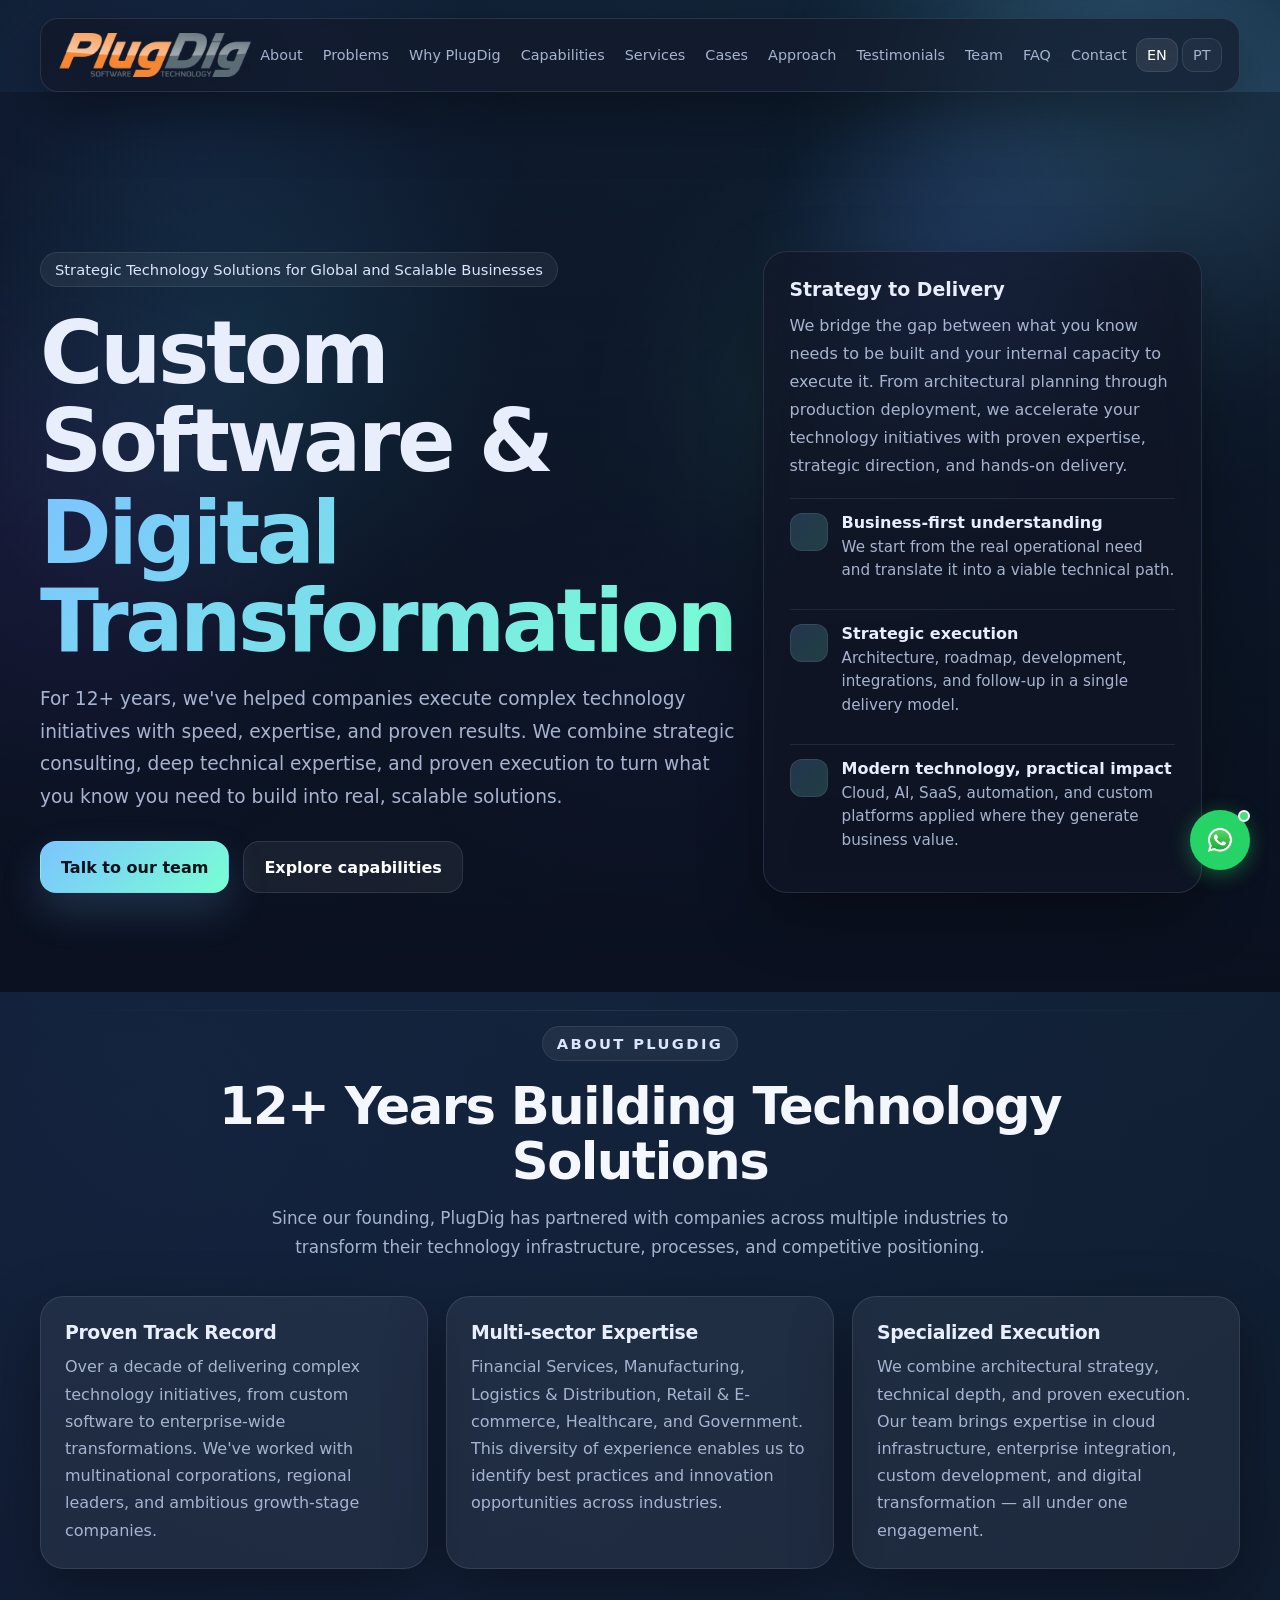
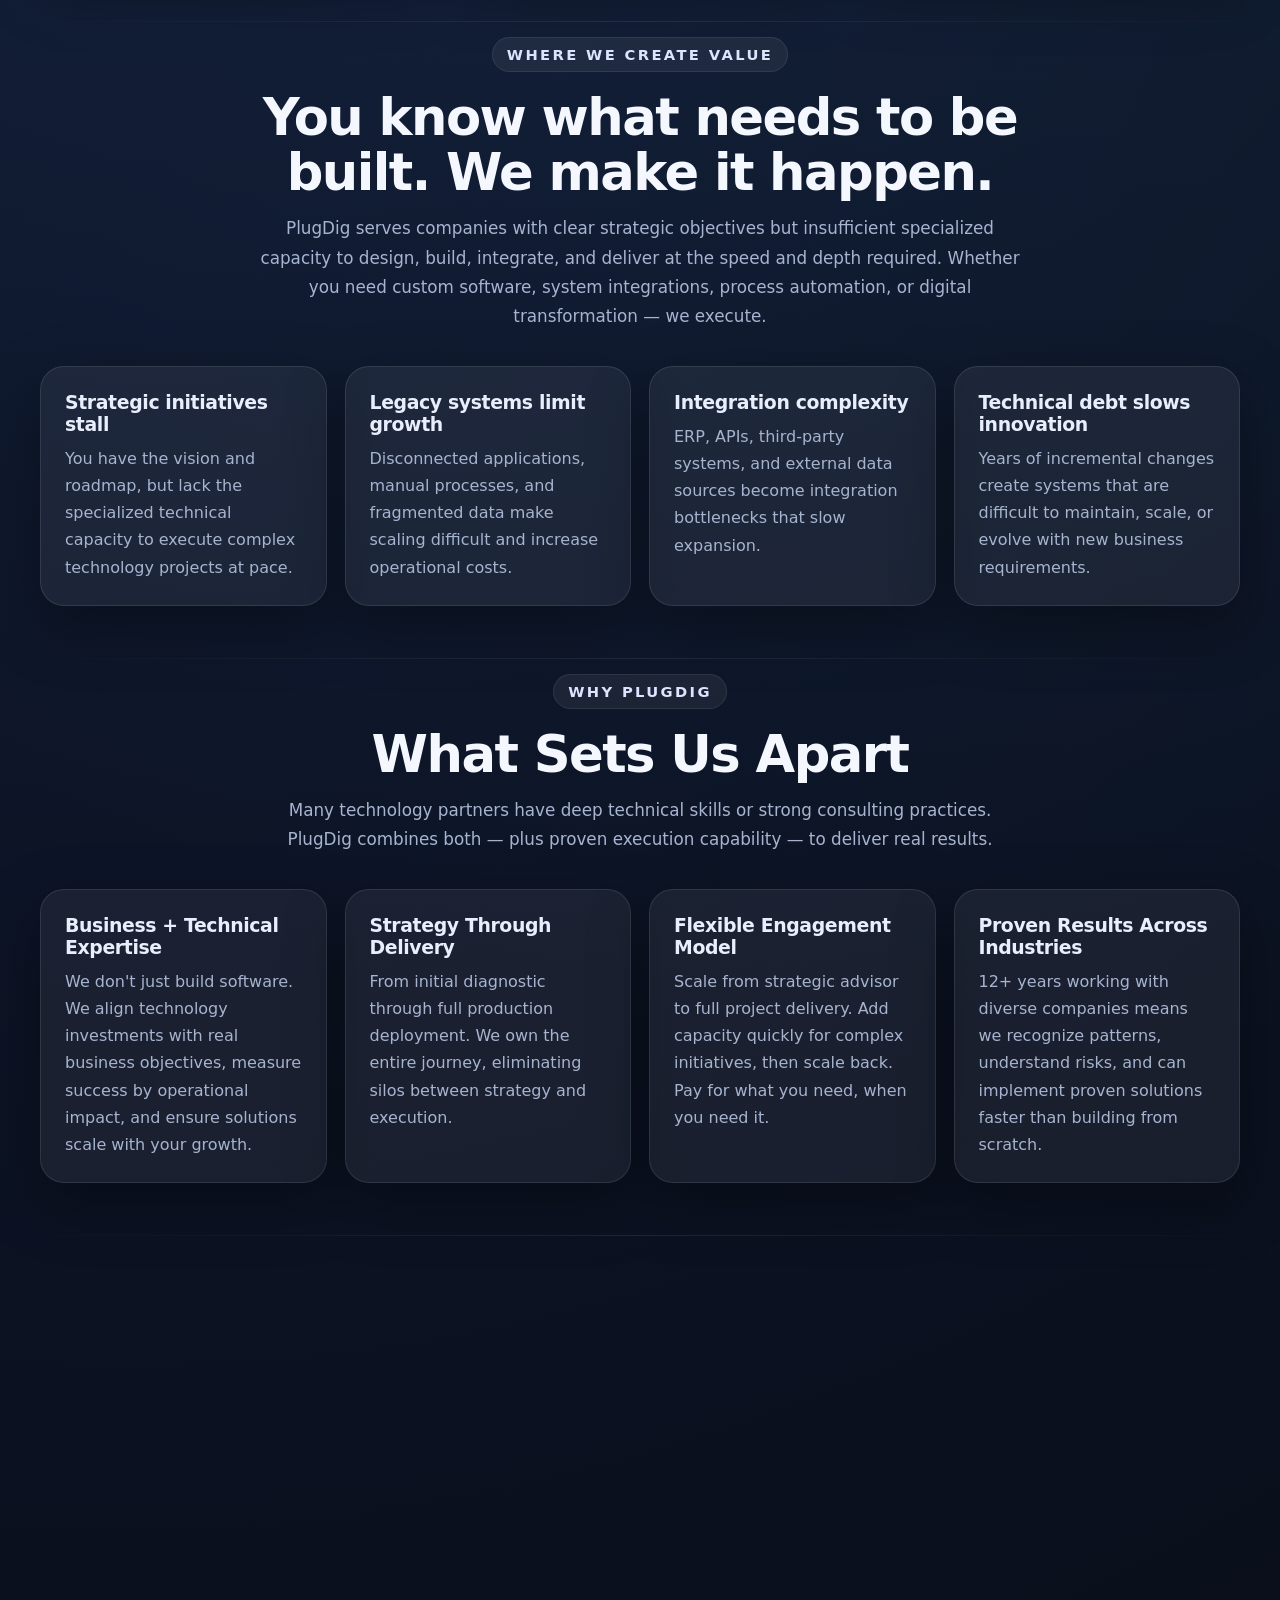
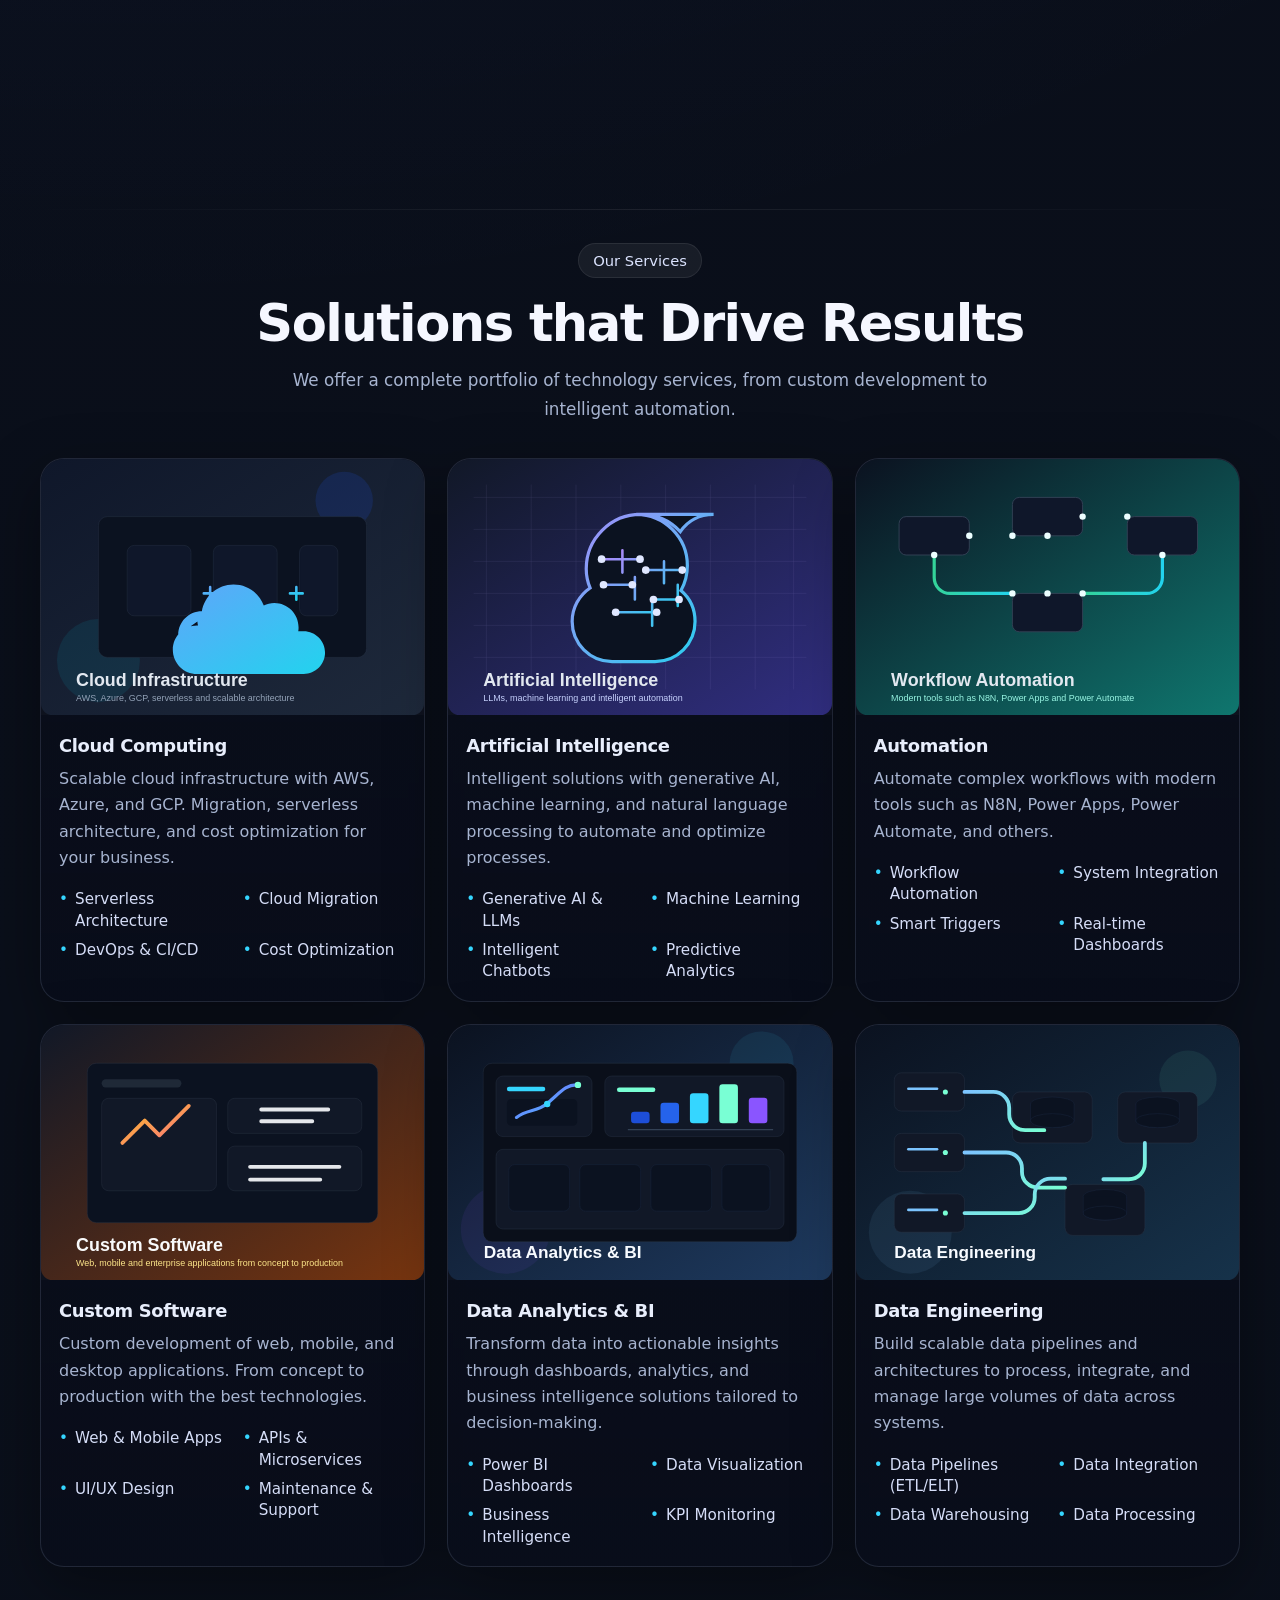
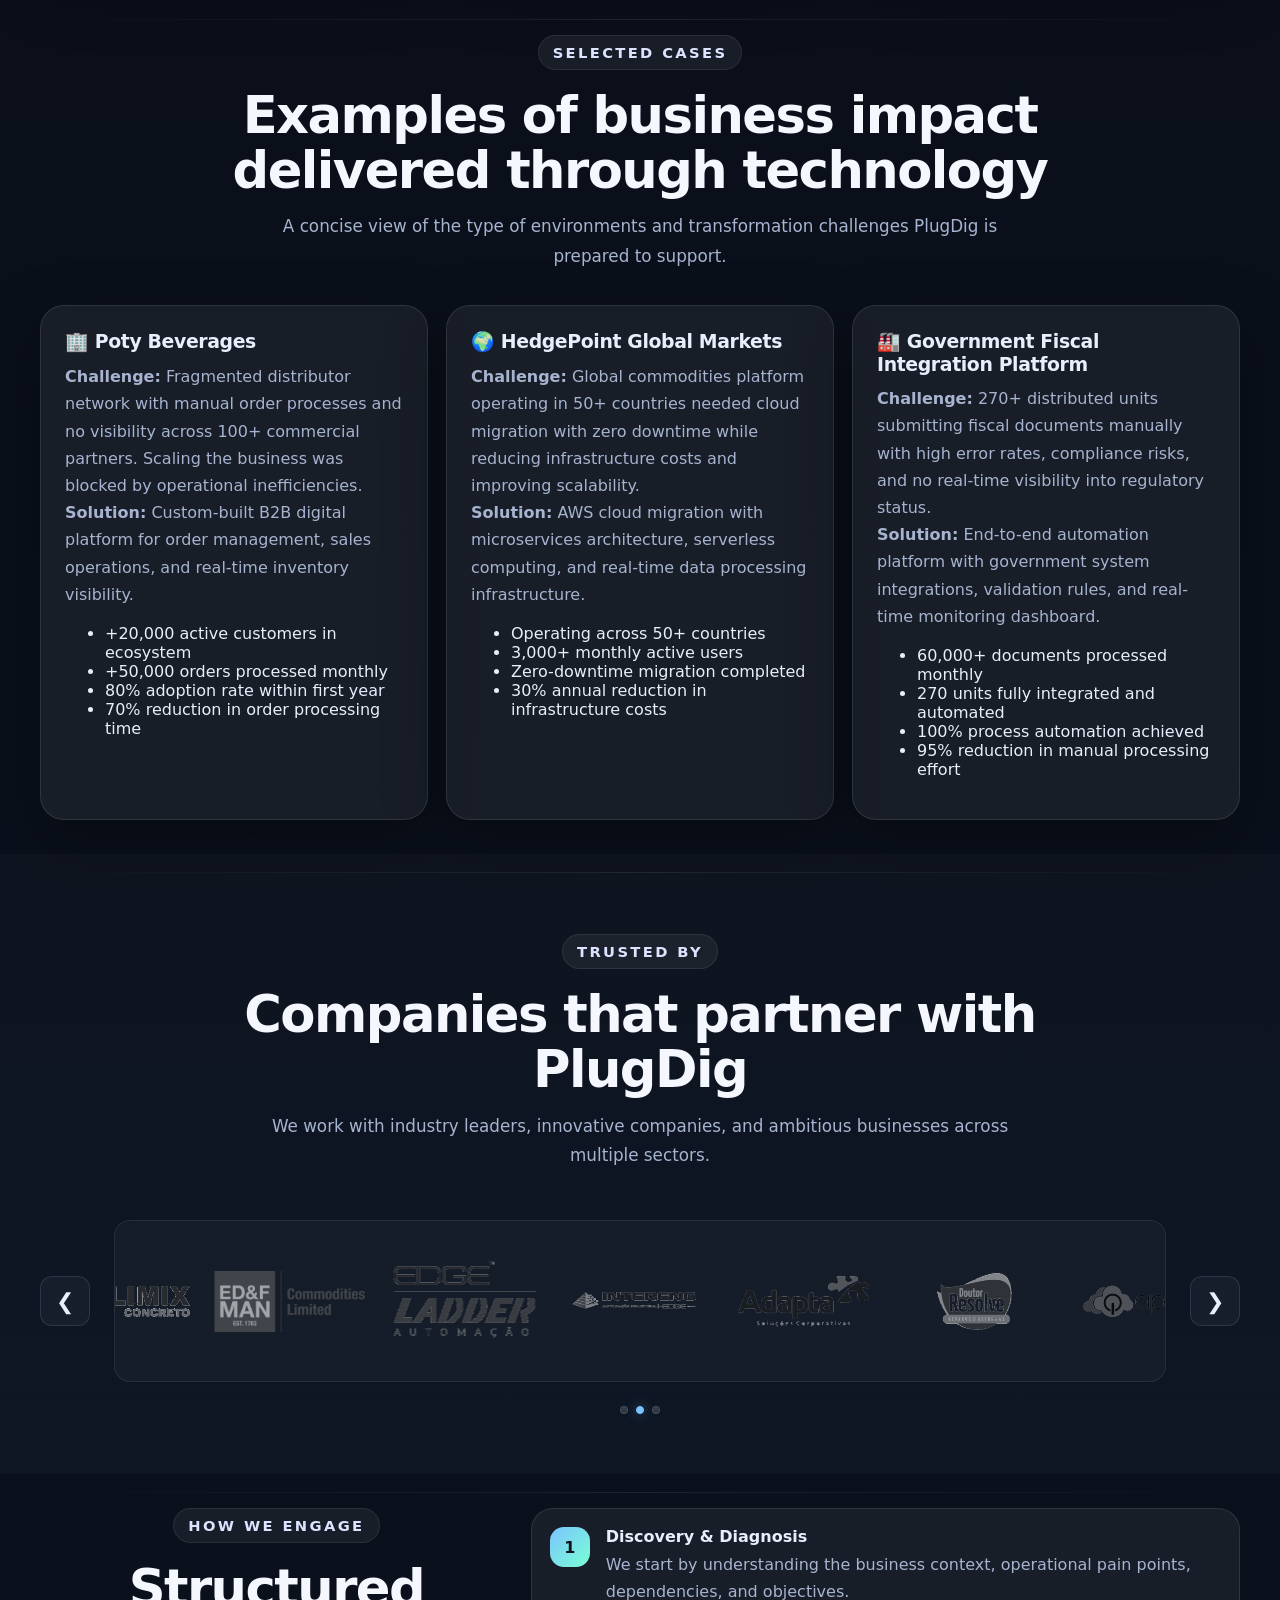
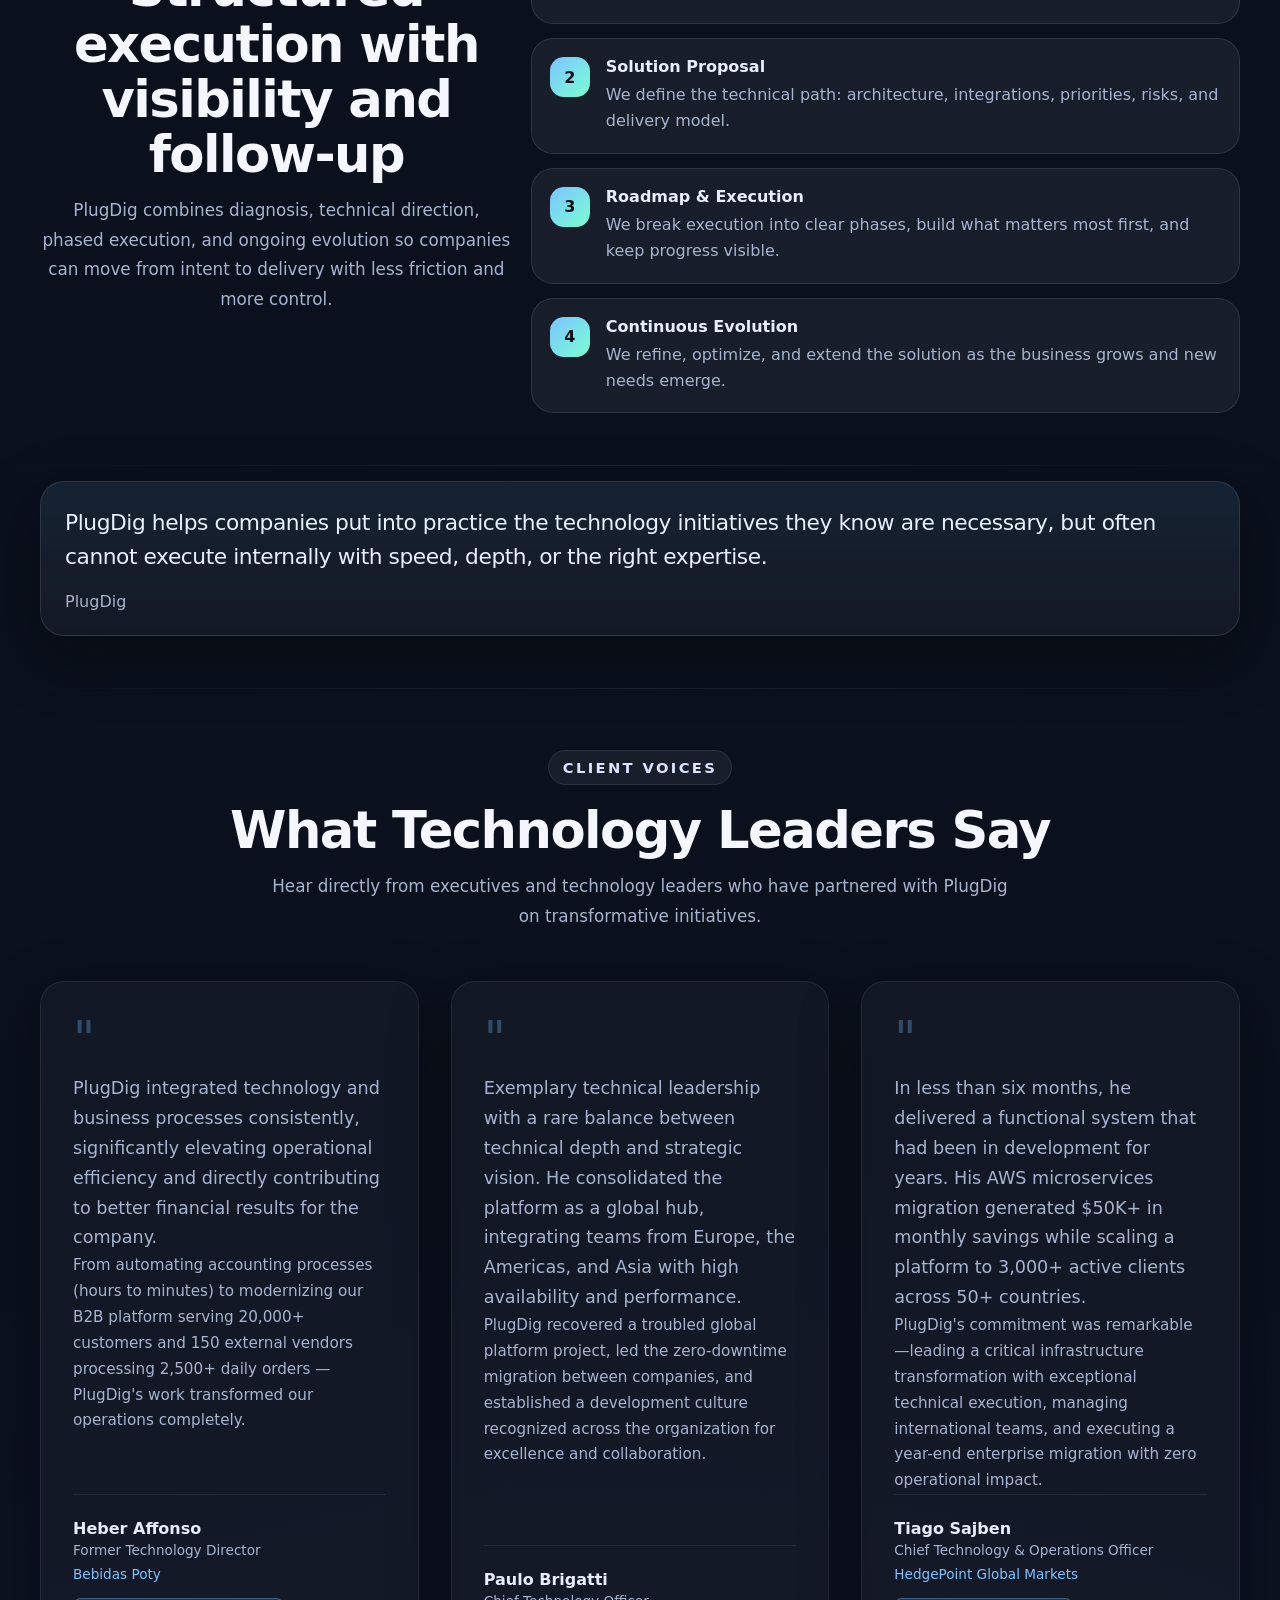
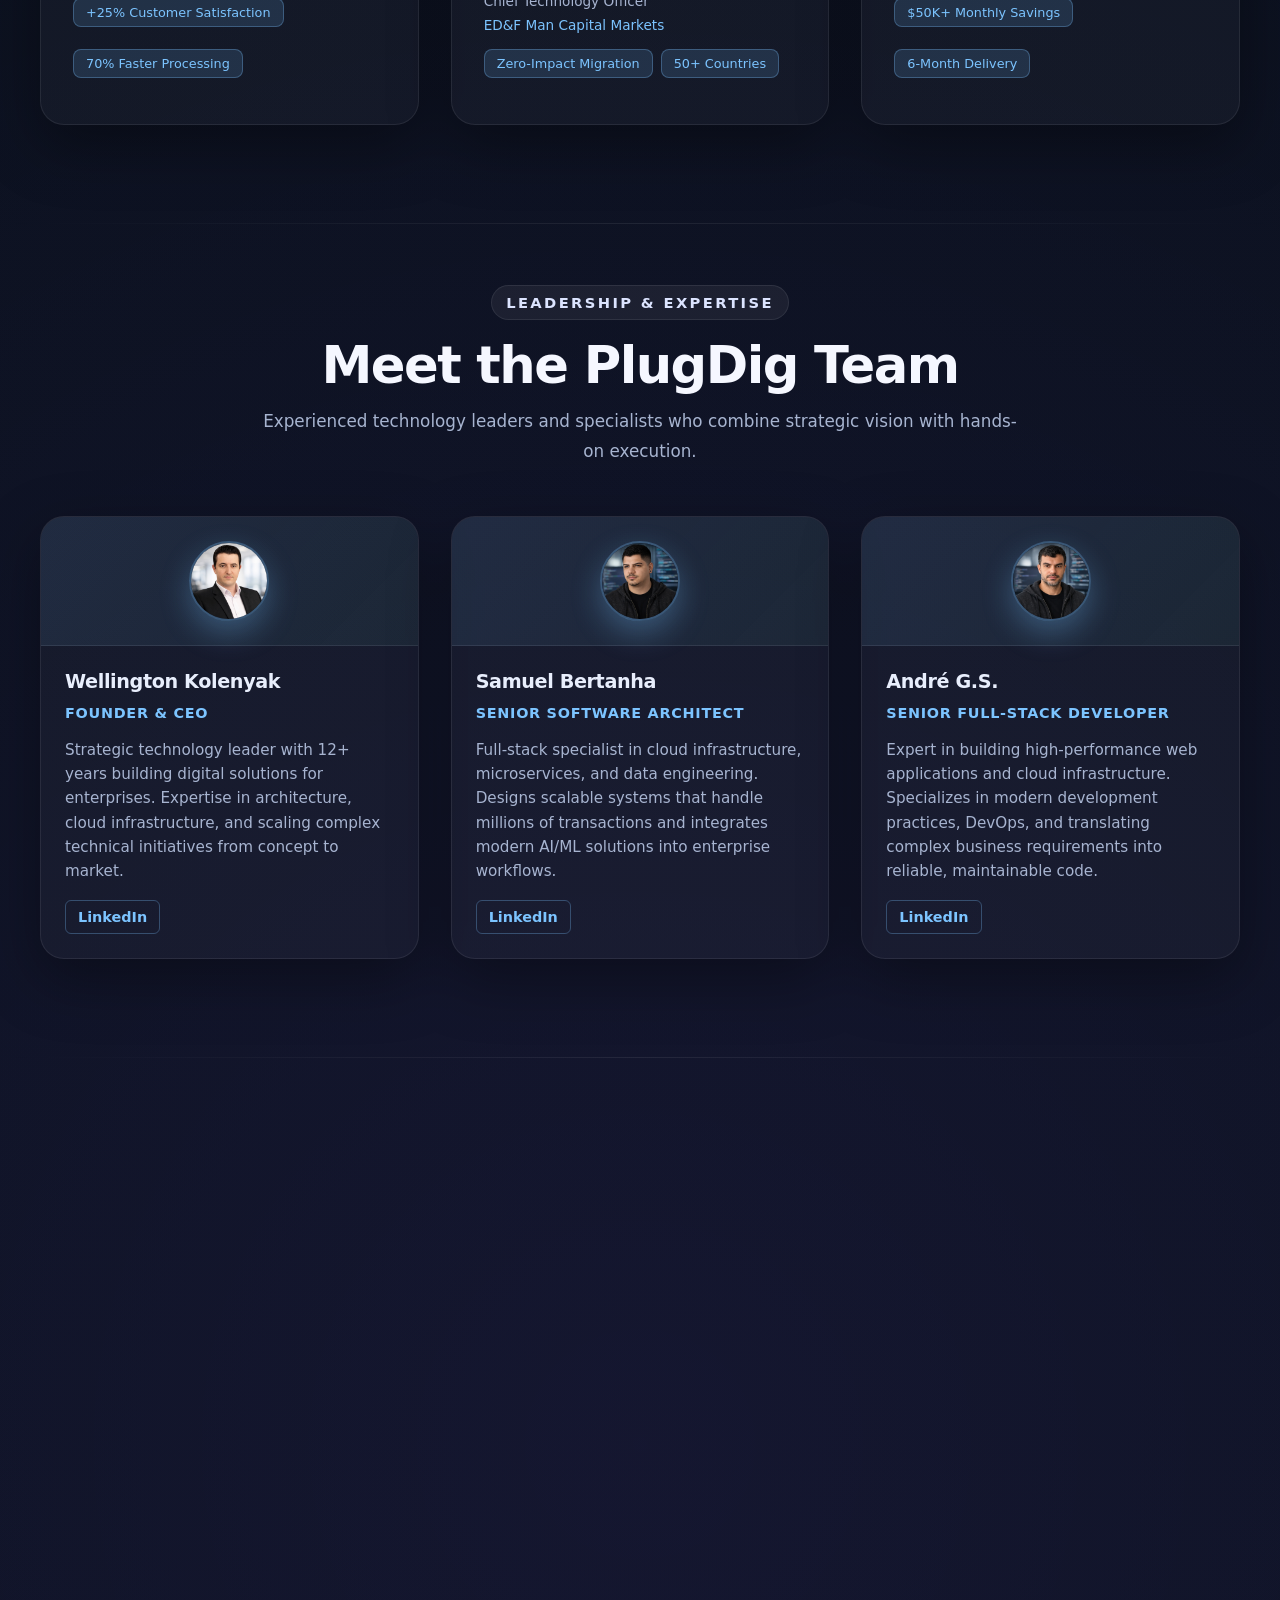
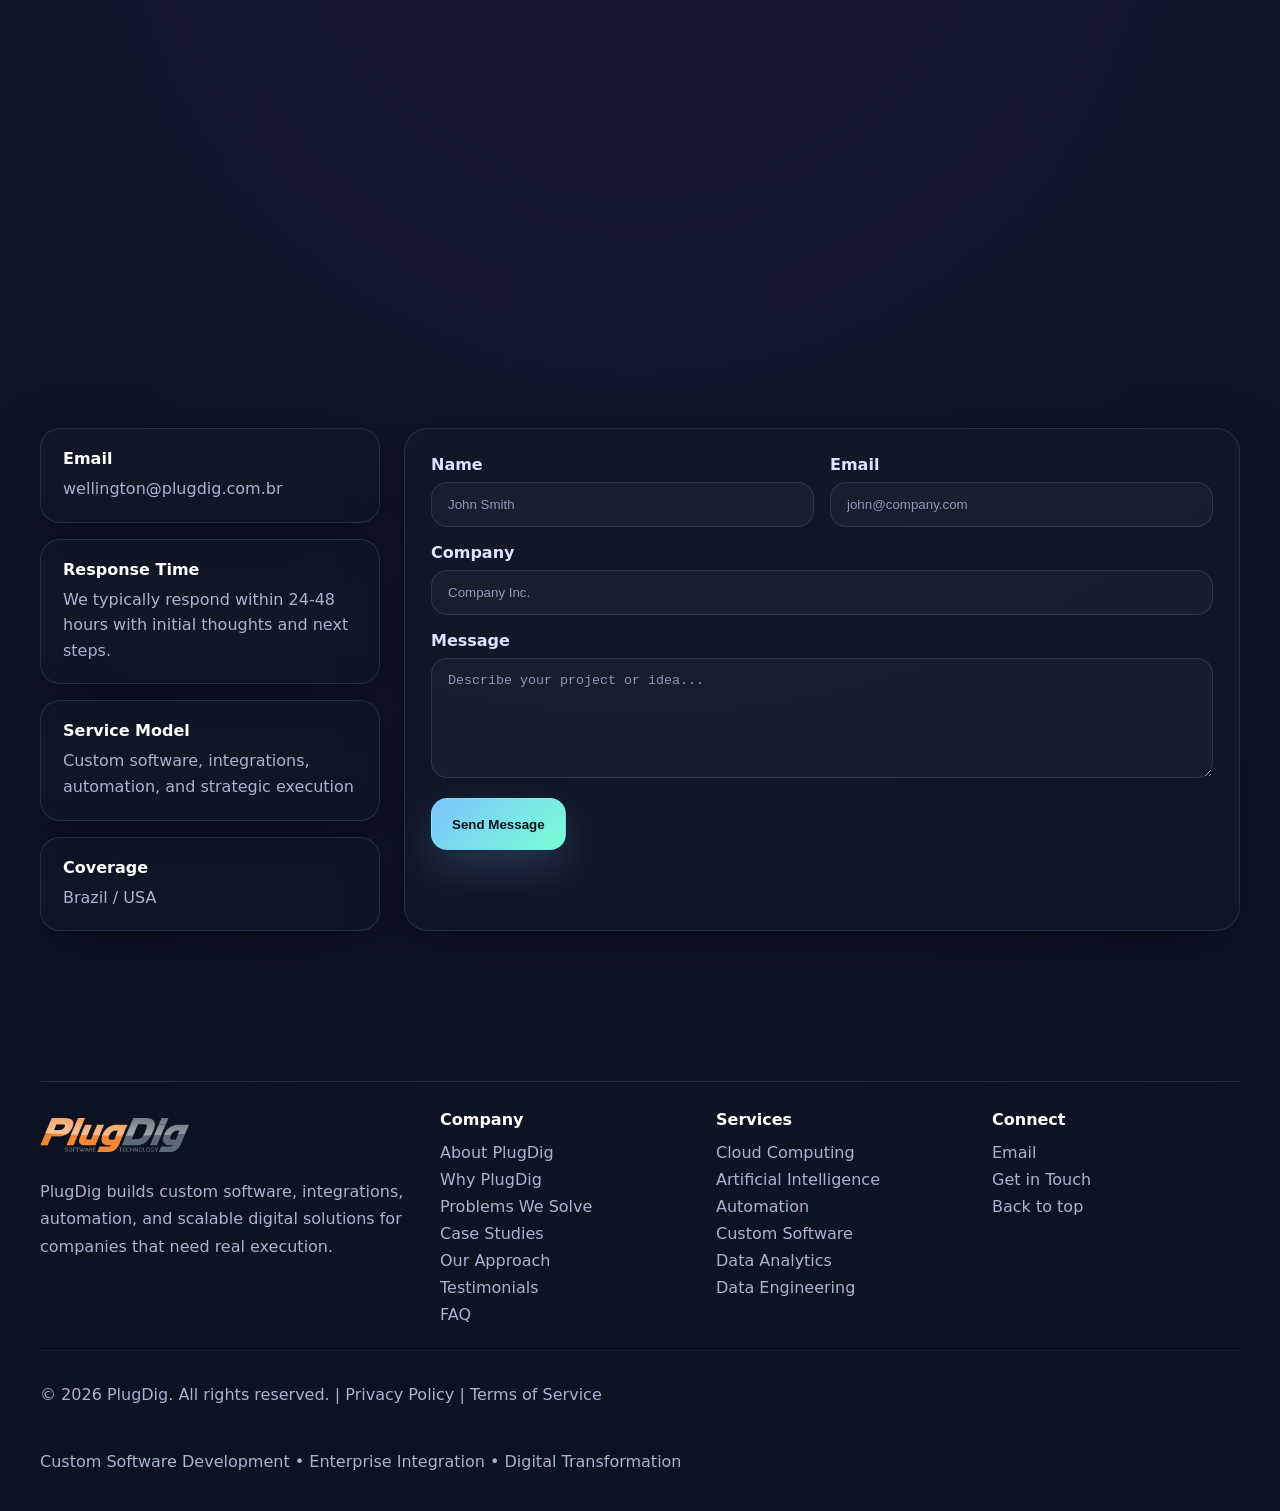
==== index.html @ 04a46aff "melhorias key works" ====
<!DOCTYPE html>
<html lang="en">
<head>
  <meta charset="UTF-8">
  <meta name="viewport" content="width=device-width, initial-scale=1.0">
  <title>Custom Software Development & Enterprise Integration | PlugDig</title>
  <meta name="description" content="PlugDig delivers custom software, enterprise integrations, and digital transformation. 12+ years of proven execution across multiple countries and industries.">
  <meta name="theme-color" content="#0a0f1a">
  <link rel="icon" href="assets/plugdig-logo-ico.ico" type="image/x-icon">
  <link rel="stylesheet" href="assets/style.css">
  <!-- Canonical & Language Links -->
  <link rel="canonical" href="https://www.plugdig.com/">
  <link rel="alternate" hreflang="en" href="https://www.plugdig.com/">
  <link rel="alternate" hreflang="pt-BR" href="https://www.plugdig.com/pt/">
  <link rel="alternate" hreflang="x-default" href="https://www.plugdig.com/">
  <!-- Open Graph Tags -->
  <meta property="og:type" content="website">
  <meta property="og:url" content="https://www.plugdig.com/">
  <meta property="og:title" content="PlugDig | Custom Software & Digital Transformation">
  <meta property="og:description" content="We deliver custom software, enterprise integrations, and digital transformation. 12+ years of proven execution across multiple countries, industries, and company stages.">
  <meta property="og:image" content="https://www.plugdig.com/assets/plugdig-logo.png">
  <meta property="og:locale" content="en_US">
  <!-- Twitter Card Tags -->
  <meta name="twitter:card" content="summary_large_image">
  <meta name="twitter:url" content="https://www.plugdig.com/">
  <meta name="twitter:title" content="PlugDig | Custom Software & Digital Transformation">
  <meta name="twitter:description" content="Custom development, integrations, automation, and digital transformation for growing companies.">
  <meta name="twitter:image" content="https://www.plugdig.com/assets/plugdig-logo.png">
  <!-- Schema Markup -->
  <script type="application/ld+json">
  {
    "@context": "https://schema.org",
    "@type": "Organization",
    "name": "PlugDig",
    "url": "https://www.plugdig.com",
    "logo": "https://www.plugdig.com/assets/plugdig-logo.png",
    "description": "Custom software development, enterprise integrations, and digital transformation services.",
    "foundingDate": "2014",
    "contactPoint": {
      "@type": "ContactPoint",
      "contactType": "Sales",
      "email": "wellington@plugdig.com.br",
      "url": "https://www.plugdig.com/#contact"
    },
    "sameAs": [
      "https://www.linkedin.com/in/wellingtonkg/",
      "https://www.linkedin.com/company/plugdig/"
    ]
  }
  </script>
  <script type="application/ld+json">
  {
    "@context": "https://schema.org",
    "@type": "LocalBusiness",
    "name": "PlugDig",
    "url": "https://www.plugdig.com",
    "areaServed": ["US", "BR"],
    "priceRange": "$$$",
    "serviceType": "Software Development, IT Consulting"
  }
  </script>
  <script type="application/ld+json">
  {
    "@context": "https://schema.org",
    "@type": "FAQPage",
    "mainEntity": [
      {"@type": "Question", "name": "How do we get started with PlugDig?", "acceptedAnswer": {"@type": "Answer", "text": "Schedule a free 30-minute consultation. We'll understand your needs, provide a proposal, and begin work upon agreement."}},
      {"@type": "Question", "name": "How long does a typical project take?", "acceptedAnswer": {"@type": "Answer", "text": "Simple integrations: 2-4 weeks. Custom web apps: 3-4 months. Enterprise transformations: 6-12+ months."}},
      {"@type": "Question", "name": "What companies do you typically work with?", "acceptedAnswer": {"@type": "Answer", "text": "We work with startups to mid-market companies (50-500+ employees) across financial services, manufacturing, logistics, retail, healthcare, and government sectors."}},
      {"@type": "Question", "name": "How much does custom software development cost?", "acceptedAnswer": {"@type": "Answer", "text": "Fixed-price projects: $50K-$500K+. Time & Materials: $150-$250/hour. Retainer: $5K-$20K+/month. Custom pricing for dedicated teams."}},
      {"@type": "Question", "name": "What's your development process?", "acceptedAnswer": {"@type": "Answer", "text": "Discovery & Diagnosis → Architecture & Planning → Phased Execution → Continuous Delivery → Quality Assurance → Knowledge Transfer."}}      
    ]
  }
  </script>
</head>
<body>
<div class="page-bg"></div>
<div class="orb orb-blue orb-hero-1"></div>
<div class="orb orb-violet orb-hero-2"></div>
<div class="orb orb-cyan orb-hero-3"></div>
<noscript><style>.reveal{opacity:1 !important;transform:none !important}</style></noscript>
<header class="site-header">
  <div class="container nav glass-nav">
    <a class="brand brand-logo" href="#top" aria-label="PlugDig home">
      <img src="assets/plugdig-logo.png" alt="PlugDig">
    </a>
    <nav class="desktop-nav" aria-label="Primary">
      <a href="#about">About</a>
      <a href="#problems">Problems</a>
      <a href="#why-plugdig">Why PlugDig</a>
      <a href="#capabilities">Capabilities</a>
      <a href="#technology">Services</a>
      <a href="#cases">Cases</a>
      <a href="#approach">Approach</a>
      <a href="#testimonials">Testimonials</a>
      <a href="#team">Team</a>
      <a href="#faq">FAQ</a>
      <a href="#contact">Contact</a>
    </nav>
    <div class="nav-actions">
      <div class="lang-switch">
        <a class="active" href="index.html">EN</a>
        <a href="pt/index.html">PT</a>
      </div>
      <button class="mobile-menu-btn" type="button" aria-label="Open menu"><span></span><span></span><span></span></button>
    </div>
  </div>
  <nav class="mobile-nav" aria-label="Mobile">
    <a href="#about">About</a>
    <a href="#problems">Problems</a>
    <a href="#why-plugdig">Why PlugDig</a>
    <a href="#capabilities">Capabilities</a>
    <a href="#technology">Services</a>
    <a href="#cases">Cases</a>
    <a href="#approach">Approach</a>
    <a href="#testimonials">Testimonials</a>
    <a href="#team">Team</a>
    <a href="#faq">FAQ</a>
    <a href="#contact">Contact</a>
  </nav>
</header>

<main id="top">
  <section class="hero hero-v2">
    <div class="hero-media"></div>
    <div class="container hero-content">
      <div class="hero-grid v2">
        <div class="reveal">
          <span class="section-badge">Strategic Technology Solutions for Global and Scalable Businesses</span>
          <h1><span>Custom Software &</span><span class="gradient-text">Digital Transformation</span></h1>
          <p>For 12+ years, we've helped companies execute complex technology initiatives with speed, expertise, and proven results. We combine strategic consulting, deep technical expertise, and proven execution to turn what you know you need to build into real, scalable solutions.</p>
          <div class="cta-row">
            <a class="btn btn-primary" href="#contact">Talk to our team</a>
            <a class="btn btn-secondary" href="#capabilities">Explore capabilities</a>
          </div>
        </div>
        <aside class="hero-side-card reveal">
          <h3>Strategy to Delivery</h3>
          <p>We bridge the gap between what you know needs to be built and your internal capacity to execute it. From architectural planning through production deployment, we accelerate your technology initiatives with proven expertise, strategic direction, and hands-on delivery.</p>
          <div class="hero-points"><div class="item"><span class="icon"></span><div><strong>Business-first understanding</strong><span>We start from the real operational need and translate it into a viable technical path.</span></div></div><div class="item"><span class="icon"></span><div><strong>Strategic execution</strong><span>Architecture, roadmap, development, integrations, and follow-up in a single delivery model.</span></div></div><div class="item"><span class="icon"></span><div><strong>Modern technology, practical impact</strong><span>Cloud, AI, SaaS, automation, and custom platforms applied where they generate business value.</span></div></div></div>
        </aside>
      </div>
    </div>
  </section>

  <section id="about" class="about-section">
    <div class="container">
      <div class="section-head reveal">
        <span class="kicker">About PlugDig</span>
        <h2>12+ Years Building Technology Solutions</h2>
        <p>Since our founding, PlugDig has partnered with companies across multiple industries to transform their technology infrastructure, processes, and competitive positioning.</p>
      </div>
      <div class="grid-3">
        <article class="card reveal">
          <h3>Proven Track Record</h3>
          <p>Over a decade of delivering complex technology initiatives, from custom software to enterprise-wide transformations. We've worked with multinational corporations, regional leaders, and ambitious growth-stage companies.</p>
        </article>
        <article class="card reveal">
          <h3>Multi-sector Expertise</h3>
          <p>Financial Services, Manufacturing, Logistics & Distribution, Retail & E-commerce, Healthcare, and Government. This diversity of experience enables us to identify best practices and innovation opportunities across industries.</p>
        </article>
        <article class="card reveal">
          <h3>Specialized Execution</h3>
          <p>We combine architectural strategy, technical depth, and proven execution. Our team brings expertise in cloud infrastructure, enterprise integration, custom development, and digital transformation — all under one engagement.</p>
        </article>
      </div>
    </div>
  </section>

  <section id="problems">
    <div class="container">
      <div class="section-head reveal">
        <span class="kicker">Where We Create Value</span>
        <h2>You know what needs to be built. We make it happen.</h2>
        <p>PlugDig serves companies with clear strategic objectives but insufficient specialized capacity to design, build, integrate, and deliver at the speed and depth required. Whether you need custom software, system integrations, process automation, or digital transformation — we execute.</p>
      </div>
      <div class="grid-4">
        <article class="card problem-card reveal"><h3>Strategic initiatives stall</h3><p>You have the vision and roadmap, but lack the specialized technical capacity to execute complex technology projects at pace.</p></article><article class="card problem-card reveal"><h3>Legacy systems limit growth</h3><p>Disconnected applications, manual processes, and fragmented data make scaling difficult and increase operational costs.</p></article><article class="card problem-card reveal"><h3>Integration complexity</h3><p>ERP, APIs, third-party systems, and external data sources become integration bottlenecks that slow expansion.</p></article><article class="card problem-card reveal"><h3>Technical debt slows innovation</h3><p>Years of incremental changes create systems that are difficult to maintain, scale, or evolve with new business requirements.</p></article>
      </div>
    </div>
  </section>

  <section id="why-plugdig" class="why-section">
    <div class="container">
      <div class="section-head reveal">
        <span class="kicker">Why PlugDig</span>
        <h2>What Sets Us Apart</h2>
        <p>Many technology partners have deep technical skills or strong consulting practices. PlugDig combines both — plus proven execution capability — to deliver real results.</p>
      </div>
      <div class="grid-4">
        <article class="card reveal">
          <h3>Business + Technical Expertise</h3>
          <p>We don't just build software. We align technology investments with real business objectives, measure success by operational impact, and ensure solutions scale with your growth.</p>
        </article>
        <article class="card reveal">
          <h3>Strategy Through Delivery</h3>
          <p>From initial diagnostic through full production deployment. We own the entire journey, eliminating silos between strategy and execution.</p>
        </article>
        <article class="card reveal">
          <h3>Flexible Engagement Model</h3>
          <p>Scale from strategic advisor to full project delivery. Add capacity quickly for complex initiatives, then scale back. Pay for what you need, when you need it.</p>
        </article>
        <article class="card reveal">
          <h3>Proven Results Across Industries</h3>
          <p>12+ years working with diverse companies means we recognize patterns, understand risks, and can implement proven solutions faster than building from scratch.</p>
        </article>
      </div>
    </div>
  </section>

  <section id="capabilities">
    <div class="container">
      <div class="section-head reveal">
        <span class="kicker">Capabilities</span>
        <h2>From concept and architecture to delivery and evolution</h2>
        <p>PlugDig acts across the full lifecycle of technology initiatives, with the flexibility to structure, execute, and evolve solutions according to business priorities.</p>
      </div>
      <div class="grid-4">
        <article class="card cap-card reveal"><span class="badge">Core capability</span><h3>Custom Software Development</h3><p>Tailored systems built around the way your business actually operates.</p></article><article class="card cap-card reveal"><span class="badge">Core capability</span><h3>Enterprise Integrations</h3><p>ERP, APIs, external providers, real-time data, and mission-critical flows.</p></article><article class="card cap-card reveal"><span class="badge">Core capability</span><h3>Solution Architecture</h3><p>Scalable technical design, technology choices, roadmaps, and delivery structure.</p></article><article class="card cap-card reveal"><span class="badge">Core capability</span><h3>Digital Execution</h3><p>We turn complex business needs into working products, platforms, and internal tools.</p></article>
      </div>
    </div>
  </section>

  <section class="services-showcase" id="technology"><div class="container"><div class="section-heading center reveal"><span class="section-badge">Our Services</span><h2>Solutions that Drive Results</h2><p>We offer a complete portfolio of technology services, from custom development to intelligent automation.</p></div><div class="services-grid"><article class="card service-card reveal"><img alt="Cloud Computing" src="assets/service-cloud.svg"/><div class="service-body"><h3>Cloud Computing</h3><p>Scalable cloud infrastructure with AWS, Azure, and GCP. Migration, serverless architecture, and cost optimization for your business.</p><ul><li>Serverless Architecture</li><li>Cloud Migration</li><li>DevOps &amp; CI/CD</li><li>Cost Optimization</li></ul></div></article><article class="card service-card reveal"><img alt="Artificial Intelligence" src="assets/service-ai.svg"/><div class="service-body"><h3>Artificial Intelligence</h3><p>Intelligent solutions with generative AI, machine learning, and natural language processing to automate and optimize processes.</p><ul><li>Generative AI &amp; LLMs</li><li>Machine Learning</li><li>Intelligent Chatbots</li><li>Predictive Analytics</li></ul></div></article><article class="card service-card reveal"><img alt="Automation" src="assets/service-automation.svg"/><div class="service-body"><h3>Automation</h3><p>Automate complex workflows with modern tools such as N8N, Power Apps, Power Automate, and others.</p><ul><li>Workflow Automation</li><li>System Integration</li><li>Smart Triggers</li><li>Real-time Dashboards</li></ul></div></article><article class="card service-card reveal"><img alt="Custom Software" src="assets/service-software.svg"/><div class="service-body"><h3>Custom Software</h3><p>Custom development of web, mobile, and desktop applications. From concept to production with the best technologies.</p><ul><li>Web &amp; Mobile Apps</li><li>APIs &amp; Microservices</li><li>UI/UX Design</li><li>Maintenance &amp; Support</li></ul></div></article><article class="card service-card reveal"><img alt="Data Analytics and BI" src="assets/service-data-analytics.svg"/><div class="service-body"><h3>Data Analytics &amp; BI</h3><p>Transform data into actionable insights through dashboards, analytics, and business intelligence solutions tailored to decision-making.</p><ul><li>Power BI Dashboards</li><li>Data Visualization</li><li>Business Intelligence</li><li>KPI Monitoring</li></ul></div></article><article class="card service-card reveal"><img alt="Data Engineering" src="assets/service-data-engineering.svg"/><div class="service-body"><h3>Data Engineering</h3><p>Build scalable data pipelines and architectures to process, integrate, and manage large volumes of data across systems.</p><ul><li>Data Pipelines (ETL/ELT)</li><li>Data Integration</li><li>Data Warehousing</li><li>Data Processing</li></ul></div></article></div></div></section>

  <section id="cases">
<div class="container">
<div class="section-head reveal">
<span class="kicker">Selected cases</span>
<h2>Examples of business impact delivered through technology</h2>
<p>A concise view of the type of environments and transformation challenges PlugDig is prepared to support.</p>
</div>
<div class="grid-3">
<article class="card case-card reveal"><h3>🏢 Poty Beverages</h3><p><strong>Challenge:</strong> Fragmented distributor network with manual order processes and no visibility across 100+ commercial partners. Scaling the business was blocked by operational inefficiencies.</p><p><strong>Solution:</strong> Custom-built B2B digital platform for order management, sales operations, and real-time inventory visibility.</p><ul class="case-bullets"><li>+20,000 active customers in ecosystem</li><li>+50,000 orders processed monthly</li><li>80% adoption rate within first year</li><li>70% reduction in order processing time</li></ul></article><article class="card case-card reveal"><h3>🌍 HedgePoint Global Markets</h3><p><strong>Challenge:</strong> Global commodities platform operating in 50+ countries needed cloud migration with zero downtime while reducing infrastructure costs and improving scalability.</p><p><strong>Solution:</strong> AWS cloud migration with microservices architecture, serverless computing, and real-time data processing infrastructure.</p><ul class="case-bullets"><li>Operating across 50+ countries</li><li>3,000+ monthly active users</li><li>Zero-downtime migration completed</li><li>30% annual reduction in infrastructure costs</li></ul></article><article class="card case-card reveal"><h3>🏭 Government Fiscal Integration Platform</h3><p><strong>Challenge:</strong> 270+ distributed units submitting fiscal documents manually with high error rates, compliance risks, and no real-time visibility into regulatory status.</p><p><strong>Solution:</strong> End-to-end automation platform with government system integrations, validation rules, and real-time monitoring dashboard.</p><ul class="case-bullets"><li>60,000+ documents processed monthly</li><li>270 units fully integrated and automated</li><li>100% process automation achieved</li><li>95% reduction in manual processing effort</li></ul></article>
</div>
</div>
</section>

  <!-- Clients Carousel Section -->
  <section id="clients-carousel" class="clients-section">
    <div class="container">
      <div class="section-head reveal">
        <span class="kicker">Trusted By</span>
        <h2>Companies that partner with PlugDig</h2>
        <p>We work with industry leaders, innovative companies, and ambitious businesses across multiple sectors.</p>
      </div>
      <div class="carousel-wrapper reveal">
        <button class="carousel-btn carousel-prev" aria-label="Previous client" type="button">❮</button>
        <div class="carousel-container">
          <div class="carousel-track" id="carouselTrack">
            <div class="carousel-slide">
              <img src="assets/customers/logo_1.png" alt="Client logo">
            </div>
            <div class="carousel-slide">
              <img src="assets/customers/logo_2.png" alt="Client logo">
            </div>
            <div class="carousel-slide">
              <img src="assets/customers/logo_3.png" alt="Client logo">
            </div>
            <div class="carousel-slide">
              <img src="assets/customers/logo_4.png" alt="Client logo">
            </div>
            <div class="carousel-slide">
              <img src="assets/customers/logo_5.png" alt="Client logo">
            </div>
            <div class="carousel-slide">
              <img src="assets/customers/logo_6.png" alt="Client logo">
            </div>
            <div class="carousel-slide">
              <img src="assets/customers/logo_7.png" alt="Client logo">
            </div>
            <div class="carousel-slide">
              <img src="assets/customers/logo_8.png" alt="Client logo">
            </div>
            <div class="carousel-slide">
              <img src="assets/customers/logo_9.png" alt="Client logo">
            </div>
            <div class="carousel-slide">
              <img src="assets/customers/logo_10.png" alt="Client logo">
            </div>
            <div class="carousel-slide">
              <img src="assets/customers/logo_11.png" alt="Client logo">
            </div>
            <div class="carousel-slide">
              <img src="assets/customers/logo_12.png" alt="Client logo">
            </div>
          </div>
        </div>
        <button class="carousel-btn carousel-next" aria-label="Next client" type="button">❯</button>
      </div>
      <div class="carousel-dots" id="carouselDots"></div>
    </div>
  </section>

  <section id="approach">
    <div class="container approach-wrap">
      <div class="section-head reveal">
        <span class="kicker">How we engage</span>
        <h2>Structured execution with visibility and follow-up</h2>
        <p>PlugDig combines diagnosis, technical direction, phased execution, and ongoing evolution so companies can move from intent to delivery with less friction and more control.</p>
      </div>
      <div class="timeline">
        <div class="step reveal"><div class="step-num">1</div><div><strong>Discovery & Diagnosis</strong><p>We start by understanding the business context, operational pain points, dependencies, and objectives.</p></div></div><div class="step reveal"><div class="step-num">2</div><div><strong>Solution Proposal</strong><p>We define the technical path: architecture, integrations, priorities, risks, and delivery model.</p></div></div><div class="step reveal"><div class="step-num">3</div><div><strong>Roadmap & Execution</strong><p>We break execution into clear phases, build what matters most first, and keep progress visible.</p></div></div><div class="step reveal"><div class="step-num">4</div><div><strong>Continuous Evolution</strong><p>We refine, optimize, and extend the solution as the business grows and new needs emerge.</p></div></div>
      </div>
    </div>
  </section>

  <section>
    <div class="container">
      <div class="card quote reveal">
        <blockquote>PlugDig helps companies put into practice the technology initiatives they know are necessary, but often cannot execute internally with speed, depth, or the right expertise.</blockquote>
        <cite>PlugDig</cite>
      </div>
    </div>
  </section>

  <section id="testimonials" class="testimonials-section">
    <div class="container">
      <div class="section-head reveal">
        <span class="kicker">Client Voices</span>
        <h2>What Technology Leaders Say</h2>
        <p>Hear directly from executives and technology leaders who have partnered with PlugDig on transformative initiatives.</p>
      </div>

      <div class="testimonials-grid">
        <!-- Testimonial 1: Heber Affonso -->
        <article class="card testimonial-card reveal">
          <div class="testimonial-content">
            <div class="testimonial-quote-mark">"</div>
            <p class="testimonial-quote">
              PlugDig integrated technology and business processes consistently, significantly elevating operational efficiency and directly contributing to better financial results for the company.
            </p>
            <p class="testimonial-context">
              From automating accounting processes (hours to minutes) to modernizing our B2B platform serving 20,000+ customers and 150 external vendors processing 2,500+ daily orders — PlugDig's work transformed our operations completely.
            </p>
          </div>
          <div class="testimonial-footer">
            <div class="testimonial-author">
              <strong>Heber Affonso</strong>
              <span>Former Technology Director</span>
              <span class="company">Bebidas Poty</span>
            </div>
            <div class="testimonial-impact">
              <span class="badge">+25% Customer Satisfaction</span>
              <span class="badge">70% Faster Processing</span>
            </div>
          </div>
        </article>

        <!-- Testimonial 2: Paulo Brigatti -->
        <article class="card testimonial-card reveal">
          <div class="testimonial-content">
            <div class="testimonial-quote-mark">"</div>
            <p class="testimonial-quote">
              Exemplary technical leadership with a rare balance between technical depth and strategic vision. He consolidated the platform as a global hub, integrating teams from Europe, the Americas, and Asia with high availability and performance.
            </p>
            <p class="testimonial-context">
              PlugDig recovered a troubled global platform project, led the zero-downtime migration between companies, and established a development culture recognized across the organization for excellence and collaboration.
            </p>
          </div>
          <div class="testimonial-footer">
            <div class="testimonial-author">
              <strong>Paulo Brigatti</strong>
              <span>Chief Technology Officer</span>
              <span class="company">ED&F Man Capital Markets</span>
            </div>
            <div class="testimonial-impact">
              <span class="badge">Zero-Impact Migration</span>
              <span class="badge">50+ Countries</span>
            </div>
          </div>
        </article>

        <!-- Testimonial 3: Tiago Sajben -->
        <article class="card testimonial-card reveal">
          <div class="testimonial-content">
            <div class="testimonial-quote-mark">"</div>
            <p class="testimonial-quote">
              In less than six months, he delivered a functional system that had been in development for years. His AWS microservices migration generated $50K+ in monthly savings while scaling a platform to 3,000+ active clients across 50+ countries.
            </p>
            <p class="testimonial-context">
              PlugDig's commitment was remarkable—leading a critical infrastructure transformation with exceptional technical execution, managing international teams, and executing a year-end enterprise migration with zero operational impact.
            </p>
          </div>
          <div class="testimonial-footer">
            <div class="testimonial-author">
              <strong>Tiago Sajben</strong>
              <span>Chief Technology & Operations Officer</span>
              <span class="company">HedgePoint Global Markets</span>
            </div>
            <div class="testimonial-impact">
              <span class="badge">$50K+ Monthly Savings</span>
              <span class="badge">6-Month Delivery</span>
            </div>
          </div>
        </article>
      </div>
    </div>
  </section>

  <section id="team" class="team-section">
    <div class="container">
      <div class="section-head reveal">
        <span class="kicker">Leadership & Expertise</span>
        <h2>Meet the PlugDig Team</h2>
        <p>Experienced technology leaders and specialists who combine strategic vision with hands-on execution.</p>
      </div>
      <div class="team-grid">
        <article class="card team-card reveal">
          <div class="team-card-header">
            <img src="assets/team/wellington.png" alt="Wellington Kolenyak" class="team-avatar-img">
          </div>
          <div class="team-card-body">
            <h3>Wellington Kolenyak</h3>
            <p class="role">Founder & CEO</p>
            <p class="bio">Strategic technology leader with 12+ years building digital solutions for enterprises. Expertise in architecture, cloud infrastructure, and scaling complex technical initiatives from concept to market.</p>
            <a href="https://www.linkedin.com/in/wellingtonkg/" target="_blank" rel="noopener noreferrer" class="social-link">LinkedIn</a>
          </div>
        </article>

        <article class="card team-card reveal">
          <div class="team-card-header">
            <img src="assets/team/samuel.png" alt="Samuel Bertanha" class="team-avatar-img">
          </div>
          <div class="team-card-body">
            <h3>Samuel Bertanha</h3>
            <p class="role">Senior Software Architect</p>
            <p class="bio">Full-stack specialist in cloud infrastructure, microservices, and data engineering. Designs scalable systems that handle millions of transactions and integrates modern AI/ML solutions into enterprise workflows.</p>
            <a href="https://www.linkedin.com/in/samuel-bertanha-0bb825186/" target="_blank" rel="noopener noreferrer" class="social-link">LinkedIn</a>
          </div>
        </article>

        <article class="card team-card reveal">
          <div class="team-card-header">
            <img src="assets/team/andre.png" alt="André G.S." class="team-avatar-img">
          </div>
          <div class="team-card-body">
            <h3>André G.S.</h3>
            <p class="role">Senior Full-Stack Developer</p>
            <p class="bio">Expert in building high-performance web applications and cloud infrastructure. Specializes in modern development practices, DevOps, and translating complex business requirements into reliable, maintainable code.</p>
            <a href="https://www.linkedin.com/in/andre-gs81/" target="_blank" rel="noopener noreferrer" class="social-link">LinkedIn</a>
          </div>
        </article>
      </div>
    </div>
  </section>

  <section id="faq" class="faq-section">
    <div class="container">
      <div class="section-head reveal">
        <span class="kicker">Questions & Answers</span>
        <h2>Frequently Asked Questions</h2>
        <p>Common questions from companies exploring digital transformation and custom software solutions.</p>
      </div>

      <div class="faq-grid">
        <!-- FAQ 1 -->
        <details class="faq-item reveal">
          <summary class="faq-question">
            <span>How do we get started with PlugDig?</span>
            <svg width="20" height="20" viewBox="0 0 20 20" fill="none">
              <path d="M7.5 7.5L12.5 12.5" stroke="currentColor" stroke-width="1.5" stroke-linecap="round"/>
              <path d="M12.5 7.5L7.5 12.5" stroke="currentColor" stroke-width="1.5" stroke-linecap="round"/>
            </svg>
          </summary>
          <div class="faq-answer">
            <p>The process is straightforward:</p>
            <ol>
              <li><strong>Initial Consultation (Free):</strong> 30-minute call to understand your needs, timeline, and goals</li>
              <li><strong>Proposal:</strong> We provide a detailed proposal with scope, cost, and timeline</li>
              <li><strong>Kick-off:</strong> Upon agreement, we assign a dedicated project manager and begin work</li>
              <li><strong>Regular Updates:</strong> Weekly status meetings and transparent communication throughout</li>
            </ol>
            <p><a href="#contact" class="link-inline">Schedule your free consultation →</a></p>
          </div>
        </details>

        <!-- FAQ 2 -->
        <details class="faq-item reveal">
          <summary class="faq-question">
            <span>How long does a typical project take?</span>
            <svg width="20" height="20" viewBox="0 0 20 20" fill="none">
              <path d="M7.5 7.5L12.5 12.5" stroke="currentColor" stroke-width="1.5" stroke-linecap="round"/>
              <path d="M12.5 7.5L7.5 12.5" stroke="currentColor" stroke-width="1.5" stroke-linecap="round"/>
            </svg>
          </summary>
          <div class="faq-answer">
            <p>Timeline depends on project scope and complexity:</p>
            <ul>
              <li><strong>Simple integrations:</strong> 2-4 weeks</li>
              <li><strong>Custom web applications:</strong> 3-4 months</li>
              <li><strong>Enterprise transformations:</strong> 6-12+ months</li>
              <li><strong>Ongoing support:</strong> Flexible retainer arrangements</li>
            </ul>
            <p>We structure projects in phases to deliver value incrementally and adapt to your business pace. In our case studies, we've delivered complex systems in 6 months that competitors estimated at 2 years.</p>
          </div>
        </details>

        <!-- FAQ 3 -->
        <details class="faq-item reveal">
          <summary class="faq-question">
            <span>What companies do you typically work with?</span>
            <svg width="20" height="20" viewBox="0 0 20 20" fill="none">
              <path d="M7.5 7.5L12.5 12.5" stroke="currentColor" stroke-width="1.5" stroke-linecap="round"/>
              <path d="M12.5 7.5L7.5 12.5" stroke="currentColor" stroke-width="1.5" stroke-linecap="round"/>
            </svg>
          </summary>
          <div class="faq-answer">
            <p>We work with companies across multiple sizes and industries:</p>
            <ul>
              <li><strong>Startup to Mid-market:</strong> 50-500+ employees</li>
              <li><strong>Vertical industries:</strong> Financial services, manufacturing, logistics, retail, healthcare, government</li>
              <li><strong>Growth stage:</strong> Companies scaling operations and needing technical capability</li>
            </ul>
            <p><strong>What defines our ideal clients:</strong></p>
            <ul>
              <li>Clear understanding of their business need</li>
              <li>Budget allocated for quality execution</li>
              <li>Willingness to partner (not just hand off the work)</li>
              <li>Leaders invested in the outcome</li>
            </ul>
          </div>
        </details>

        <!-- FAQ 4 -->
        <details class="faq-item reveal">
          <summary class="faq-question">
            <span>How much does custom software development cost?</span>
            <svg width="20" height="20" viewBox="0 0 20 20" fill="none">
              <path d="M7.5 7.5L12.5 12.5" stroke="currentColor" stroke-width="1.5" stroke-linecap="round"/>
              <path d="M12.5 7.5L7.5 12.5" stroke="currentColor" stroke-width="1.5" stroke-linecap="round"/>
            </svg>
          </summary>
          <div class="faq-answer">
            <p>Cost varies significantly based on scope, complexity, and timeline. Our typical engagement models:</p>
            <ul>
              <li><strong>Fixed-Price Projects:</strong> $50K - $500K+ (timeline-bound scope)</li>
              <li><strong>Time & Materials:</strong> $150-$250/hour depending on specialization and team mix</li>
              <li><strong>Retainer Model:</strong> $5K - $20K+/month for ongoing support and capacity</li>
              <li><strong>Dedicated Team:</strong> Custom pricing for full-time team augmentation</li>
            </ul>
            <p>We typically see ROI within the first 6-18 months through automation, efficiency gains, and revenue impact. <a href="#contact" class="link-inline">Contact us for a custom estimate →</a></p>
          </div>
        </details>

        <!-- FAQ 5 -->
        <details class="faq-item reveal">
          <summary class="faq-question">
            <span>What's your development process?</span>
            <svg width="20" height="20" viewBox="0 0 20 20" fill="none">
              <path d="M7.5 7.5L12.5 12.5" stroke="currentColor" stroke-width="1.5" stroke-linecap="round"/>
              <path d="M12.5 7.5L7.5 12.5" stroke="currentColor" stroke-width="1.5" stroke-linecap="round"/>
            </svg>
          </summary>
          <div class="faq-answer">
            <p><strong>Our proven approach:</strong></p>
            <ol>
              <li><strong>Discovery & Diagnosis:</strong> Deep dive into your business, pain points, and objectives</li>
              <li><strong>Architecture & Planning:</strong> Technical design, technology selection, and risk mitigation</li>
              <li><strong>Phased Execution:</strong> Build highest-impact features first, test thoroughly, iterate based on feedback</li>
              <li><strong>Continuous Delivery:</strong> Deploy working software frequently, not just at the end</li>
              <li><strong>Quality Assurance:</strong> Automated testing, security reviews, performance optimization</li>
              <li><strong>Knowledge Transfer:</strong> Your team learns and maintains the system long-term</li>
            </ol>
            <p>We emphasize collaboration over hand-offs, working closely with your team throughout.</p>
          </div>
        </details>

        <!-- FAQ 6 -->
        <details class="faq-item reveal">
          <summary class="faq-question">
            <span>Do you handle integrations and third-party systems?</span>
            <svg width="20" height="20" viewBox="0 0 20 20" fill="none">
              <path d="M7.5 7.5L12.5 12.5" stroke="currentColor" stroke-width="1.5" stroke-linecap="round"/>
              <path d="M12.5 7.5L7.5 12.5" stroke="currentColor" stroke-width="1.5" stroke-linecap="round"/>
            </svg>
          </summary>
          <div class="faq-answer">
            <p>Yes. We specialize in enterprise integrations:</p>
            <ul>
              <li><strong>ERP Systems:</strong> SAP, Oracle, Microsoft Dynamics, NetSuite</li>
              <li><strong>APIs & Data:</strong> REST/GraphQL APIs, real-time syncing, data pipelines</li>
              <li><strong>Cloud Services:</strong> AWS, Azure, GCP integrations and migrations</li>
              <li><strong>Legacy Systems:</strong> Connecting modern apps to older systems safely</li>
              <li><strong>Third-Party Platforms:</strong> Salesforce, Slack, Jira, custom vendor APIs</li>
            </ul>
            <p>Our case studies include zero-downtime migrations and complex multi-system integrations across 50+ countries.</p>
          </div>
        </details>

        <!-- FAQ 7 -->
        <details class="faq-item reveal">
          <summary class="faq-question">
            <span>What about post-launch support?</span>
            <svg width="20" height="20" viewBox="0 0 20 20" fill="none">
              <path d="M7.5 7.5L12.5 12.5" stroke="currentColor" stroke-width="1.5" stroke-linecap="round"/>
              <path d="M12.5 7.5L7.5 12.5" stroke="currentColor" stroke-width="1.5" stroke-linecap="round"/>
            </svg>
          </summary>
          <div class="faq-answer">
            <p>We provide flexible support options:</p>
            <ul>
              <li><strong>Handoff Support (30-90 days):</strong> Included to ensure smooth transition to your team</li>
              <li><strong>Retainer Support:</strong> Monthly retainer for ongoing maintenance, updates, and optimization</li>
              <li><strong>Break-Fix Support:</strong> Pay-as-you-go hourly support when issues arise</li>
              <li><strong>Feature Development:</strong> Continue advancing the system with new capabilities</li>
            </ul>
            <p>We document everything thoroughly so your team can maintain the system independently if you choose to.</p>
          </div>
        </details>

        <!-- FAQ 8 -->
        <details class="faq-item reveal">
          <summary class="faq-question">
            <span>How do you handle confidentiality and data security?</span>
            <svg width="20" height="20" viewBox="0 0 20 20" fill="none">
              <path d="M7.5 7.5L12.5 12.5" stroke="currentColor" stroke-width="1.5" stroke-linecap="round"/>
              <path d="M12.5 7.5L7.5 12.5" stroke="currentColor" stroke-width="1.5" stroke-linecap="round"/>
            </svg>
          </summary>
          <div class="faq-answer">
            <p><strong>Security is non-negotiable:</strong></p>
            <ul>
              <li><strong>NDA:</strong> We sign comprehensive NDAs before discussing sensitive information</li>
              <li><strong>GDPR & CCPA Compliance:</strong> Full compliance with data protection regulations</li>
              <li><strong>Encrypted Data:</strong> All data transmission over HTTPS; sensitive data encrypted at rest</li>
              <li><strong>Security Audits:</strong> Regular security reviews for vulnerabilities</li>
              <li><strong>Access Control:</strong> Limited access, role-based permissions, audit logging</li>
              <li><strong>ISO Standards:</strong> We maintain industry-standard security practices</li>
            </ul>
            <p>See our <a href="privacy-policy.html">Privacy Policy</a> and <a href="terms-service.html">Terms of Service</a> for complete details.</p>
          </div>
        </details>

        <!-- FAQ 9 -->
        <details class="faq-item reveal">
          <summary class="faq-question">
            <span>What happens if the timeline slips?</span>
            <svg width="20" height="20" viewBox="0 0 20 20" fill="none">
              <path d="M7.5 7.5L12.5 12.5" stroke="currentColor" stroke-width="1.5" stroke-linecap="round"/>
              <path d="M12.5 7.5L7.5 12.5" stroke="currentColor" stroke-width="1.5" stroke-linecap="round"/>
            </svg>
          </summary>
          <div class="faq-answer">
            <p>We're transparent about risks:</p>
            <ul>
              <li><strong>Weekly Updates:</strong> You see progress in real time, no surprises at the end</li>
              <li><strong>Realistic Estimates:</strong> We build in buffer for unknowns (we've been burned by optimistic estimates too)</li>
              <li><strong>Early Warning:</strong> If we identify timeline risk, we reach out immediately with options</li>
              <li><strong>Options:</strong> Reduce scope, adjust timeline, or increase team size — your choice</li>
            </ul>
            <p>In our experience, proactive communication prevents 90% of timeline problems.</p>
          </div>
        </details>
      </div>
    </div>
  </section>

  <section id="contact" class="contact-section">
    <div class="container">
      <div class="section-heading center reveal">
        <span class="section-badge">Contact</span>
        <h2>Let’s Build Something Great Together</h2>
        <p>Have an idea, need a custom solution, or want to modernize an existing operation? Let’s talk and turn your next initiative into real execution.</p>
      </div>

      <div class="contact-grid">
        <div class="contact-info">
          <a class="glass-card info-card" href="mailto:wellington@plugdig.com.br">
            <strong>Email</strong>
            <span>wellington@plugdig.com.br</span>
          </a>
          <div class="glass-card info-card">
            <strong>Response Time</strong>
            <span>We typically respond within 24-48 hours with initial thoughts and next steps.</span>
          </div>
          <div class="glass-card info-card">
            <strong>Service Model</strong>
            <span>Custom software, integrations, automation, and strategic execution</span>
          </div>
          <div class="glass-card info-card">
            <strong>Coverage</strong>
            <span>Brazil / USA</span>
          </div>
        </div>

        <form class="glass-card contact-form" id="contactForm">
          <div class="form-row">
            <div>
              <label for="name">Name</label>
              <input id="name" name="name" type="text" placeholder="John Smith" required />
            </div>
            <div>
              <label for="email">Email</label>
              <input id="email" name="email" type="email" placeholder="john@company.com" required />
            </div>
          </div>
          <div>
            <label for="company">Company</label>
            <input id="company" name="company" type="text" placeholder="Company Inc." />
          </div>
          <div>
            <label for="message">Message</label>
            <textarea id="message" name="message" rows="6" placeholder="Describe your project or idea..." required></textarea>
          </div>
          <button class="btn btn-primary" type="submit">Send Message</button>
          <p class="form-status" id="formStatus" role="status" aria-live="polite"></p>
        </form>
      </div>
    </div>
  </section>
</main>

<footer class="site-footer">
  <div class="container footer-grid">
    <div>
      <a class="brand brand-logo footer-brand" href="#top" aria-label="PlugDig home">
        <img src="assets/plugdig-logo.png" alt="PlugDig">
      </a>
      <p>PlugDig builds custom software, integrations, automation, and scalable digital solutions for companies that need real execution.</p>
    </div>
    <div>
      <h4>Company</h4>
      <a href="#about">About PlugDig</a>
      <a href="#why-plugdig">Why PlugDig</a>
      <a href="#problems">Problems We Solve</a>
      <a href="#cases">Case Studies</a>
      <a href="#approach">Our Approach</a>
      <a href="#testimonials">Testimonials</a>
      <a href="#faq">FAQ</a>
    </div>
    <div>
      <h4>Services</h4>
      <a href="#technology">Cloud Computing</a>
      <a href="#technology">Artificial Intelligence</a>
      <a href="#technology">Automation</a>
      <a href="#technology">Custom Software</a>
      <a href="#technology">Data Analytics</a>
      <a href="#technology">Data Engineering</a>
    </div>
    <div>
      <h4>Connect</h4>
      <a href="mailto:wellington@plugdig.com.br">Email</a>
      <a href="#contact">Get in Touch</a>
      <a href="#top">Back to top</a>
    </div>
  </div>
  <div class="container footer-bottom">
    <p>© 2026 PlugDig. All rights reserved. | <a href="privacy-policy.html">Privacy Policy</a> | <a href="terms-service.html">Terms of Service</a></p>
    <p>Custom Software Development • Enterprise Integration • Digital Transformation</p>
  </div>
</footer>

<!-- WhatsApp Button -->
<div class="whatsapp-container">
  <div class="whatsapp-tooltip">Fale conosco no WhatsApp</div>
  <a href="https://wa.me/5517988345762?text=Olá, eu gostaria de saber mais sobre a PlugDig" class="whatsapp-button" target="_blank" rel="noopener noreferrer" aria-label="Contact us on WhatsApp" title="Fale conosco no WhatsApp">
    <div class="whatsapp-ripple"></div>
    <img src="assets/whatsapp.png" alt="WhatsApp" class="whatsapp-icon">
    <div class="whatsapp-indicator"></div>
  </a>
</div>

<script src="assets/script.js"></script>
</body>
</html>
---- assets/style.css ----
:root {
  --bg: #0a0f1a;
  --bg-soft: #0f1726;
  --panel: rgba(255, 255, 255, 0.06);
  --panel-strong: rgba(255, 255, 255, 0.09);
  --line: rgba(255, 255, 255, 0.10);
  --text: #e8eefc;
  --muted: #a7b4d0;
  --brand: #7cc4ff;
  --brand-2: #79ffd4;
  --shadow: 0 20px 60px rgba(0, 0, 0, .35);
  --radius: 24px;
  --max: 1200px;
}

* {
  box-sizing: border-box
}

html {
  scroll-behavior: smooth
}

body {
  margin: 0;
  font-family: Inter, ui-sans-serif, system-ui, -apple-system, Segoe UI, Roboto, Arial, sans-serif;
  background:
    radial-gradient(circle at top left, rgba(124, 196, 255, .10), transparent 28%),
    radial-gradient(circle at top right, rgba(121, 255, 212, .08), transparent 20%),
    linear-gradient(180deg, #0a0f1a 0%, #0b1220 45%, #09101b 100%);
  color: var(--text);
}

a {
  color: inherit;
  text-decoration: none
}

img {
  max-width: 100%;
  display: block
}

.container {
  width: min(var(--max), calc(100% - 40px));
  margin: 0 auto
}

header {
  position: sticky;
  top: 0;
  z-index: 50;
  backdrop-filter: blur(16px);
  background: rgba(8, 12, 22, .7);
  border-bottom: 1px solid var(--line);
}

.nav {
  display: flex;
  align-items: center;
  justify-content: space-between;
  min-height: 95px;
}

.brand {
  display: flex;
  align-items: center;
  gap: 14px;
  font-weight: 800;
  letter-spacing: .02em;
  flex: 0 0 auto
}

.brand-mark {
  width: 38px;
  height: 38px;
  border-radius: 12px;
  background: linear-gradient(135deg, var(--brand), var(--brand-2));
  box-shadow: 0 12px 30px rgba(124, 196, 255, .30);
}

.brand span:last-child {
  font-size: 0.95rem
}

nav ul {
  display: flex;
  list-style: none;
  gap: 26px;
  padding: 0;
  margin: 0
}

nav a {
  color: var(--muted);
  font-size: .98rem
}

nav a:hover {
  color: #fff
}

.lang-switch {
  display: flex;
  gap: 12px;
  align-items: center
}

.lang-switch a {
  padding: 8px 12px;
  border: 1px solid var(--line);
  border-radius: 999px;
  color: var(--muted)
}

.lang-switch a.active,
.lang-switch a:hover {
  color: #fff;
  background: var(--panel)
}

.menu-toggle {
  display: none
}

.hero {
  padding: 90px 0 54px
}

.hero-grid {
  display: grid;
  grid-template-columns: 1.15fr .85fr;
  gap: 34px;
  align-items: end;
}

.eyebrow {
  display: inline-flex;
  align-items: center;
  gap: 10px;
  border: 1px solid var(--line);
  background: var(--panel);
  border-radius: 999px;
  padding: 10px 14px;
  color: var(--muted);
  font-size: .92rem;
}

.eyebrow::before {
  content: "";
  width: 8px;
  height: 8px;
  border-radius: 50%;
  background: linear-gradient(135deg, var(--brand), var(--brand-2));
  box-shadow: 0 0 18px rgba(124, 196, 255, .8);
}

.hero h1 {
  font-size: clamp(2.7rem, 5vw, 5.1rem);
  line-height: .98;
  letter-spacing: -.04em;
  margin: 18px 0 18px;
  max-width: 12ch;
}

.hero p {
  color: var(--muted);
  font-size: 1.14rem;
  line-height: 1.72;
  max-width: 720px;
  margin: 0 0 28px;
}

.cta-row {
  display: flex;
  flex-wrap: wrap;
  gap: 14px
}

.btn {
  display: inline-flex;
  align-items: center;
  justify-content: center;
  min-height: 52px;
  padding: 0 20px;
  border-radius: 16px;
  font-weight: 700;
  border: 1px solid transparent;
  transition: .25s ease;
}

.btn-primary {
  color: #081019;
  background: linear-gradient(135deg, var(--brand), var(--brand-2));
  box-shadow: 0 18px 40px rgba(124, 196, 255, .18);
}

.btn-primary:hover {
  transform: translateY(-2px);
  filter: saturate(1.06)
}

.btn-secondary {
  border-color: var(--line);
  background: var(--panel);
  color: #fff;
}

.btn-secondary:hover {
  background: var(--panel-strong);
  transform: translateY(-2px)
}

.hero-card {
  background: linear-gradient(180deg, rgba(255, 255, 255, .08), rgba(255, 255, 255, .04));
  border: 1px solid var(--line);
  border-radius: 30px;
  padding: 28px;
  box-shadow: var(--shadow);
}

.hero-card h3 {
  margin: 0 0 12px;
  font-size: 1.2rem
}

.hero-card p {
  margin: 0;
  font-size: 1rem;
  color: var(--muted);
  line-height: 1.75
}

.hero-list {
  display: grid;
  gap: 14px;
  margin-top: 22px
}

.hero-list .item {
  display: flex;
  gap: 14px;
  align-items: flex-start;
  padding: 14px 0;
  border-top: 1px solid var(--line);
}

.item strong {
  display: block;
  font-size: 1rem;
  margin-bottom: 4px
}

.item span {
  color: var(--muted);
  font-size: .95rem;
  line-height: 1.55
}

.icon {
  width: 38px;
  height: 38px;
  border-radius: 12px;
  flex: none;
  background: linear-gradient(135deg, rgba(124, 196, 255, .20), rgba(121, 255, 212, .18));
  border: 1px solid rgba(255, 255, 255, .08);
}

section {
  padding: 34px 0
}

.section-head {
  max-width: 760px;
  margin-bottom: 26px
}

.kicker {
  color: var(--brand);
  text-transform: uppercase;
  letter-spacing: .16em;
  font-size: .76rem;
  font-weight: 800;
}

h2 {
  margin: 10px 0 12px;
  font-size: clamp(2rem, 3vw, 3.25rem);
  letter-spacing: -.03em;
  line-height: 1.05;
}

.section-head p {
  color: var(--muted);
  margin: 0;
  line-height: 1.75;
  font-size: 1.05rem;
}

.grid-4,
.grid-3,
.grid-2 {
  display: grid;
  gap: 18px;
}

.grid-4 {
  grid-template-columns: repeat(4, 1fr)
}

.grid-3 {
  grid-template-columns: repeat(3, 1fr)
}

.grid-2 {
  grid-template-columns: repeat(2, 1fr)
}

.card {
  background: var(--panel);
  border: 1px solid var(--line);
  border-radius: 24px;
  padding: 24px;
  box-shadow: var(--shadow);
}

.card h3 {
  margin: 0 0 10px;
  font-size: 1.18rem;
  letter-spacing: -.02em
}

.card p {
  margin: 0;
  color: var(--muted);
  line-height: 1.7
}

.badge {
  display: inline-block;
  font-size: .78rem;
  color: #d8f8ef;
  background: rgba(121, 255, 212, .10);
  border: 1px solid rgba(121, 255, 212, .18);
  border-radius: 999px;
  padding: 7px 10px;
  margin-bottom: 14px;
}

.problem-card {
  min-height: 190px
}

.cap-card {
  min-height: 210px
}

.tech-card {
  min-height: 230px
}

.case-card {
  min-height: 280px
}

.case-meta {
  margin-top: 18px;
  display: flex;
  flex-wrap: wrap;
  gap: 10px;
}

.case-meta span {
  font-size: .84rem;
  padding: 8px 10px;
  border-radius: 999px;
  background: rgba(124, 196, 255, .08);
  color: #d7e8fb;
  border: 1px solid rgba(124, 196, 255, .14);
}

.approach-wrap {
  display: grid;
  grid-template-columns: .8fr 1.2fr;
  gap: 18px;
}

.timeline {
  display: grid;
  gap: 14px;
}

.timeline .step {
  display: flex;
  gap: 16px;
  align-items: flex-start;
  background: var(--panel);
  border: 1px solid var(--line);
  border-radius: 22px;
  padding: 18px;
}

.step-num {
  width: 40px;
  height: 40px;
  border-radius: 14px;
  flex: none;
  display: grid;
  place-items: center;
  font-weight: 800;
  color: #081019;
  background: linear-gradient(135deg, var(--brand), var(--brand-2));
}

.step p {
  margin: 6px 0 0;
  color: var(--muted);
  line-height: 1.65
}

.quote {
  background: linear-gradient(180deg, rgba(124, 196, 255, .10), rgba(255, 255, 255, .04));
}

.quote blockquote {
  margin: 0;
  font-size: 1.36rem;
  line-height: 1.55;
  letter-spacing: -.02em;
}

.quote cite {
  display: block;
  margin-top: 18px;
  color: var(--muted);
  font-style: normal
}

.cta-panel {
  margin-top: 12px;
  background: linear-gradient(135deg, rgba(124, 196, 255, .12), rgba(121, 255, 212, .08));
}

footer {
  padding: 28px 0 38px;
  color: var(--muted);
}

.footer-row {
  display: flex;
  justify-content: space-between;
  gap: 18px;
  align-items: center;
  border-top: 1px solid var(--line);
  padding-top: 24px;
  margin-top: 12px;
}

small {
  color: var(--muted)
}

.reveal {
  opacity: 1;
  transform: none
}

.js .reveal {
  opacity: 0;
  transform: translateY(18px);
  transition: opacity .7s ease, transform .7s ease
}

.js .reveal.visible {
  opacity: 1;
  transform: none
}

noscript .reveal {
  opacity: 1 !important;
  transform: none !important
}

@media (max-width: 1080px) {
  .grid-4 {
    grid-template-columns: repeat(2, 1fr)
  }

  .grid-3 {
    grid-template-columns: repeat(2, 1fr)
  }

  .hero-grid,
  .approach-wrap {
    grid-template-columns: 1fr
  }
}

@media (max-width: 760px) {
  nav ul {
    display: none
  }

  .menu-toggle {
    display: inline-flex;
    padding: 10px 14px;
    border-radius: 14px;
    border: 1px solid var(--line);
    background: var(--panel);
    color: #fff
  }

  header.open nav ul {
    display: flex;
    position: absolute;
    left: 20px;
    right: 20px;
    top: 76px;
    flex-direction: column;
    background: rgba(9, 14, 25, .96);
    border: 1px solid var(--line);
    border-radius: 18px;
    padding: 18px;
  }

  .lang-switch {
    display: none
  }

  .grid-4,
  .grid-3,
  .grid-2 {
    grid-template-columns: 1fr
  }

  .hero {
    padding-top: 56px
  }

  .hero h1 {
    max-width: none
  }

  .footer-row {
    flex-direction: column;
    align-items: flex-start
  }
}

/* v2 homepage topbar/hero refresh */
body {
  background:
    radial-gradient(circle at 10% 10%, rgba(79, 124, 255, .12), transparent 24%),
    radial-gradient(circle at 90% 0%, rgba(62, 214, 231, .10), transparent 24%),
    radial-gradient(circle at 50% 85%, rgba(138, 85, 255, .08), transparent 20%),
    linear-gradient(180deg, #090d1a 0%, #0a0f1a 38%, #0b1220 100%);
}

header.site-header {
  position: sticky;
  top: 0;
  z-index: 100;
  padding: 18px 0 0;
  backdrop-filter: none;
  background: transparent;
  border-bottom: none;
}

.nav.glass-nav {
  min-height: unset;
  border-radius: 18px;
  padding: 14px 18px;
  background: rgba(18, 24, 41, .68);
  border: 1px solid rgba(143, 158, 192, .18);
  backdrop-filter: blur(18px);
  -webkit-backdrop-filter: blur(18px);
  box-shadow: 0 20px 60px rgba(0, 0, 0, .35);
}

.brand-logo {
  display: block;
  height: 44px;
  width: auto;
  object-fit: contain;
  filter: drop-shadow(0 10px 24px rgba(0, 0, 0, .22))
}

.brand.brand-footer .brand-logo {
  height: 28px;
  opacity: .95
}

.brand-text {
  font-size: 1.18rem;
  font-weight: 800;
  letter-spacing: 0
}

.brand-text .gradient-text {
  background: linear-gradient(135deg, var(--brand), var(--brand-2));
  -webkit-background-clip: text;
  background-clip: text;
  color: transparent
}

.desktop-nav {
  display: flex;
  gap: 2px;
  flex-wrap: nowrap;
  justify-content: center
}

.desktop-nav a {
  padding: 6px 9px;
  border-radius: 12px;
  color: var(--muted);
  transition: .25s ease;
  font-size: 0.9rem;
  white-space: nowrap
}

.desktop-nav a:hover {
  color: #fff;
  background: rgba(255, 255, 255, .05)
}

.nav-actions {
  display: flex;
  align-items: center;
  gap: 6px;
  flex-shrink: 0
}

.lang-switch {
  display: flex;
  gap: 4px;
  align-items: center
}

.lang-switch a {
  padding: 8px 10px;
  min-width: 40px;
  text-align: center;
  border-radius: 12px;
  border: 1px solid rgba(143, 158, 192, .18);
  background: rgba(255, 255, 255, .04);
  font-size: 0.9rem
}

.lang-switch a.active,
.lang-switch a:hover {
  background: rgba(255, 255, 255, .08);
  color: #fff
}

.mobile-menu-btn {
  display: none;
  width: 40px;
  height: 40px;
  padding: 0;
  border-radius: 12px;
  border: 1px solid rgba(143, 158, 192, .18);
  background: rgba(255, 255, 255, .04);
  color: #fff;
  cursor: pointer
}

.mobile-menu-btn span {
  display: block;
  width: 16px;
  height: 2px;
  background: #fff;
  margin: 4px auto;
  border-radius: 2px
}

.mobile-nav {
  display: none;
  margin: 10px auto 0;
  width: min(var(--max), calc(100% - 40px));
  padding: 12px;
  border-radius: 18px;
  background: rgba(18, 24, 41, .78);
  border: 1px solid rgba(143, 158, 192, .18);
  backdrop-filter: blur(18px);
  -webkit-backdrop-filter: blur(18px);
  box-shadow: 0 20px 60px rgba(0, 0, 0, .35);
  flex-direction: column;
  gap: 4px
}

.mobile-nav.open {
  display: flex
}

.mobile-nav a {
  padding: 12px 14px;
  border-radius: 12px;
  color: var(--muted)
}

.mobile-nav a:hover {
  background: rgba(255, 255, 255, .05);
  color: #fff
}

.hero.hero-v2 {
  position: relative;
  min-height: 100vh;
  display: flex;
  align-items: center;
  overflow: hidden;
  padding: 0
}

.hero-media {
  position: absolute;
  inset: 0;
  background:
    radial-gradient(circle at 75% 22%, rgba(79, 124, 255, .18), transparent 18%),
    radial-gradient(circle at 18% 30%, rgba(62, 214, 231, .10), transparent 24%),
    linear-gradient(180deg, rgba(9, 13, 26, .34), rgba(9, 13, 26, .82));
}

.hero-media::before {
  content: '';
  position: absolute;
  inset: 0;
  background: url("https://d2xsxph8kpxj0f.cloudfront.net/310519663471767311/6jdWH8TeVZbLuDVcxDcQsr/hero-bg-Q5zzoKMC3GHGGcUxbQ8UVQ.webp") center/cover no-repeat;
  opacity: .22;
  mix-blend-mode: screen
}

.hero-content {
  position: relative;
  z-index: 2;
  padding: 150px 0 90px
}

.hero-grid.v2 {
  display: grid;
  grid-template-columns: 1.08fr .92fr;
  gap: 28px;
  align-items: end
}

.section-badge {
  display: inline-flex;
  align-items: center;
  gap: 8px;
  padding: 8px 14px;
  border-radius: 999px;
  background: rgba(255, 255, 255, .06);
  border: 1px solid rgba(255, 255, 255, .08);
  color: #dce4ff;
  font-size: .92rem
}

.hero-v2 h1 {
  margin: 22px 0 18px;
  max-width: 820px;
  display: grid;
  gap: 4px;
  font-size: clamp(2.9rem, 7vw, 5.4rem);
  line-height: 1.02;
  letter-spacing: -.04em
}

.hero-v2 h1 span {
  display: block
}

.gradient-text {
  background: linear-gradient(135deg, var(--brand), var(--brand-2));
  -webkit-background-clip: text;
  background-clip: text;
  color: transparent
}

.hero-v2 p {
  max-width: 760px;
  color: var(--muted);
  font-size: clamp(1.05rem, 2vw, 1.16rem);
  line-height: 1.75;
  margin: 0 0 28px
}

.hero-side-card {
  background: rgba(18, 24, 41, .68);
  backdrop-filter: blur(18px);
  -webkit-backdrop-filter: blur(18px);
  border: 1px solid rgba(143, 158, 192, .18);
  border-radius: 24px;
  box-shadow: 0 20px 60px rgba(0, 0, 0, .35);
  padding: 26px
}

.hero-side-card h3 {
  margin: 0 0 12px;
  font-size: 1.18rem
}

.hero-side-card p {
  font-size: 1rem;
  margin: 0 0 18px
}

.hero-points {
  display: grid;
  gap: 12px;
  margin-top: 18px
}

.hero-points .item {
  display: flex;
  gap: 14px;
  align-items: flex-start;
  padding: 14px 0;
  border-top: 1px solid rgba(255, 255, 255, .08)
}

.hero-points .icon {
  width: 38px;
  height: 38px;
  border-radius: 12px;
  flex: none;
  background: linear-gradient(135deg, rgba(124, 196, 255, .20), rgba(121, 255, 212, .18));
  border: 1px solid rgba(255, 255, 255, .08)
}

.hero-points strong {
  display: block;
  margin-bottom: 4px
}

.hero-points span {
  color: var(--muted);
  font-size: .95rem;
  line-height: 1.55
}

@media (max-width:1080px) {
  .hero-grid.v2 {
    grid-template-columns: 1fr
  }

  .desktop-nav {
    display: none
  }

  .mobile-menu-btn {
    display: inline-block
  }

  .nav.glass-nav {
    min-height: 82px;
    padding: 0 16px
  }
}

@media (max-width:760px) {
  .hero-content {
    padding: 132px 0 72px
  }

  .cta-row {
    gap: 10px
  }

  .btn {
    width: auto
  }

  .hero-v2 h1 {
    font-size: clamp(2.4rem, 12vw, 4rem)
  }

  .brand-logo {
    height: 36px
  }

  .brand.brand-footer .brand-logo {
    height: 24px
  }
}



/* Official logo support */
.brand-logo {
  display: flex;
  align-items: center;
  min-width: 0;
}

.brand-logo img {
  display: block;
  width: auto;
  height: 44px;
  max-width: 220px;
  object-fit: contain;
}

.footer-brand img {
  height: 30px;
  max-width: 160px;
}

.footer-row {
  display: flex;
  align-items: center;
  justify-content: space-between;
  gap: 20px;
  flex-wrap: wrap;
}

@media (max-width: 768px) {
  .nav {
    min-height: 84px;
  }

  .brand-logo img {
    height: 38px;
    max-width: 180px;
  }

  .footer-brand img {
    height: 26px;
    max-width: 140px;
  }
}


.services-showcase {
  padding: 52px 0 34px
}

.section-badge {
  display: inline-flex;
  align-items: center;
  gap: 8px;
  padding: 8px 14px;
  border-radius: 999px;
  background: rgba(255, 255, 255, 0.06);
  border: 1px solid rgba(255, 255, 255, 0.08);
  color: #dce4ff;
  font-size: .92rem
}

.section-heading {
  margin-bottom: 40px
}

.section-heading.center {
  text-align: center
}

.section-heading h2 {
  font-size: clamp(2.2rem, 5vw, 3.9rem);
  line-height: 1.06;
  margin: 18px 0 12px;
  letter-spacing: -.04em
}

.section-heading p {
  margin: 0 auto;
  max-width: 760px;
  color: var(--muted);
  font-size: 1.05rem;
  line-height: 1.75
}

.services-grid {
  display: grid;
  grid-template-columns: repeat(3, 1fr);
  gap: 22px
}

.service-card {
  padding: 0;
  overflow: hidden;
  border-radius: 24px;
  background: linear-gradient(180deg, rgba(9, 13, 26, 0.78), rgba(9, 13, 26, 0.92));
  border: 1px solid rgba(143, 158, 192, .18)
}

.service-card img {
  width: 100%;
  /* height: 175px; */
  object-fit: contain;
  object-position: center;
  display: block;
  /* padding: 18px; */
  background: rgba(255, 255, 255, 0.02);
  box-sizing: border-box
}

.service-body {
  padding: 20px 18px 18px
}

.service-body h3 {
  margin: 0 0 10px;
  font-size: 1.12rem
}

.service-body p {
  margin: 0;
  color: var(--muted);
  line-height: 1.65
}

.service-body ul {
  list-style: none;
  padding: 0;
  margin: 18px 0 0;
  display: grid;
  grid-template-columns: repeat(2, 1fr);
  gap: 8px 20px
}

.service-body li {
  color: #d5ddf7;
  position: relative;
  padding-left: 16px;
  font-size: .95rem;
  line-height: 1.4
}

.service-body li::before {
  content: "•";
  position: absolute;
  left: 0;
  top: 0;
  color: #35d6ff
}

@media (max-width:1100px) {
  .services-grid {
    grid-template-columns: repeat(2, 1fr)
  }
}

@media (max-width:760px) {
  .services-grid {
    grid-template-columns: 1fr
  }

  .service-card img {
    height: 210px
  }

  .section-heading h2 {
    font-size: clamp(2rem, 8vw, 3rem)
  }
}


/* visual refinements based on original premium model */
.page-bg {
  position: fixed;
  inset: 0;
  background:
    radial-gradient(circle at 15% 20%, rgba(79, 124, 255, 0.10), transparent 26%),
    radial-gradient(circle at 85% 15%, rgba(62, 214, 231, 0.08), transparent 24%),
    radial-gradient(circle at 50% 80%, rgba(138, 85, 255, 0.08), transparent 24%);
  pointer-events: none;
  z-index: -2;
}

.orb {
  position: fixed;
  border-radius: 999px;
  filter: blur(80px);
  opacity: 0.20;
  pointer-events: none;
  z-index: -1;
}

.orb-blue {
  background: var(--brand);
}

.orb-violet {
  background: #8a55ff;
}

.orb-cyan {
  background: var(--brand-2);
}

.orb-hero-1 {
  width: 460px;
  height: 460px;
  top: -90px;
  right: -90px;
}

.orb-hero-2 {
  width: 380px;
  height: 380px;
  bottom: 18%;
  left: -120px;
}

.orb-hero-3 {
  width: 280px;
  height: 280px;
  top: 30%;
  right: 22%;
}

main,
footer,
header {
  position: relative;
  z-index: 1;
}

section {
  position: relative;
}

section::before {
  content: "";
  position: absolute;
  inset: 18px 0 auto 0;
  height: 1px;
  background: linear-gradient(90deg, transparent, rgba(255, 255, 255, .08), transparent);
  pointer-events: none;
}

.hero::before,
.contact-section::before {
  display: none;
}

.desktop-cta {
  display: inline-flex;
}

.nav-actions .btn-small {
  padding: 11px 16px;
  border-radius: 12px;
  font-size: .94rem;
}

.mobile-nav a:last-child {
  border-top: 1px solid var(--line);
  margin-top: 8px;
  padding-top: 14px;
}

.section-head,
.section-heading {
  text-align: center;
  max-width: 860px;
  margin: 0 auto 34px;
}

.section-head .kicker,
.section-heading .section-badge {
  display: inline-flex;
  align-items: center;
  gap: 8px;
  padding: 8px 14px;
  border-radius: 999px;
  background: rgba(255, 255, 255, 0.06);
  border: 1px solid rgba(255, 255, 255, 0.08);
  color: #dce4ff;
  font-size: .92rem;
}

.section-head h2,
.section-heading h2 {
  margin: 18px 0 14px;
  font-size: clamp(2rem, 4vw, 3.2rem);
  line-height: 1.08;
  letter-spacing: -.03em;
  color: #f5f7ff;
}

.section-head p,
.section-heading p {
  color: var(--muted);
  font-size: 1.05rem;
  line-height: 1.75;
  max-width: 760px;
  margin: 0 auto;
}

.services-showcase .section-heading h2,
#cases .section-head h2,
#approach .section-head h2,
#contact .section-heading h2 {
  font-family: "Sora", "Inter", system-ui, sans-serif;
}

.contact-section {
  padding-bottom: 110px;
}

.contact-grid {
  display: grid;
  grid-template-columns: 340px 1fr;
  gap: 24px;
  align-items: stretch;
}

.contact-info {
  display: grid;
  gap: 16px;
}

.glass-card,
.info-card,
.contact-form {
  background: rgba(18, 24, 41, .68);
  backdrop-filter: blur(18px);
  -webkit-backdrop-filter: blur(18px);
  border: 1px solid rgba(143, 158, 192, .18);
  box-shadow: 0 20px 60px rgba(0, 0, 0, .35);
}

.info-card {
  border-radius: 20px;
  padding: 20px 22px;
  display: flex;
  flex-direction: column;
  gap: 8px;
}

.info-card strong {
  color: #fff;
  font-size: 1rem;
}

.info-card span,
.info-card a {
  color: var(--muted);
  line-height: 1.6;
}

.contact-form {
  border-radius: 24px;
  padding: 26px;
}

.form-row {
  display: grid;
  grid-template-columns: repeat(2, 1fr);
  gap: 16px;
}

.contact-form label {
  display: block;
  margin: 0 0 8px;
  color: #dce4ff;
  font-weight: 600;
}

.contact-form input,
.contact-form textarea {
  width: 100%;
  border-radius: 16px;
  border: 1px solid rgba(143, 158, 192, .18);
  background: rgba(255, 255, 255, .03);
  color: #fff;
  padding: 14px 16px;
  outline: none;
}

.contact-form input::placeholder,
.contact-form textarea::placeholder {
  color: #8d98b8;
}

.contact-form input:focus,
.contact-form textarea:focus {
  border-color: rgba(79, 124, 255, .55);
  box-shadow: 0 0 0 4px rgba(79, 124, 255, .12);
}

.contact-form>div {
  margin-bottom: 16px;
}

.form-status {
  min-height: 24px;
  color: #9ee5ff;
  margin: 12px 0 0;
}

.site-footer {
  padding: 40px 0 24px;
}

.footer-grid {
  display: grid;
  grid-template-columns: 1.5fr 1fr 1fr 1fr;
  gap: 28px;
  padding-top: 28px;
  border-top: 1px solid var(--line);
}

.footer-grid h4 {
  margin: 0 0 14px;
  color: #fff;
  font-size: 1rem;
}

.footer-grid p,
.footer-grid span {
  color: var(--muted);
  line-height: 1.7;
}

.footer-grid a,
.footer-grid span {
  display: block;
  margin: 8px 0;
}

.footer-grid a {
  color: var(--muted);
}

.footer-grid a:hover {
  color: #fff;
}

.footer-bottom {
  display: flex;
  justify-content: space-between;
  gap: 16px;
  flex-wrap: wrap;
  margin-top: 18px;
  padding-top: 18px;
  border-top: 1px solid rgba(255, 255, 255, .06);
  color: var(--muted);
}

.footer-brand img {
  height: 34px;
  width: auto;
}

@media (max-width: 980px) {
  .contact-grid {
    grid-template-columns: 1fr;
  }

  .footer-grid {
    grid-template-columns: repeat(2, 1fr);
  }
}

@media (max-width: 760px) {
  .desktop-cta {
    display: none;
  }

  .section-head h2,
  .section-heading h2 {
    font-size: clamp(1.8rem, 8vw, 2.5rem);
  }

  .form-row {
    grid-template-columns: 1fr;
  }

  .footer-grid {
    grid-template-columns: 1fr;
  }

  .footer-bottom {
    flex-direction: column;
  }
}


/* anchor offset for sticky header */
main section[id],
footer[id],
[id="top"] {
  scroll-margin-top: 120px;
}

@media (max-width: 760px) {

  main section[id],
  footer[id],
  [id="top"] {
    scroll-margin-top: 100px;
  }

  .testimonials-grid {
    grid-template-columns: 1fr;
  }

  .testimonial-card {
    padding: 24px !important;
  }

  .testimonial-quote {
    font-size: 1rem;
  }
}


/* Testimonials Section */
.testimonials-section {
  padding: 80px 0;
}

.testimonials-grid {
  display: grid;
  grid-template-columns: repeat(auto-fit, minmax(320px, 1fr));
  gap: 32px;
  margin-top: 50px;
}

.testimonial-card {
  display: flex;
  flex-direction: column;
  padding: 32px !important;
  border: 1px solid rgba(255, 255, 255, .08);
  background: rgba(255, 255, 255, .03);
  backdrop-filter: blur(20px);
  transition: all 0.3s ease;
  min-height: 100%;
}

.testimonial-card:hover {
  border-color: rgba(124, 196, 255, .32);
  background: rgba(124, 196, 255, .04);
  transform: translateY(-4px);
  box-shadow: 0 20px 40px rgba(124, 196, 255, .08);
}

.testimonial-content {
  flex: 1;
  display: flex;
  flex-direction: column;
}

.testimonial-quote-mark {
  font-size: 48px;
  color: var(--brand);
  opacity: 0.3;
  line-height: 1;
  margin-bottom: 12px;
}

.testimonial-quote {
  font-size: 1.1rem;
  line-height: 1.7;
  color: var(--text);
  margin: 0 0 20px 0;
  font-weight: 500;
}

.testimonial-context {
  font-size: 0.95rem;
  line-height: 1.6;
  color: var(--muted);
  margin: 0 0 24px 0;
}

.testimonial-footer {
  margin-top: auto;
  padding-top: 24px;
  border-top: 1px solid rgba(255, 255, 255, .08);
}

.testimonial-author {
  display: flex;
  flex-direction: column;
  gap: 4px;
  margin-bottom: 16px;
}

.testimonial-author strong {
  color: var(--text);
  font-size: 1rem;
}

.testimonial-author span {
  color: var(--muted);
  font-size: 0.85rem;
}

.testimonial-author .company {
  color: var(--brand);
  font-size: 0.85rem;
  margin-top: 4px;
}

.testimonial-impact {
  display: flex;
  flex-wrap: wrap;
  gap: 8px;
}

.testimonial-impact .badge {
  background: rgba(124, 196, 255, .15);
  border: 1px solid rgba(124, 196, 255, .3);
  color: var(--brand);
  padding: 6px 12px;
  border-radius: 8px;
  font-size: 0.8rem;
  font-weight: 500;
}

/* Team Section */
.team-section {
  padding: 80px 0;
}

.team-grid {
  display: grid;
  grid-template-columns: repeat(auto-fit, minmax(280px, 1fr));
  gap: 32px;
  margin-top: 50px;
}

.team-card {
  display: flex;
  flex-direction: column;
  padding: 0 !important;
  border: 1px solid rgba(255, 255, 255, .08);
  background: rgba(255, 255, 255, .03);
  backdrop-filter: blur(20px);
  transition: all 0.3s ease;
  min-height: 100%;
  overflow: hidden;
  border-radius: var(--radius);
}

.team-card:hover {
  border-color: rgba(124, 196, 255, .32);
  background: rgba(124, 196, 255, .04);
  transform: translateY(-4px);
  box-shadow: 0 20px 40px rgba(124, 196, 255, .08);
}

.team-card-header {
  padding: 24px;
  background: linear-gradient(135deg, rgba(124, 196, 255, .1), rgba(121, 255, 212, .05));
  border-bottom: 1px solid rgba(255, 255, 255, .08);
  display: flex;
  align-items: center;
  justify-content: center;
  min-height: 120px;
}

.team-avatar {
  width: 80px;
  height: 80px;
  border-radius: 50%;
  background: linear-gradient(135deg, var(--brand), var(--brand-2));
  display: flex;
  align-items: center;
  justify-content: center;
  font-weight: 700;
  font-size: 1.5rem;
  color: var(--bg);
  box-shadow: 0 12px 30px rgba(124, 196, 255, .30);
}

.team-avatar-img {
  width: 80px;
  height: 80px;
  border-radius: 50%;
  object-fit: cover;
  box-shadow: 0 12px 30px rgba(124, 196, 255, .30);
  border: 2px solid rgba(124, 196, 255, .3);
}

.team-card-body {
  padding: 24px;
  display: flex;
  flex-direction: column;
  flex: 1;
}

.team-card h3 {
  margin: 0 0 8px 0;
  font-size: 1.2rem;
  color: var(--text);
}

.team-card .role {
  color: var(--brand);
  font-size: 0.9rem;
  font-weight: 600;
  margin: 0 0 12px 0;
  text-transform: uppercase;
  letter-spacing: 0.05em;
}

.team-card .bio {
  color: var(--muted);
  font-size: 0.95rem;
  line-height: 1.6;
  margin: 0 0 16px 0;
  flex: 1;
}

.social-link {
  display: inline-flex;
  align-items: center;
  gap: 6px;
  color: var(--brand);
  font-weight: 600;
  font-size: 0.9rem;
  padding: 8px 12px;
  border: 1px solid rgba(124, 196, 255, .3);
  border-radius: 6px;
  transition: all 0.2s ease;
  width: fit-content;
}

.social-link:hover {
  background: rgba(124, 196, 255, .1);
  border-color: rgba(124, 196, 255, .6);
}

@media (max-width: 768px) {
  .team-grid {
    grid-template-columns: 1fr;
    gap: 24px;
  }

  .team-card-header {
    min-height: 100px;
  }

  .team-avatar {
    width: 70px;
    height: 70px;
    font-size: 1.2rem;
  }

  .team-card h3 {
    font-size: 1.1rem;
  }

  .team-card .bio {
    font-size: 0.9rem;
  }
}

/* CTA Section */
.cta-section {
  padding: 60px 0;
}

.cta-section .btn {
  margin-top: 20px;
}

/* final adjustments */
.desktop-cta {
  display: none !important;
}

.contact-success {
  color: #22c55e;
}

.contact-error {
  color: #ef4444;
}

/* Legal Pages Styling */
.legal-hero {
  padding: 100px 0 60px;
  text-align: center;
}

.legal-hero h1 {
  font-size: clamp(2.4rem, 6vw, 3.6rem);
  margin: 0 0 16px;
  line-height: 1.1;
  opacity: 1 !important;
  transform: none !important;
}

.legal-subtitle {
  color: var(--muted);
  font-size: 1rem;
  margin: 0;
  opacity: 1 !important;
  transform: none !important;
}

.legal-content {
  padding: 40px 0 100px;
}

.prose {
  max-width: 800px;
  margin: 0 auto;
  opacity: 1 !important;
  transform: none !important;
}

.prose h2 {
  font-size: 1.6rem;
  margin: 48px 0 20px;
  color: var(--text);
  line-height: 1.3;
  opacity: 1 !important;
  transform: none !important;
}

.prose h3 {
  font-size: 1.2rem;
  margin: 28px 0 14px;
  color: #dce4ff;
  line-height: 1.3;
  opacity: 1 !important;
  transform: none !important;
}

.prose p {
  font-size: 1.05rem;
  line-height: 1.8;
  color: var(--muted);
  margin: 0 0 16px;
  opacity: 1 !important;
  transform: none !important;
}

.prose ul {
  list-style: none;
  padding: 0;
  margin: 16px 0 24px;
  opacity: 1 !important;
  transform: none !important;
}

.prose ul li {
  font-size: 1.05rem;
  line-height: 1.8;
  color: var(--muted);
  margin: 10px 0;
  padding-left: 28px;
  position: relative;
}

.prose ul li::before {
  content: '→';
  position: absolute;
  left: 0;
  color: var(--brand);
  font-weight: bold;
}

.prose strong {
  color: #fff;
  font-weight: 600;
}

.prose em {
  color: #ffb3ba;
  font-style: italic;
}

@media (max-width: 768px) {
  .legal-hero {
    padding: 80px 0 40px;
  }

  .legal-hero h1 {
    font-size: 2rem;
  }

  .legal-content {
    padding: 30px 0 60px;
  }

  .prose h2 {
    font-size: 1.4rem;
    margin: 36px 0 16px;
  }

  .prose h3 {
    font-size: 1.1rem;
    margin: 20px 0 12px;
  }

  .prose p,
  .prose ul li {
    font-size: 1rem;
  }
}

/* FAQ Section */
.faq-section {
  padding: 80px 0;
}

.faq-grid {
  display: grid;
  grid-template-columns: repeat(auto-fit, minmax(360px, 1fr));
  gap: 24px;
  margin-top: 50px;
}

.faq-item {
  background: rgba(255, 255, 255, .03);
  border: 1px solid rgba(255, 255, 255, .08);
  border-radius: 16px;
  overflow: hidden;
  transition: all 0.5s ease;
}

.faq-item:hover {
  border-color: rgba(124, 196, 255, .32);
  background: rgba(124, 196, 255, .04);
}

.faq-item[open] {
  border-color: rgba(124, 196, 255, .32);
  background: rgba(124, 196, 255, .04);
}

.faq-question {
  display: flex;
  align-items: center;
  justify-content: space-between;
  gap: 16px;
  padding: 20px;
  cursor: pointer;
  user-select: none;
  list-style: none;
  font-size: 1.05rem;
  font-weight: 500;
  color: var(--text);
  transition: color 0.5s ease;
}

.faq-question:hover {
  color: var(--brand);
}

.faq-question span {
  text-align: left;
  flex: 1;
}

.faq-question svg {
  flex-shrink: 0;
  color: var(--brand);
  transition: transform 0.5s ease;
}

.faq-item[open] .faq-question svg {
  transform: rotate(90deg);
}

.faq-answer {
  padding: 0 20px 20px;
  color: var(--muted);
  font-size: 0.95rem;
  line-height: 1.7;
  border-top: 1px solid rgba(255, 255, 255, .08);
}

.faq-answer p {
  margin: 0 0 14px;
}

.faq-answer p:last-child {
  margin-bottom: 0;
}

.faq-answer ol {
  margin: 14px 0;
  padding-left: 24px;
  color: var(--muted);
}

.faq-answer ol li {
  margin: 8px 0;
  line-height: 1.6;
}

.faq-answer ul {
  margin: 14px 0;
  padding-left: 24px;
  list-style: disc;
  color: var(--muted);
}

.faq-answer ul li {
  margin: 8px 0;
  line-height: 1.6;
}

.faq-answer strong {
  color: #fff;
  font-weight: 600;
}

.faq-answer a {
  color: var(--brand);
  text-decoration: none;
  transition: color 0.3s ease;
}

.faq-answer a:hover {
  color: var(--brand-2);
}

.link-inline {
  display: inline-flex;
  align-items: center;
  color: var(--brand);
  text-decoration: none;
  font-weight: 500;
  transition: all 0.3s ease;
}

.link-inline:hover {
  color: var(--brand-2);
}

@media (max-width: 760px) {
  .faq-section {
    padding: 60px 0;
  }

  .faq-grid {
    grid-template-columns: 1fr;
    gap: 16px;
  }

  .faq-question {
    padding: 16px;
    font-size: 1rem;
  }

  .faq-answer {
    padding: 0 16px 16px;
    font-size: 0.9rem;
  }
}

/* Clients Carousel Section */
.clients-section {
  padding: 80px 0 60px;
  background: linear-gradient(180deg, rgba(255, 255, 255, .02), rgba(124, 196, 255, .04));
}

.carousel-wrapper {
  display: flex;
  align-items: center;
  gap: 24px;
  margin-top: 50px;
}

.carousel-btn {
  flex-shrink: 0;
  width: 50px;
  height: 50px;
  border-radius: 12px;
  border: 1px solid rgba(143, 158, 192, .18);
  background: rgba(255, 255, 255, .04);
  color: var(--text);
  font-size: 1.4rem;
  cursor: pointer;
  transition: all 0.3s ease;
  display: flex;
  align-items: center;
  justify-content: center;
}

.carousel-btn:hover {
  background: rgba(124, 196, 255, .1);
  border-color: rgba(124, 196, 255, .3);
  color: var(--brand);
  transform: scale(1.05);
}

.carousel-btn:active {
  transform: scale(0.95);
}

.carousel-container {
  flex: 1;
  overflow: hidden;
  border-radius: 16px;
  background: rgba(255, 255, 255, .03);
  border: 1px solid rgba(255, 255, 255, .08);
}

.carousel-track {
  display: flex;
  transition: transform 0.5s cubic-bezier(0.4, 0, 0.2, 1);
  gap: 20px;
  padding: 40px 20px;
}

.carousel-slide {
  flex: 0 0 calc(16.66% - 16px);
  min-width: 0;
  display: flex;
  align-items: center;
  justify-content: center;
  transition: all 0.3s ease;
}

.carousel-slide img {
  max-width: 100%;
  max-height: 80px;
  object-fit: contain;
  filter: grayscale(100%) opacity(0.6);
  transition: all 0.3s ease;
}

.carousel-slide:hover img {
  filter: grayscale(0%) opacity(1);
  transform: scale(1.05);
}

.carousel-dots {
  display: flex;
  justify-content: center;
  gap: 8px;
  margin-top: 24px;
  flex-wrap: wrap;
}

.carousel-dot {
  width: 8px;
  height: 8px;
  border-radius: 50%;
  background: rgba(255, 255, 255, .15);
  border: 1px solid rgba(255, 255, 255, .1);
  cursor: pointer;
  transition: all 0.3s ease;
}

.carousel-dot.active {
  background: var(--brand);
  border-color: var(--brand);
  box-shadow: 0 0 12px rgba(124, 196, 255, .4);
}

@media (max-width: 1080px) {
  .carousel-slide {
    flex: 0 0 calc(25% - 15px);
  }
}

@media (max-width: 760px) {
  .carousel-wrapper {
    gap: 12px;
  }

  .carousel-btn {
    width: 40px;
    height: 40px;
    font-size: 1rem;
  }

  .carousel-slide {
    flex: 0 0 calc(50% - 10px);
  }

  .carousel-track {
    padding: 30px 10px;
    gap: 10px;
  }

  .carousel-slide img {
    max-height: 60px;
  }
}

/* WhatsApp Button */
.whatsapp-container {
  position: fixed;
  bottom: 30px;
  right: 30px;
  z-index: 999;
  display: flex;
  flex-direction: column;
  align-items: flex-end;
  gap: 12px;
}

.whatsapp-tooltip {
  background: white;
  color: #1f2937;
  padding: 8px 16px;
  border-radius: 8px;
  box-shadow: 0 10px 25px rgba(0, 0, 0, 0.1);
  border: 1px solid #e5e7eb;
  font-size: 14px;
  font-weight: 500;
  white-space: nowrap;
  opacity: 0;
  visibility: hidden;
  transform: translateX(8px);
  transition: all 0.3s ease;
  pointer-events: none;
}

.whatsapp-container:hover .whatsapp-tooltip {
  opacity: 1;
  visibility: visible;
  transform: translateX(0);
}

.whatsapp-button {
  position: relative;
  width: 60px;
  height: 60px;
  border-radius: 50%;
  background: #25D366;
  display: flex;
  align-items: center;
  justify-content: center;
  box-shadow: 0 4px 20px rgba(37, 211, 102, 0.4);
  transition: all 0.3s ease;
  text-decoration: none;
  border: none;
  cursor: pointer;
}

.whatsapp-button:hover {
  background: #20BA5A;
  box-shadow: 0 8px 30px rgba(37, 211, 102, 0.6);
  transform: scale(1.1);
}

.whatsapp-button:active {
  transform: scale(0.95);
}

.whatsapp-ripple {
  position: absolute;
  inset: 0;
  border-radius: 50%;
  background: #25D366;
  animation: whatsapp-ping 2s cubic-bezier(0, 0, 0.2, 1) infinite;
  opacity: 0.2;
}

@keyframes whatsapp-ping {
  75%, 100% {
    transform: scale(2);
    opacity: 0;
  }
}

.whatsapp-icon {
  width: 28px;
  height: 28px;
  position: relative;
  z-index: 10;
}

.whatsapp-indicator {
  position: absolute;
  top: 0;
  right: 0;
  width: 12px;
  height: 12px;
  background: #4ade80;
  border: 2px solid white;
  border-radius: 50%;
  z-index: 11;
}

@media (max-width: 768px) {
  .whatsapp-container {
    bottom: 20px;
    right: 20px;
  }

  .whatsapp-button {
    width: 55px;
    height: 55px;
  }

  .whatsapp-icon {
    width: 24px;
    height: 24px;
  }

  .whatsapp-tooltip {
    font-size: 13px;
    padding: 6px 12px;
  }
}
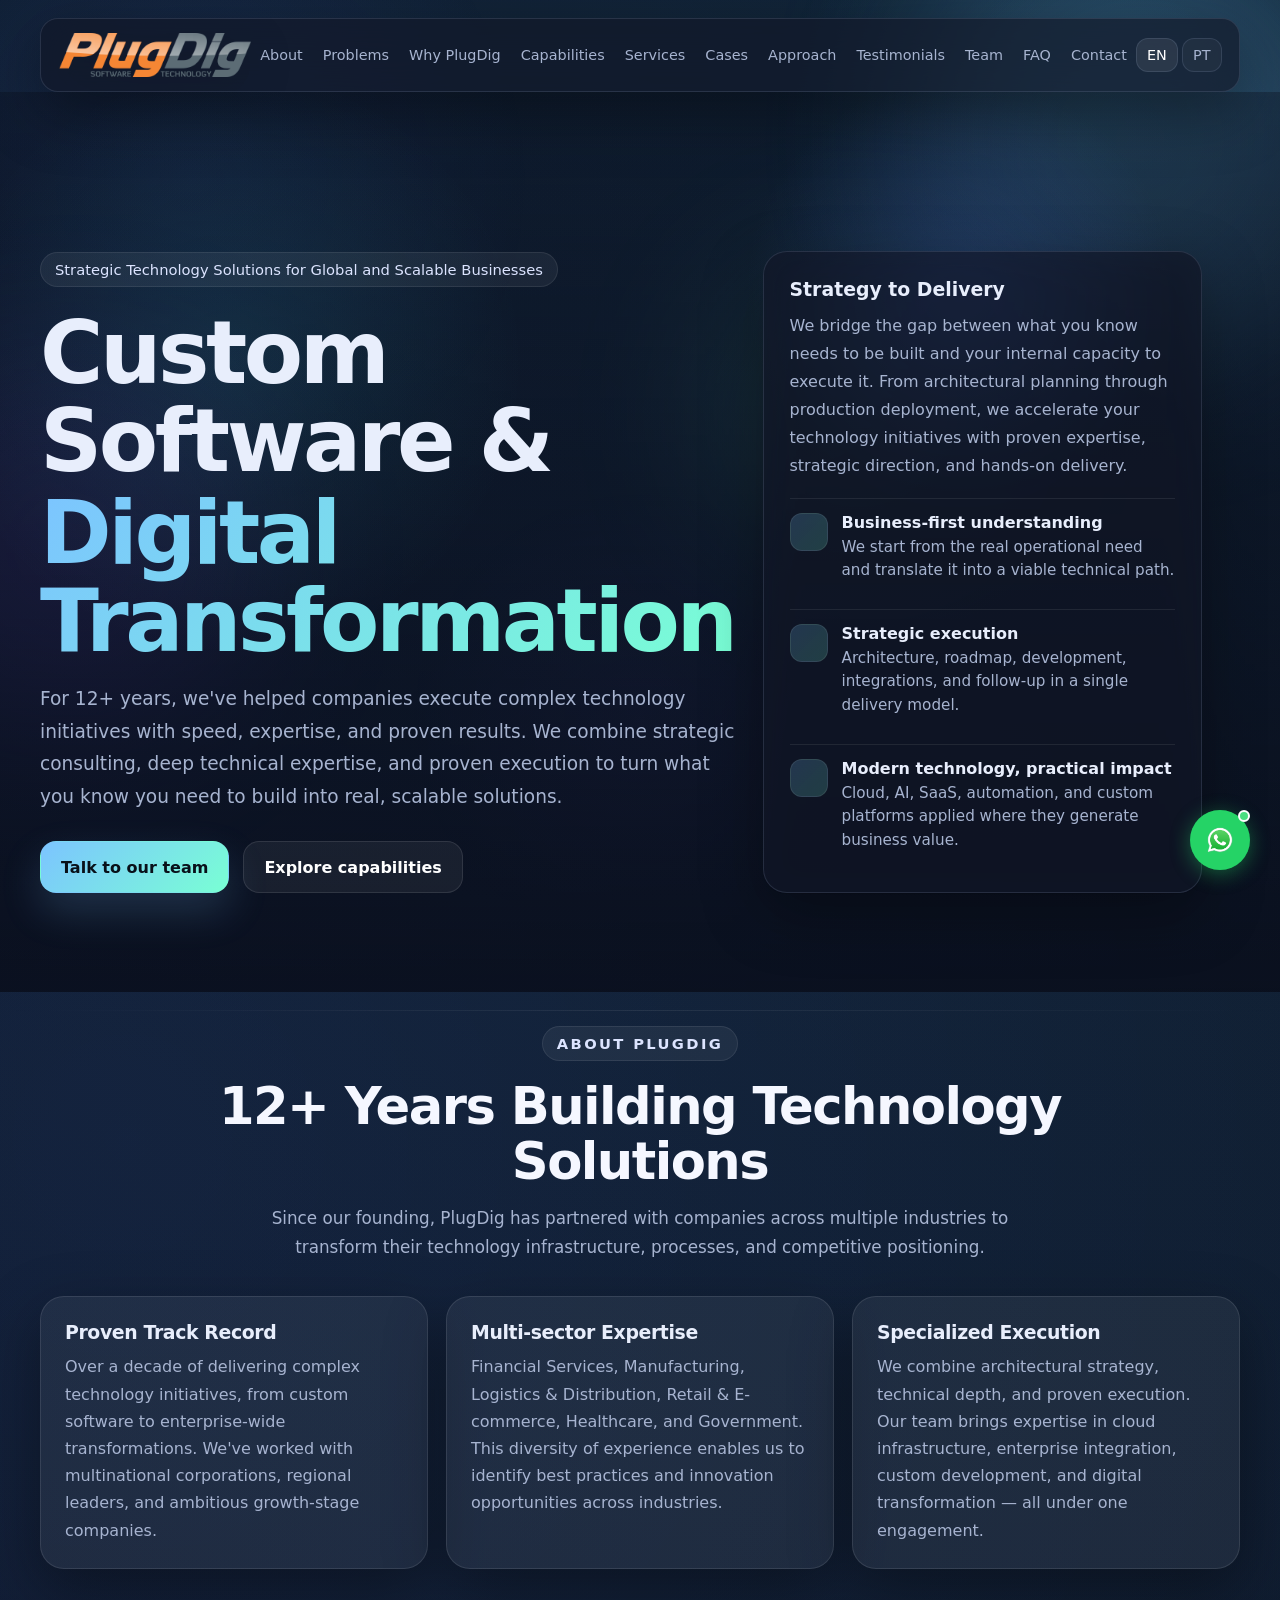
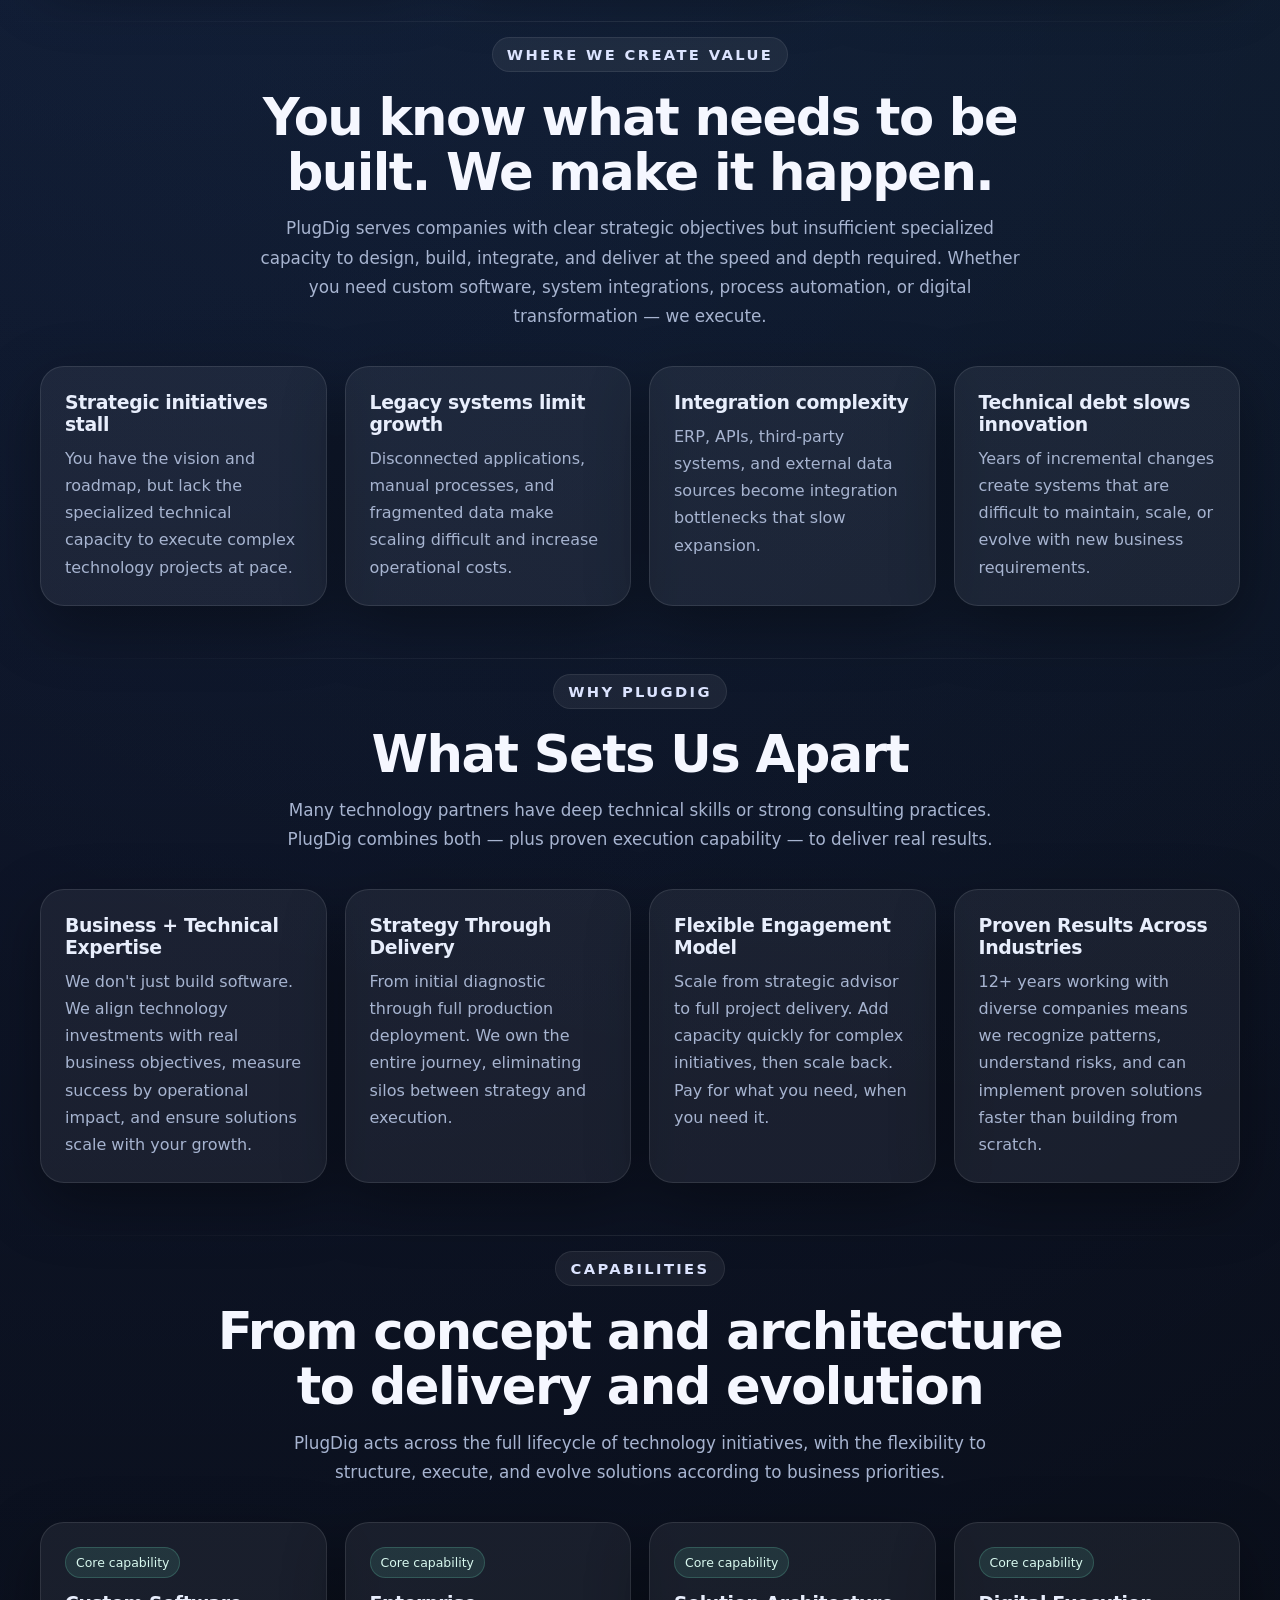
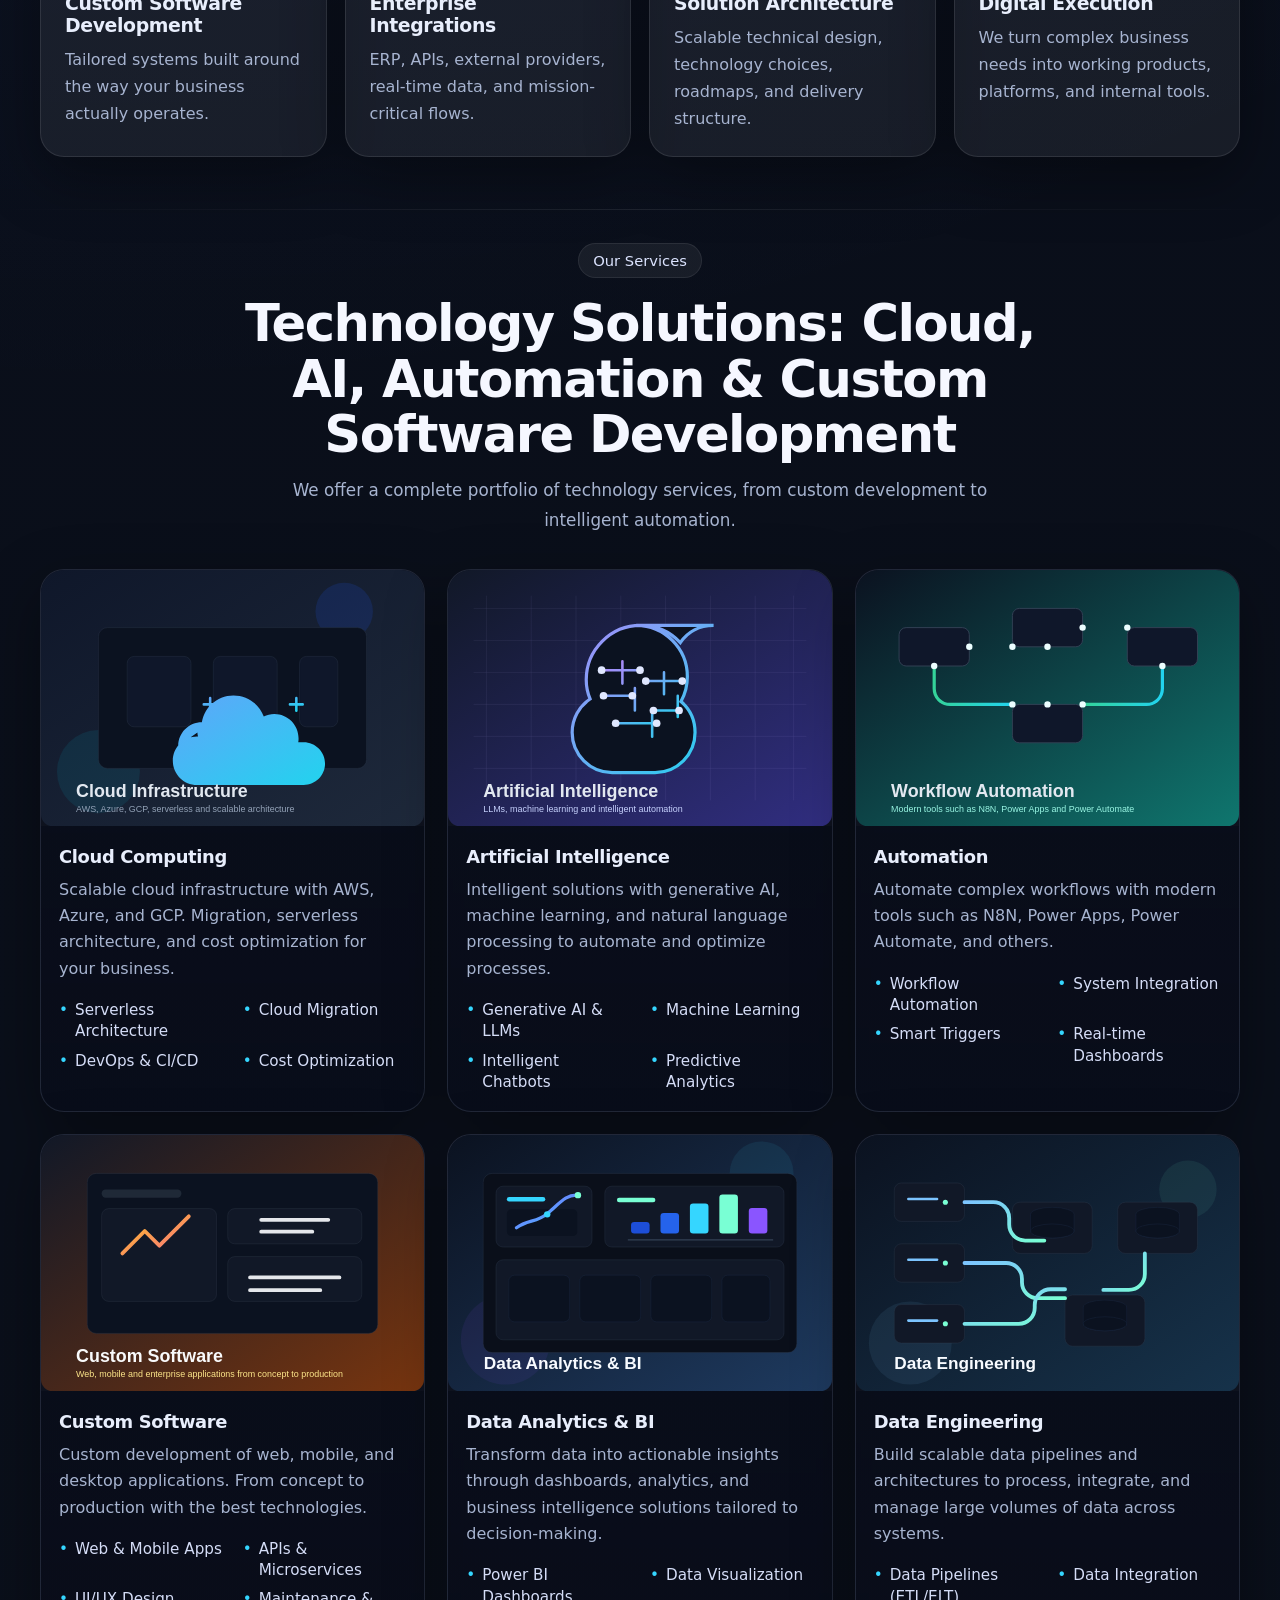
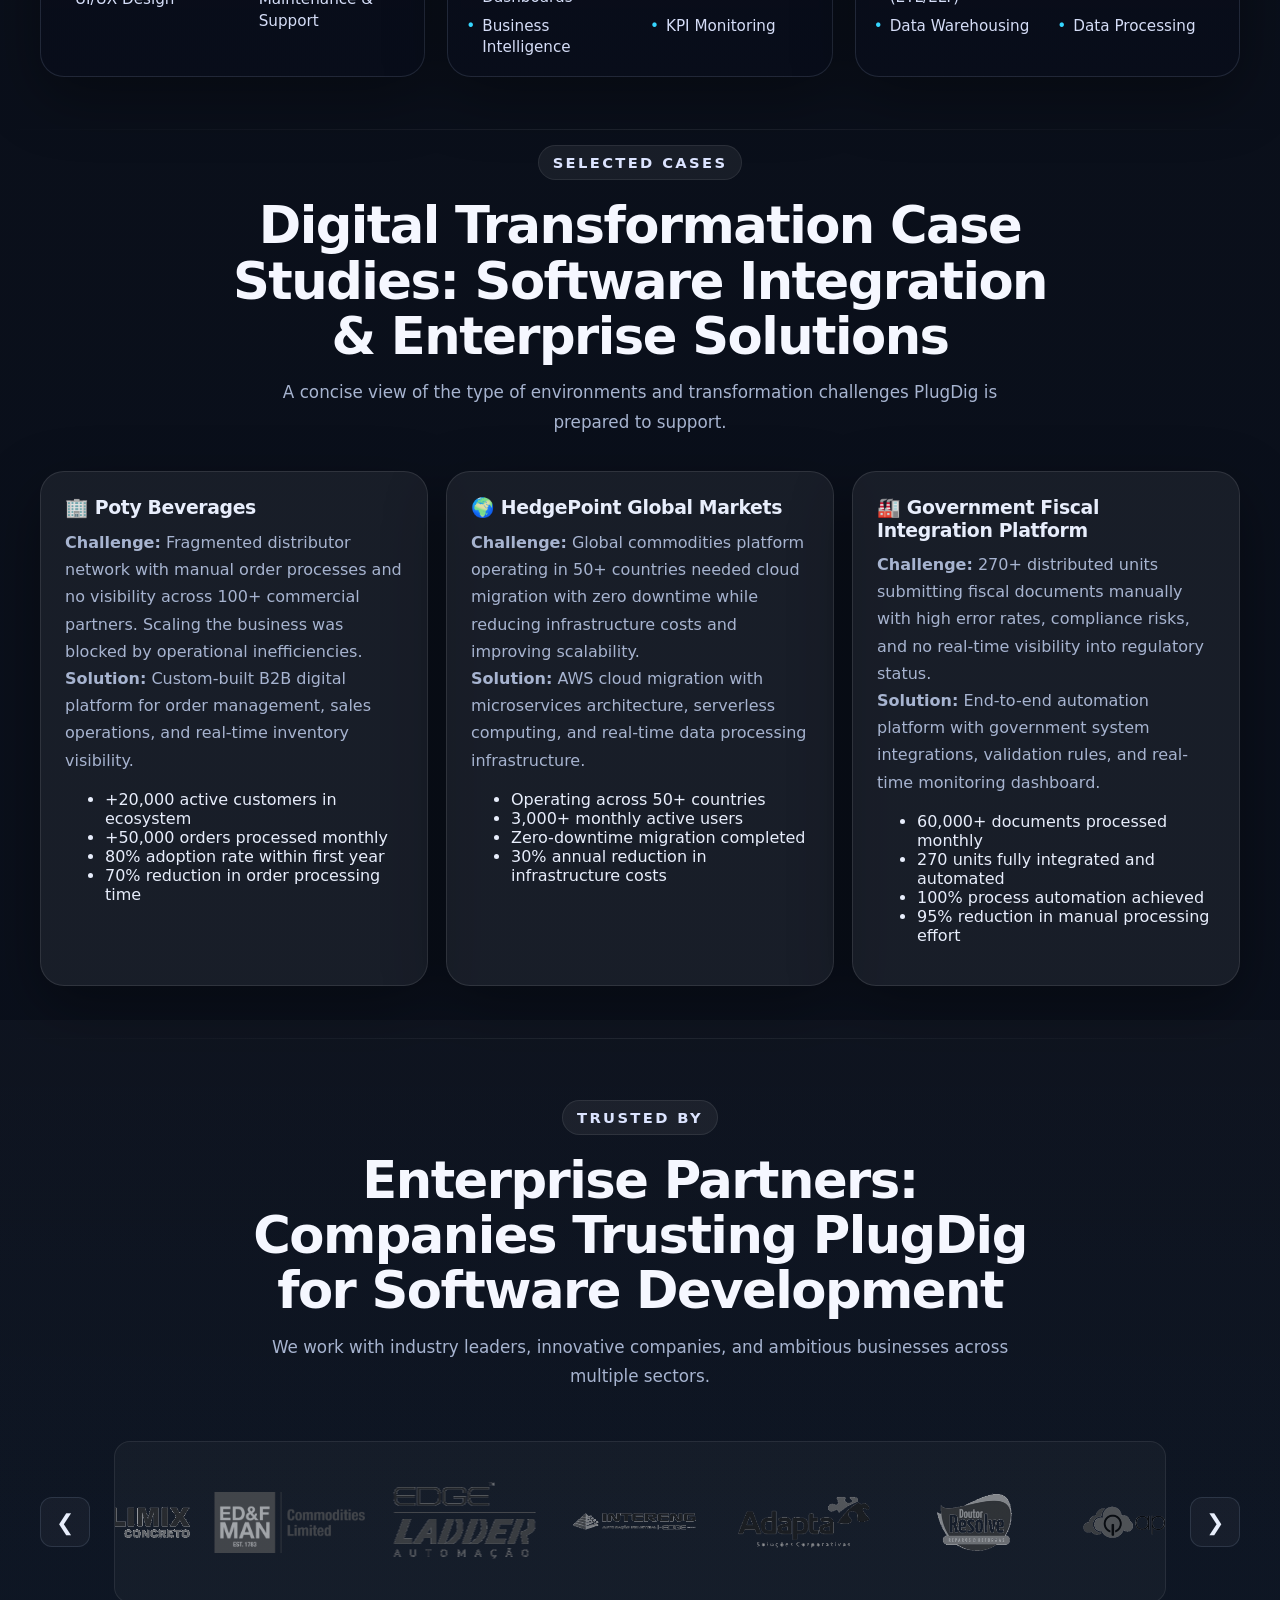
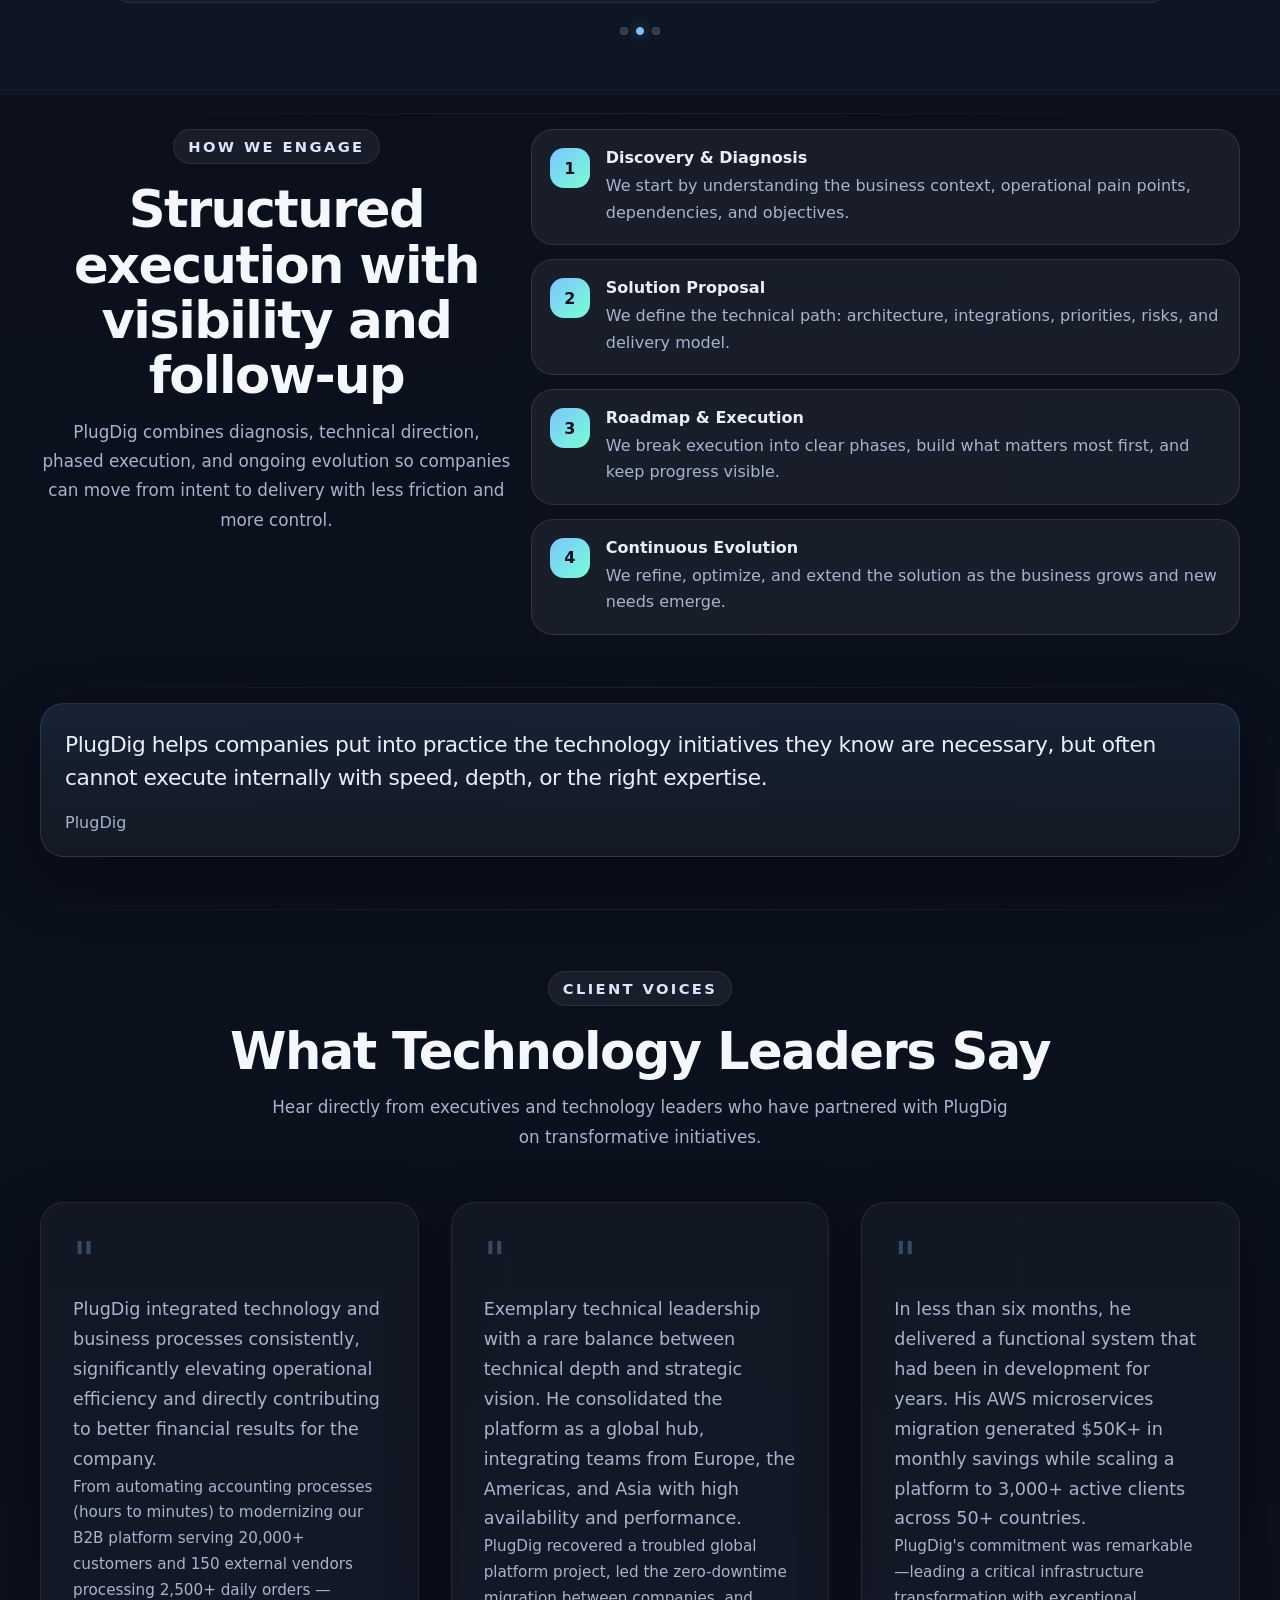
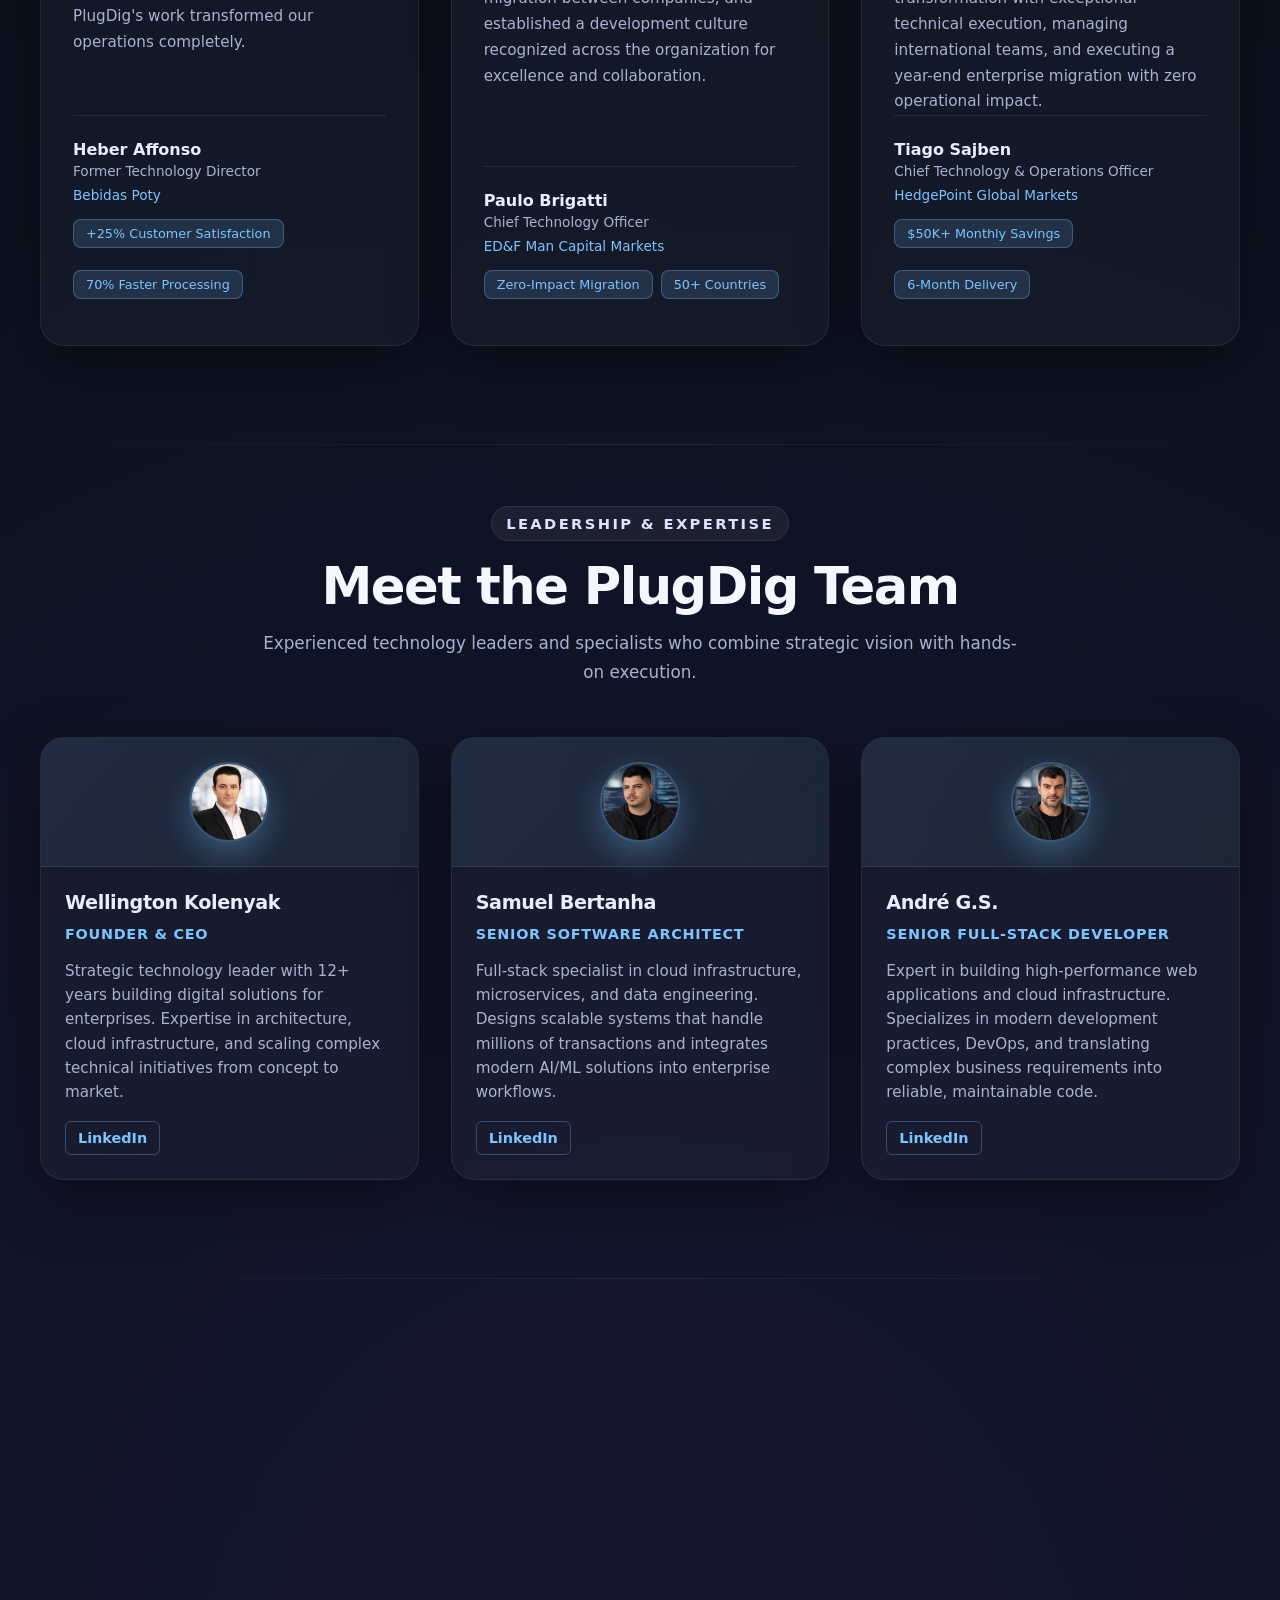
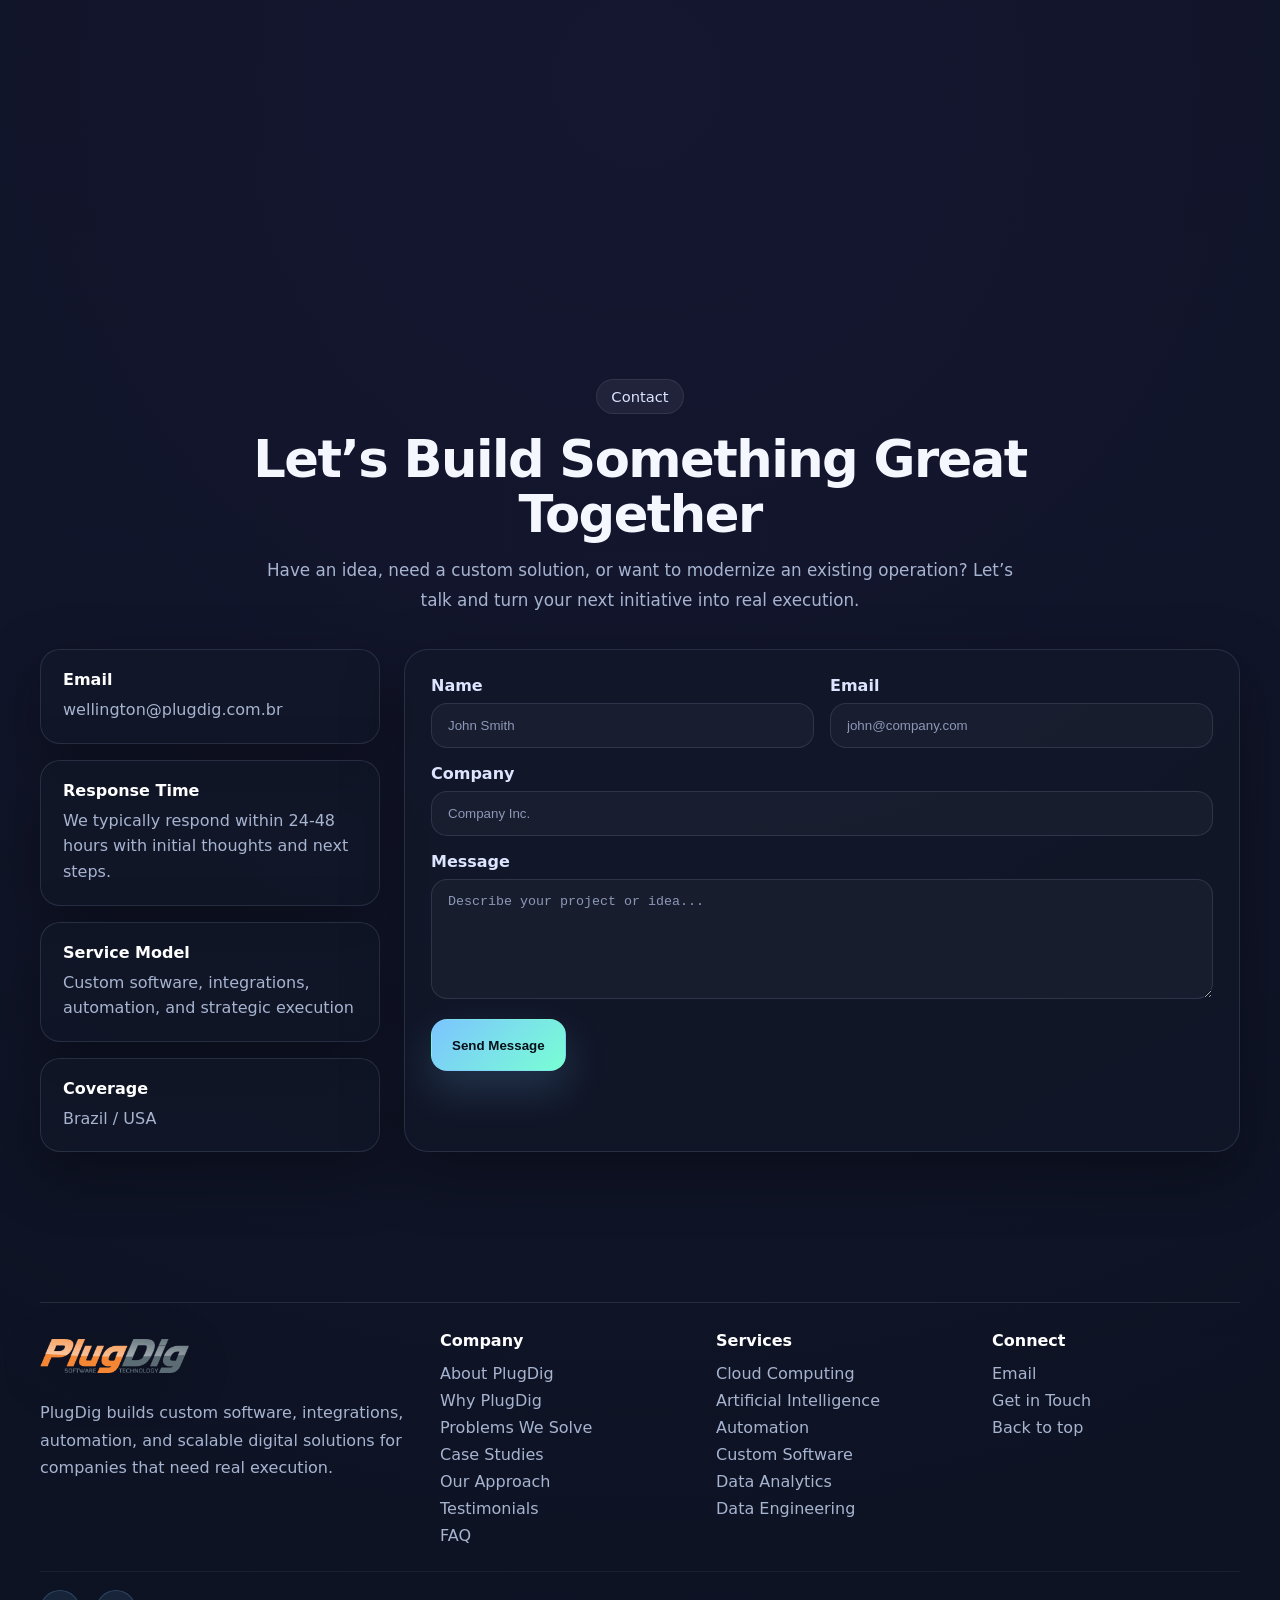
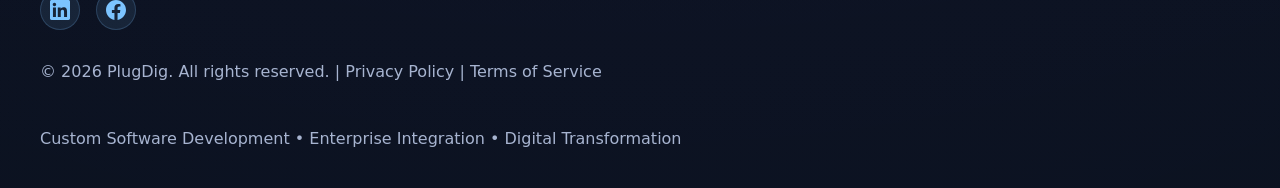
==== commit 6cbc21a5: "Update footer layout and add social media links for enhanced connectivity" ====
--- a/index.html
+++ b/index.html
@@ -221,13 +221,13 @@
     </div>
   </section>
 
-  <section class="services-showcase" id="technology"><div class="container"><div class="section-heading center reveal"><span class="section-badge">Our Services</span><h2>Solutions that Drive Results</h2><p>We offer a complete portfolio of technology services, from custom development to intelligent automation.</p></div><div class="services-grid"><article class="card service-card reveal"><img alt="Cloud Computing" src="assets/service-cloud.svg"/><div class="service-body"><h3>Cloud Computing</h3><p>Scalable cloud infrastructure with AWS, Azure, and GCP. Migration, serverless architecture, and cost optimization for your business.</p><ul><li>Serverless Architecture</li><li>Cloud Migration</li><li>DevOps &amp; CI/CD</li><li>Cost Optimization</li></ul></div></article><article class="card service-card reveal"><img alt="Artificial Intelligence" src="assets/service-ai.svg"/><div class="service-body"><h3>Artificial Intelligence</h3><p>Intelligent solutions with generative AI, machine learning, and natural language processing to automate and optimize processes.</p><ul><li>Generative AI &amp; LLMs</li><li>Machine Learning</li><li>Intelligent Chatbots</li><li>Predictive Analytics</li></ul></div></article><article class="card service-card reveal"><img alt="Automation" src="assets/service-automation.svg"/><div class="service-body"><h3>Automation</h3><p>Automate complex workflows with modern tools such as N8N, Power Apps, Power Automate, and others.</p><ul><li>Workflow Automation</li><li>System Integration</li><li>Smart Triggers</li><li>Real-time Dashboards</li></ul></div></article><article class="card service-card reveal"><img alt="Custom Software" src="assets/service-software.svg"/><div class="service-body"><h3>Custom Software</h3><p>Custom development of web, mobile, and desktop applications. From concept to production with the best technologies.</p><ul><li>Web &amp; Mobile Apps</li><li>APIs &amp; Microservices</li><li>UI/UX Design</li><li>Maintenance &amp; Support</li></ul></div></article><article class="card service-card reveal"><img alt="Data Analytics and BI" src="assets/service-data-analytics.svg"/><div class="service-body"><h3>Data Analytics &amp; BI</h3><p>Transform data into actionable insights through dashboards, analytics, and business intelligence solutions tailored to decision-making.</p><ul><li>Power BI Dashboards</li><li>Data Visualization</li><li>Business Intelligence</li><li>KPI Monitoring</li></ul></div></article><article class="card service-card reveal"><img alt="Data Engineering" src="assets/service-data-engineering.svg"/><div class="service-body"><h3>Data Engineering</h3><p>Build scalable data pipelines and architectures to process, integrate, and manage large volumes of data across systems.</p><ul><li>Data Pipelines (ETL/ELT)</li><li>Data Integration</li><li>Data Warehousing</li><li>Data Processing</li></ul></div></article></div></div></section>
+  <section class="services-showcase" id="technology"><div class="container"><div class="section-heading center reveal"><span class="section-badge">Our Services</span><h2>Technology Solutions: Cloud, AI, Automation & Custom Software Development</h2><p>We offer a complete portfolio of technology services, from custom development to intelligent automation.</p></div><div class="services-grid"><article class="card service-card reveal"><img alt="Cloud Computing" src="assets/service-cloud.svg"/><div class="service-body"><h3>Cloud Computing</h3><p>Scalable cloud infrastructure with AWS, Azure, and GCP. Migration, serverless architecture, and cost optimization for your business.</p><ul><li>Serverless Architecture</li><li>Cloud Migration</li><li>DevOps &amp; CI/CD</li><li>Cost Optimization</li></ul></div></article><article class="card service-card reveal"><img alt="Artificial Intelligence" src="assets/service-ai.svg"/><div class="service-body"><h3>Artificial Intelligence</h3><p>Intelligent solutions with generative AI, machine learning, and natural language processing to automate and optimize processes.</p><ul><li>Generative AI &amp; LLMs</li><li>Machine Learning</li><li>Intelligent Chatbots</li><li>Predictive Analytics</li></ul></div></article><article class="card service-card reveal"><img alt="Automation" src="assets/service-automation.svg"/><div class="service-body"><h3>Automation</h3><p>Automate complex workflows with modern tools such as N8N, Power Apps, Power Automate, and others.</p><ul><li>Workflow Automation</li><li>System Integration</li><li>Smart Triggers</li><li>Real-time Dashboards</li></ul></div></article><article class="card service-card reveal"><img alt="Custom Software" src="assets/service-software.svg"/><div class="service-body"><h3>Custom Software</h3><p>Custom development of web, mobile, and desktop applications. From concept to production with the best technologies.</p><ul><li>Web &amp; Mobile Apps</li><li>APIs &amp; Microservices</li><li>UI/UX Design</li><li>Maintenance &amp; Support</li></ul></div></article><article class="card service-card reveal"><img alt="Data Analytics and BI" src="assets/service-data-analytics.svg"/><div class="service-body"><h3>Data Analytics &amp; BI</h3><p>Transform data into actionable insights through dashboards, analytics, and business intelligence solutions tailored to decision-making.</p><ul><li>Power BI Dashboards</li><li>Data Visualization</li><li>Business Intelligence</li><li>KPI Monitoring</li></ul></div></article><article class="card service-card reveal"><img alt="Data Engineering" src="assets/service-data-engineering.svg"/><div class="service-body"><h3>Data Engineering</h3><p>Build scalable data pipelines and architectures to process, integrate, and manage large volumes of data across systems.</p><ul><li>Data Pipelines (ETL/ELT)</li><li>Data Integration</li><li>Data Warehousing</li><li>Data Processing</li></ul></div></article></div></div></section>
 
   <section id="cases">
 <div class="container">
 <div class="section-head reveal">
 <span class="kicker">Selected cases</span>
-<h2>Examples of business impact delivered through technology</h2>
+<h2>Digital Transformation Case Studies: Software Integration & Enterprise Solutions</h2>
 <p>A concise view of the type of environments and transformation challenges PlugDig is prepared to support.</p>
 </div>
 <div class="grid-3">
@@ -241,7 +241,7 @@
     <div class="container">
       <div class="section-head reveal">
         <span class="kicker">Trusted By</span>
-        <h2>Companies that partner with PlugDig</h2>
+        <h2>Enterprise Partners: Companies Trusting PlugDig for Software Development</h2>
         <p>We work with industry leaders, innovative companies, and ambitious businesses across multiple sectors.</p>
       </div>
       <div class="carousel-wrapper reveal">
@@ -746,6 +746,18 @@
     </div>
   </div>
   <div class="container footer-bottom">
+    <div class="footer-social">
+      <a href="https://www.linkedin.com/company/plugdig/" target="_blank" rel="noopener noreferrer" aria-label="PlugDig LinkedIn" title="Follow us on LinkedIn" class="social-icon">
+        <svg width="24" height="24" viewBox="0 0 24 24" fill="currentColor" xmlns="http://www.w3.org/2000/svg">
+          <path d="M20.447 20.452h-3.554v-5.569c0-1.328-.027-3.037-1.852-3.037-1.853 0-2.136 1.445-2.136 2.939v5.667H9.351V9h3.414v1.561h.046c.477-.9 1.637-1.85 3.37-1.85 3.601 0 4.267 2.37 4.267 5.455v6.286zM5.337 7.433c-1.144 0-2.063-.926-2.063-2.065 0-1.138.92-2.063 2.063-2.063 1.14 0 2.064.925 2.064 2.063 0 1.139-.925 2.065-2.064 2.065zm1.782 13.019H3.555V9h3.564v11.452zM22.225 0H1.771C.792 0 0 .774 0 1.729v20.542C0 23.227.792 24 1.771 24h20.451C23.2 24 24 23.227 24 22.271V1.729C24 .774 23.2 0 22.225 0z"/>
+        </svg>
+      </a>
+      <a href="https://www.facebook.com/plugdigsoftware" target="_blank" rel="noopener noreferrer" aria-label="PlugDig Facebook" title="Follow us on Facebook" class="social-icon">
+        <svg width="24" height="24" viewBox="0 0 24 24" fill="currentColor" xmlns="http://www.w3.org/2000/svg">
+          <path d="M24 12.073c0-6.627-5.373-12-12-12s-12 5.373-12 12c0 5.99 4.388 10.954 10.125 11.854v-8.385H7.078v-3.47h3.047V9.43c0-3.007 1.792-4.669 4.533-4.669 1.312 0 2.686.235 2.686.235v2.953H15.83c-1.491 0-1.956.925-1.956 1.874v2.25h3.328l-.532 3.47h-2.796v8.385C19.612 23.027 24 18.062 24 12.073z"/>
+        </svg>
+      </a>
+    </div>
     <p>© 2026 PlugDig. All rights reserved. | <a href="privacy-policy.html">Privacy Policy</a> | <a href="terms-service.html">Terms of Service</a></p>
     <p>Custom Software Development • Enterprise Integration • Digital Transformation</p>
   </div>
--- a/assets/style.css
+++ b/assets/style.css
@@ -1331,13 +1331,43 @@
 
 .footer-bottom {
   display: flex;
-  justify-content: space-between;
+  flex-direction: column;
   gap: 16px;
-  flex-wrap: wrap;
   margin-top: 18px;
   padding-top: 18px;
   border-top: 1px solid rgba(255, 255, 255, .06);
   color: var(--muted);
+}
+
+.footer-social {
+  display: flex;
+  gap: 16px;
+  align-items: center;
+}
+
+.footer-social .social-icon {
+  display: inline-flex;
+  align-items: center;
+  justify-content: center;
+  width: 40px;
+  height: 40px;
+  border-radius: 50%;
+  background: rgba(124, 196, 255, 0.1);
+  color: var(--brand);
+  transition: all 0.3s ease;
+  border: 1px solid rgba(124, 196, 255, 0.2);
+}
+
+.footer-social .social-icon:hover {
+  background: var(--brand);
+  color: var(--bg);
+  transform: translateY(-3px);
+  box-shadow: 0 8px 20px rgba(124, 196, 255, 0.3);
+}
+
+.footer-social svg {
+  width: 20px;
+  height: 20px;
 }
 
 .footer-brand img {
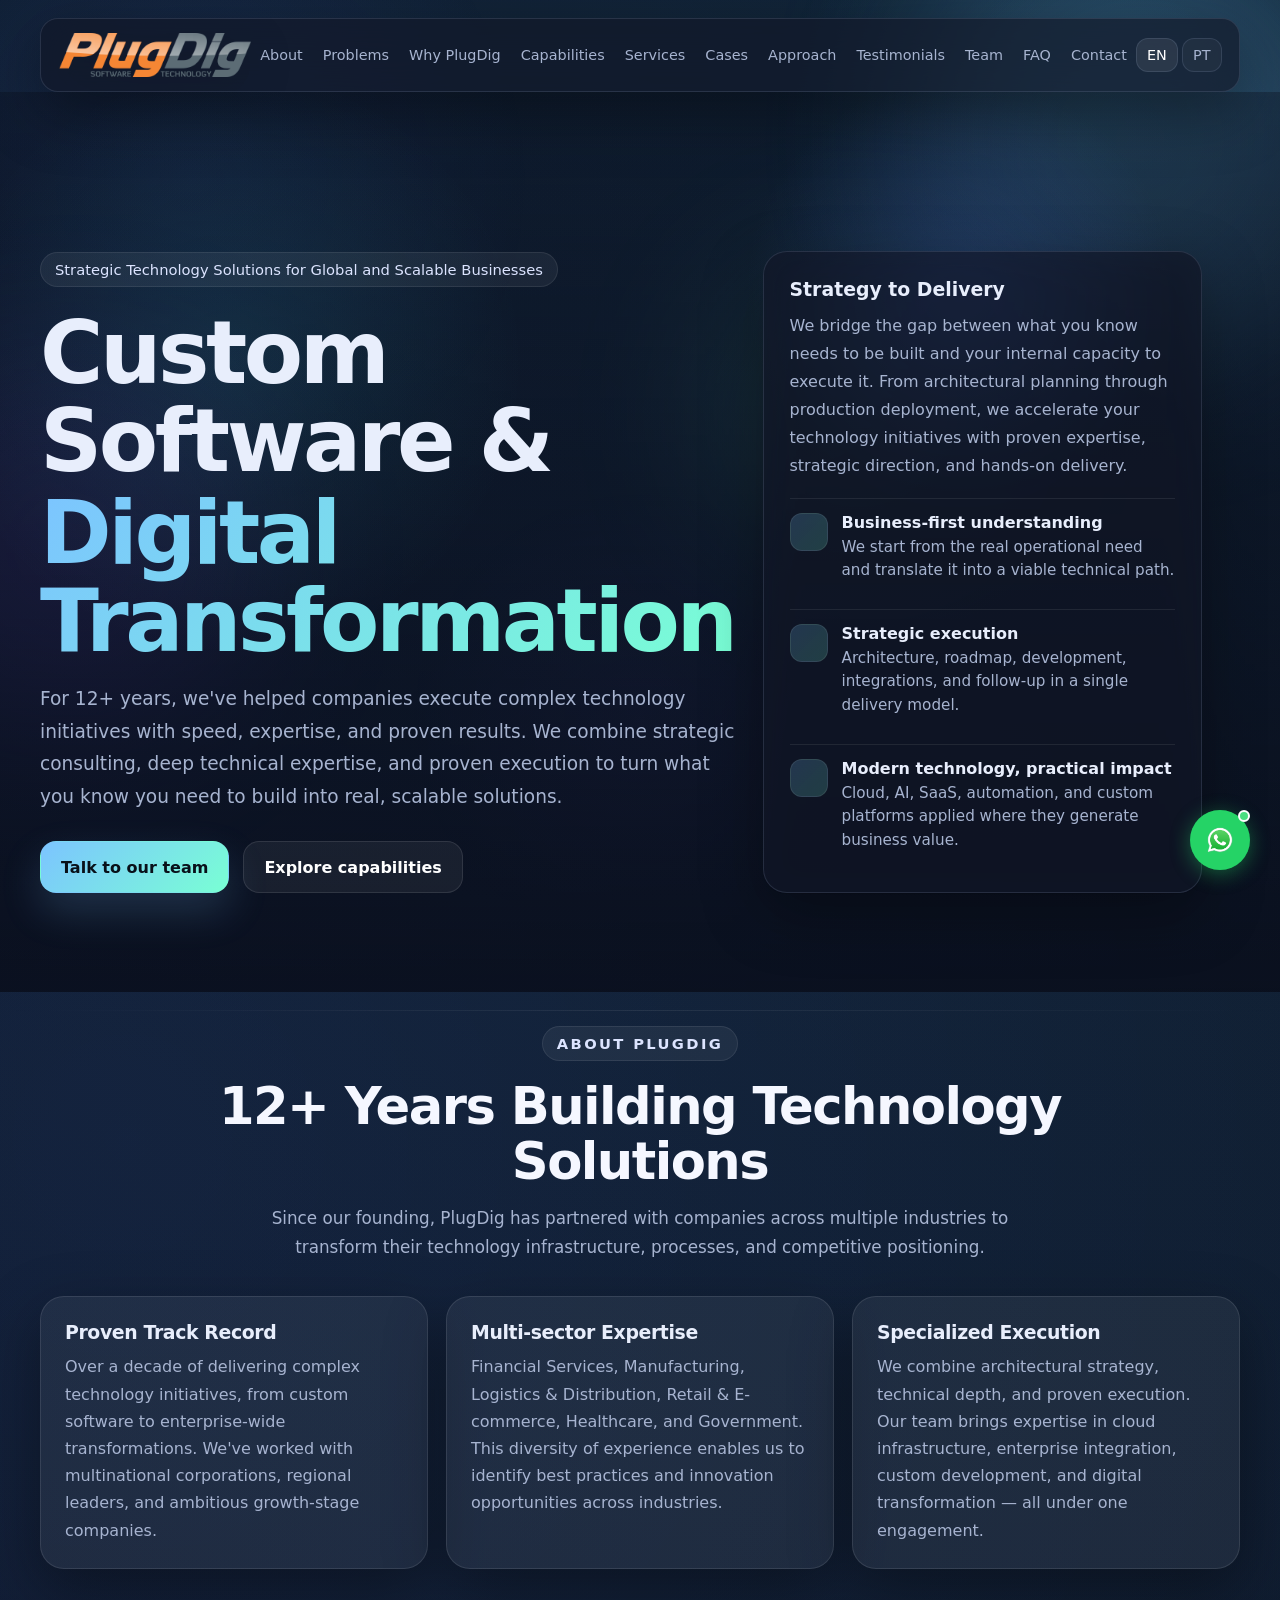
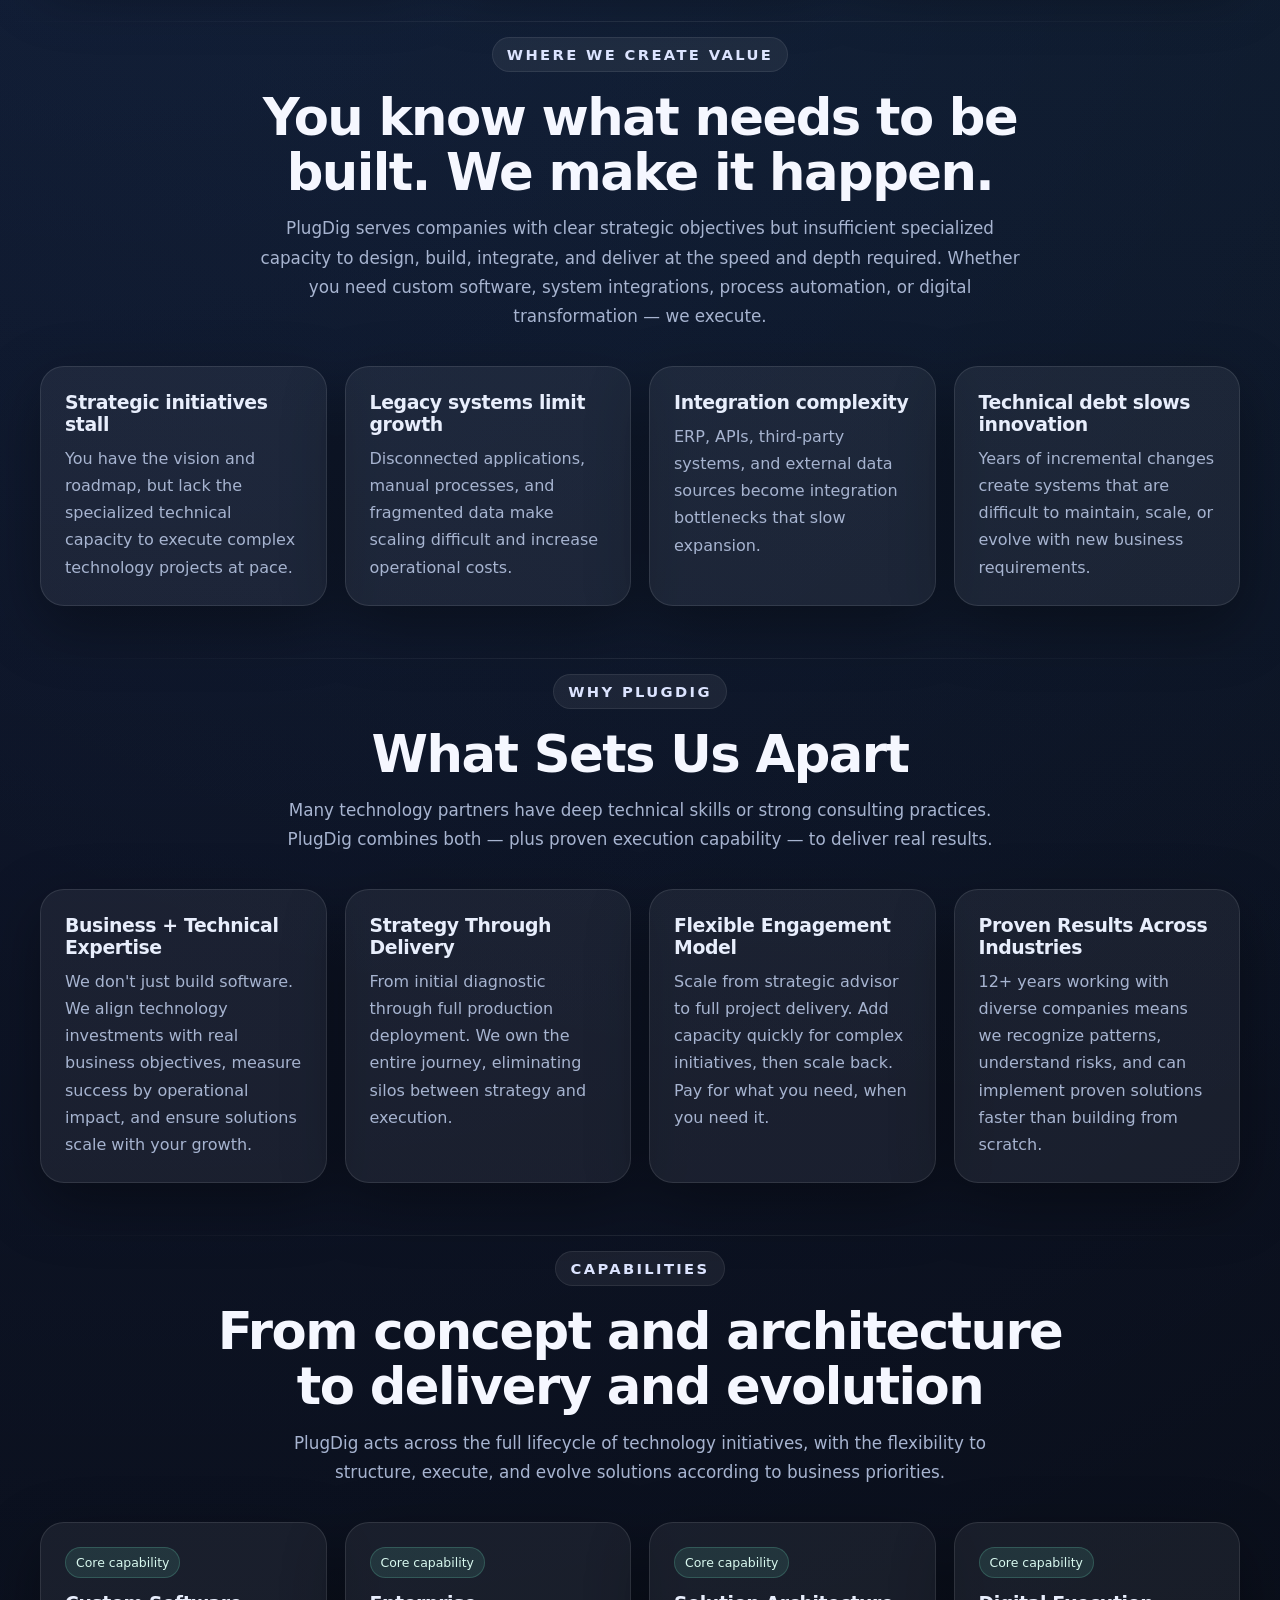
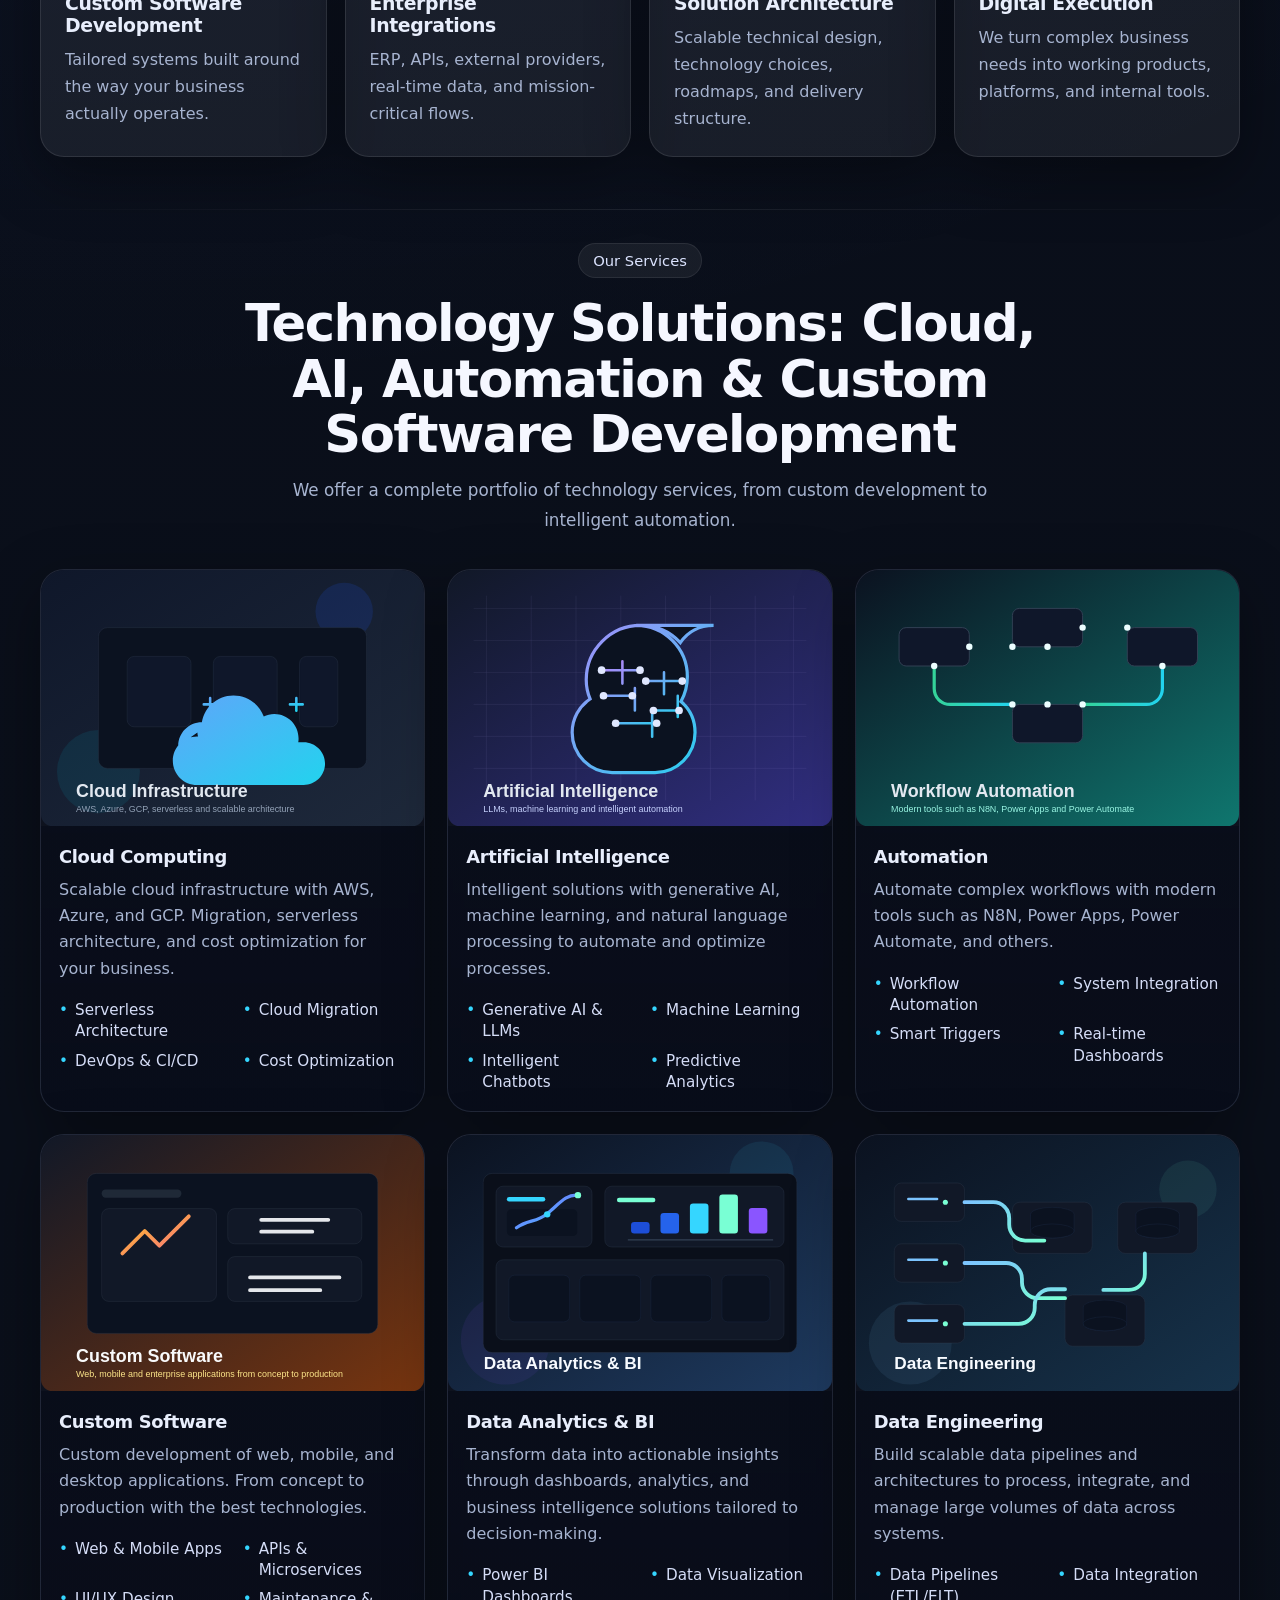
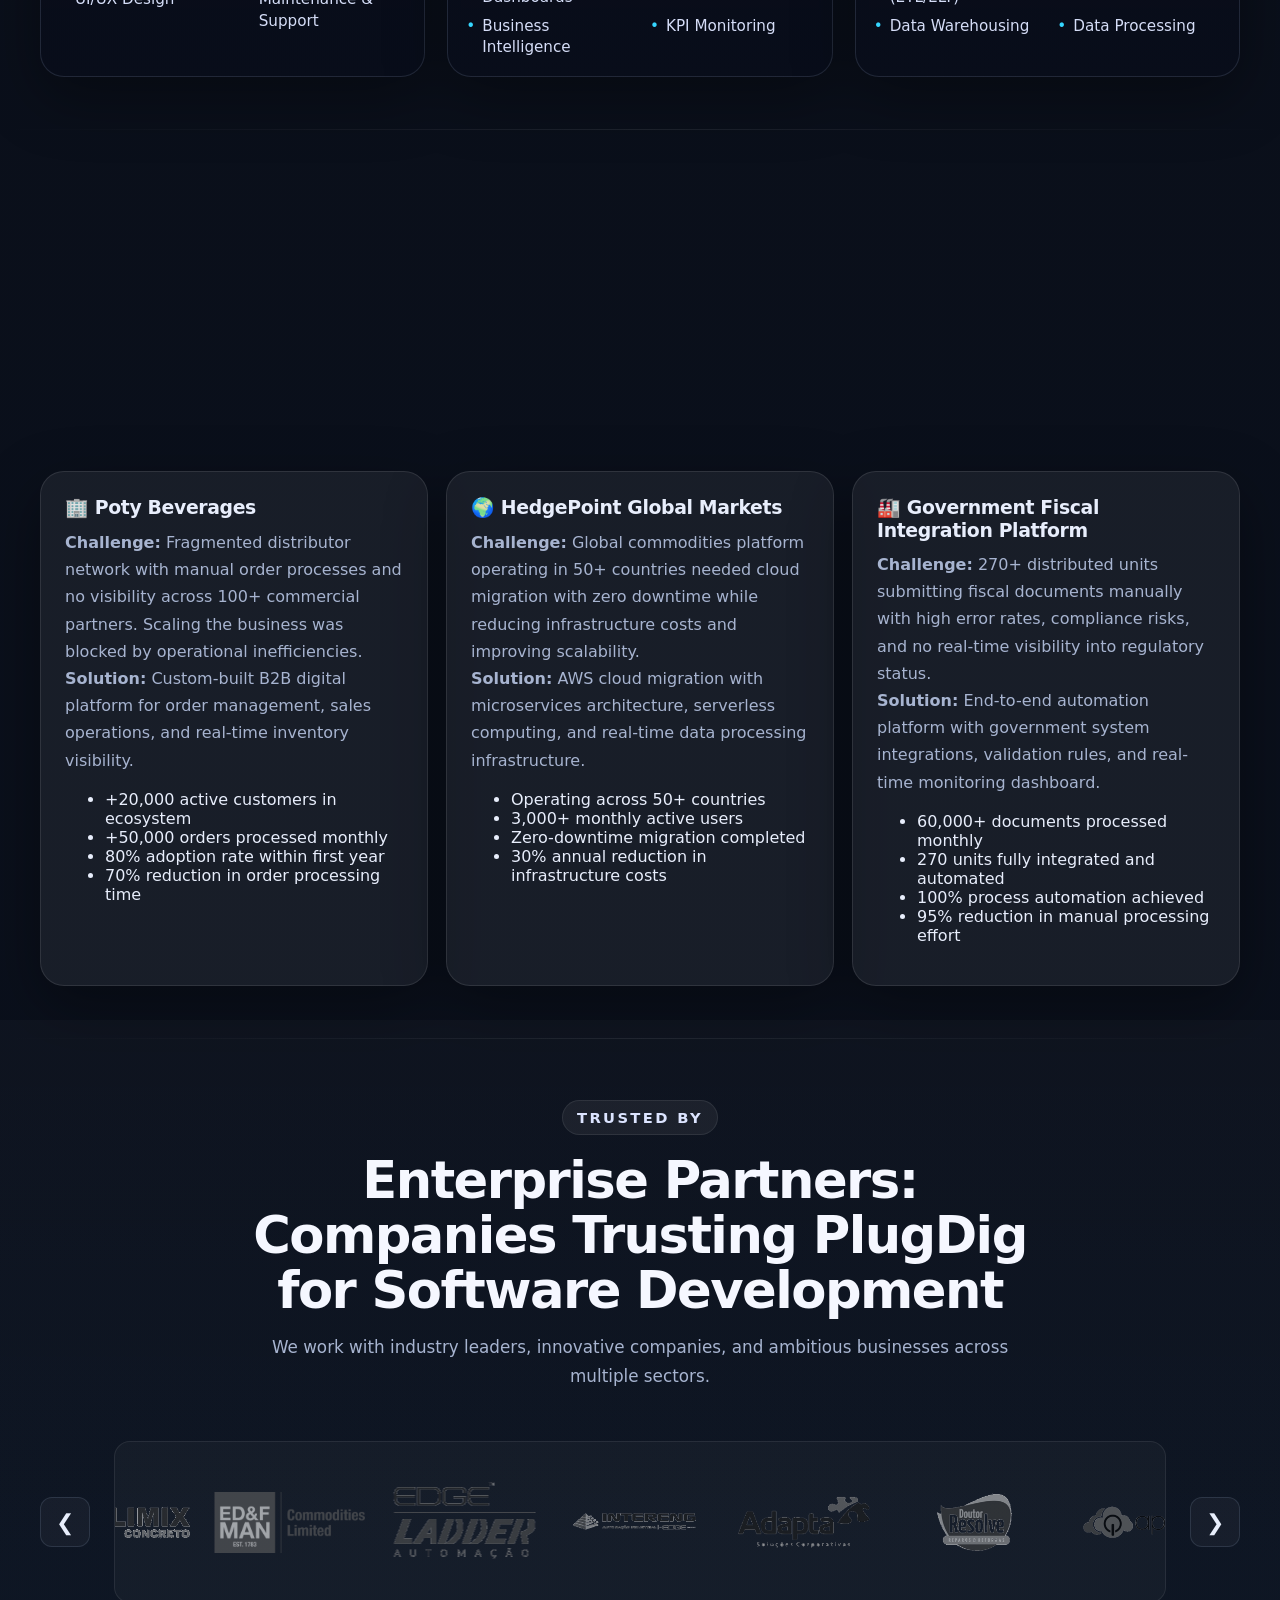
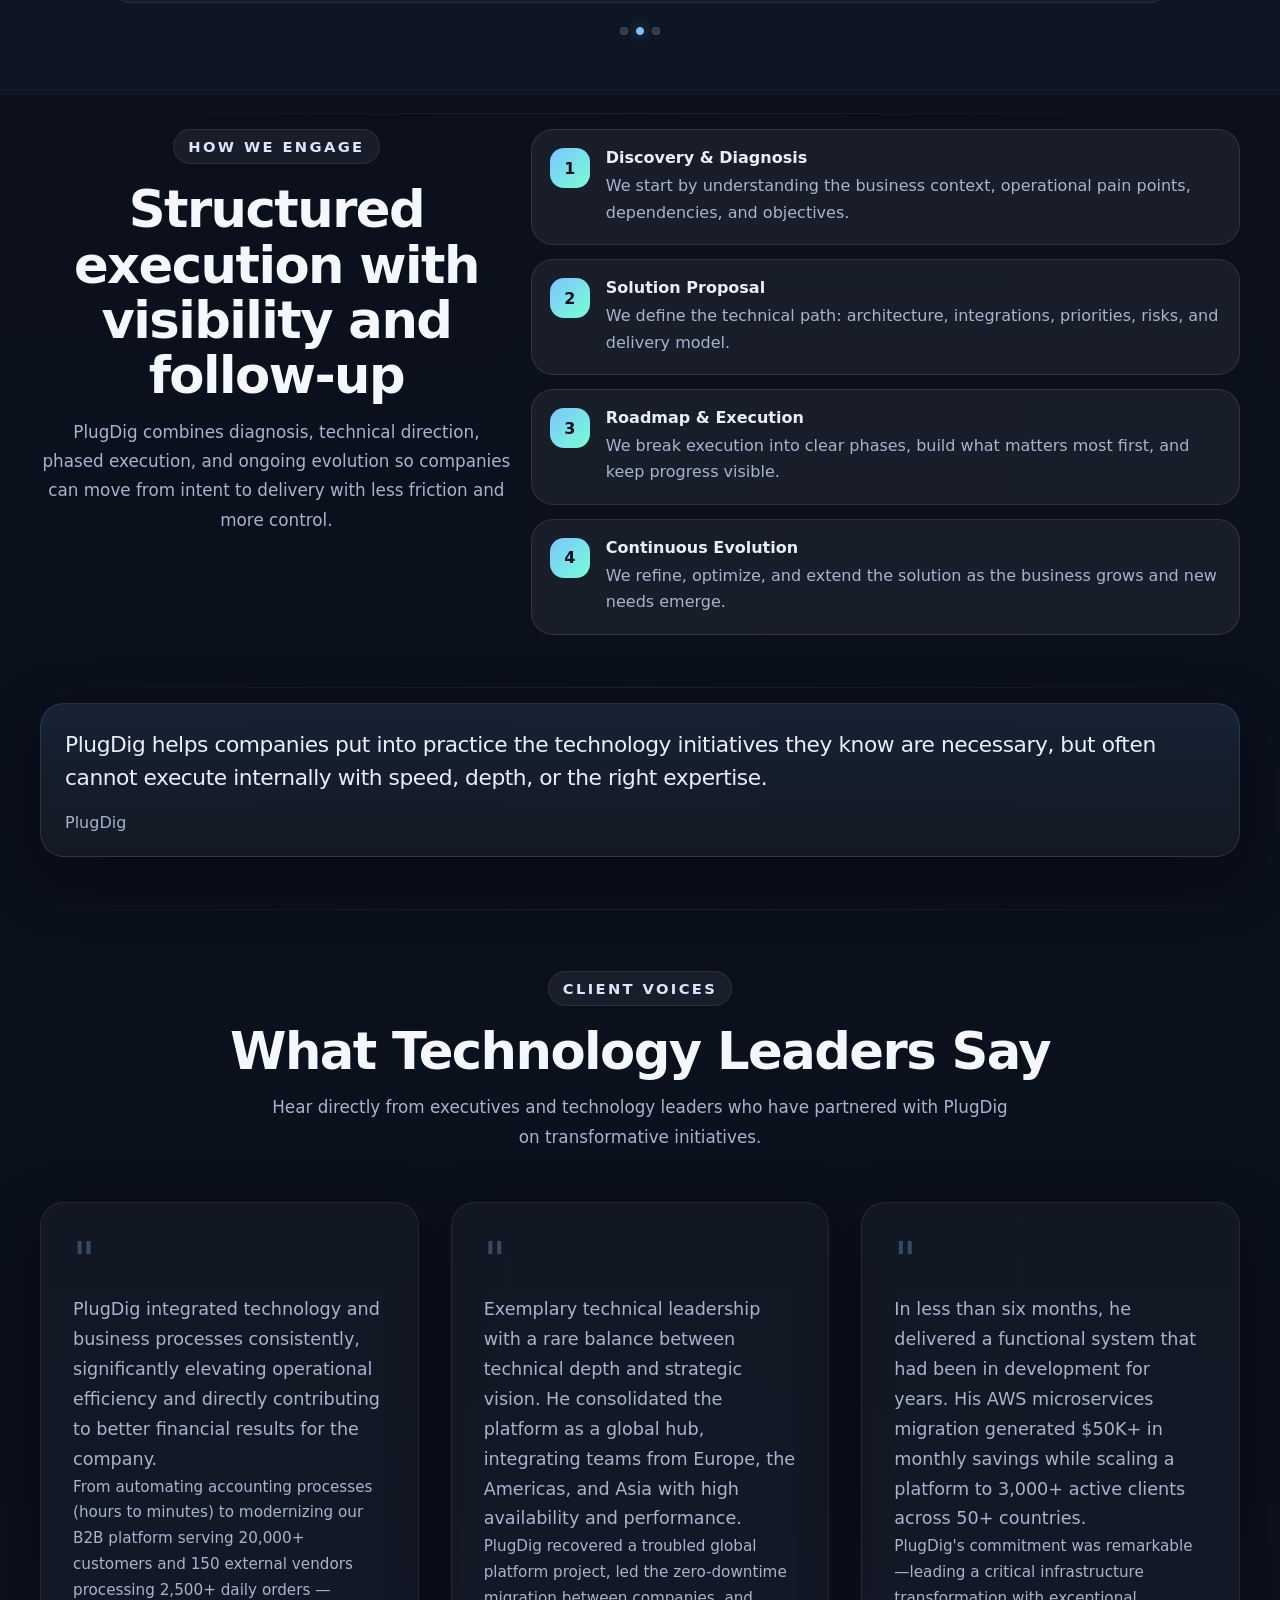
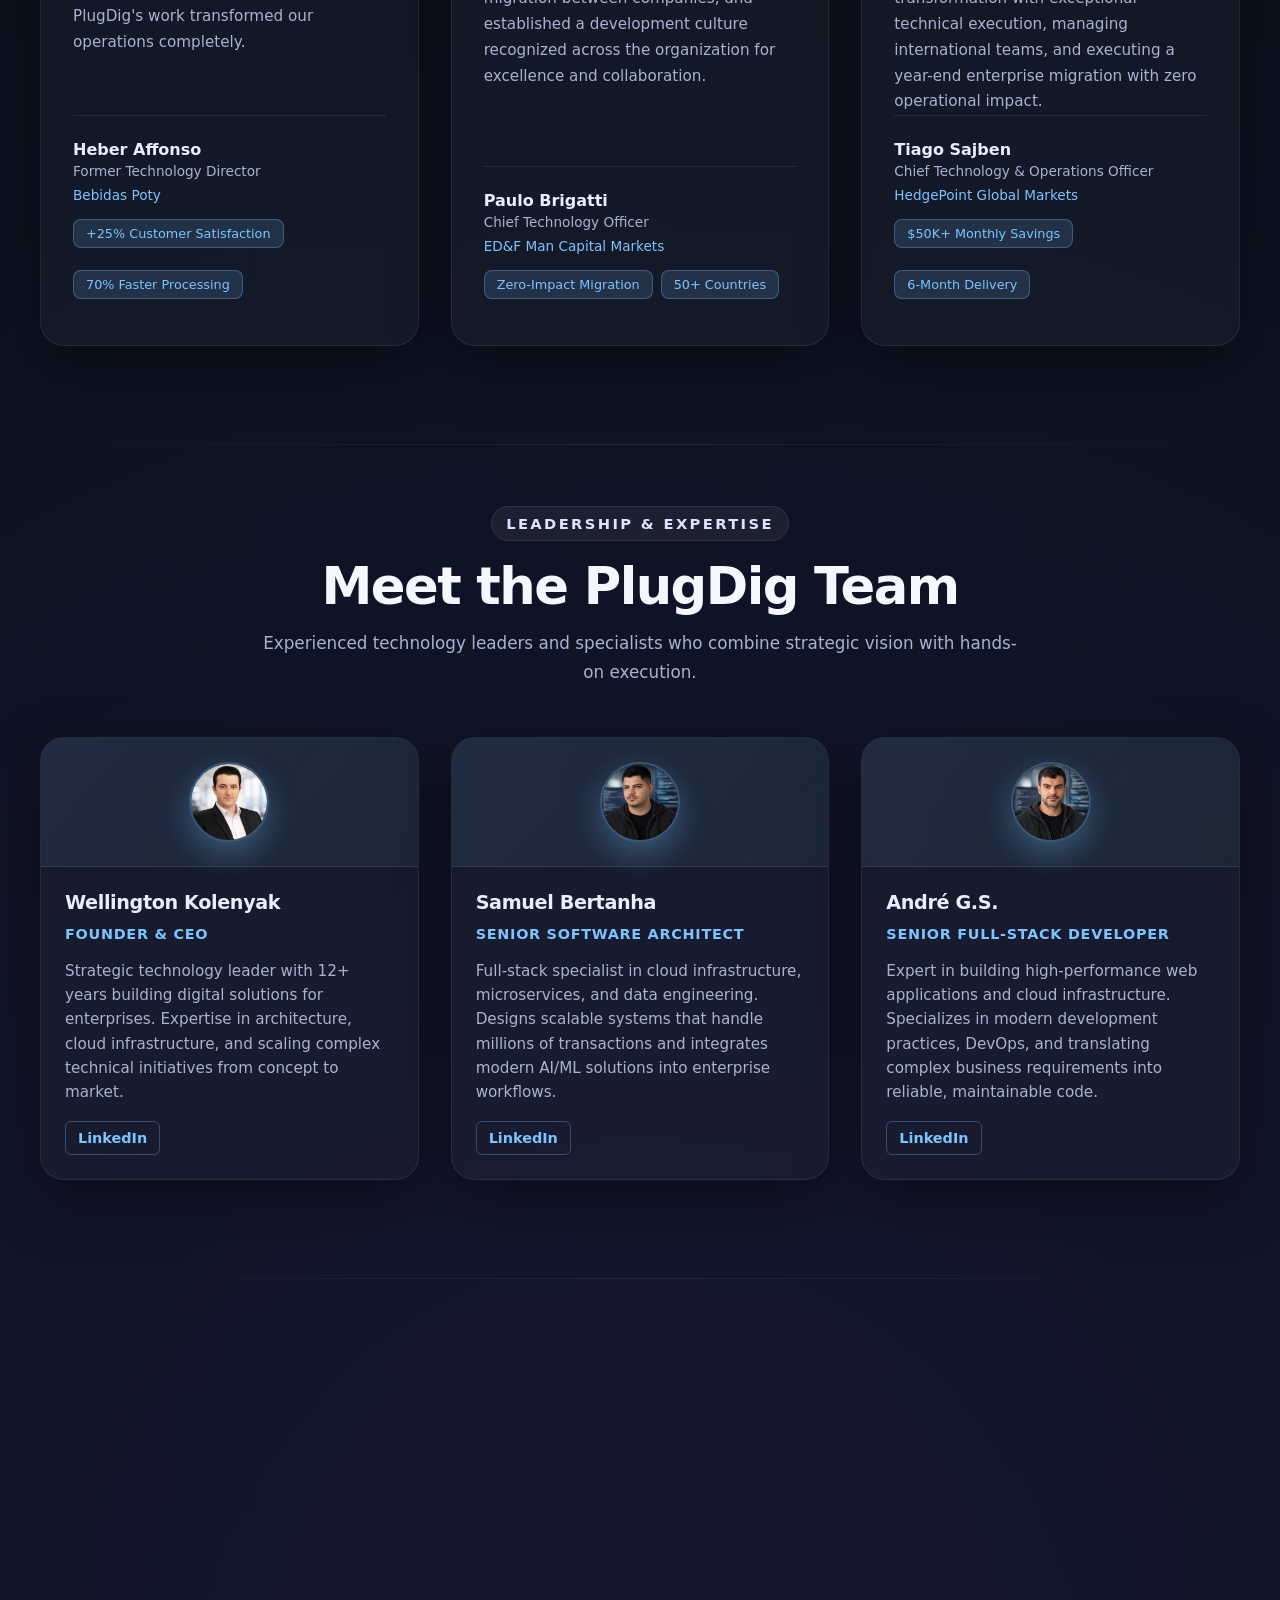
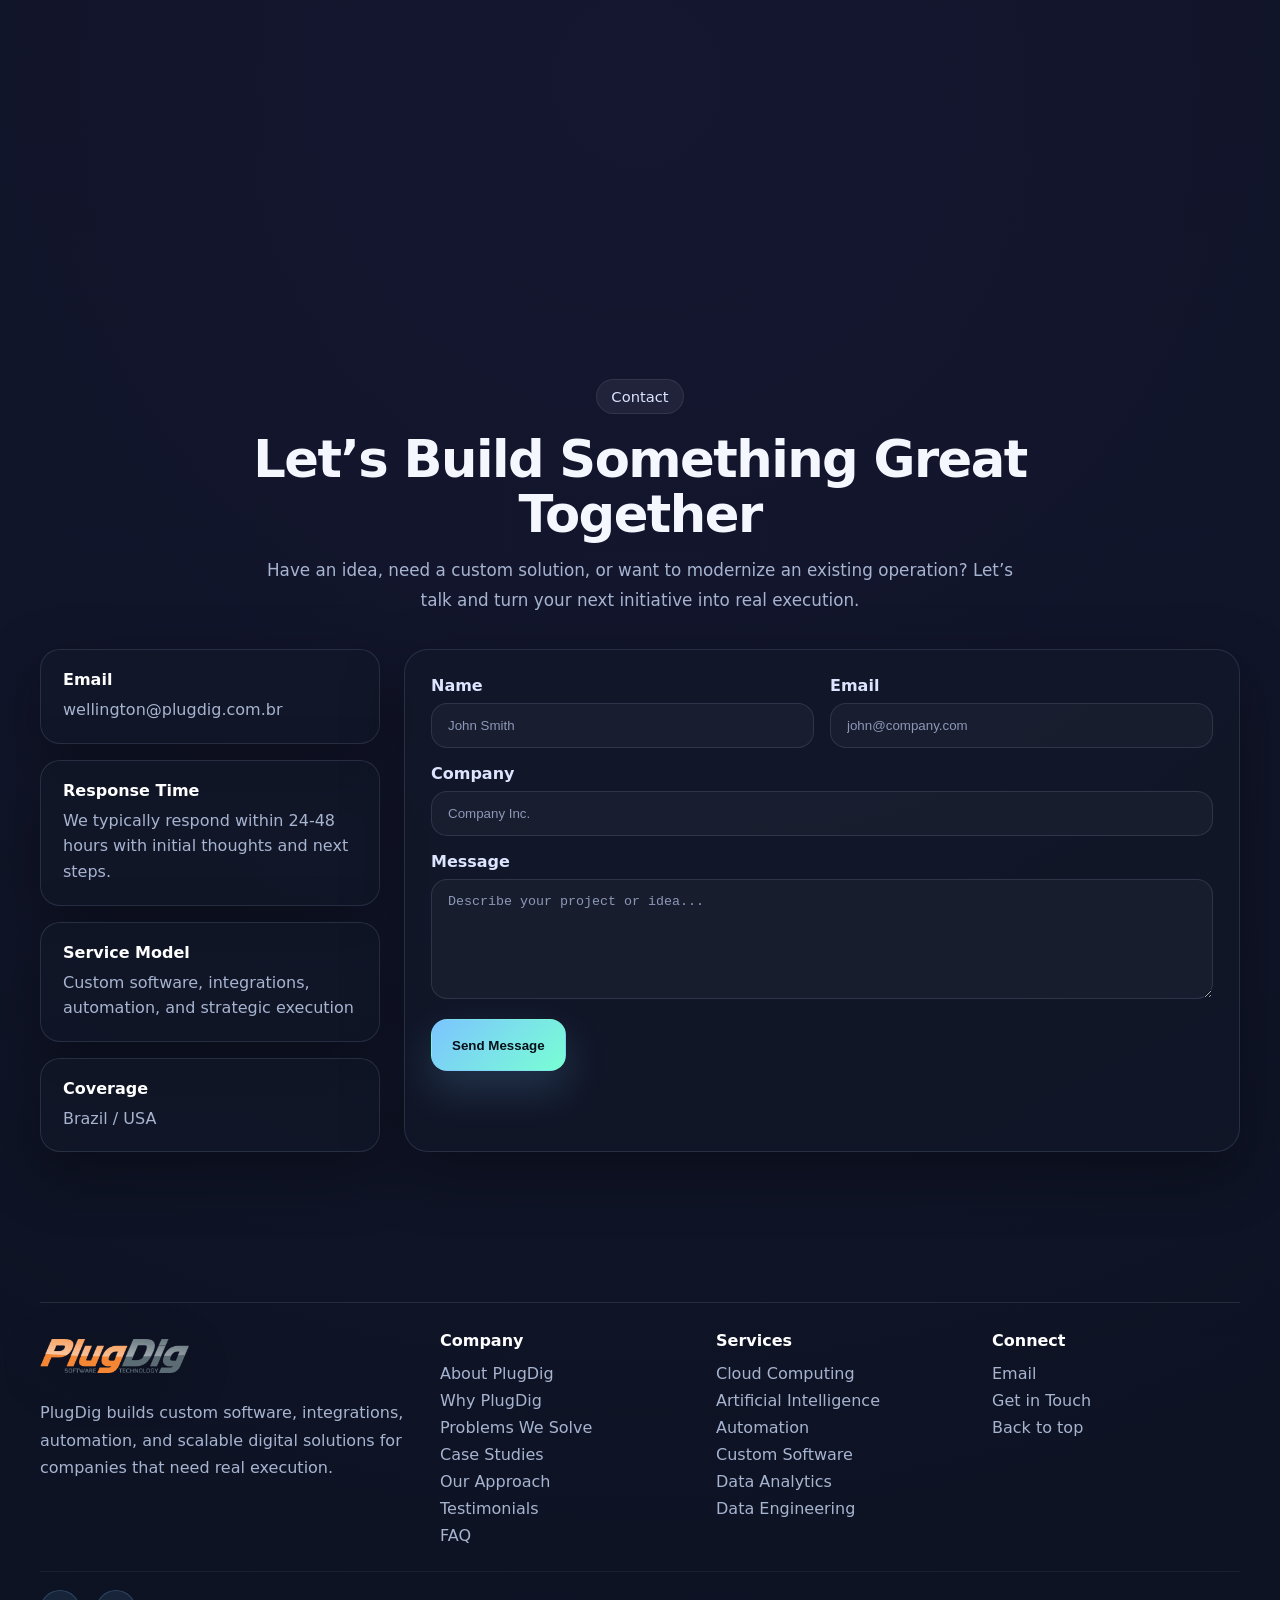
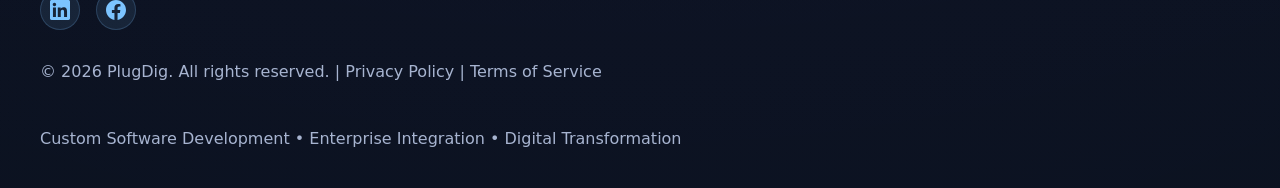
==== commit a58f4a9e: "Update service section images' alt text for improved accessibility and SEO" ====
--- a/index.html
+++ b/index.html
@@ -221,7 +221,7 @@
     </div>
   </section>
 
-  <section class="services-showcase" id="technology"><div class="container"><div class="section-heading center reveal"><span class="section-badge">Our Services</span><h2>Technology Solutions: Cloud, AI, Automation & Custom Software Development</h2><p>We offer a complete portfolio of technology services, from custom development to intelligent automation.</p></div><div class="services-grid"><article class="card service-card reveal"><img alt="Cloud Computing" src="assets/service-cloud.svg"/><div class="service-body"><h3>Cloud Computing</h3><p>Scalable cloud infrastructure with AWS, Azure, and GCP. Migration, serverless architecture, and cost optimization for your business.</p><ul><li>Serverless Architecture</li><li>Cloud Migration</li><li>DevOps &amp; CI/CD</li><li>Cost Optimization</li></ul></div></article><article class="card service-card reveal"><img alt="Artificial Intelligence" src="assets/service-ai.svg"/><div class="service-body"><h3>Artificial Intelligence</h3><p>Intelligent solutions with generative AI, machine learning, and natural language processing to automate and optimize processes.</p><ul><li>Generative AI &amp; LLMs</li><li>Machine Learning</li><li>Intelligent Chatbots</li><li>Predictive Analytics</li></ul></div></article><article class="card service-card reveal"><img alt="Automation" src="assets/service-automation.svg"/><div class="service-body"><h3>Automation</h3><p>Automate complex workflows with modern tools such as N8N, Power Apps, Power Automate, and others.</p><ul><li>Workflow Automation</li><li>System Integration</li><li>Smart Triggers</li><li>Real-time Dashboards</li></ul></div></article><article class="card service-card reveal"><img alt="Custom Software" src="assets/service-software.svg"/><div class="service-body"><h3>Custom Software</h3><p>Custom development of web, mobile, and desktop applications. From concept to production with the best technologies.</p><ul><li>Web &amp; Mobile Apps</li><li>APIs &amp; Microservices</li><li>UI/UX Design</li><li>Maintenance &amp; Support</li></ul></div></article><article class="card service-card reveal"><img alt="Data Analytics and BI" src="assets/service-data-analytics.svg"/><div class="service-body"><h3>Data Analytics &amp; BI</h3><p>Transform data into actionable insights through dashboards, analytics, and business intelligence solutions tailored to decision-making.</p><ul><li>Power BI Dashboards</li><li>Data Visualization</li><li>Business Intelligence</li><li>KPI Monitoring</li></ul></div></article><article class="card service-card reveal"><img alt="Data Engineering" src="assets/service-data-engineering.svg"/><div class="service-body"><h3>Data Engineering</h3><p>Build scalable data pipelines and architectures to process, integrate, and manage large volumes of data across systems.</p><ul><li>Data Pipelines (ETL/ELT)</li><li>Data Integration</li><li>Data Warehousing</li><li>Data Processing</li></ul></div></article></div></div></section>
+  <section class="services-showcase" id="technology"><div class="container"><div class="section-heading center reveal"><span class="section-badge">Our Services</span><h2>Technology Solutions: Cloud, AI, Automation & Custom Software Development</h2><p>We offer a complete portfolio of technology services, from custom development to intelligent automation.</p></div><div class="services-grid"><article class="card service-card reveal"><img alt="AWS Azure GCP cloud infrastructure migration and serverless architecture services" src="assets/service-cloud.svg"/><div class="service-body"><h3>Cloud Computing</h3><p>Scalable cloud infrastructure with AWS, Azure, and GCP. Migration, serverless architecture, and cost optimization for your business.</p><ul><li>Serverless Architecture</li><li>Cloud Migration</li><li>DevOps &amp; CI/CD</li><li>Cost Optimization</li></ul></div></article><article class="card service-card reveal"><img alt="Generative AI machine learning natural language processing automation solutions" src="assets/service-ai.svg"/><div class="service-body"><h3>Artificial Intelligence</h3><p>Intelligent solutions with generative AI, machine learning, and natural language processing to automate and optimize processes.</p><ul><li>Generative AI &amp; LLMs</li><li>Machine Learning</li><li>Intelligent Chatbots</li><li>Predictive Analytics</li></ul></div></article><article class="card service-card reveal"><img alt="Business process automation workflow automation system integration tools" src="assets/service-automation.svg"/><div class="service-body"><h3>Automation</h3><p>Automate complex workflows with modern tools such as N8N, Power Apps, Power Automate, and others.</p><ul><li>Workflow Automation</li><li>System Integration</li><li>Smart Triggers</li><li>Real-time Dashboards</li></ul></div></article><article class="card service-card reveal"><img alt="Custom software development web mobile applications APIs microservices" src="assets/service-software.svg"/><div class="service-body"><h3>Custom Software</h3><p>Custom development of web, mobile, and desktop applications. From concept to production with the best technologies.</p><ul><li>Web &amp; Mobile Apps</li><li>APIs &amp; Microservices</li><li>UI/UX Design</li><li>Maintenance &amp; Support</li></ul></div></article><article class="card service-card reveal"><img alt="Business intelligence data analytics Power BI dashboards visualization solutions" src="assets/service-data-analytics.svg"/><div class="service-body"><h3>Data Analytics &amp; BI</h3><p>Transform data into actionable insights through dashboards, analytics, and business intelligence solutions tailored to decision-making.</p><ul><li>Power BI Dashboards</li><li>Data Visualization</li><li>Business Intelligence</li><li>KPI Monitoring</li></ul></div></article><article class="card service-card reveal"><img alt="Data engineering ETL ELT data pipelines integration and architecture" src="assets/service-data-engineering.svg"/><div class="service-body"><h3>Data Engineering</h3><p>Build scalable data pipelines and architectures to process, integrate, and manage large volumes of data across systems.</p><ul><li>Data Pipelines (ETL/ELT)</li><li>Data Integration</li><li>Data Warehousing</li><li>Data Processing</li></ul></div></article></div></div></section>
 
   <section id="cases">
 <div class="container">
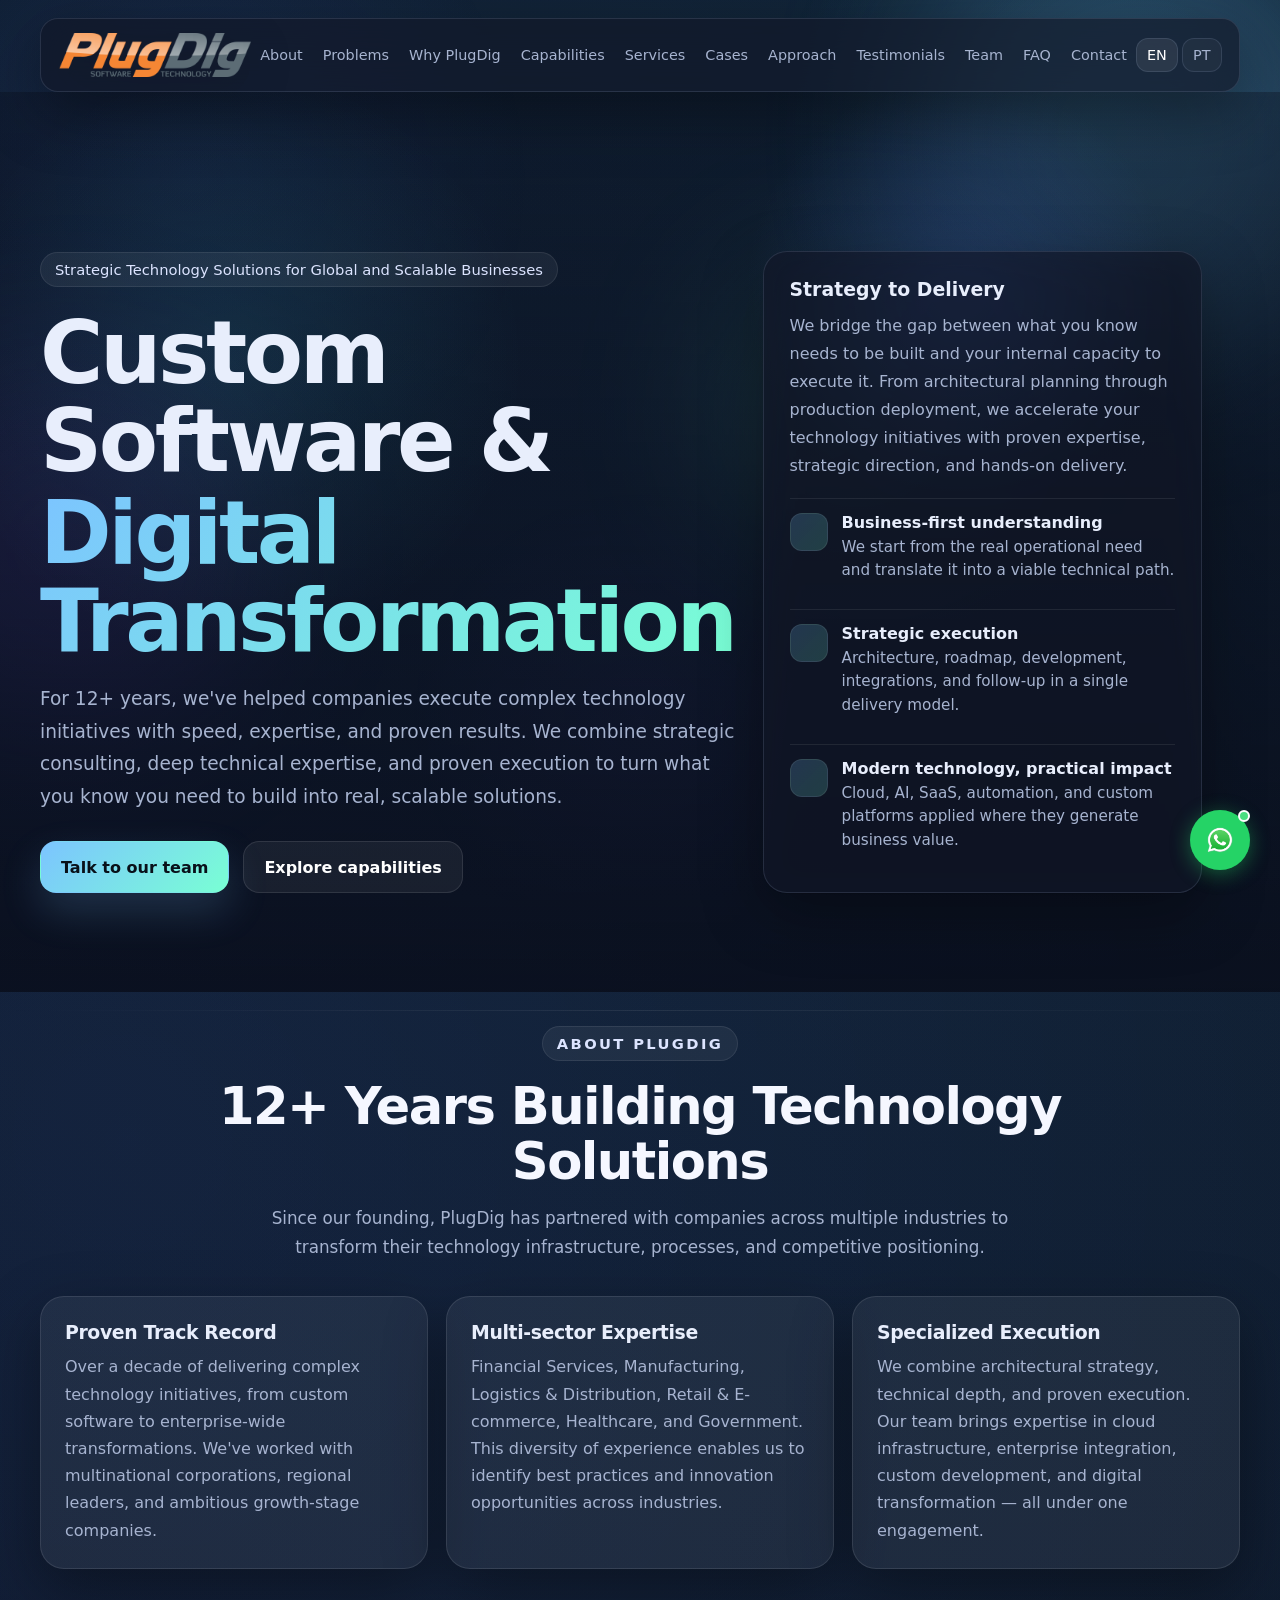
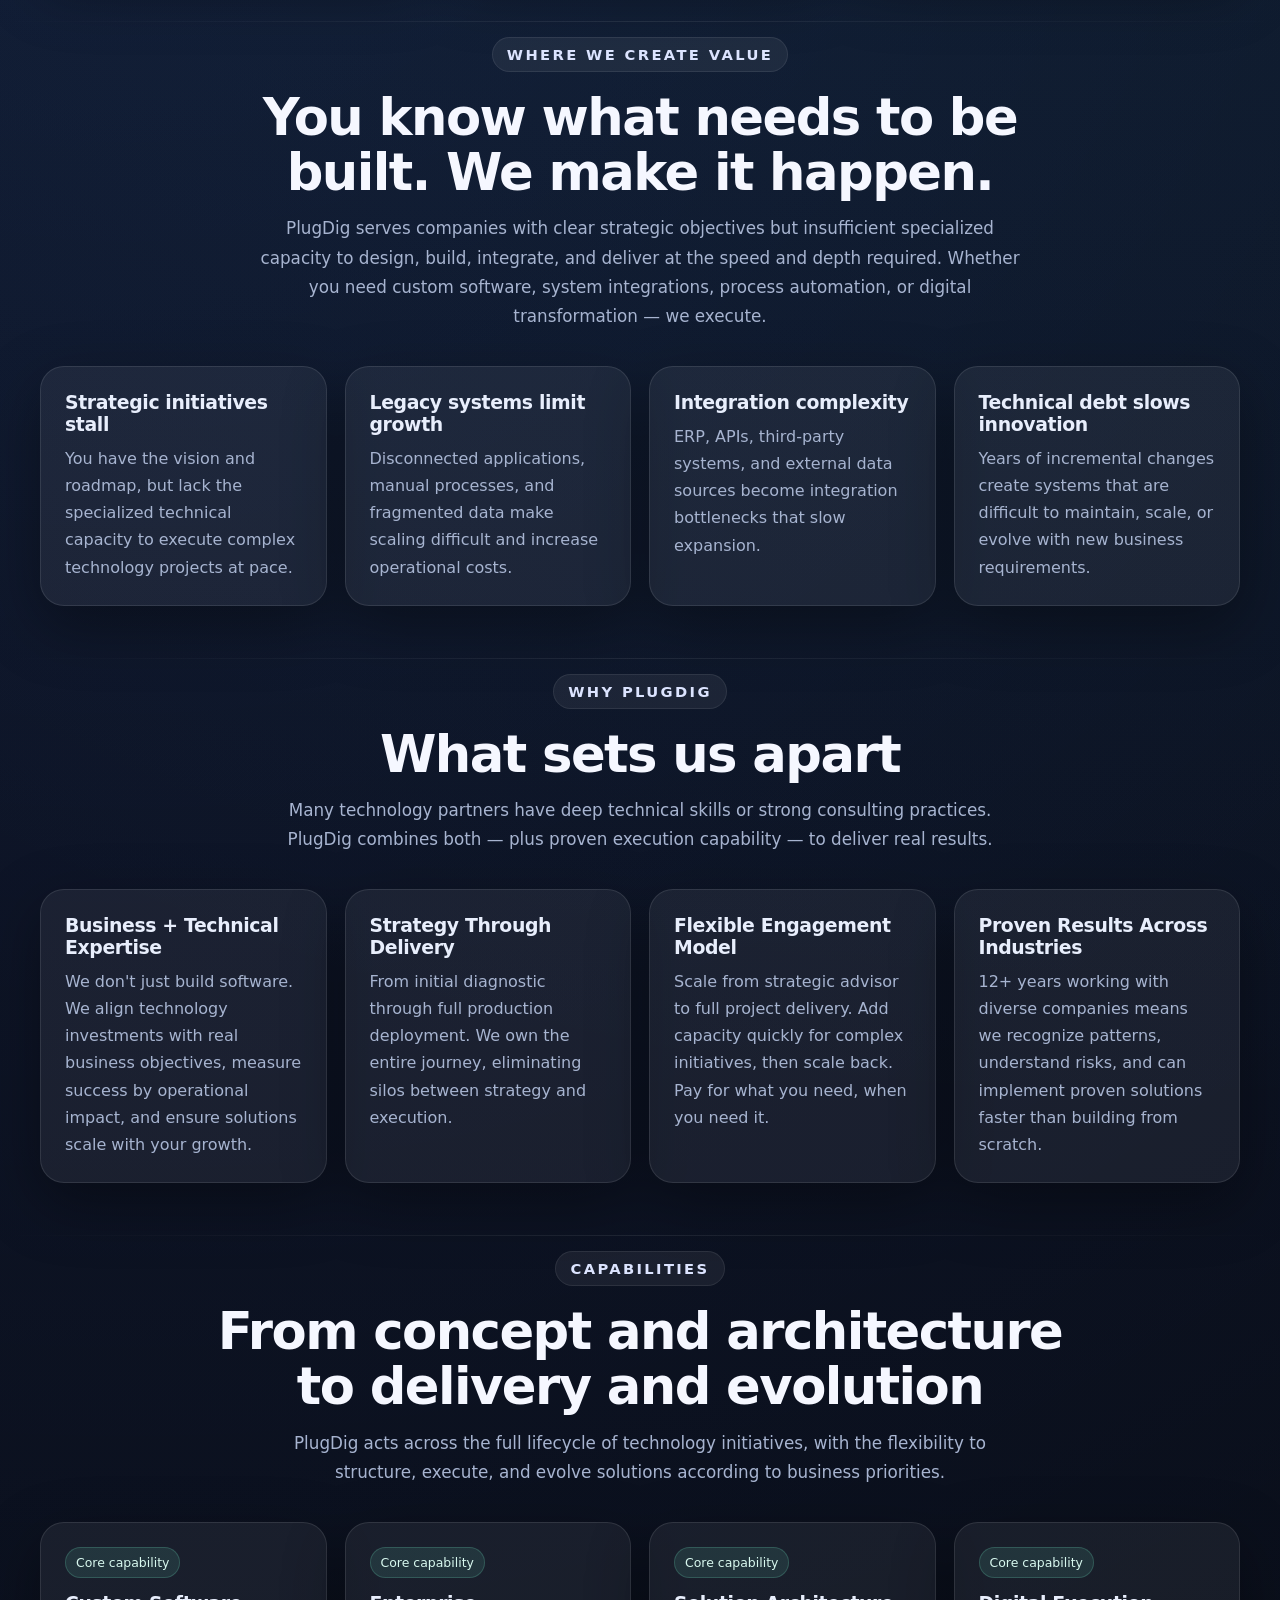
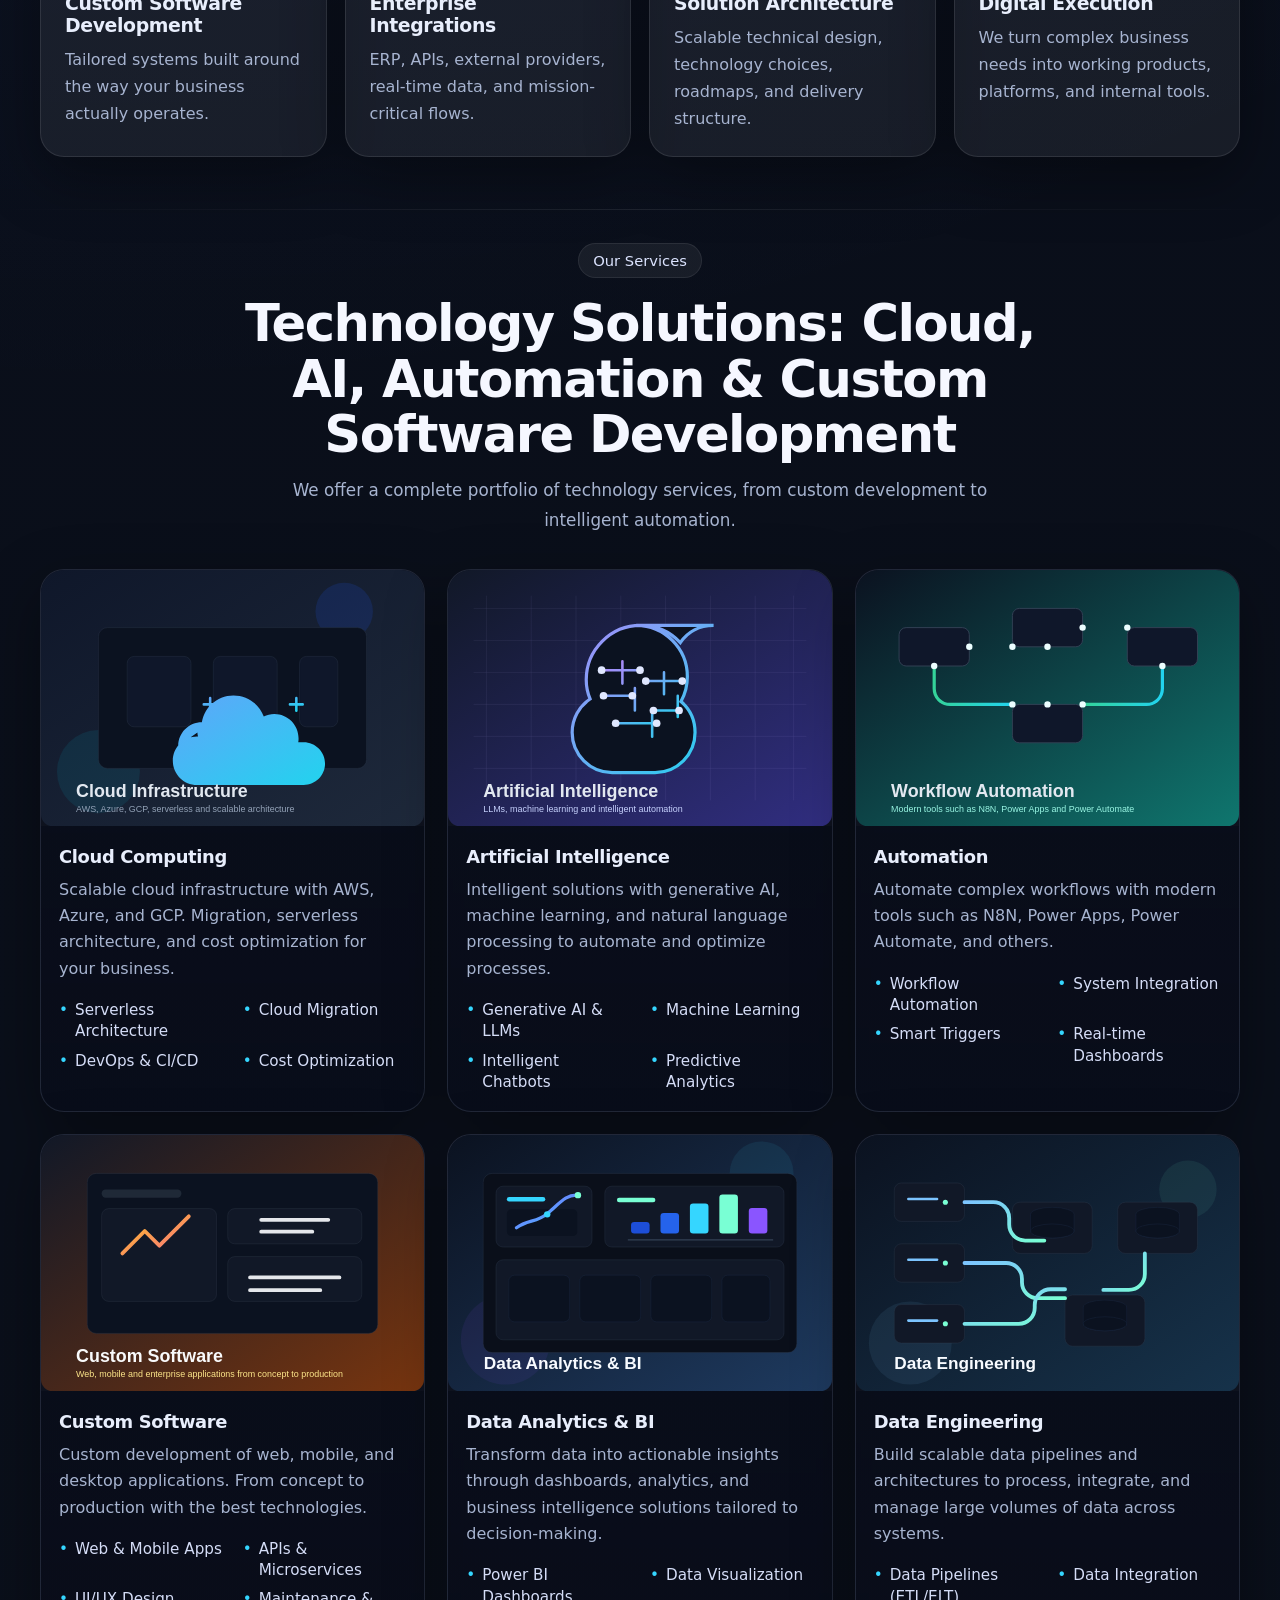
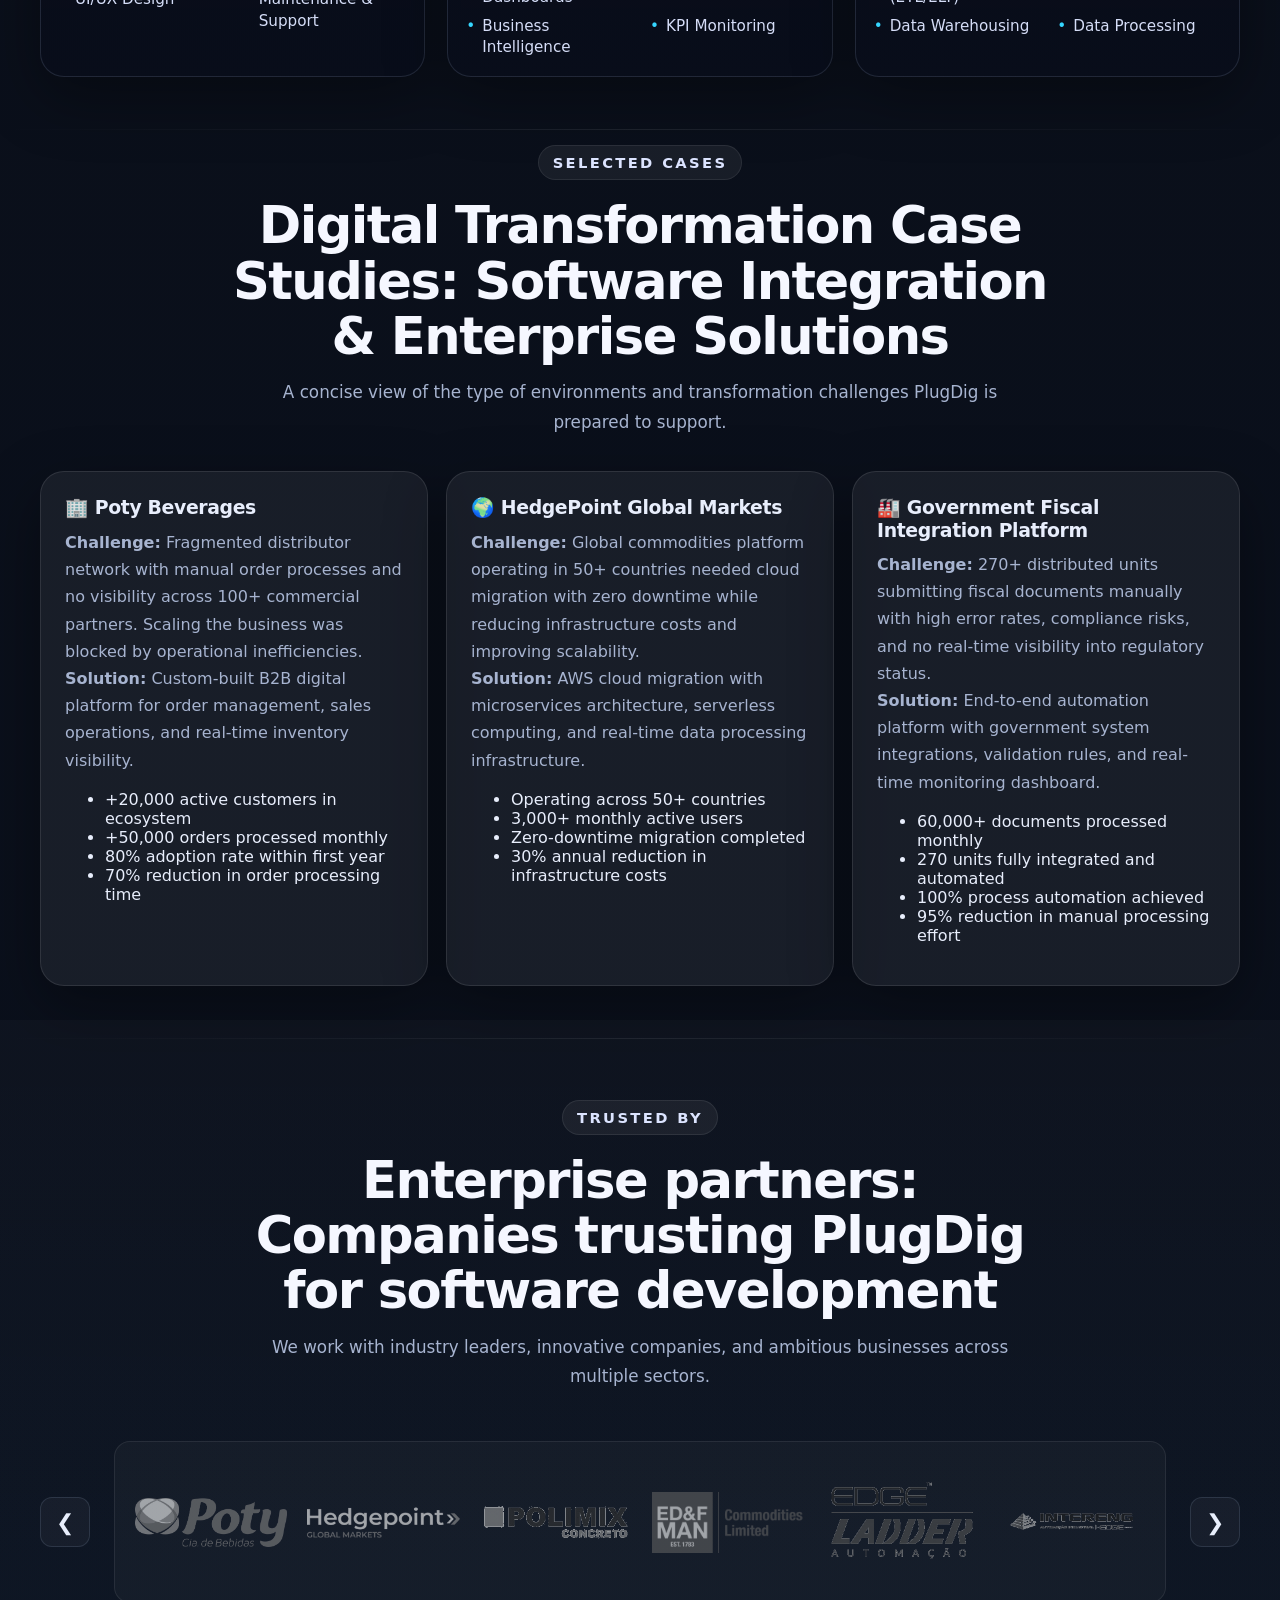
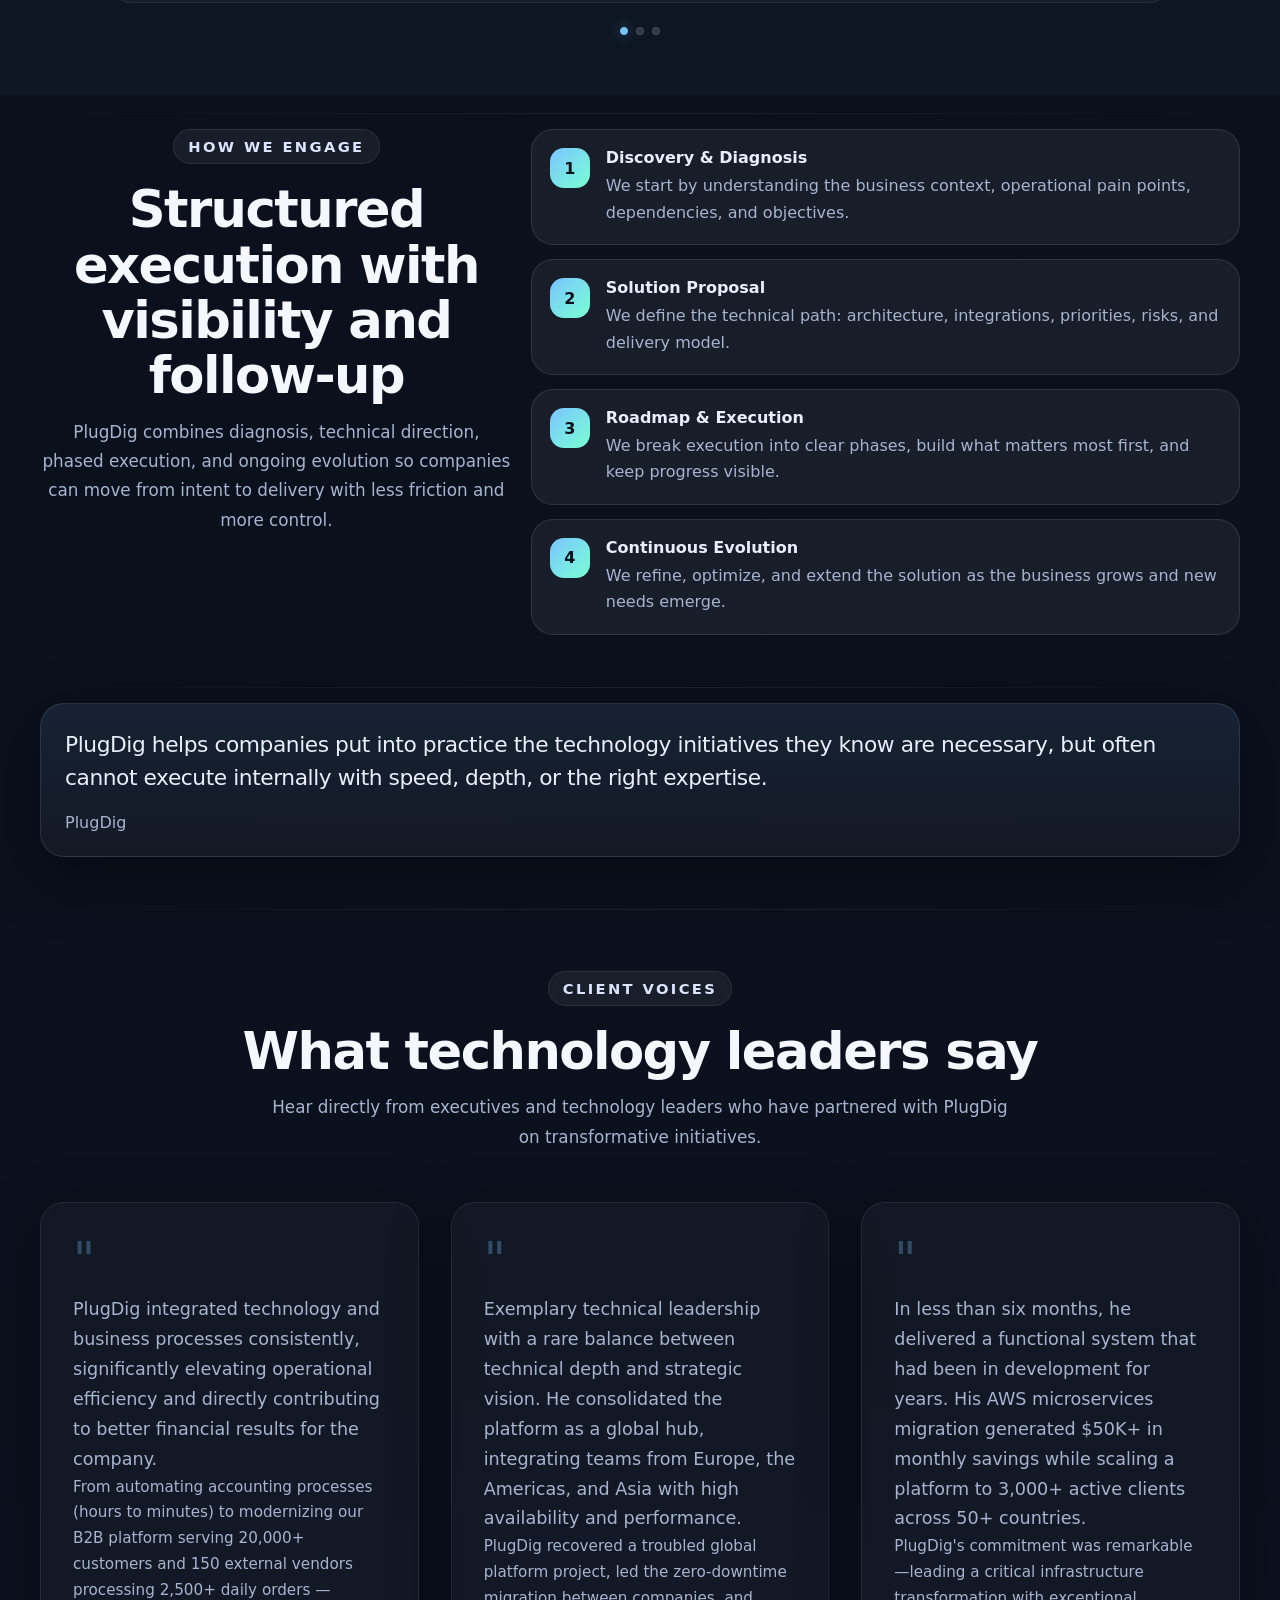
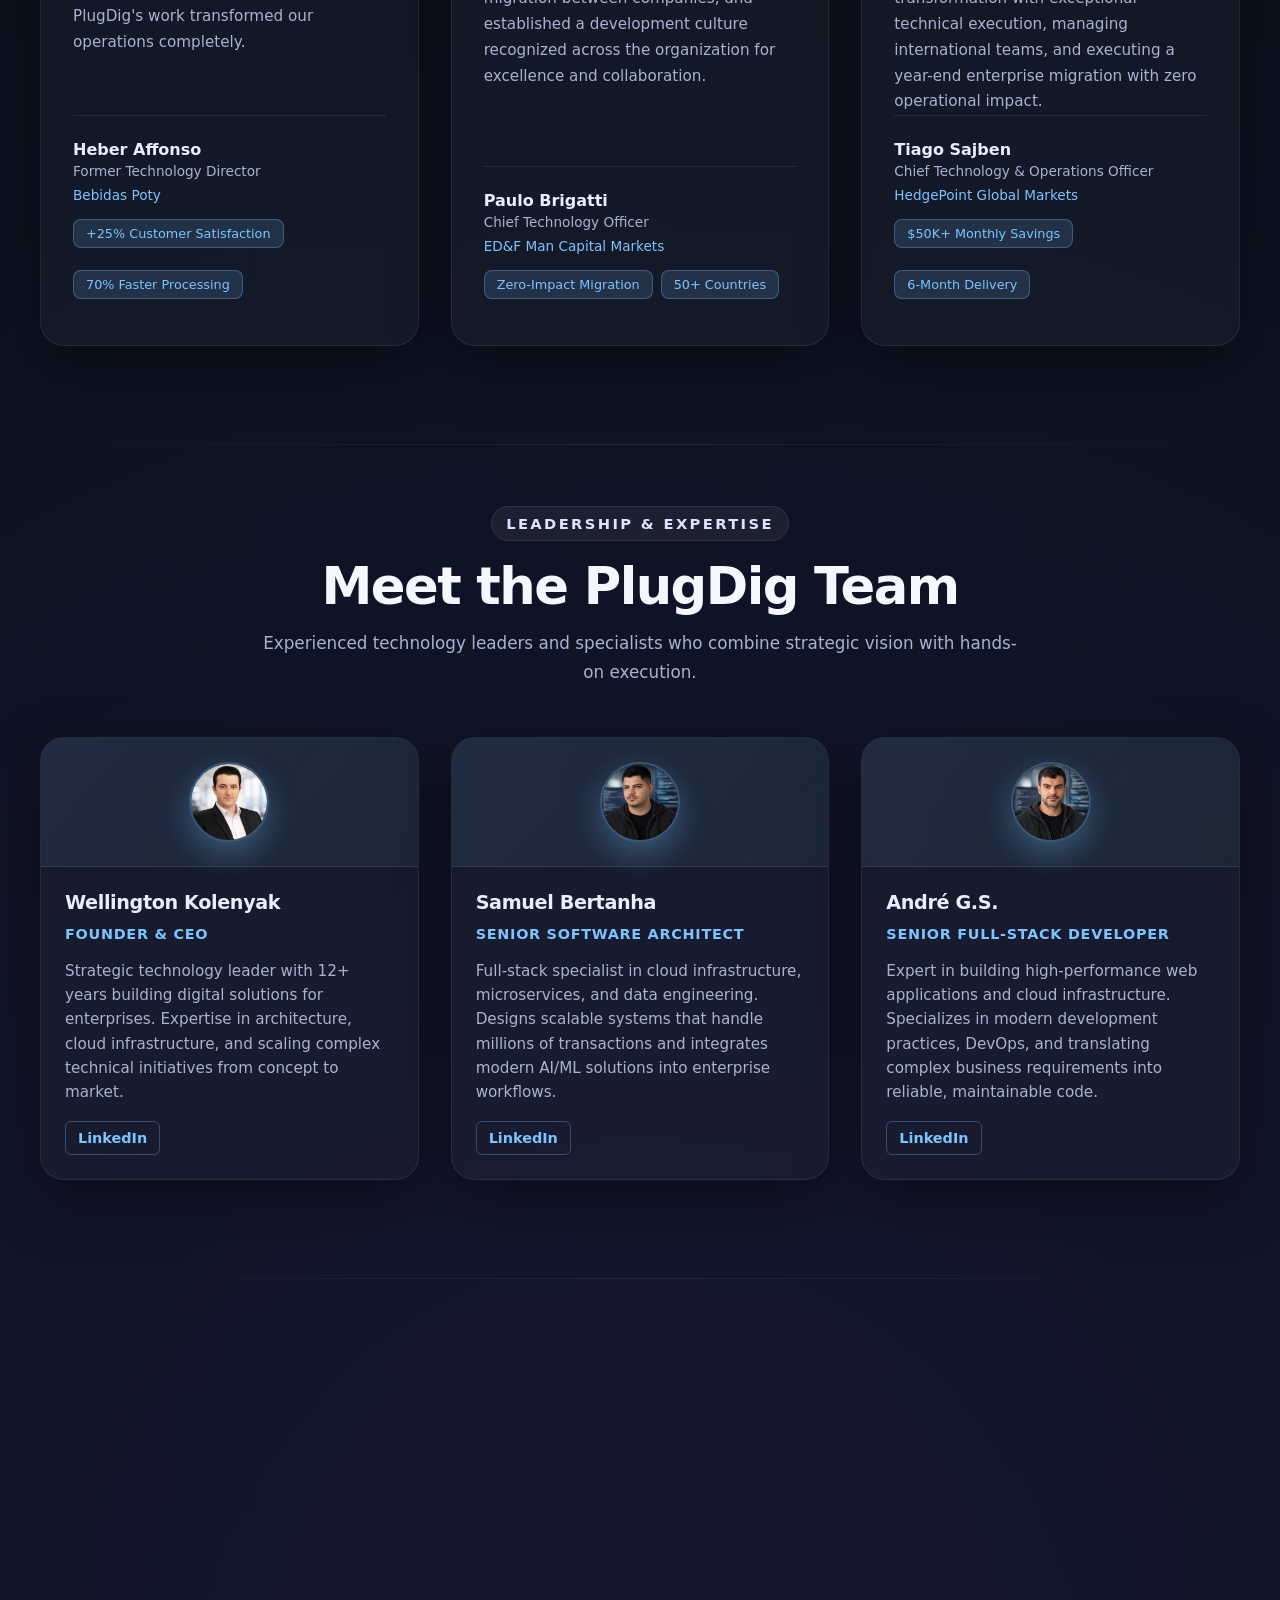
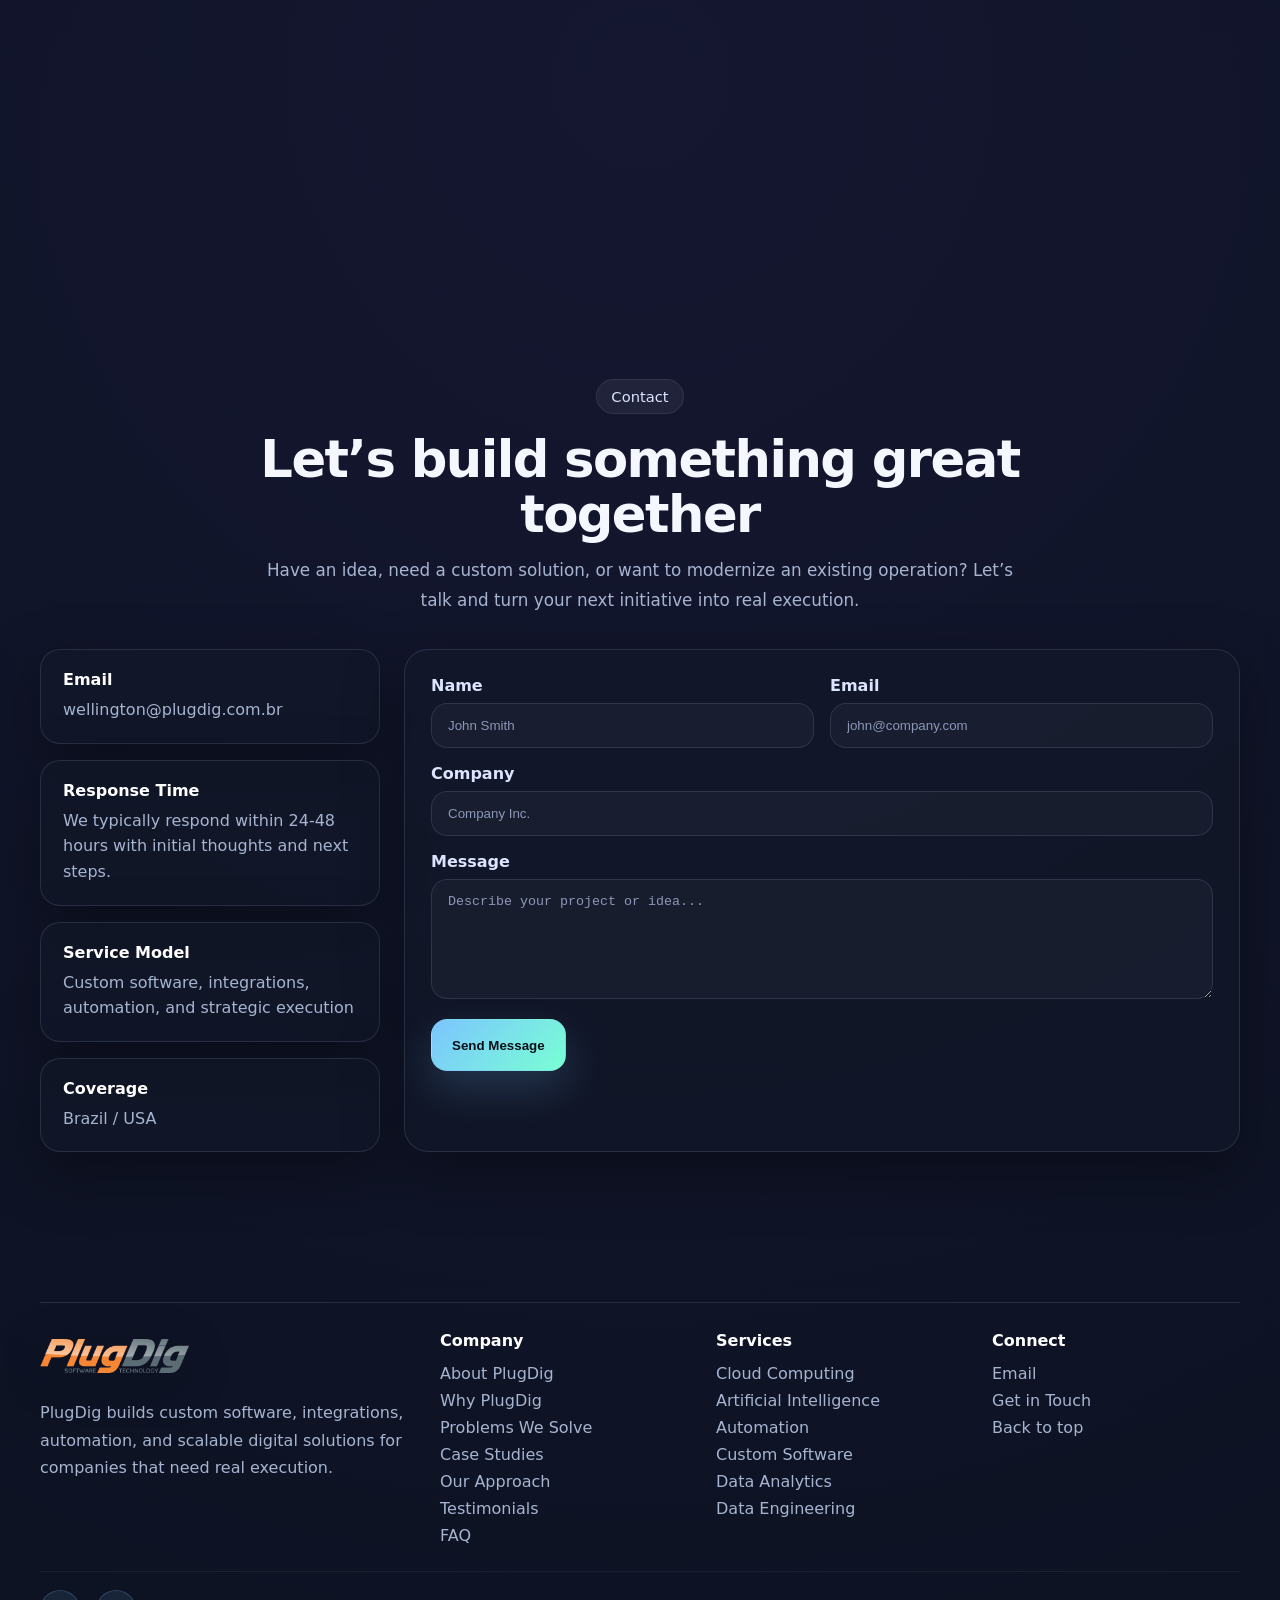
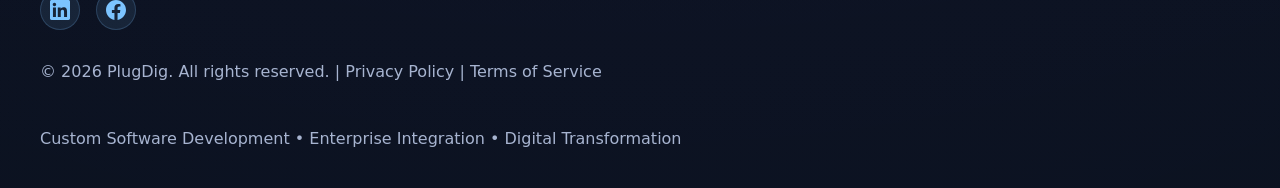
==== commit 900a5ea0: "Ajustes de ortografia" ====
--- a/index.html
+++ b/index.html
@@ -184,7 +184,7 @@
     <div class="container">
       <div class="section-head reveal">
         <span class="kicker">Why PlugDig</span>
-        <h2>What Sets Us Apart</h2>
+        <h2>What sets us apart</h2>
         <p>Many technology partners have deep technical skills or strong consulting practices. PlugDig combines both — plus proven execution capability — to deliver real results.</p>
       </div>
       <div class="grid-4">
@@ -241,7 +241,7 @@
     <div class="container">
       <div class="section-head reveal">
         <span class="kicker">Trusted By</span>
-        <h2>Enterprise Partners: Companies Trusting PlugDig for Software Development</h2>
+        <h2>Enterprise partners: Companies trusting PlugDig for software development</h2>
         <p>We work with industry leaders, innovative companies, and ambitious businesses across multiple sectors.</p>
       </div>
       <div class="carousel-wrapper reveal">
@@ -318,7 +318,7 @@
     <div class="container">
       <div class="section-head reveal">
         <span class="kicker">Client Voices</span>
-        <h2>What Technology Leaders Say</h2>
+        <h2>What technology leaders say</h2>
         <p>Hear directly from executives and technology leaders who have partnered with PlugDig on transformative initiatives.</p>
       </div>
 
@@ -449,7 +449,7 @@
     <div class="container">
       <div class="section-head reveal">
         <span class="kicker">Questions & Answers</span>
-        <h2>Frequently Asked Questions</h2>
+        <h2>Frequently asked questions</h2>
         <p>Common questions from companies exploring digital transformation and custom software solutions.</p>
       </div>
 
@@ -660,7 +660,7 @@
     <div class="container">
       <div class="section-heading center reveal">
         <span class="section-badge">Contact</span>
-        <h2>Let’s Build Something Great Together</h2>
+        <h2>Let’s build something great together</h2>
         <p>Have an idea, need a custom solution, or want to modernize an existing operation? Let’s talk and turn your next initiative into real execution.</p>
       </div>
 
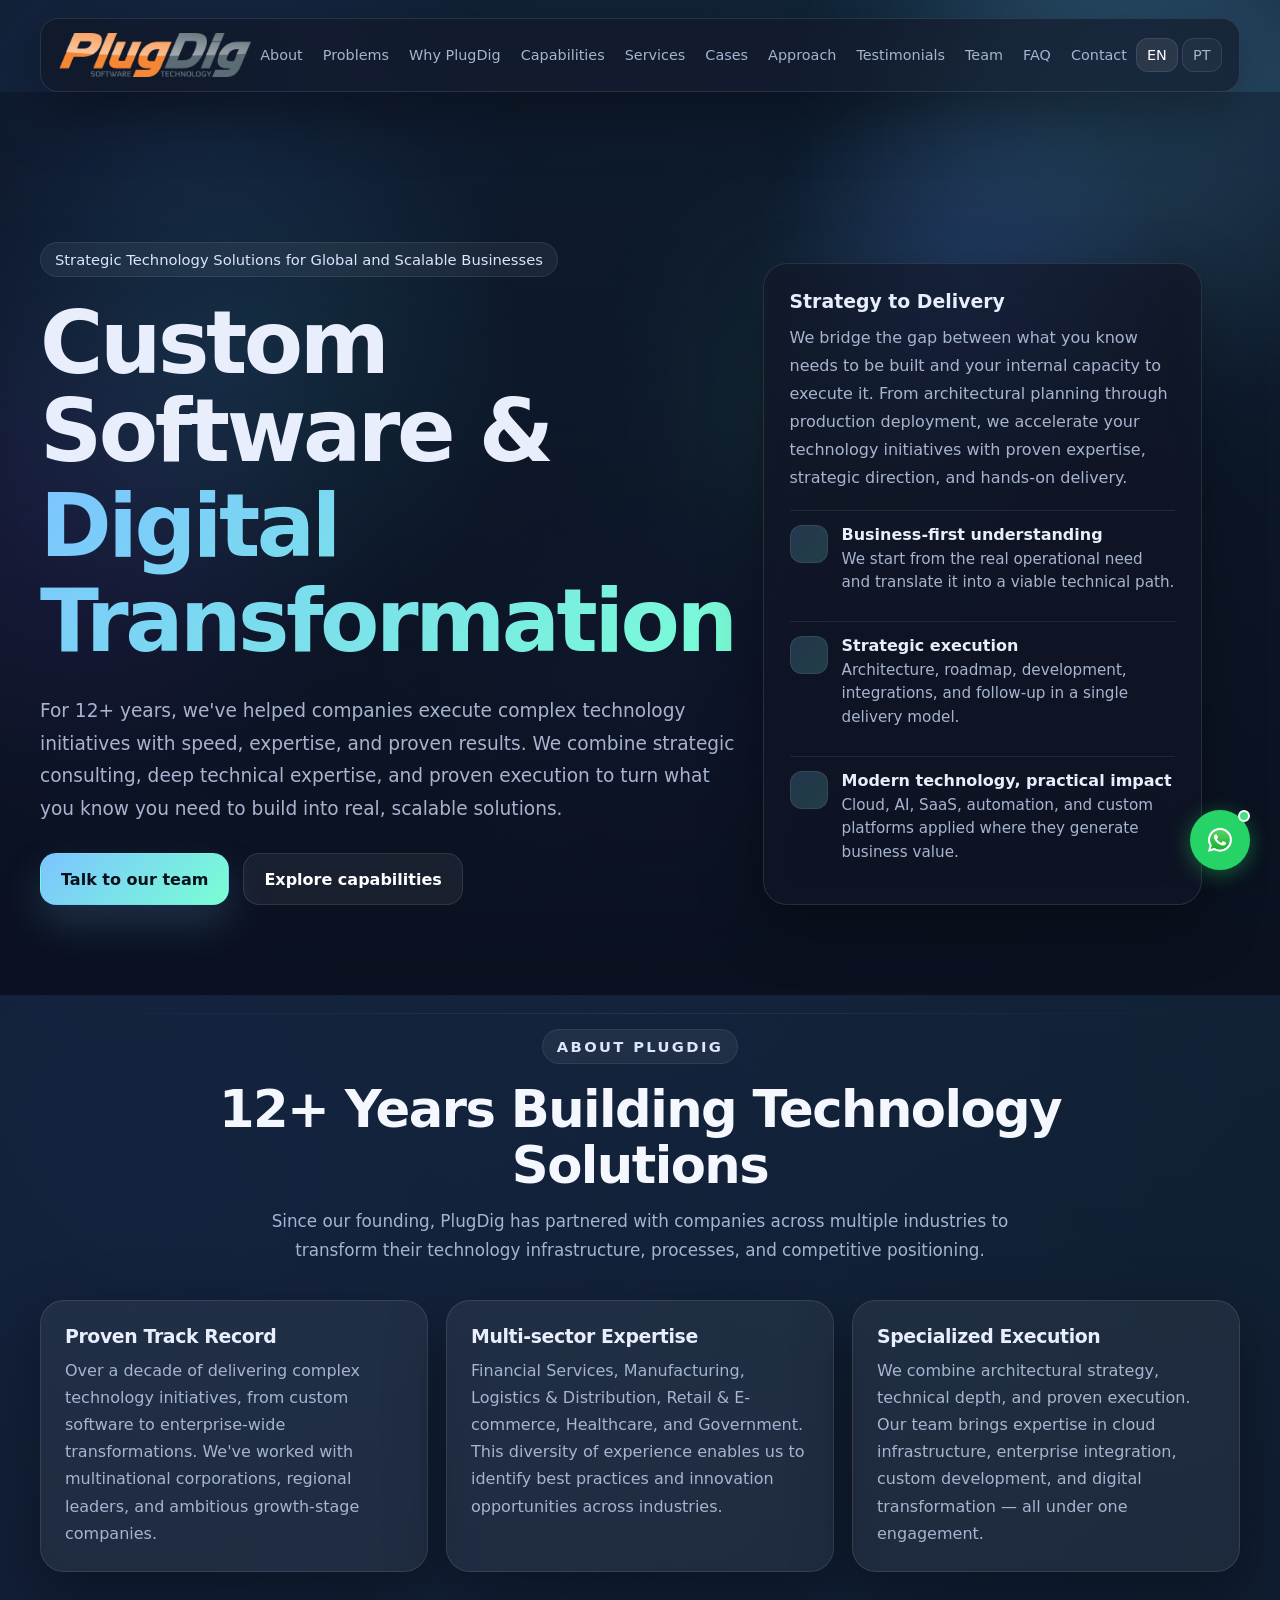
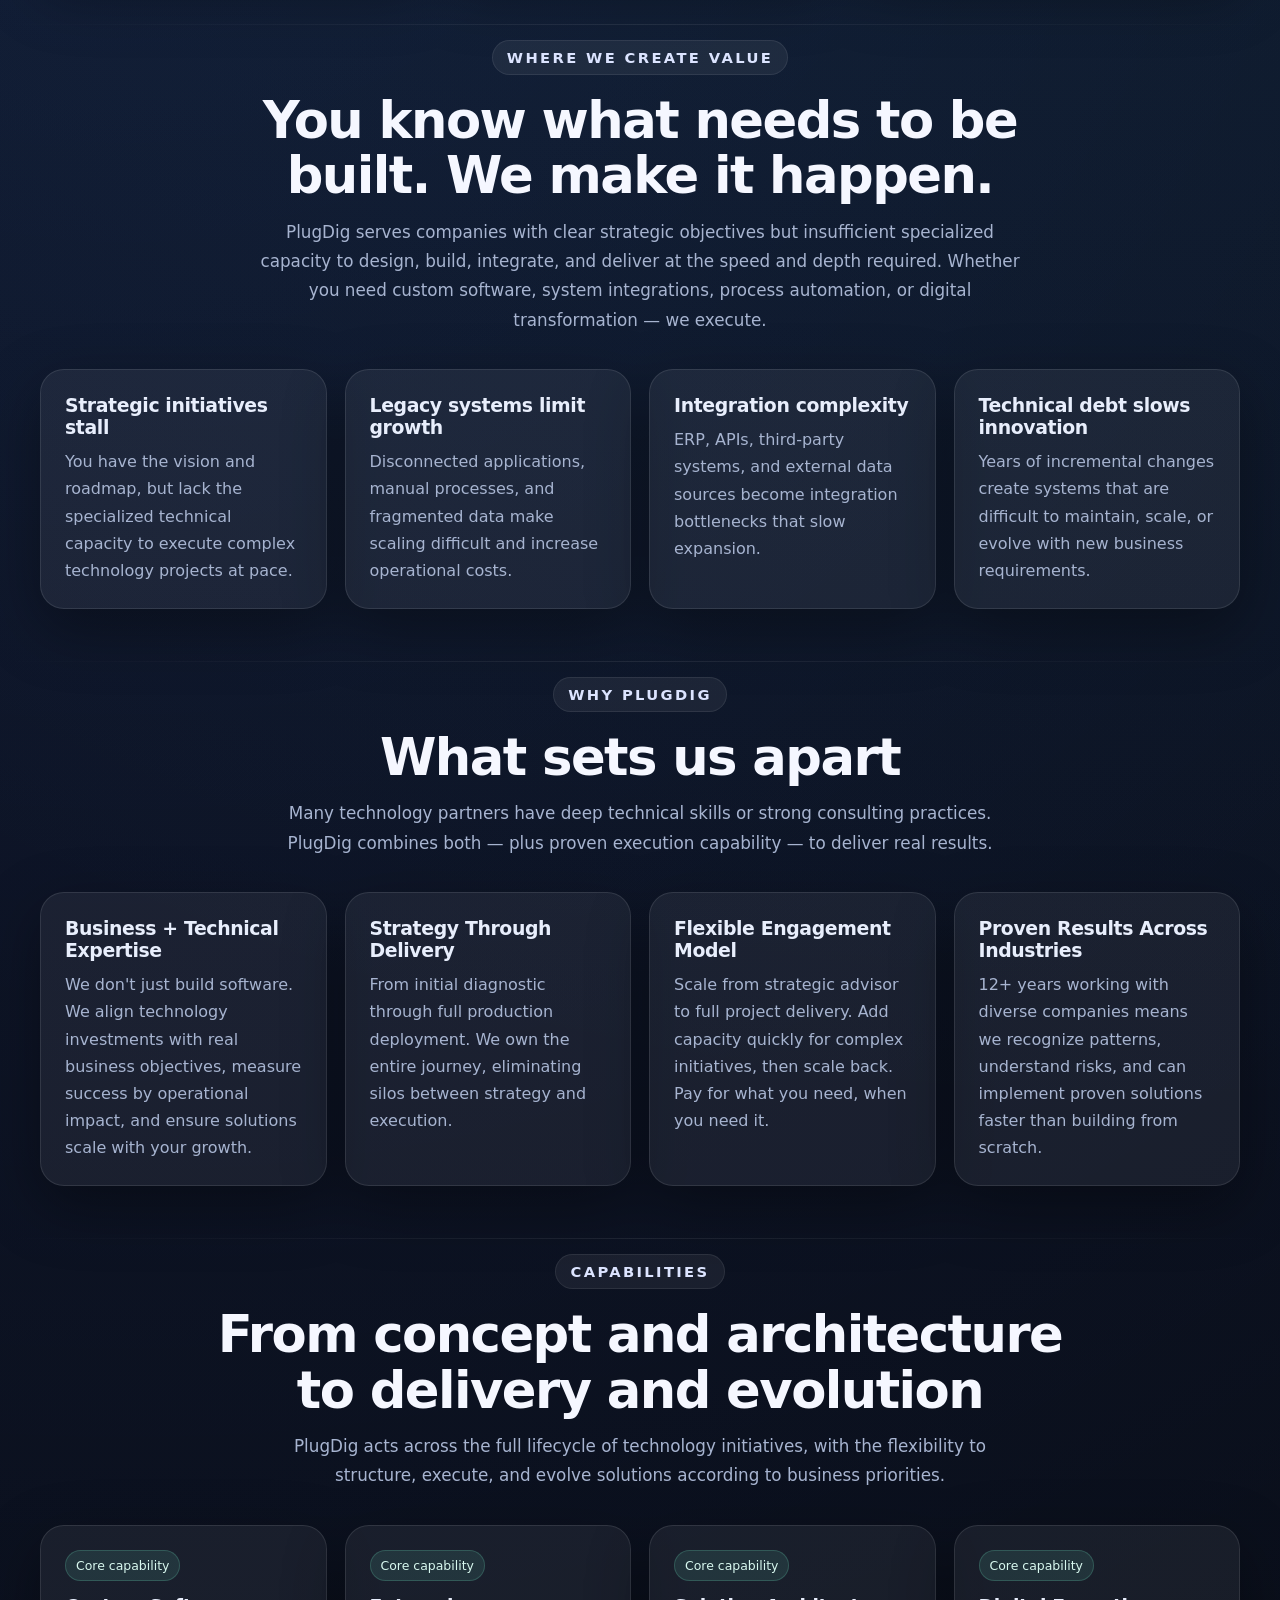
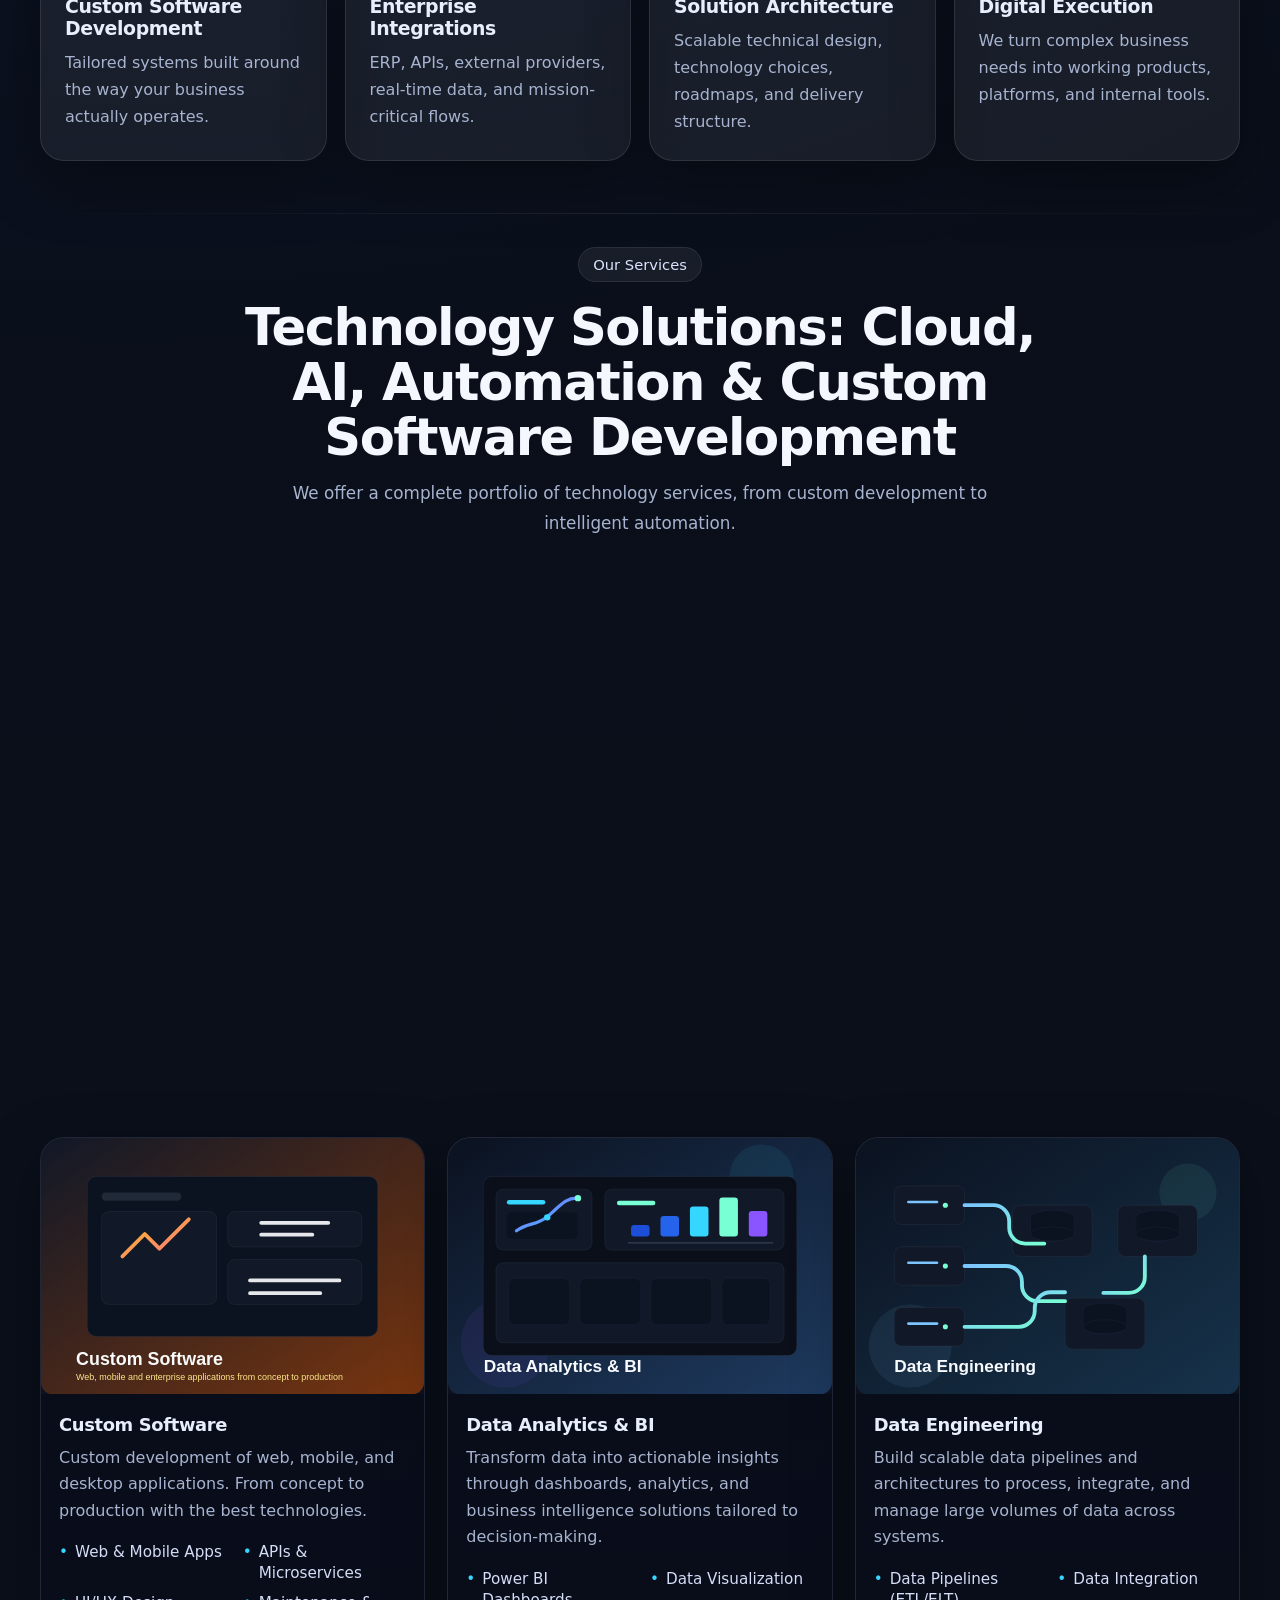
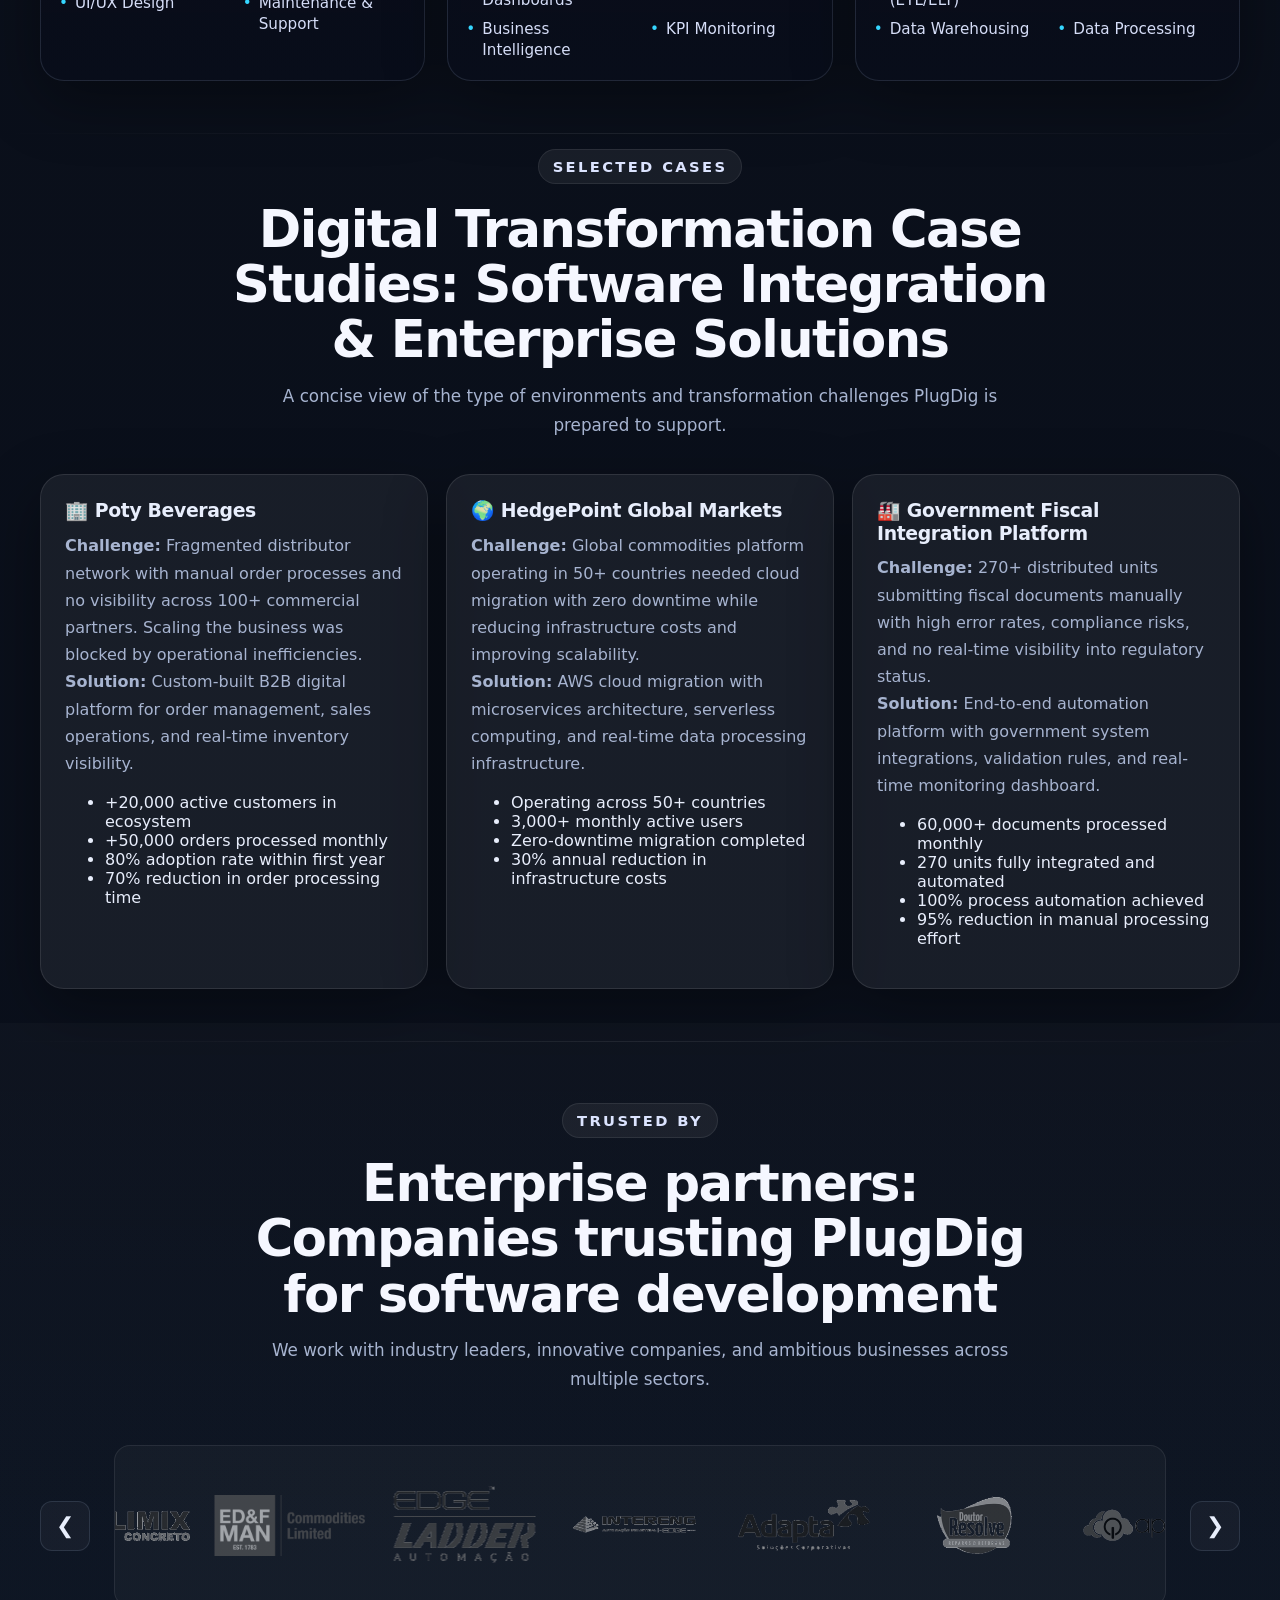
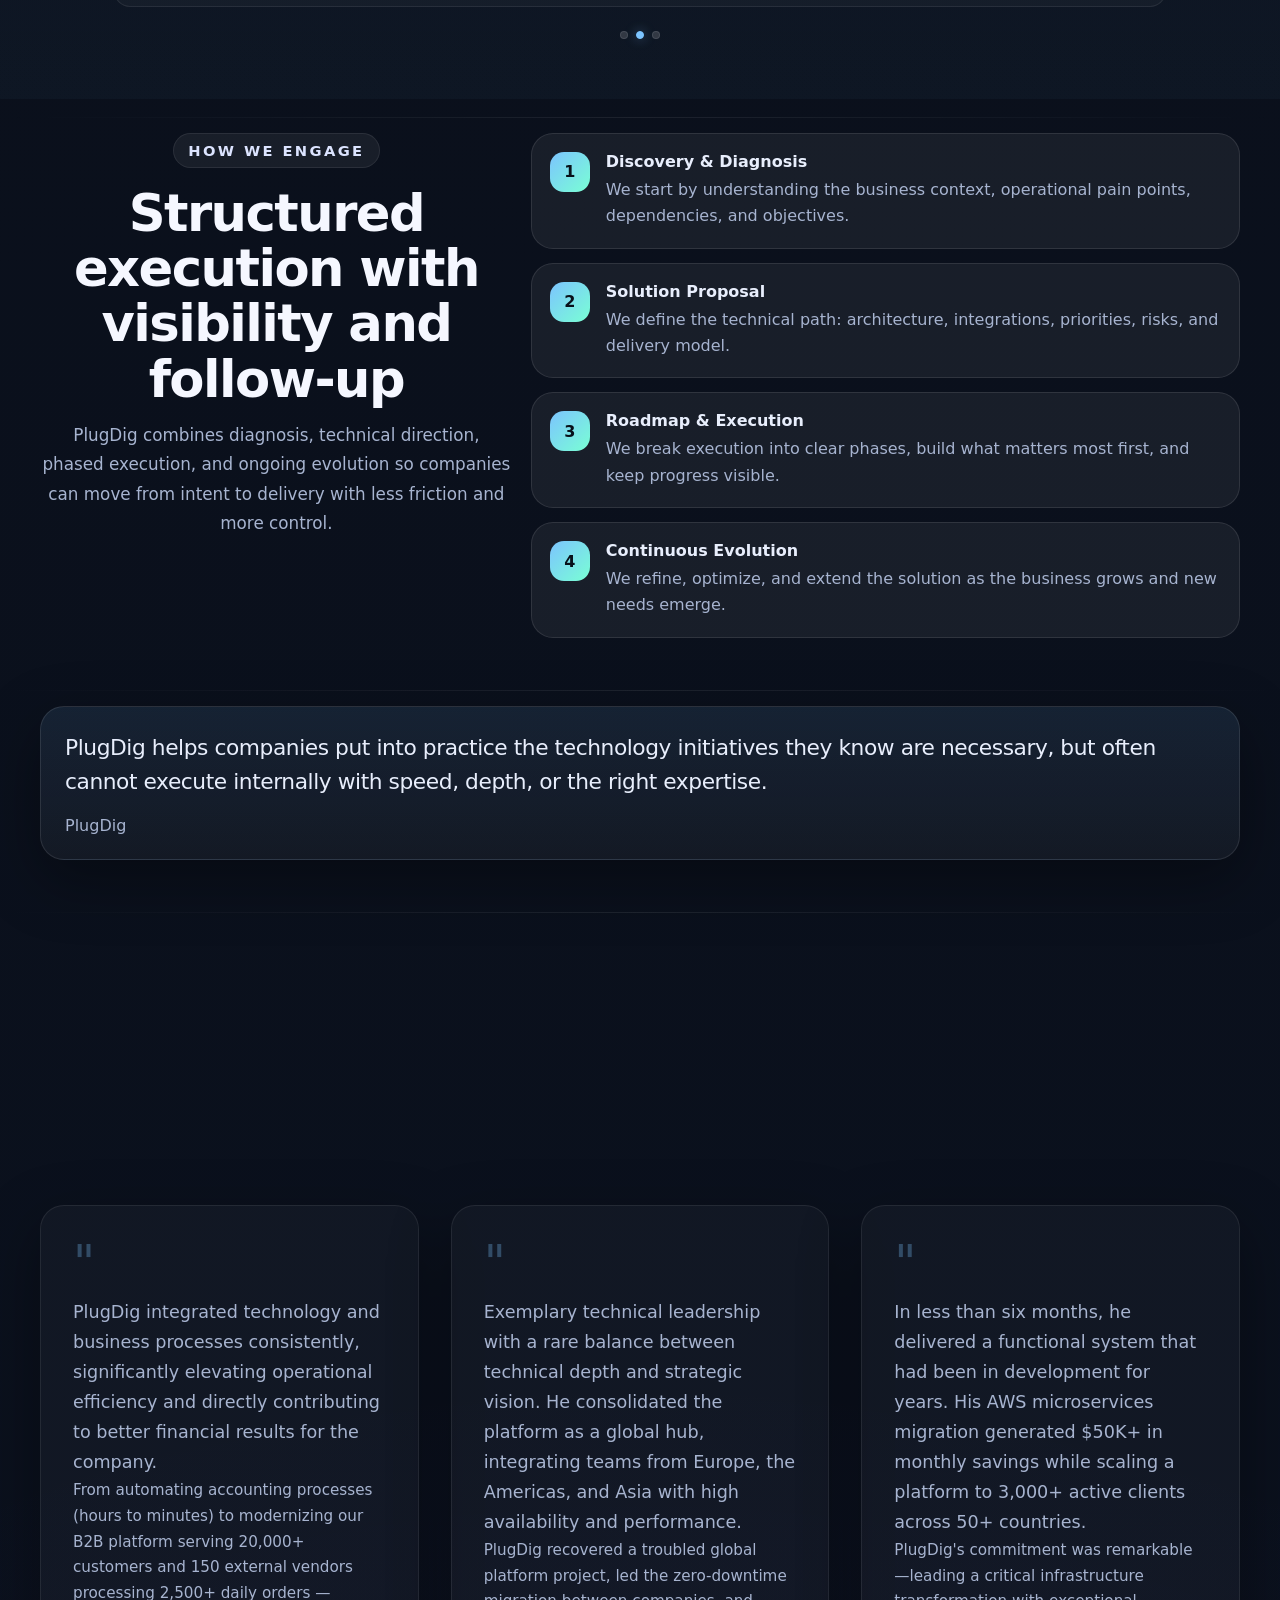
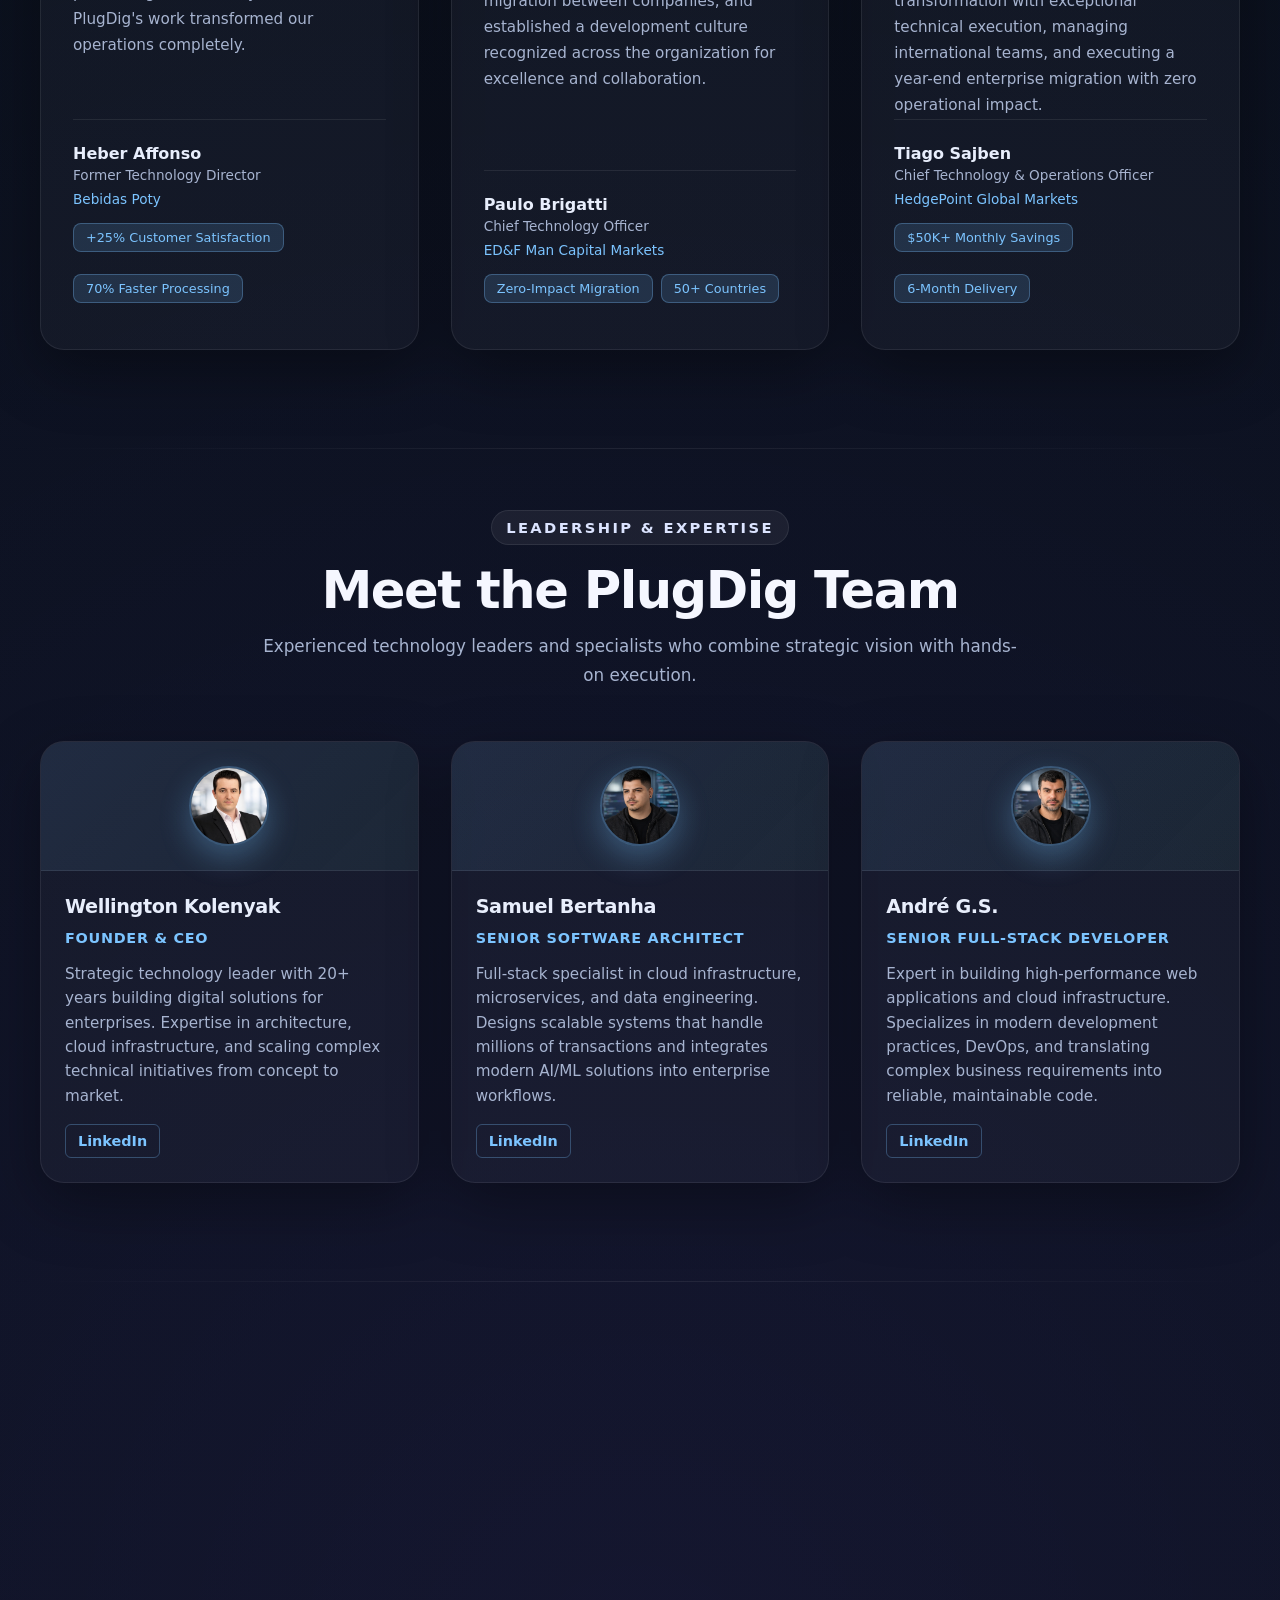
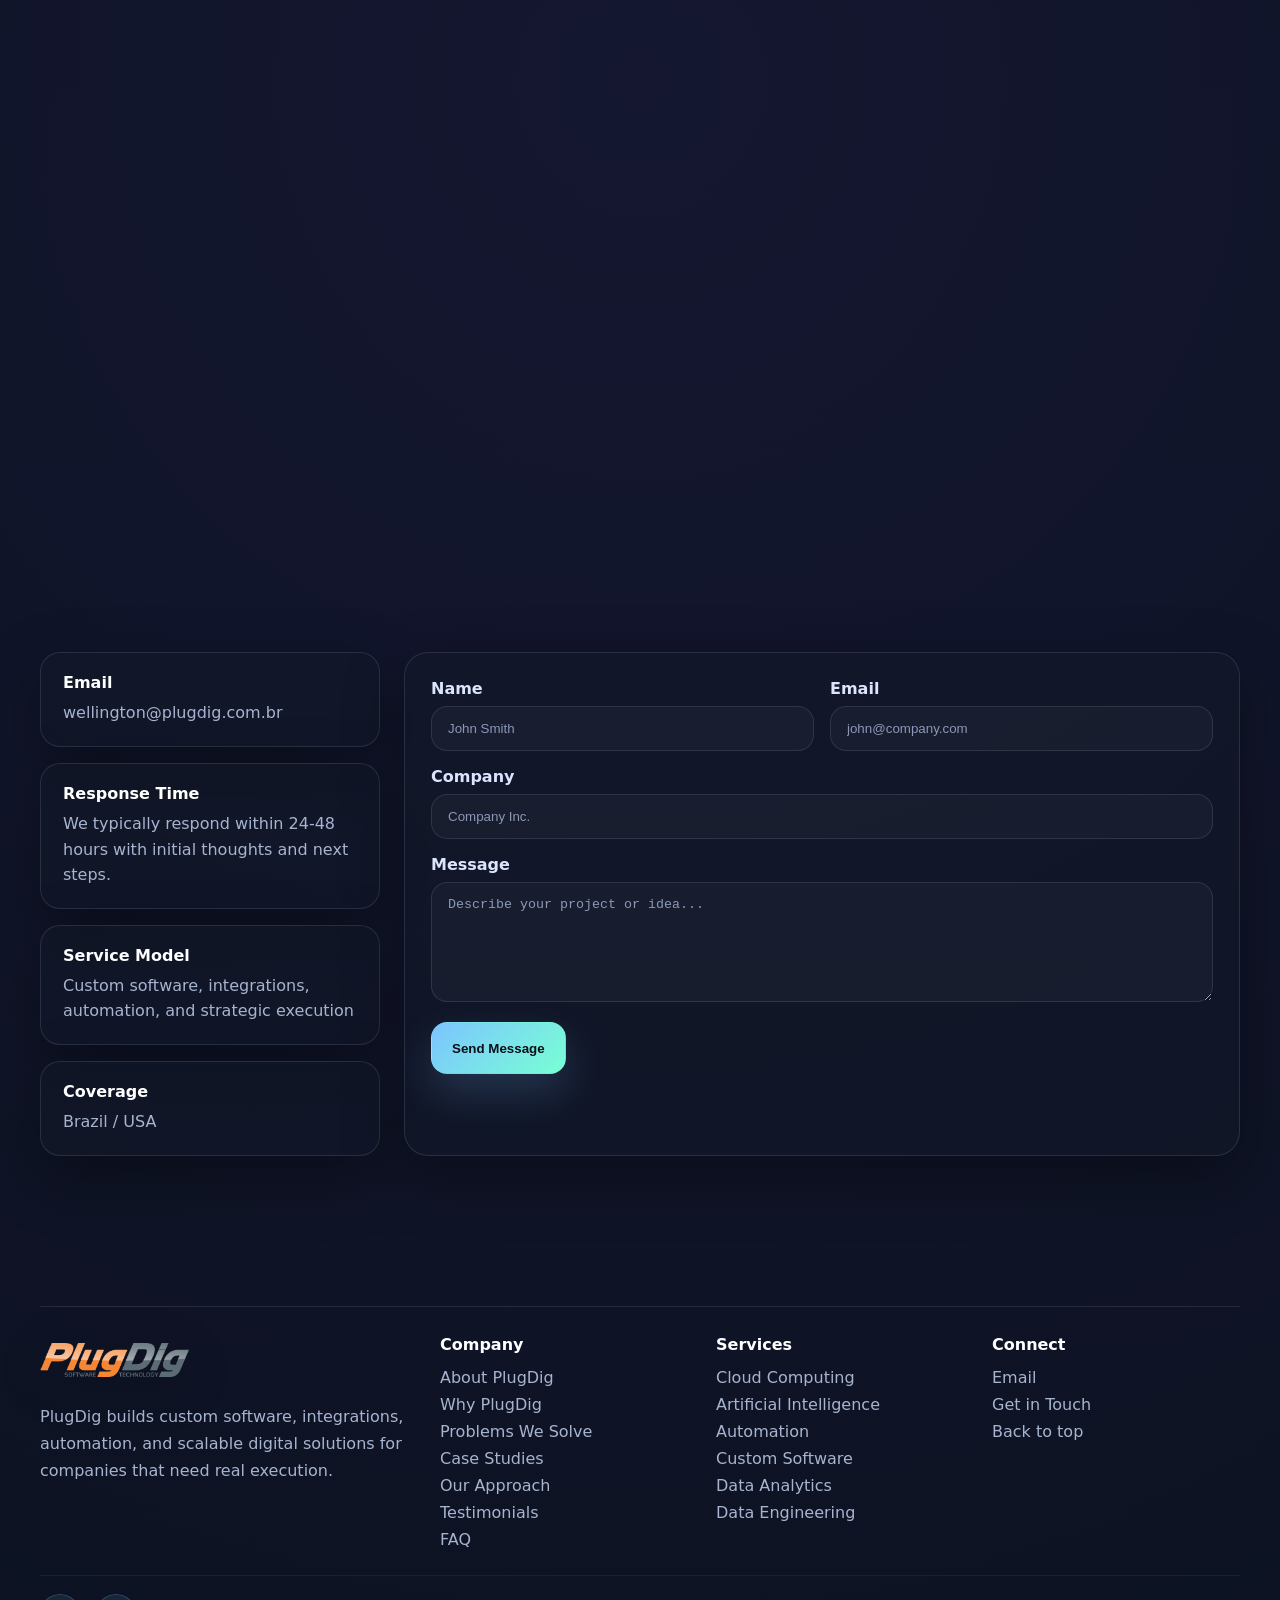
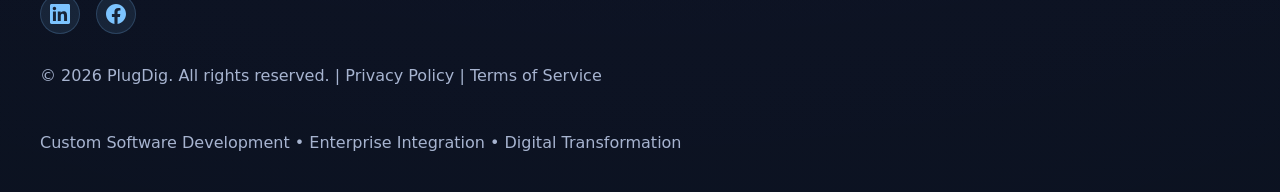
==== commit a4c9dd21: "Update bio for Wellington Kolenyak to reflect 20+ years of experience" ====
--- a/index.html
+++ b/index.html
@@ -413,7 +413,7 @@
           <div class="team-card-body">
             <h3>Wellington Kolenyak</h3>
             <p class="role">Founder & CEO</p>
-            <p class="bio">Strategic technology leader with 12+ years building digital solutions for enterprises. Expertise in architecture, cloud infrastructure, and scaling complex technical initiatives from concept to market.</p>
+            <p class="bio">Strategic technology leader with 20+ years building digital solutions for enterprises. Expertise in architecture, cloud infrastructure, and scaling complex technical initiatives from concept to market.</p>
             <a href="https://www.linkedin.com/in/wellingtonkg/" target="_blank" rel="noopener noreferrer" class="social-link">LinkedIn</a>
           </div>
         </article>
--- a/assets/style.css
+++ b/assets/style.css
@@ -774,7 +774,11 @@
   background: linear-gradient(135deg, var(--brand), var(--brand-2));
   -webkit-background-clip: text;
   background-clip: text;
-  color: transparent
+  -webkit-text-fill-color: transparent;
+  color: transparent;
+  display: inline-block;
+  padding-bottom: 8px;
+  line-height: 1.1
 }
 
 .hero-v2 p {
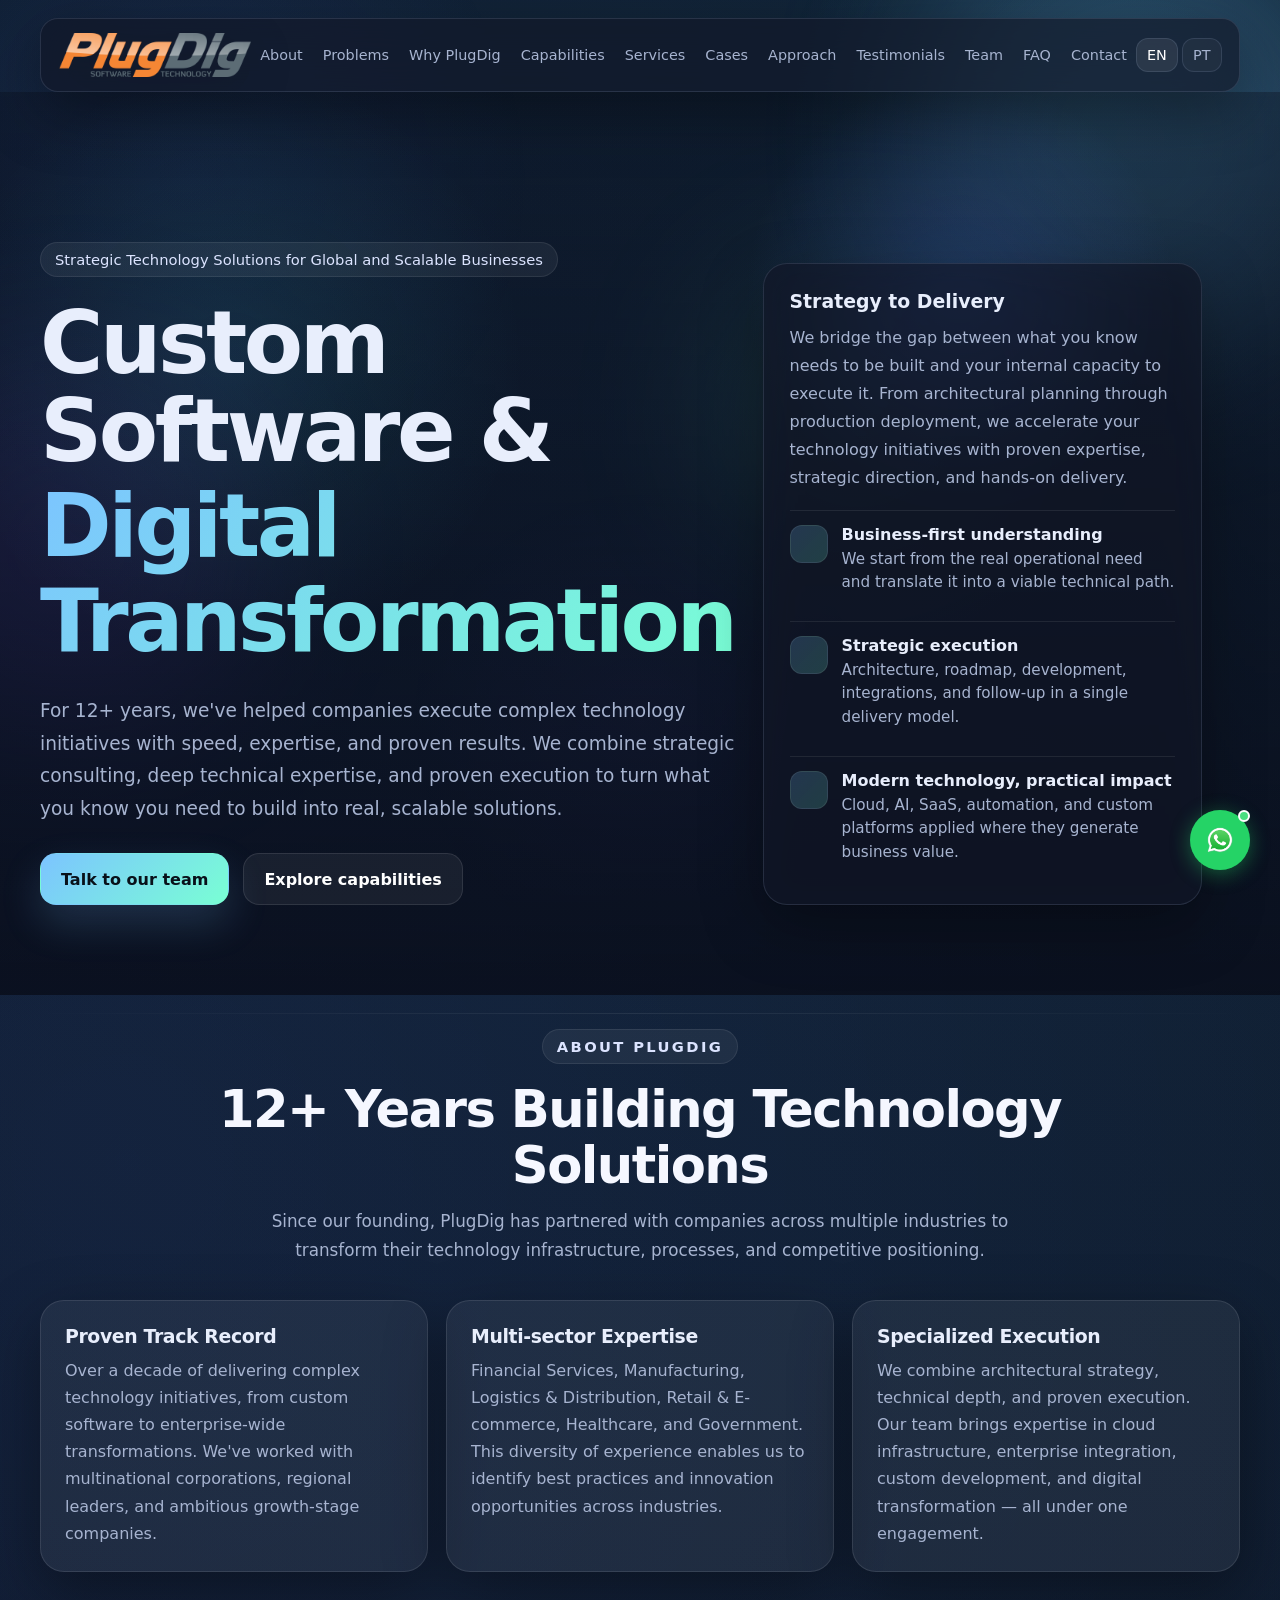
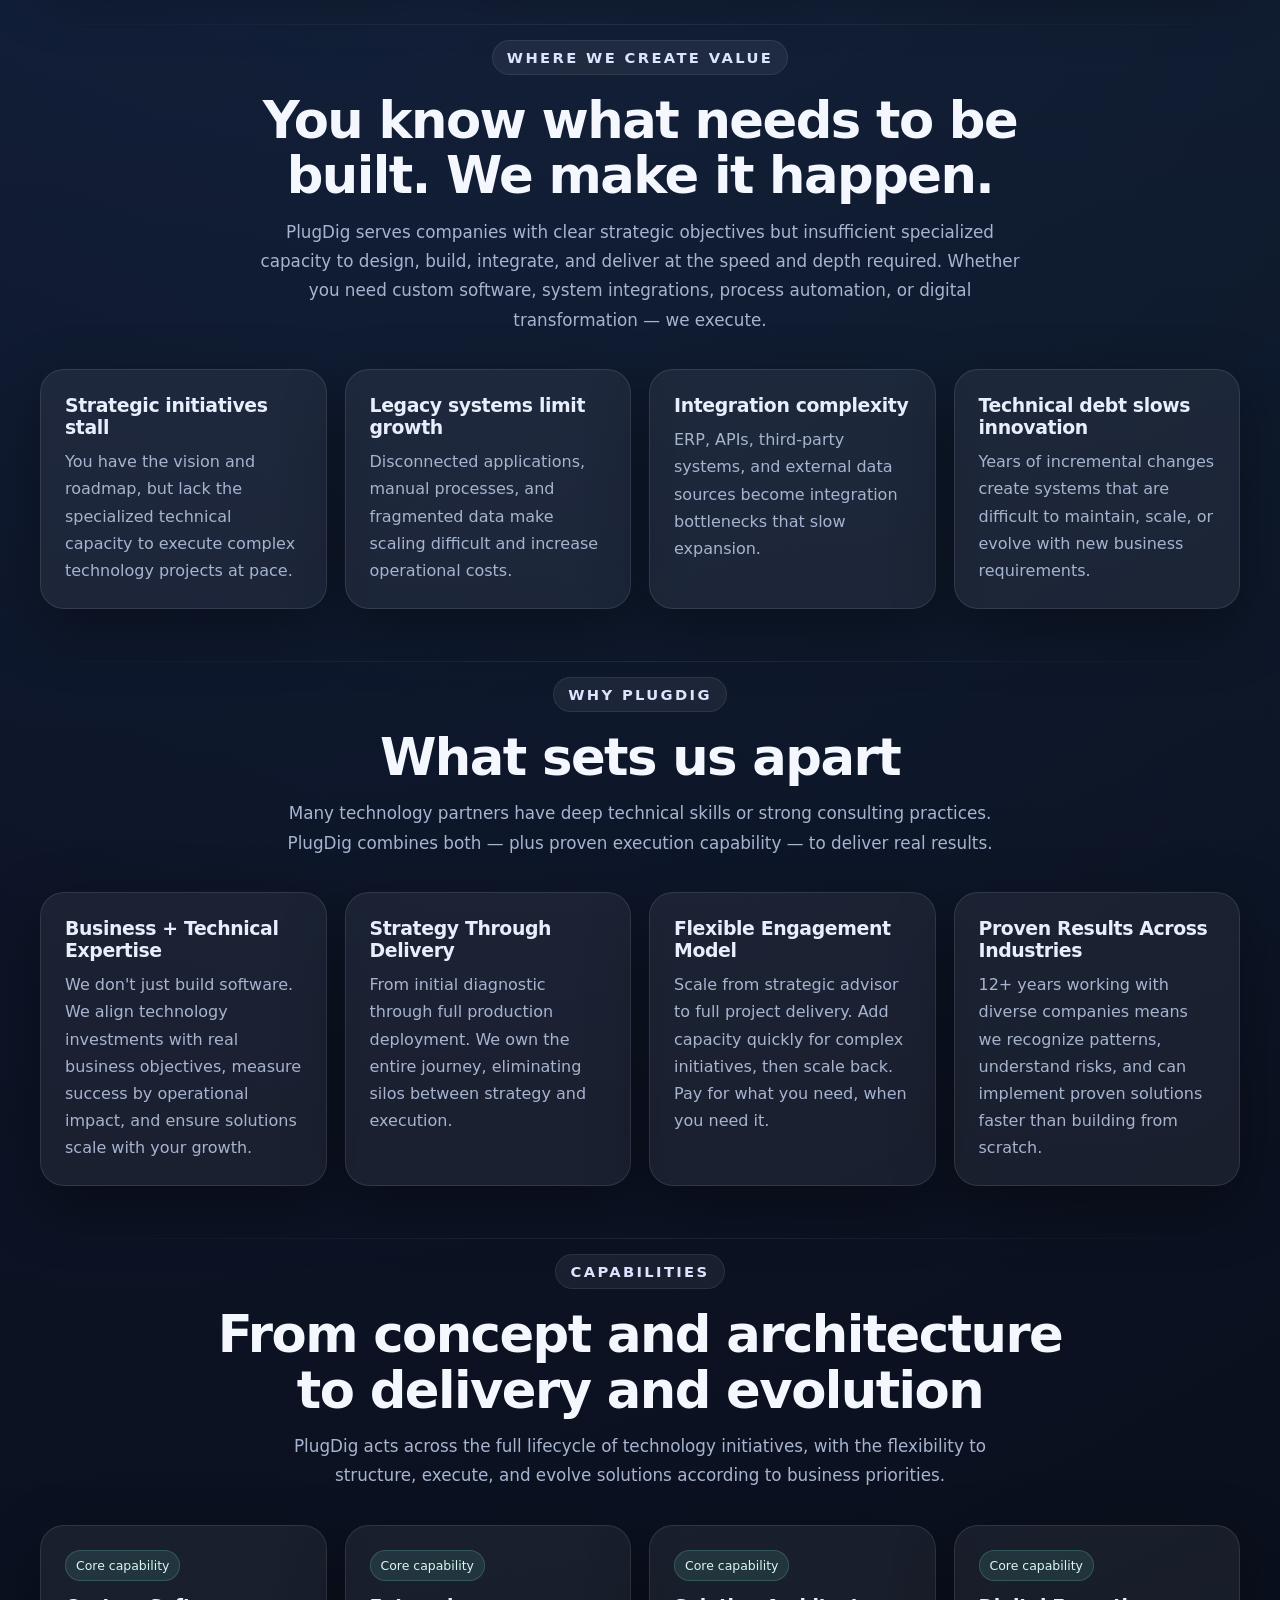
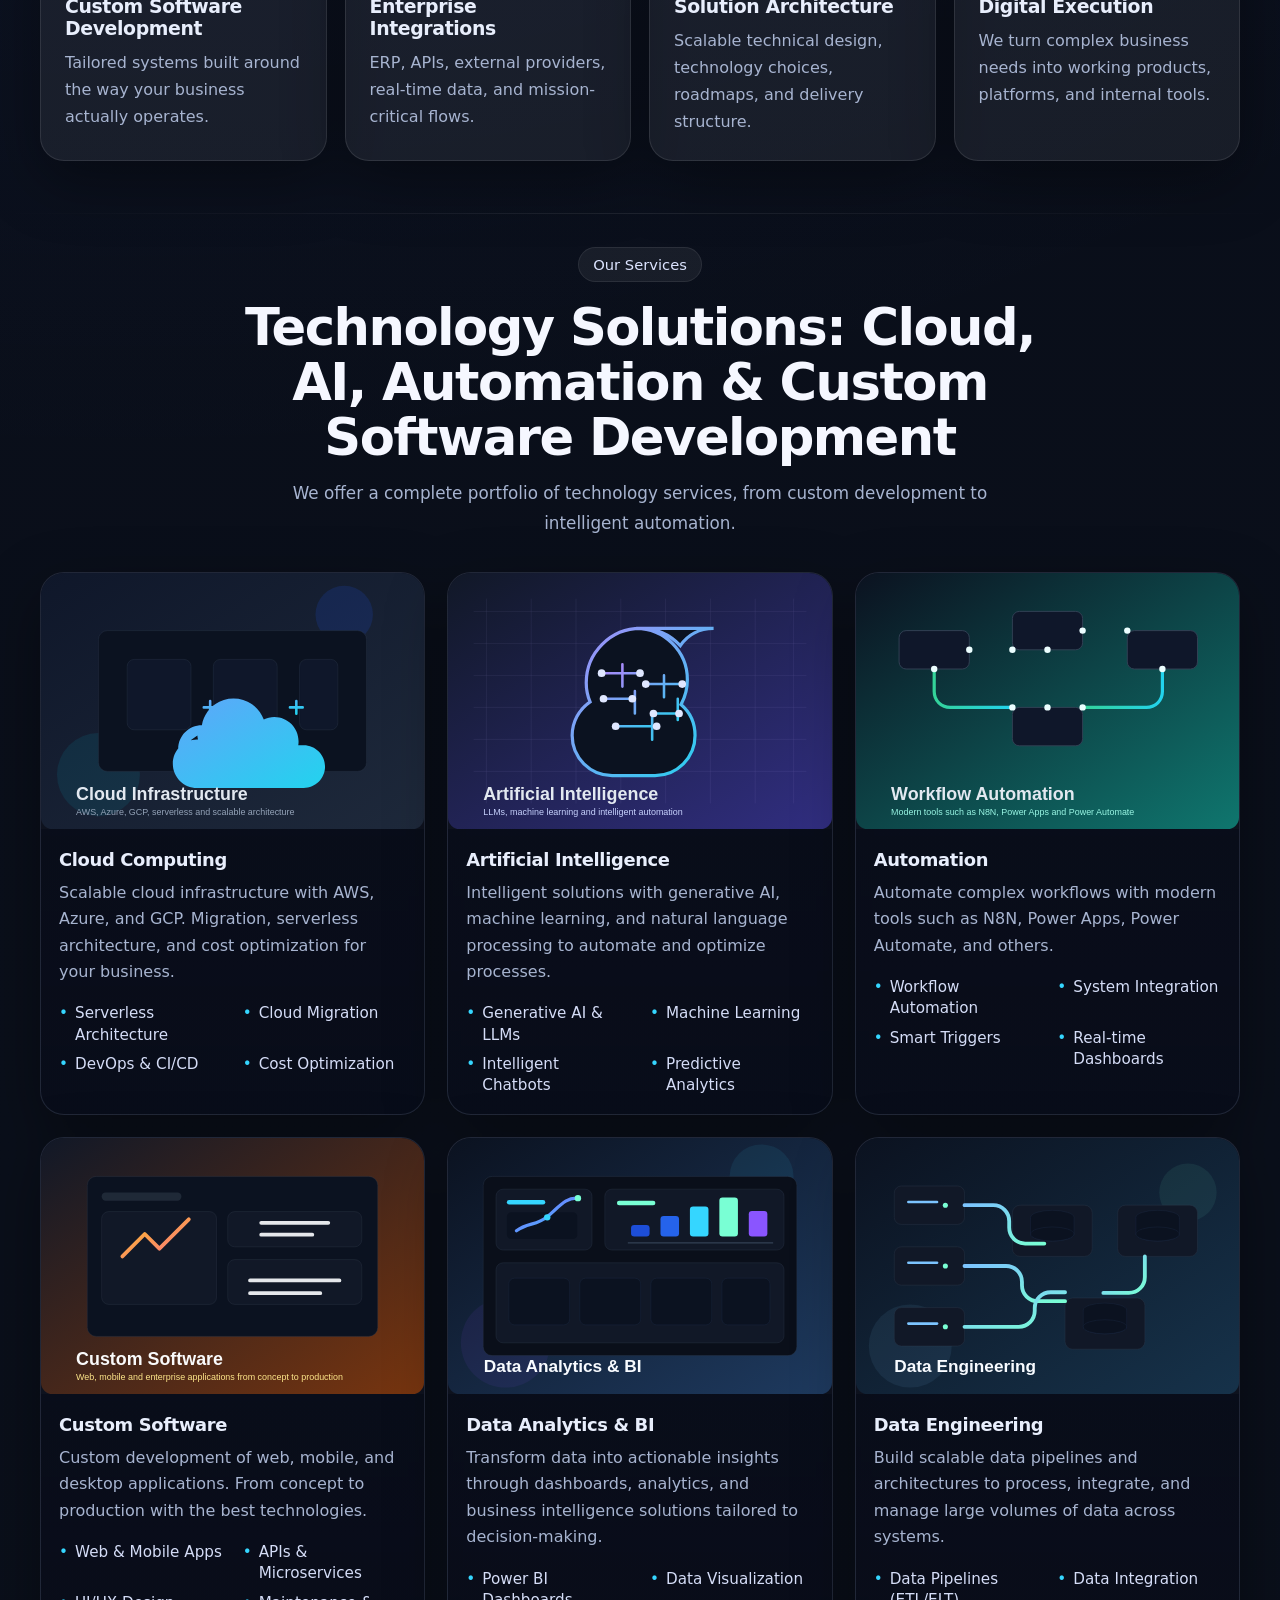
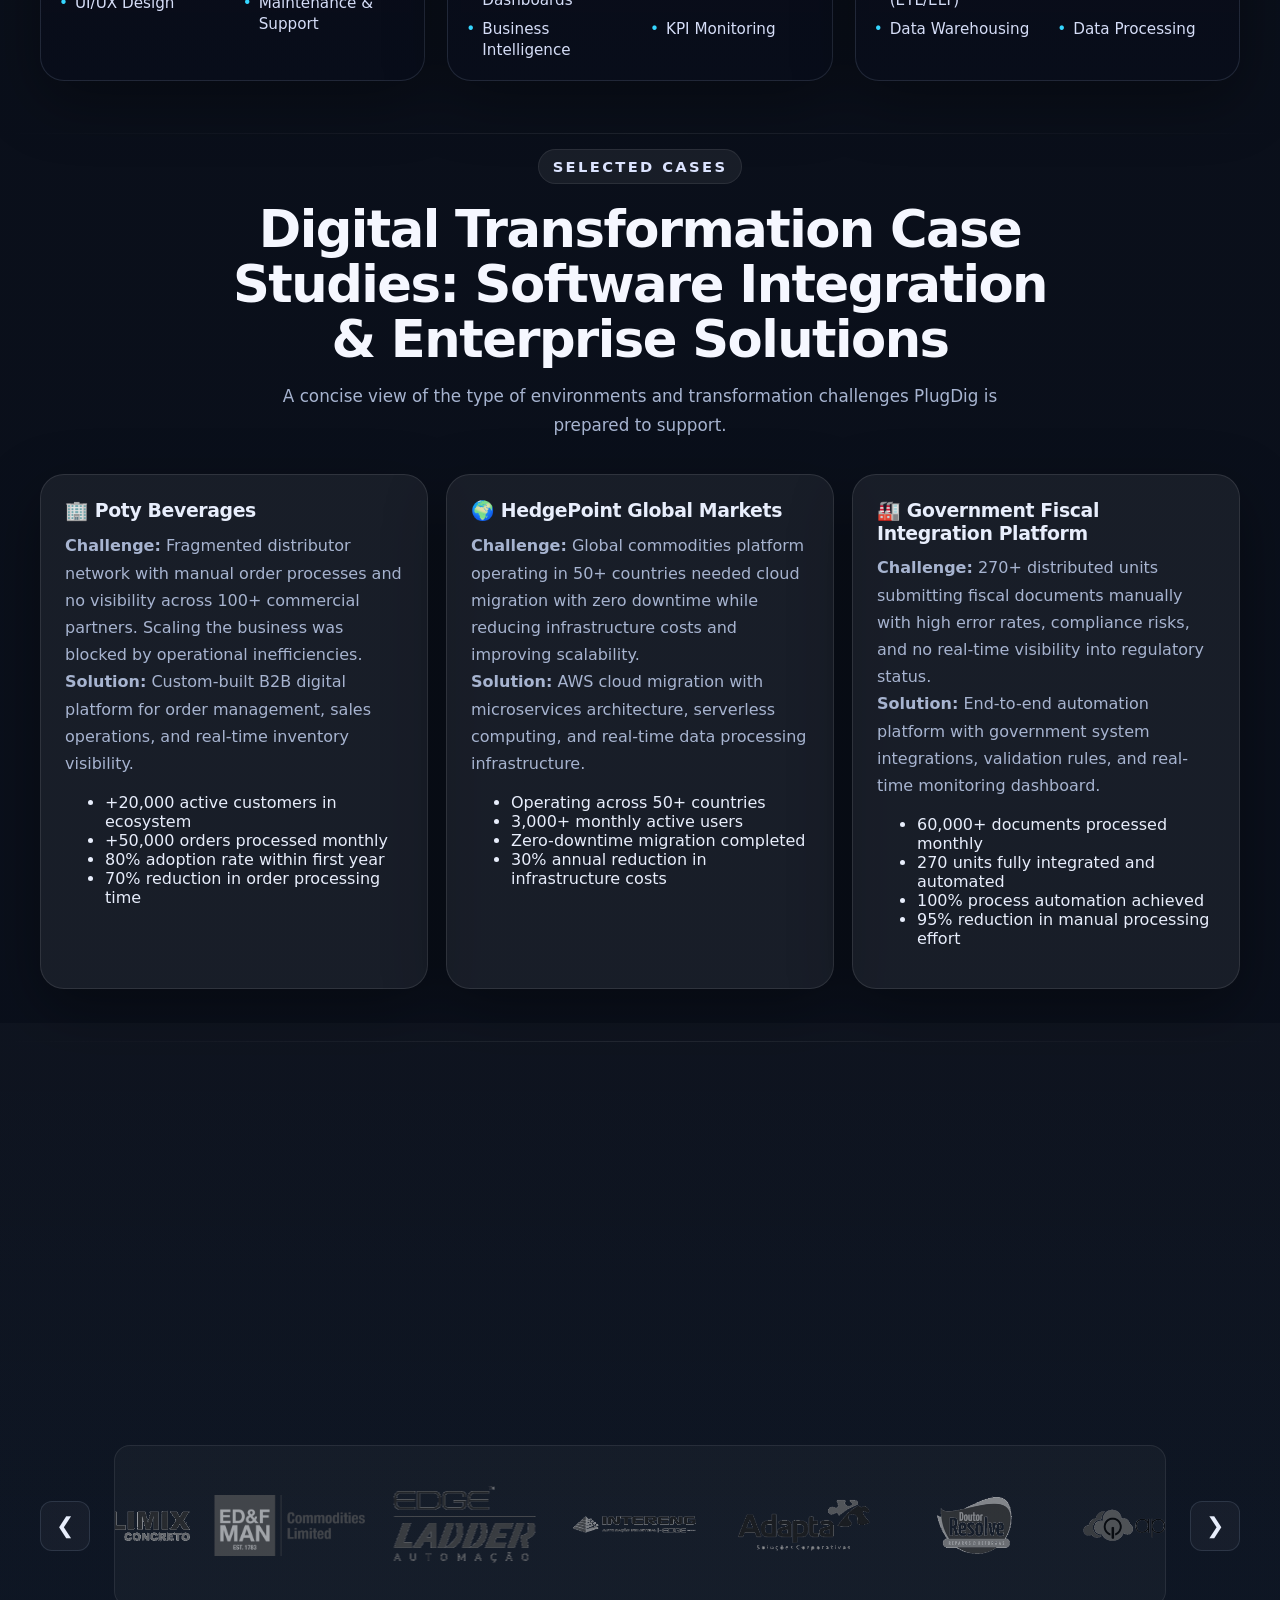
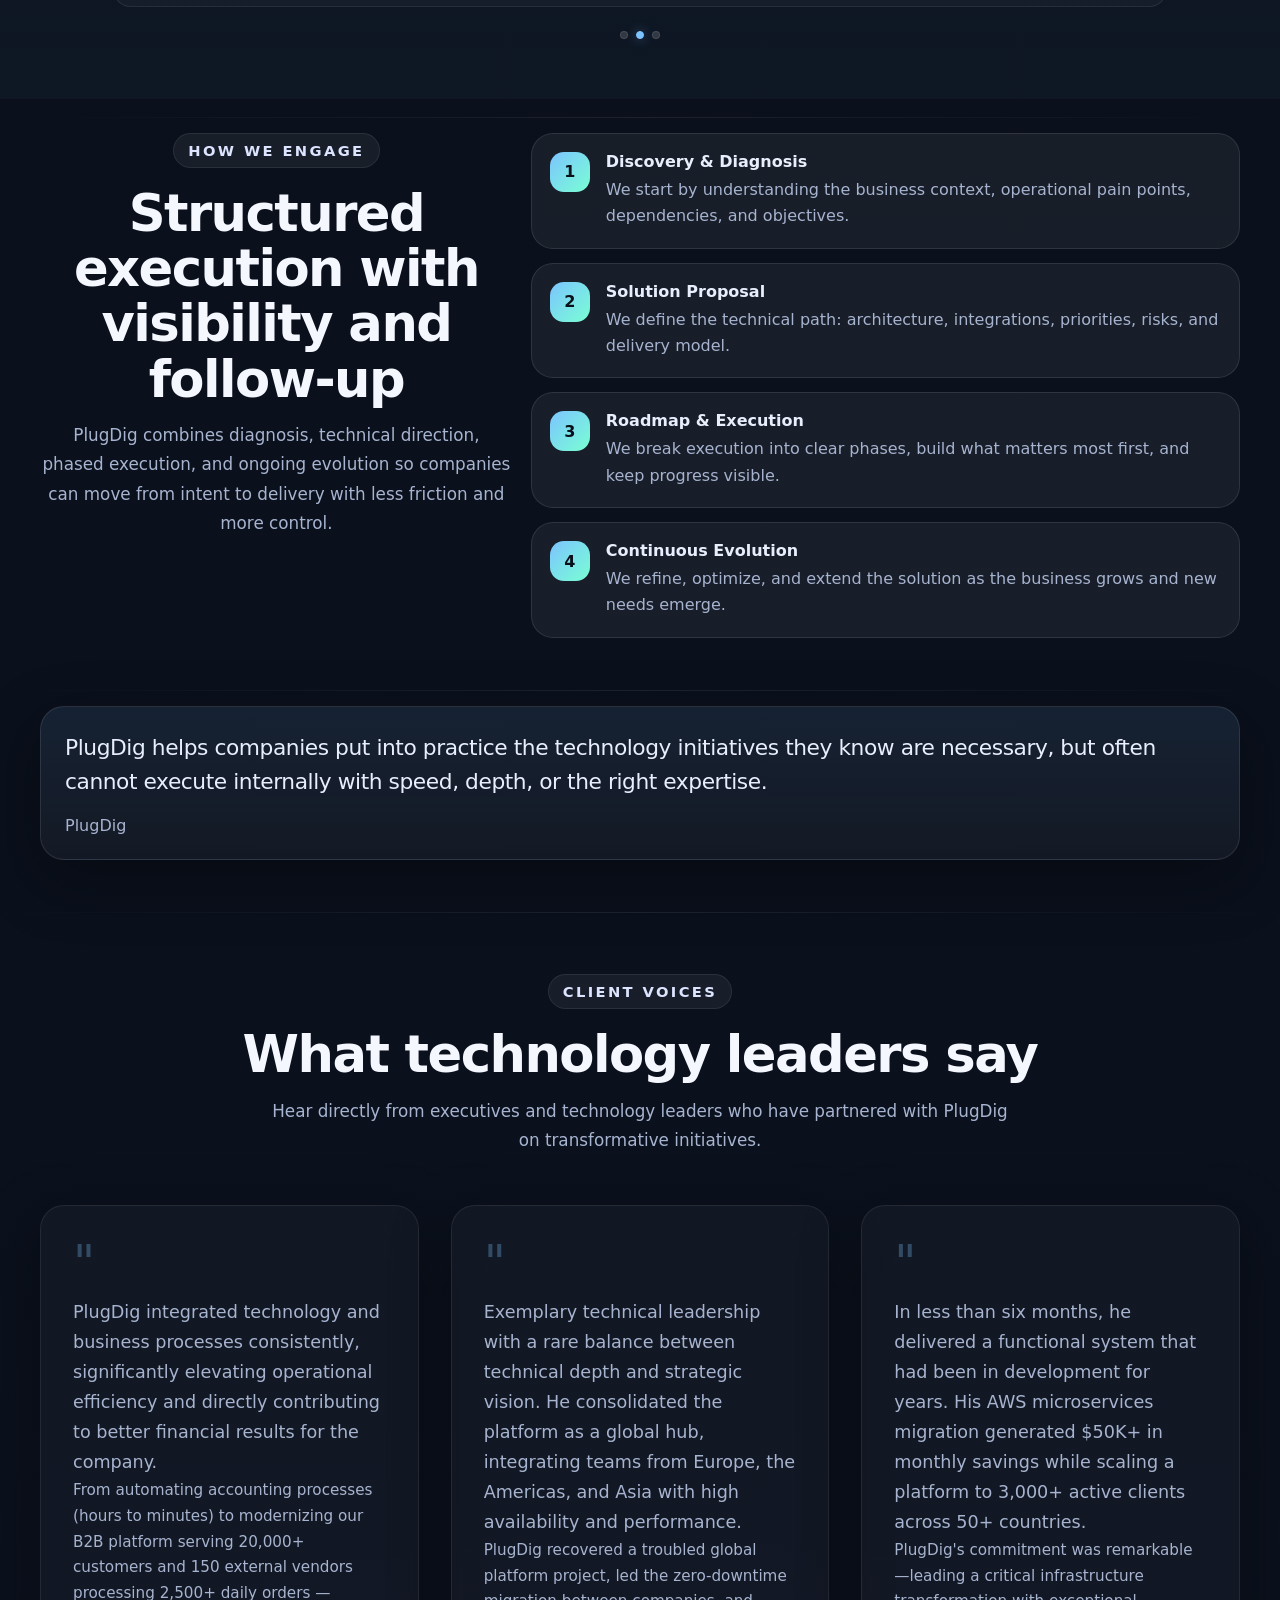
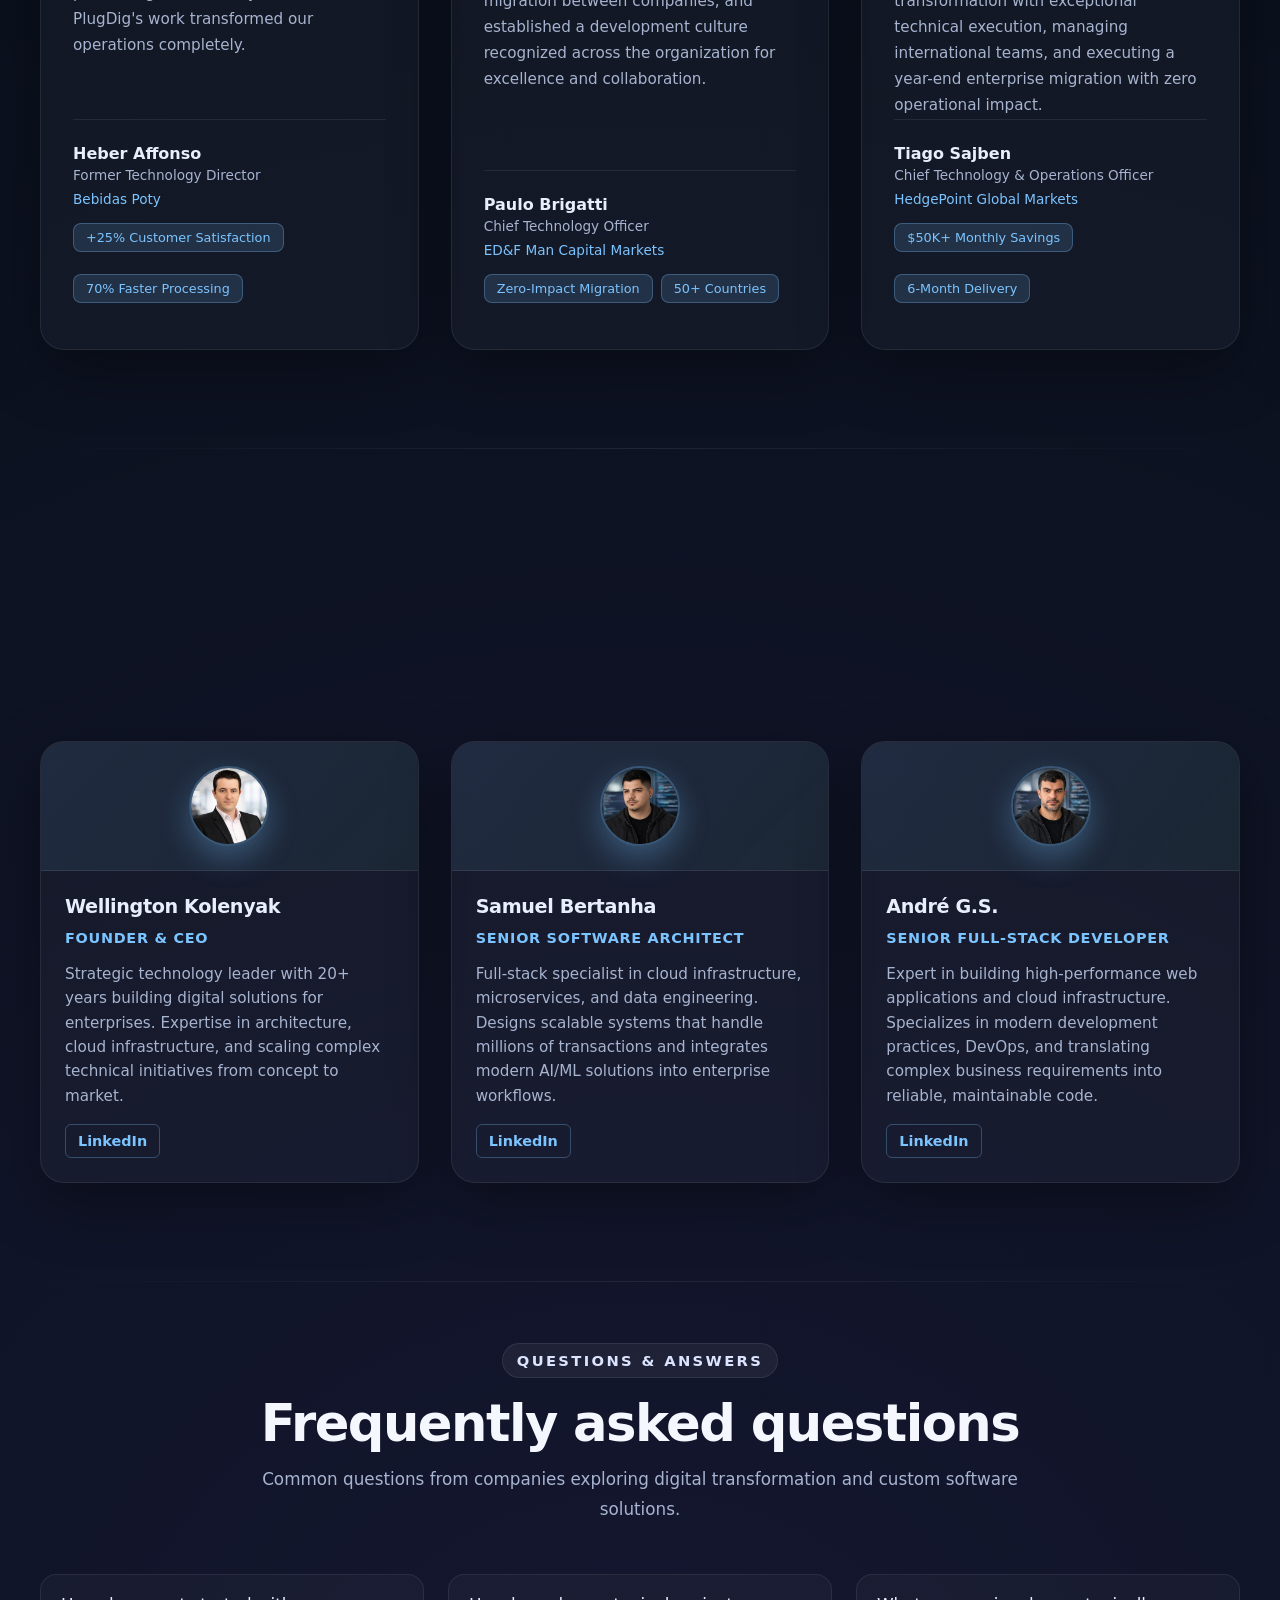
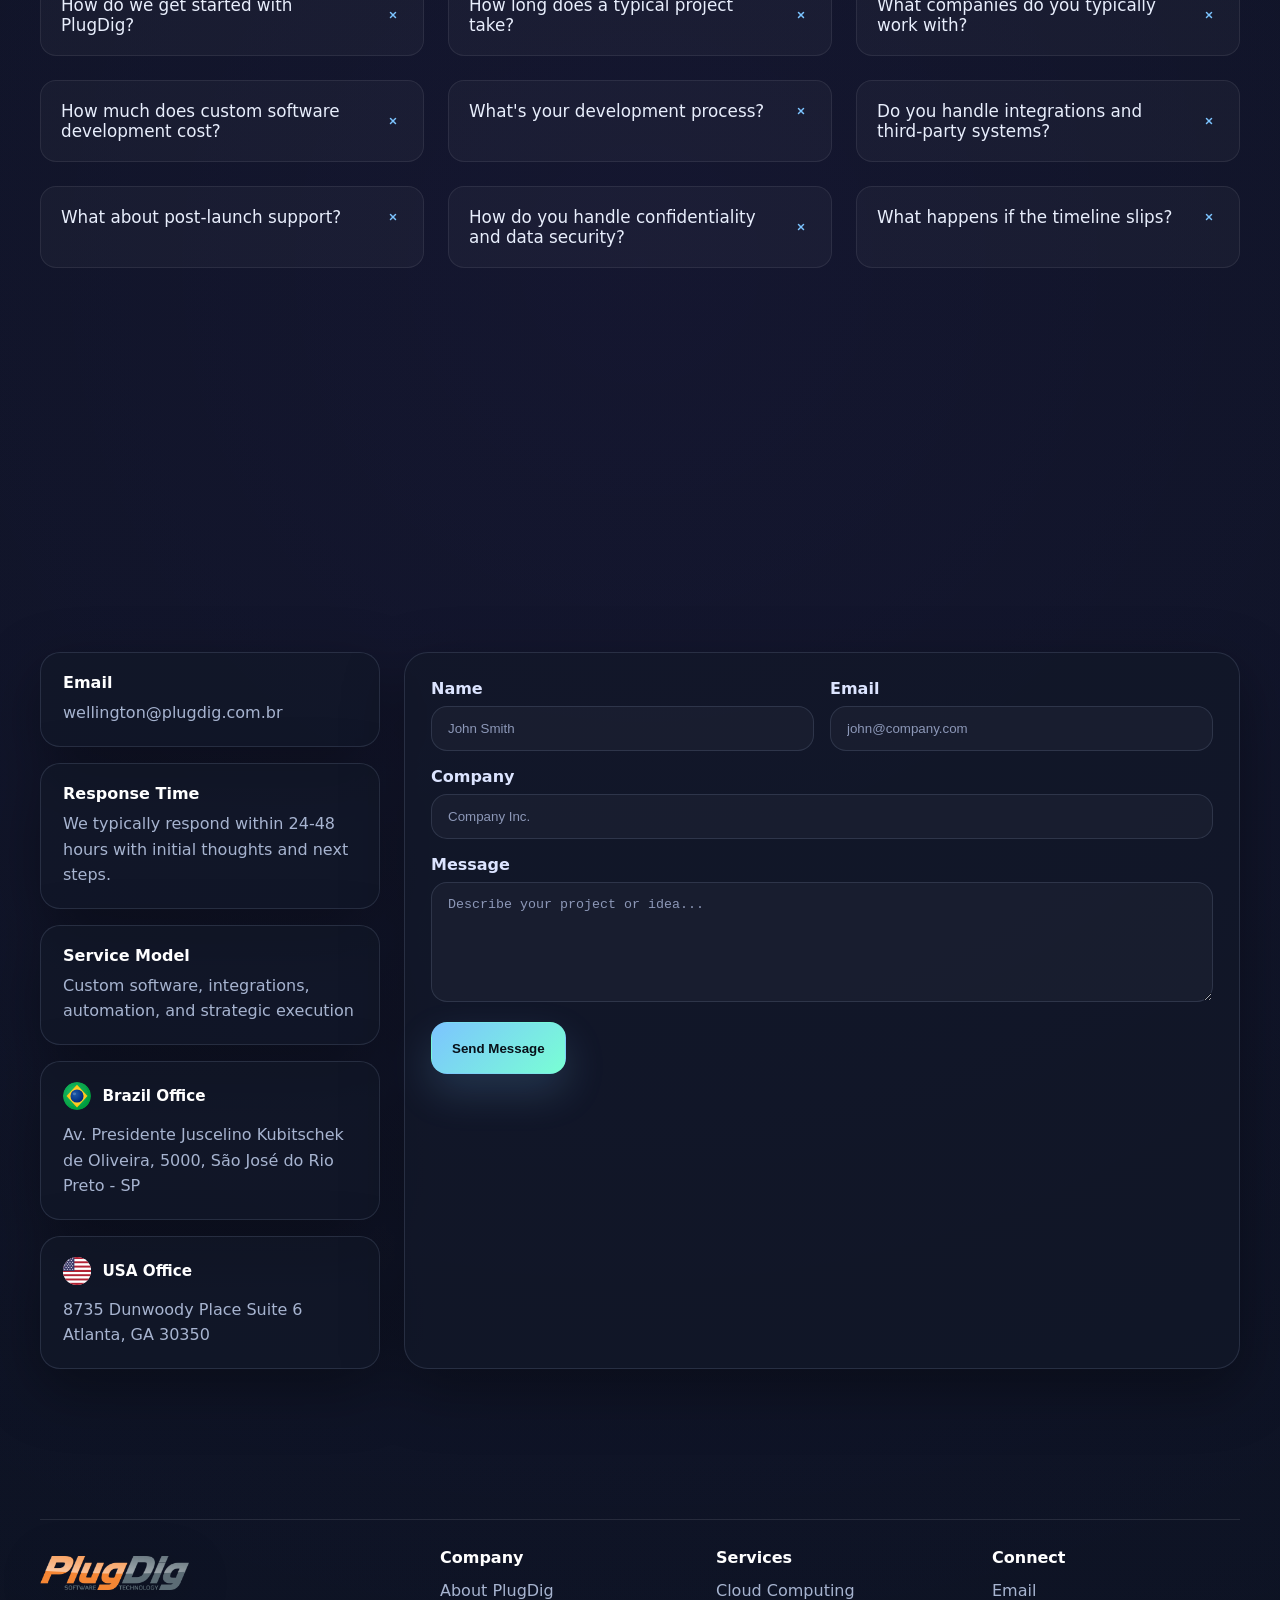
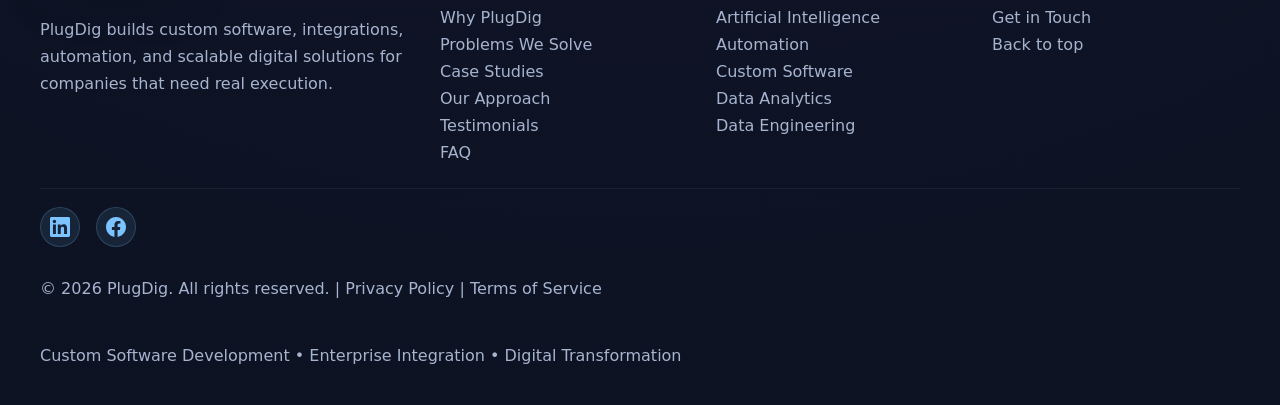
==== commit c4ad20fe: "Add address cards for Brazil and USA offices with flags and details" ====
--- a/index.html
+++ b/index.html
@@ -678,9 +678,19 @@
             <strong>Service Model</strong>
             <span>Custom software, integrations, automation, and strategic execution</span>
           </div>
-          <div class="glass-card info-card">
-            <strong>Coverage</strong>
-            <span>Brazil / USA</span>
+          <div class="glass-card info-card address-card">
+            <div class="address-header">
+              <img src="assets/flag-brazil.svg" alt="Brazil flag" class="country-flag">
+              <strong>Brazil Office</strong>
+            </div>
+            <span>Av. Presidente Juscelino Kubitschek de Oliveira, 5000, São José do Rio Preto - SP</span>
+          </div>
+          <div class="glass-card info-card address-card">
+            <div class="address-header">
+              <img src="assets/flag-usa.svg" alt="USA flag" class="country-flag">
+              <strong>USA Office</strong>
+            </div>
+            <span>8735 Dunwoody Place Suite 6<br>Atlanta, GA 30350</span>
           </div>
         </div>
 
--- a/assets/style.css
+++ b/assets/style.css
@@ -1243,6 +1243,27 @@
 .info-card a {
   color: var(--muted);
   line-height: 1.6;
+}
+
+.address-card {
+  gap: 12px;
+}
+
+.address-header {
+  display: flex;
+  align-items: center;
+  gap: 12px;
+}
+
+.country-flag {
+  width: 28px;
+  height: 28px;
+  border-radius: 50%;
+  flex-shrink: 0;
+}
+
+.address-header strong {
+  font-size: 0.95rem;
 }
 
 .contact-form {
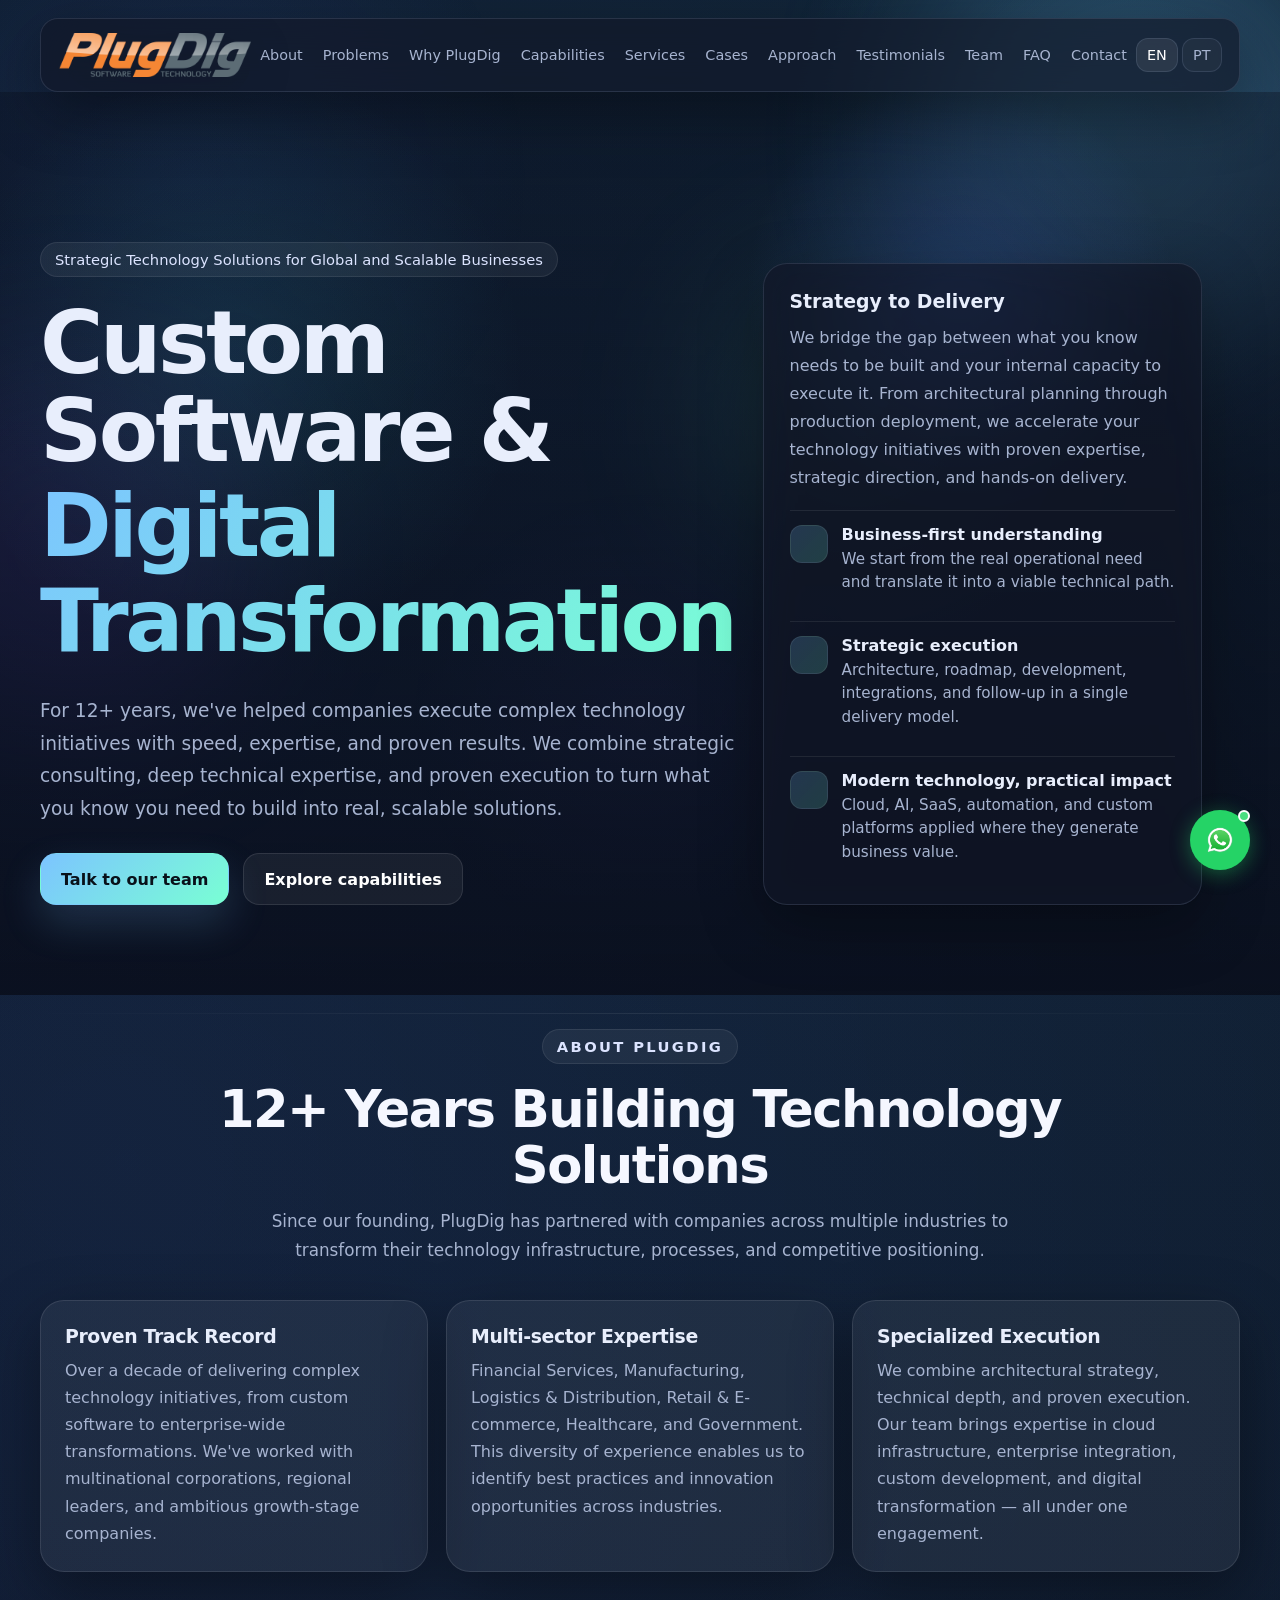
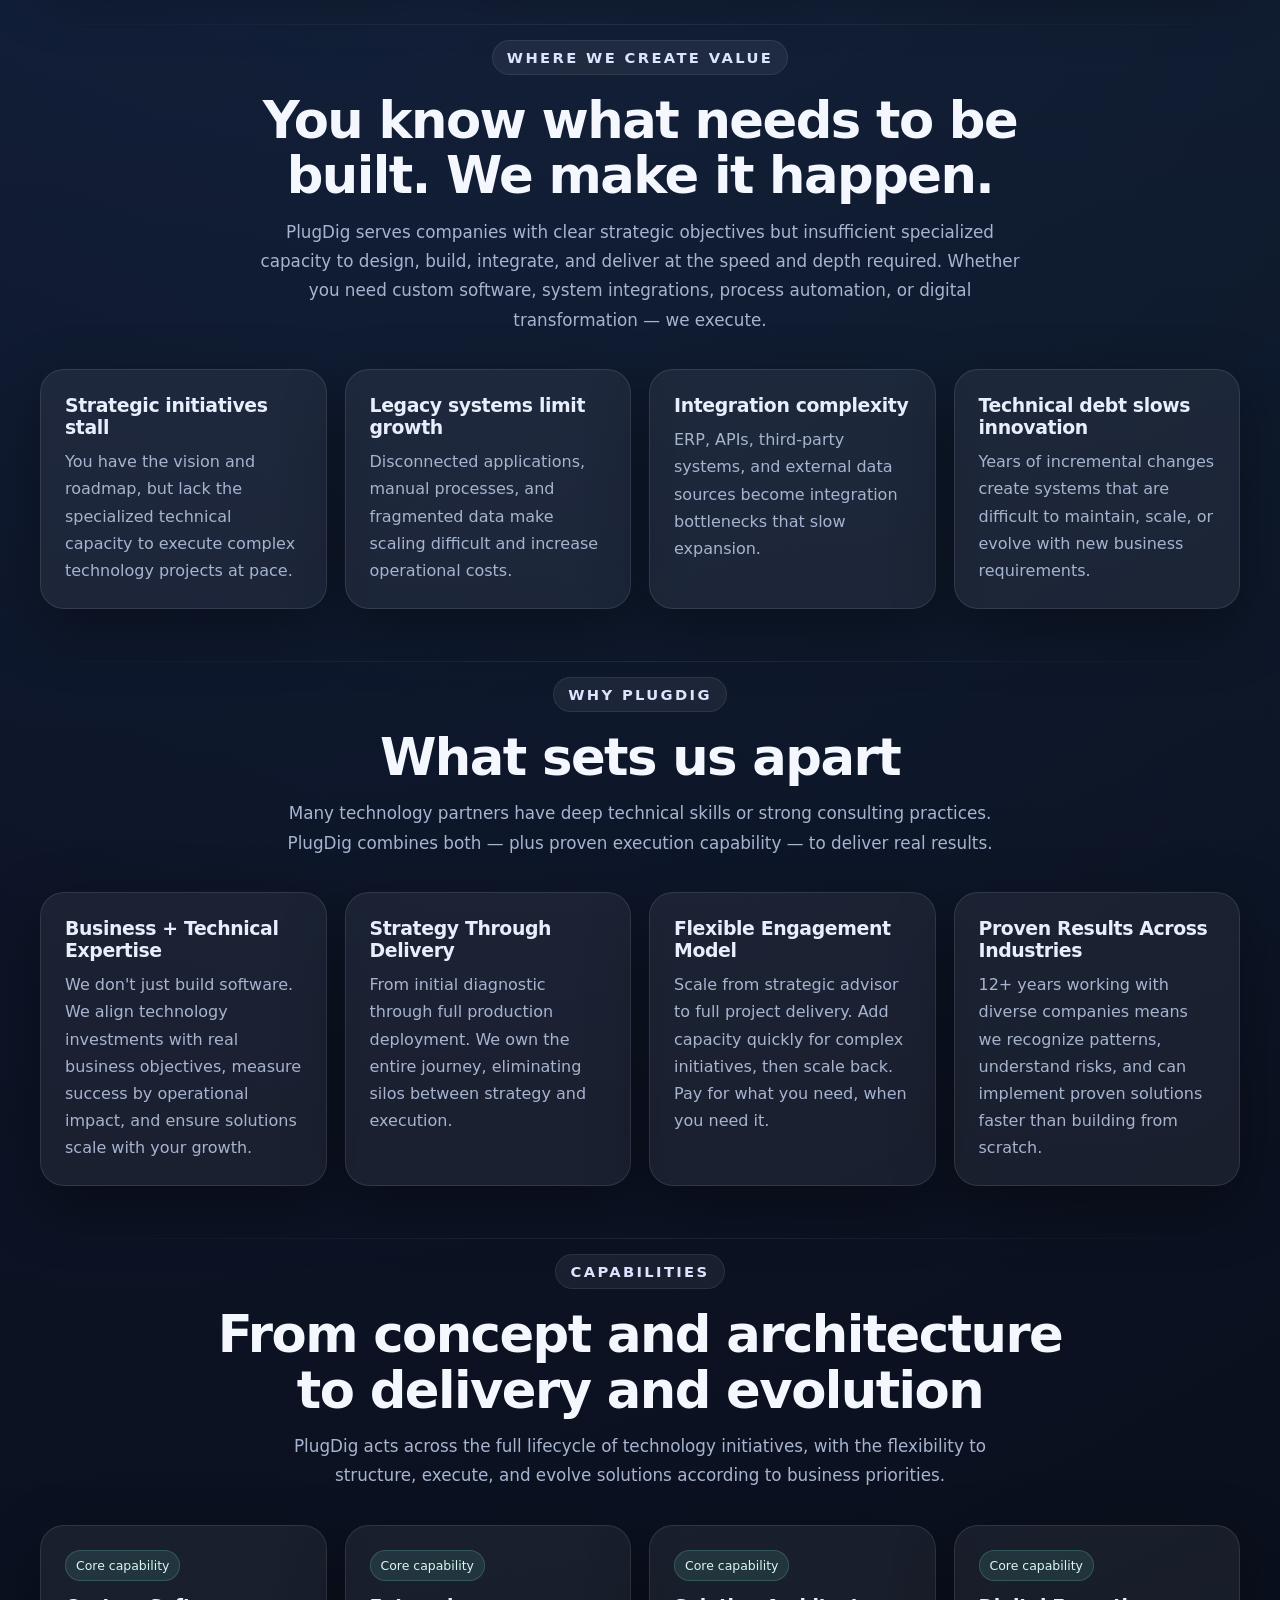
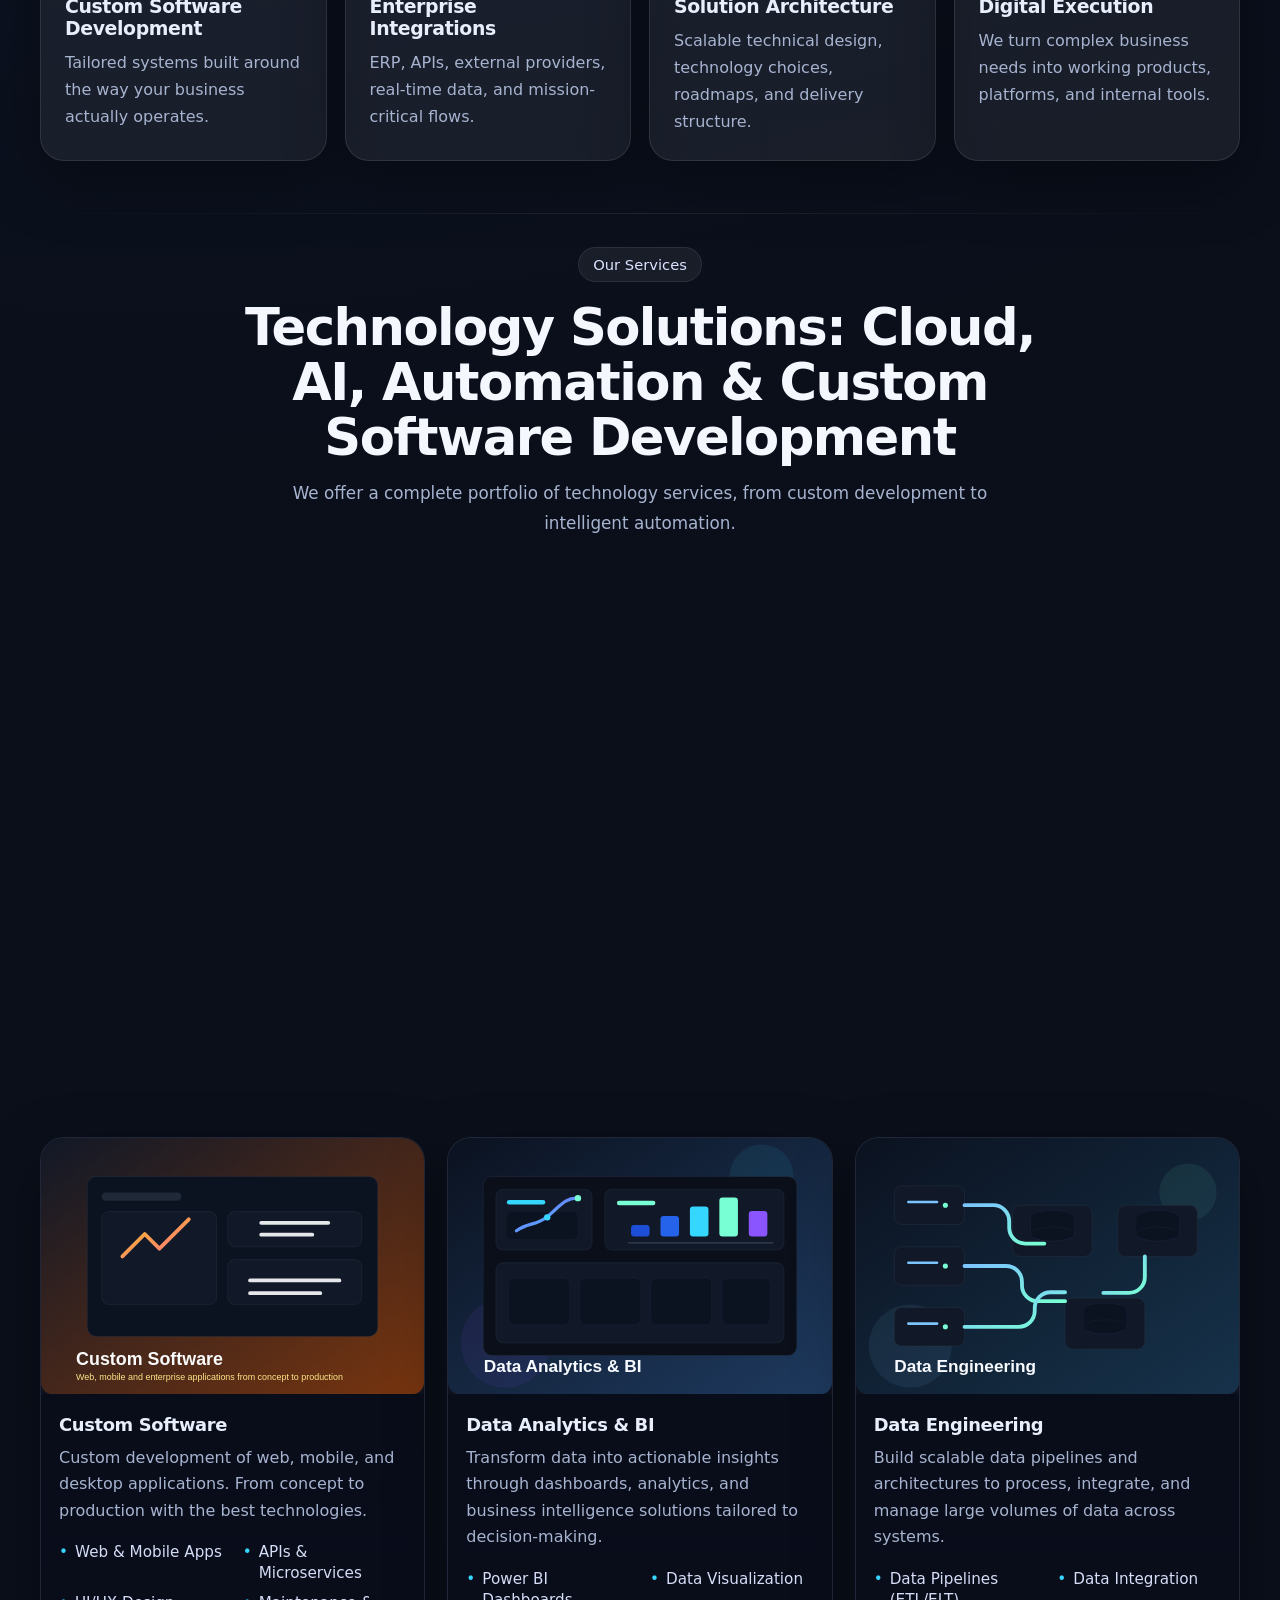
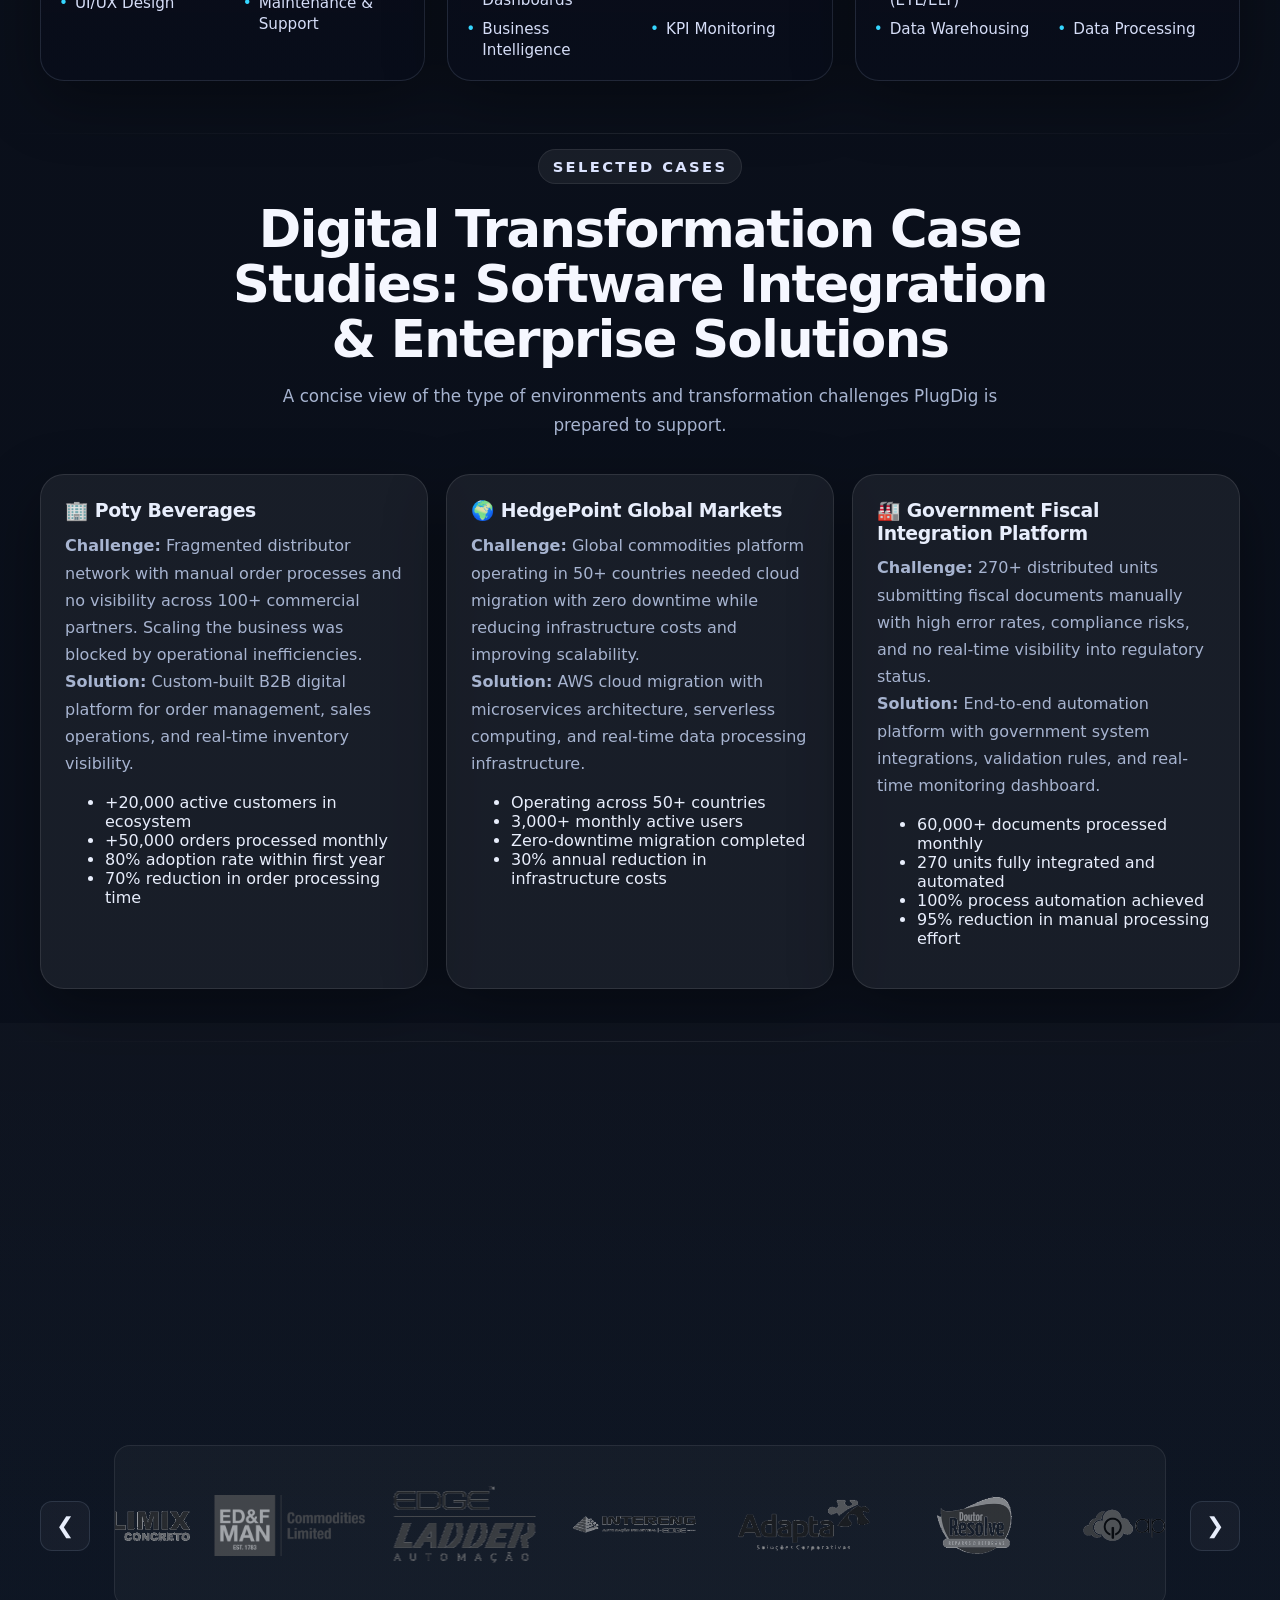
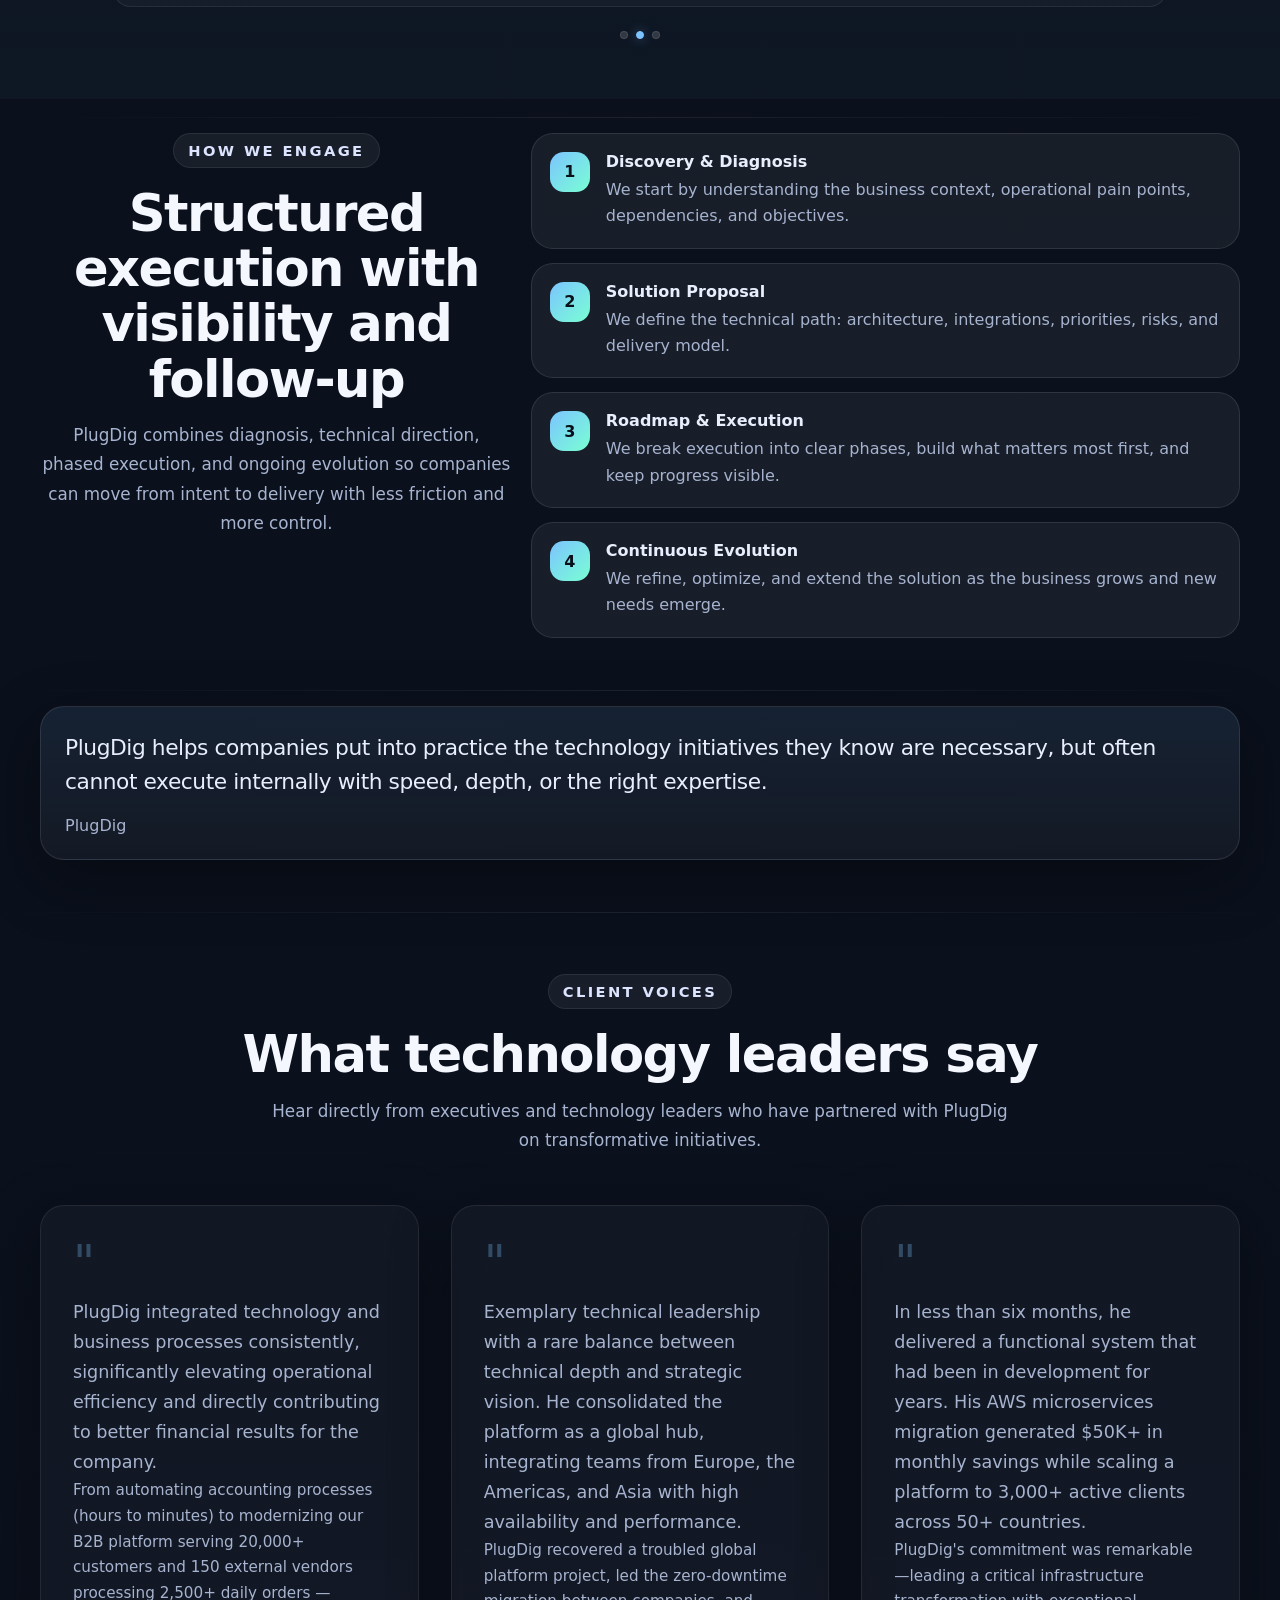
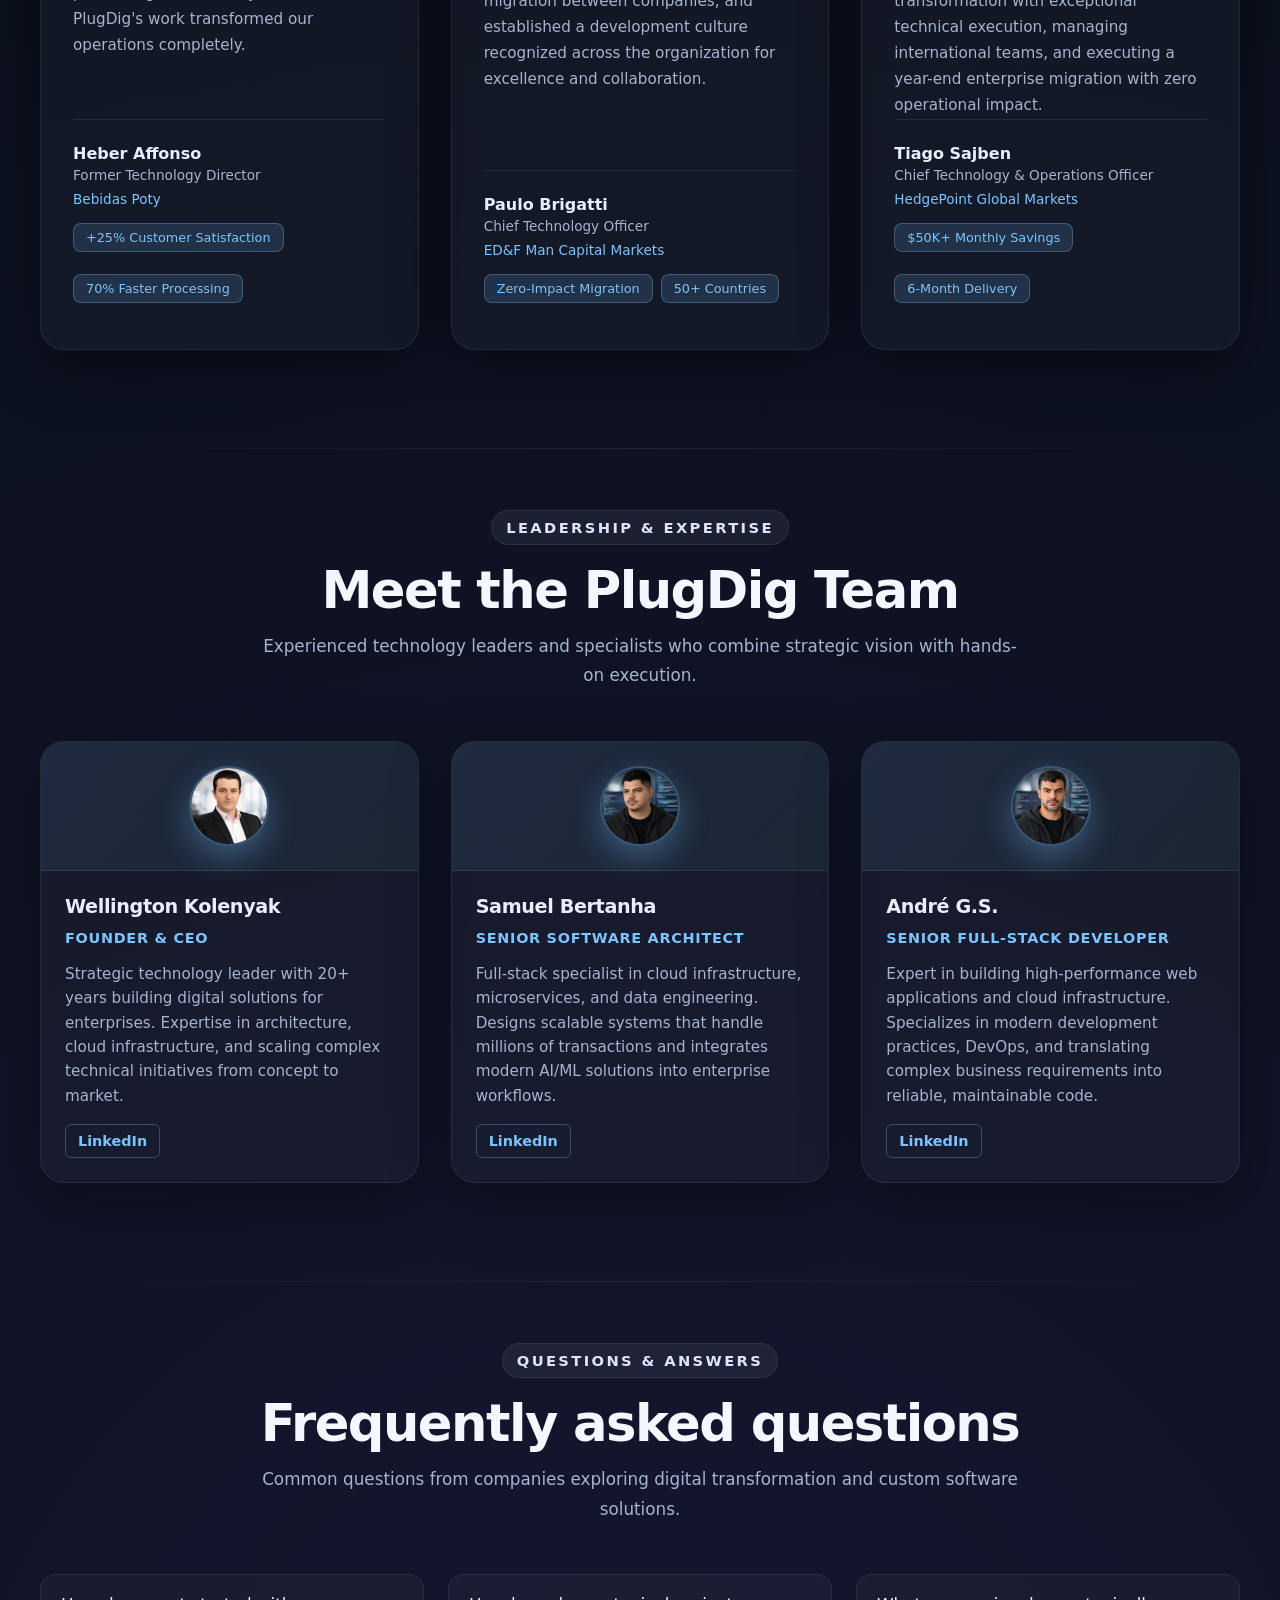
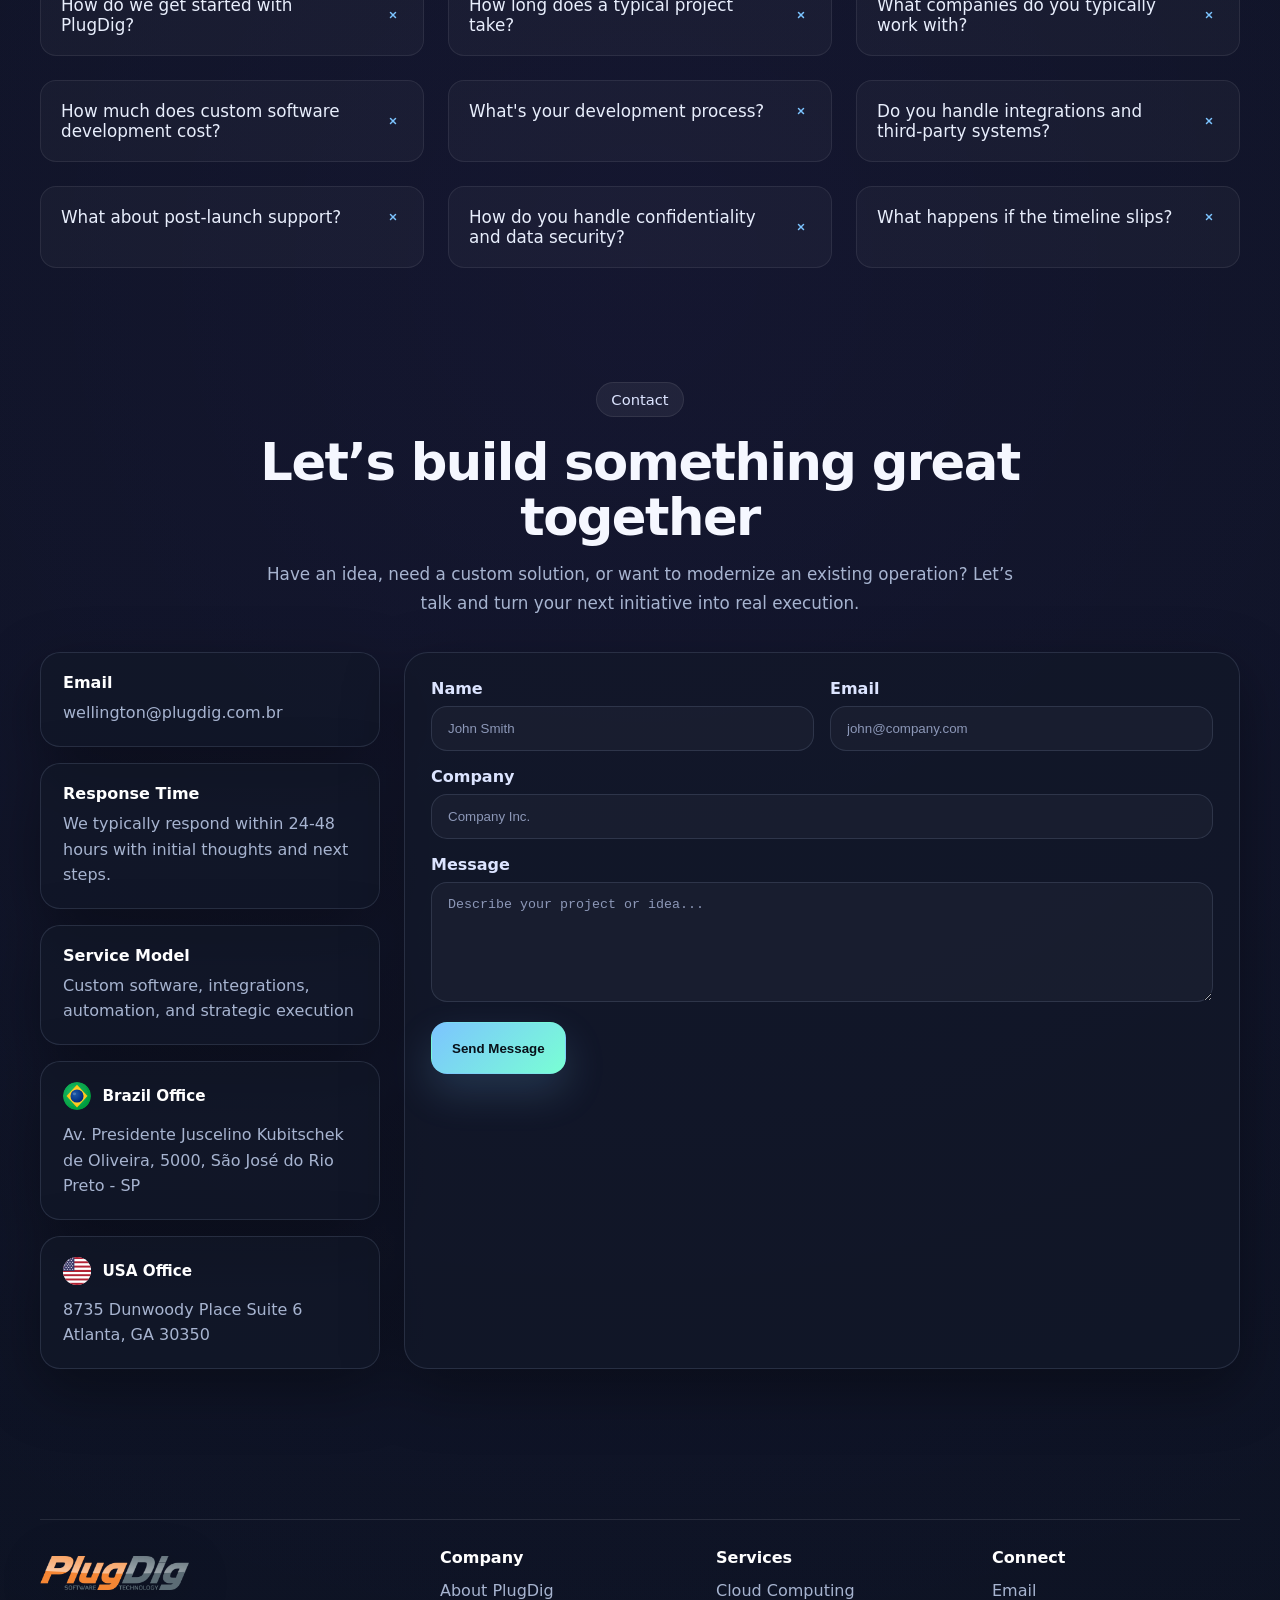
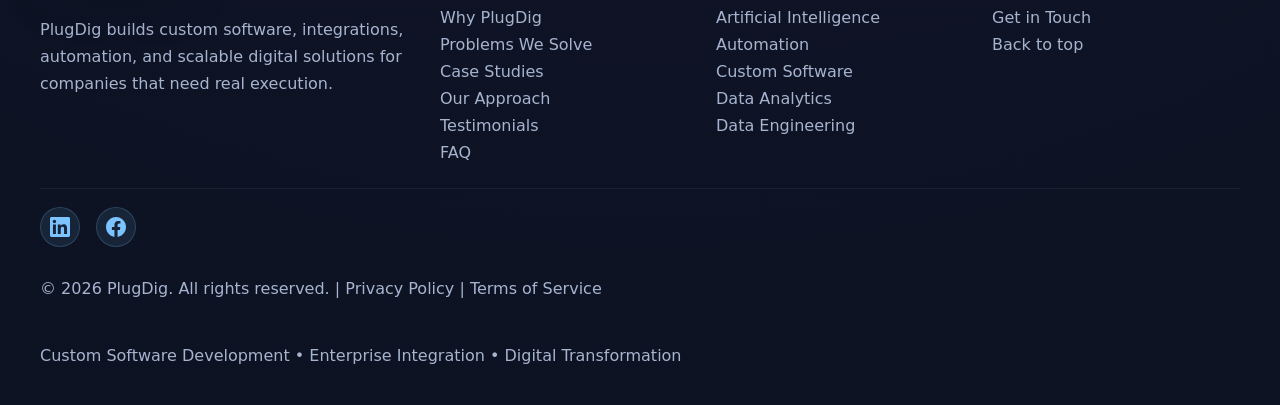
==== commit 4608e879: "Update site references from plugdig.com to plugdig.io for consistency" ====
--- a/index.html
+++ b/index.html
@@ -5,42 +5,44 @@
   <meta name="viewport" content="width=device-width, initial-scale=1.0">
   <title>Custom Software Development & Enterprise Integration | PlugDig</title>
   <meta name="description" content="PlugDig delivers custom software, enterprise integrations, and digital transformation. 12+ years of proven execution across multiple countries and industries.">
+  <meta name="robots" content="index, follow">
+  <meta name="author" content="PlugDig">
   <meta name="theme-color" content="#0a0f1a">
   <link rel="icon" href="assets/plugdig-logo-ico.ico" type="image/x-icon">
   <link rel="stylesheet" href="assets/style.css">
   <!-- Canonical & Language Links -->
-  <link rel="canonical" href="https://www.plugdig.com/">
-  <link rel="alternate" hreflang="en" href="https://www.plugdig.com/">
-  <link rel="alternate" hreflang="pt-BR" href="https://www.plugdig.com/pt/">
-  <link rel="alternate" hreflang="x-default" href="https://www.plugdig.com/">
+  <link rel="canonical" href="https://www.plugdig.io/">
+  <link rel="alternate" hreflang="en" href="https://www.plugdig.io/">
+  <link rel="alternate" hreflang="pt-BR" href="https://www.plugdig.io/pt/">
+  <link rel="alternate" hreflang="x-default" href="https://www.plugdig.io/">
   <!-- Open Graph Tags -->
   <meta property="og:type" content="website">
-  <meta property="og:url" content="https://www.plugdig.com/">
+  <meta property="og:url" content="https://www.plugdig.io/">
   <meta property="og:title" content="PlugDig | Custom Software & Digital Transformation">
   <meta property="og:description" content="We deliver custom software, enterprise integrations, and digital transformation. 12+ years of proven execution across multiple countries, industries, and company stages.">
-  <meta property="og:image" content="https://www.plugdig.com/assets/plugdig-logo.png">
+  <meta property="og:image" content="https://www.plugdig.io/assets/plugdig-logo.png">
   <meta property="og:locale" content="en_US">
   <!-- Twitter Card Tags -->
   <meta name="twitter:card" content="summary_large_image">
-  <meta name="twitter:url" content="https://www.plugdig.com/">
+  <meta name="twitter:url" content="https://www.plugdig.io/">
   <meta name="twitter:title" content="PlugDig | Custom Software & Digital Transformation">
   <meta name="twitter:description" content="Custom development, integrations, automation, and digital transformation for growing companies.">
-  <meta name="twitter:image" content="https://www.plugdig.com/assets/plugdig-logo.png">
+  <meta name="twitter:image" content="https://www.plugdig.io/assets/plugdig-logo.png">
   <!-- Schema Markup -->
   <script type="application/ld+json">
   {
     "@context": "https://schema.org",
     "@type": "Organization",
     "name": "PlugDig",
-    "url": "https://www.plugdig.com",
-    "logo": "https://www.plugdig.com/assets/plugdig-logo.png",
+    "url": "https://www.plugdig.io",
+    "logo": "https://www.plugdig.io/assets/plugdig-logo.png",
     "description": "Custom software development, enterprise integrations, and digital transformation services.",
     "foundingDate": "2014",
     "contactPoint": {
       "@type": "ContactPoint",
       "contactType": "Sales",
       "email": "wellington@plugdig.com.br",
-      "url": "https://www.plugdig.com/#contact"
+      "url": "https://www.plugdig.io/#contact"
     },
     "sameAs": [
       "https://www.linkedin.com/in/wellingtonkg/",
@@ -53,7 +55,7 @@
     "@context": "https://schema.org",
     "@type": "LocalBusiness",
     "name": "PlugDig",
-    "url": "https://www.plugdig.com",
+    "url": "https://www.plugdig.io",
     "areaServed": ["US", "BR"],
     "priceRange": "$$$",
     "serviceType": "Software Development, IT Consulting"
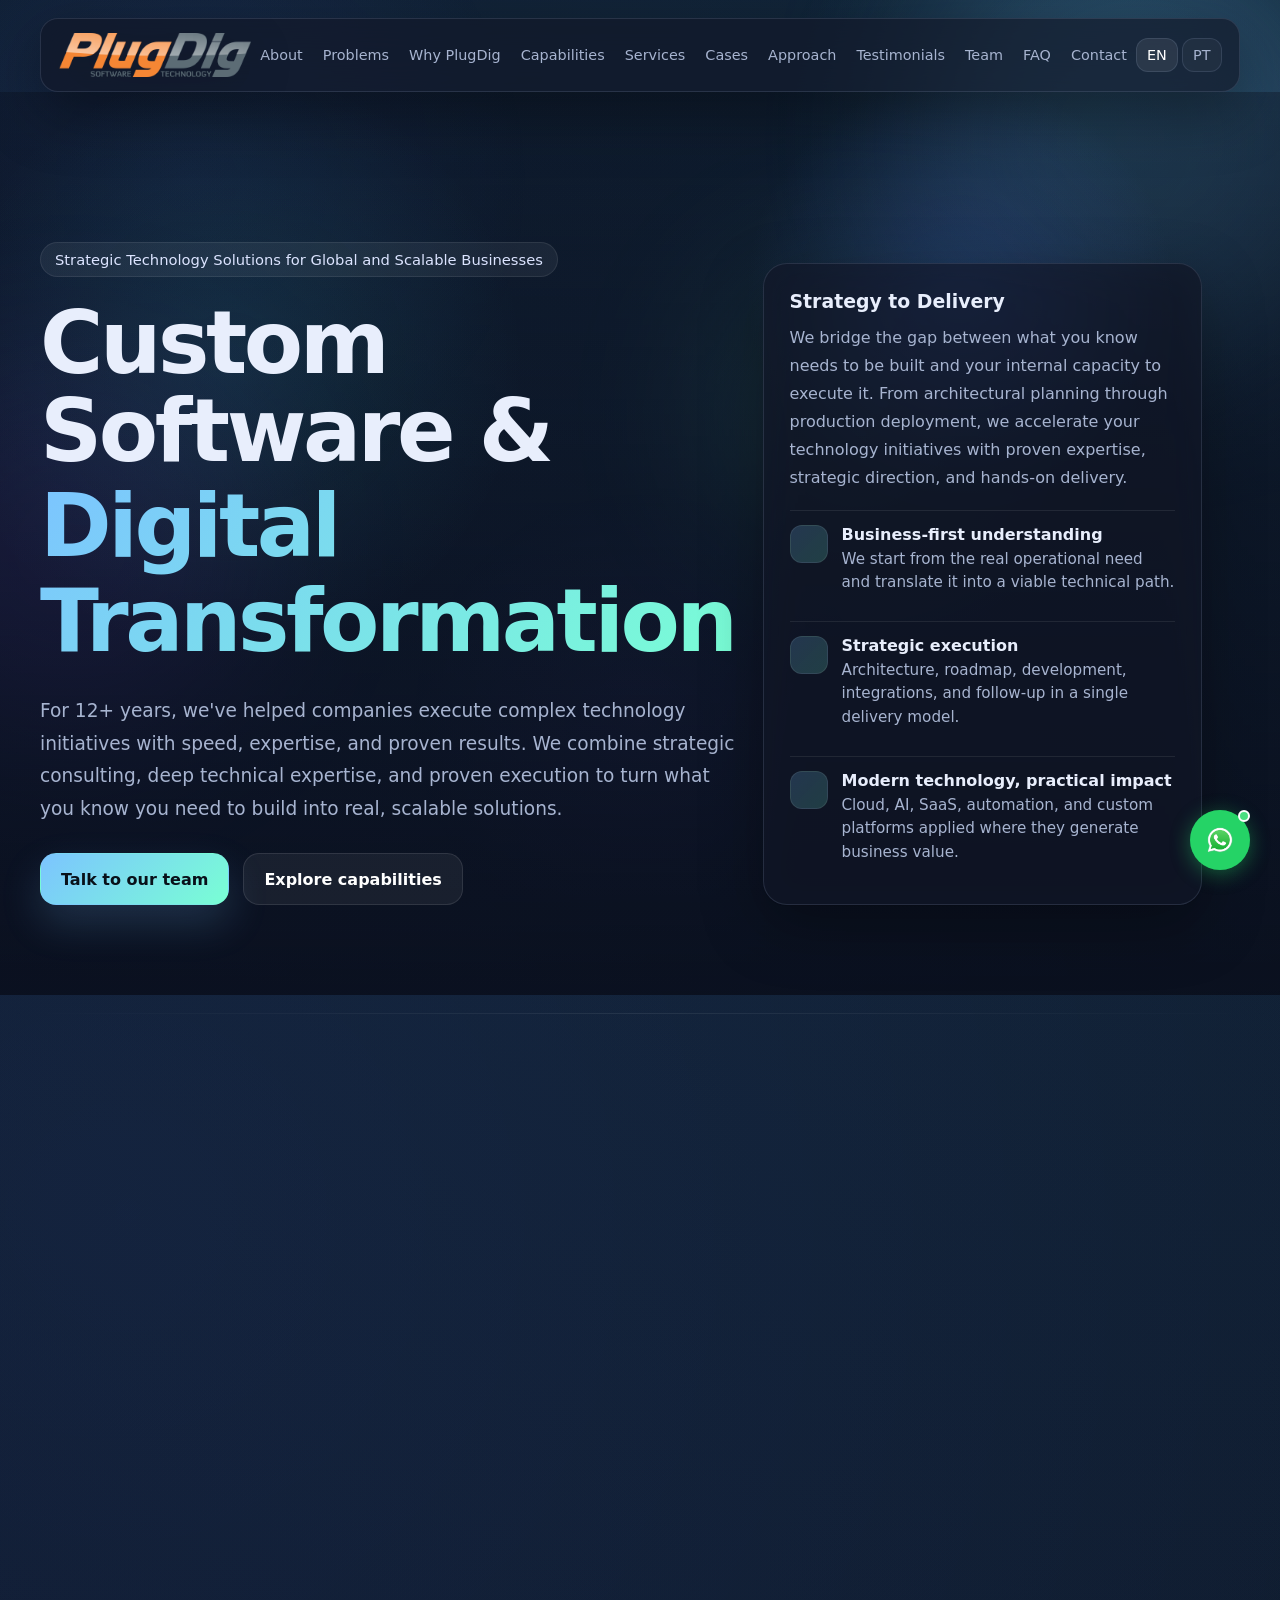
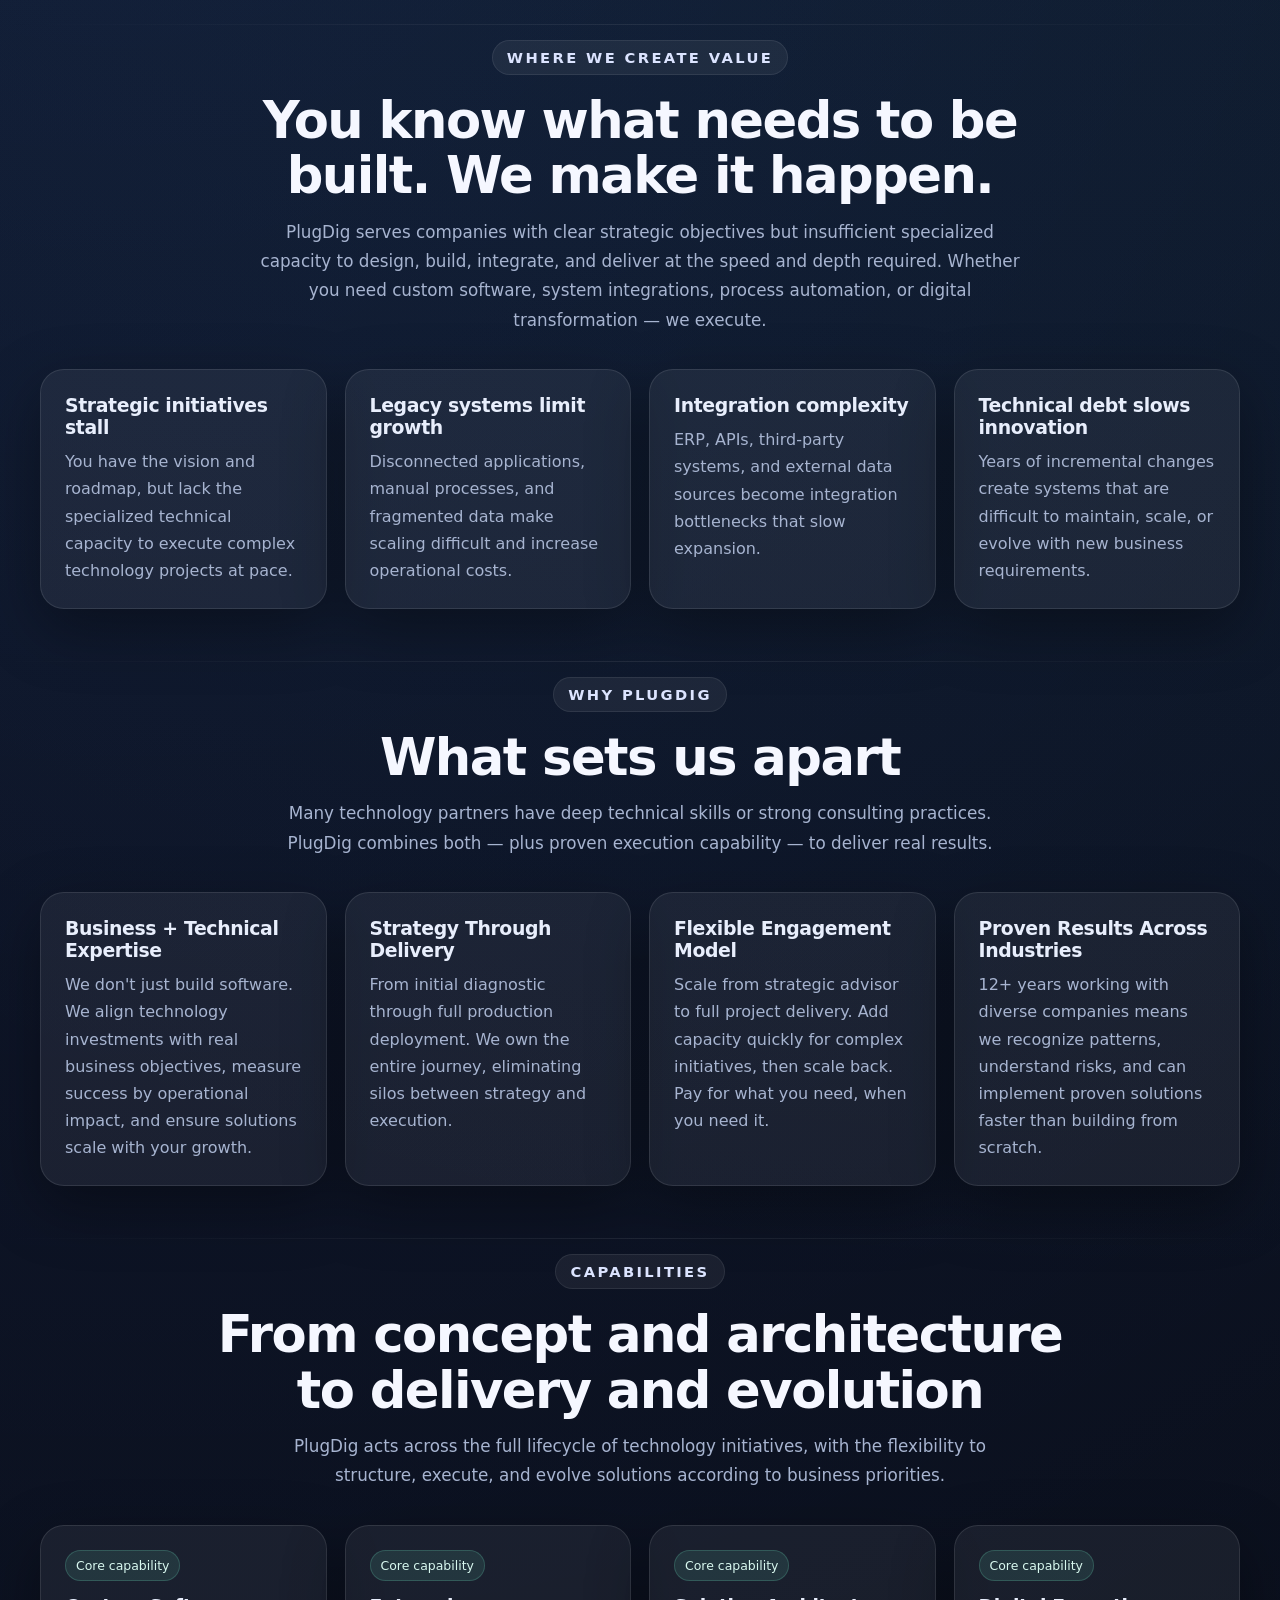
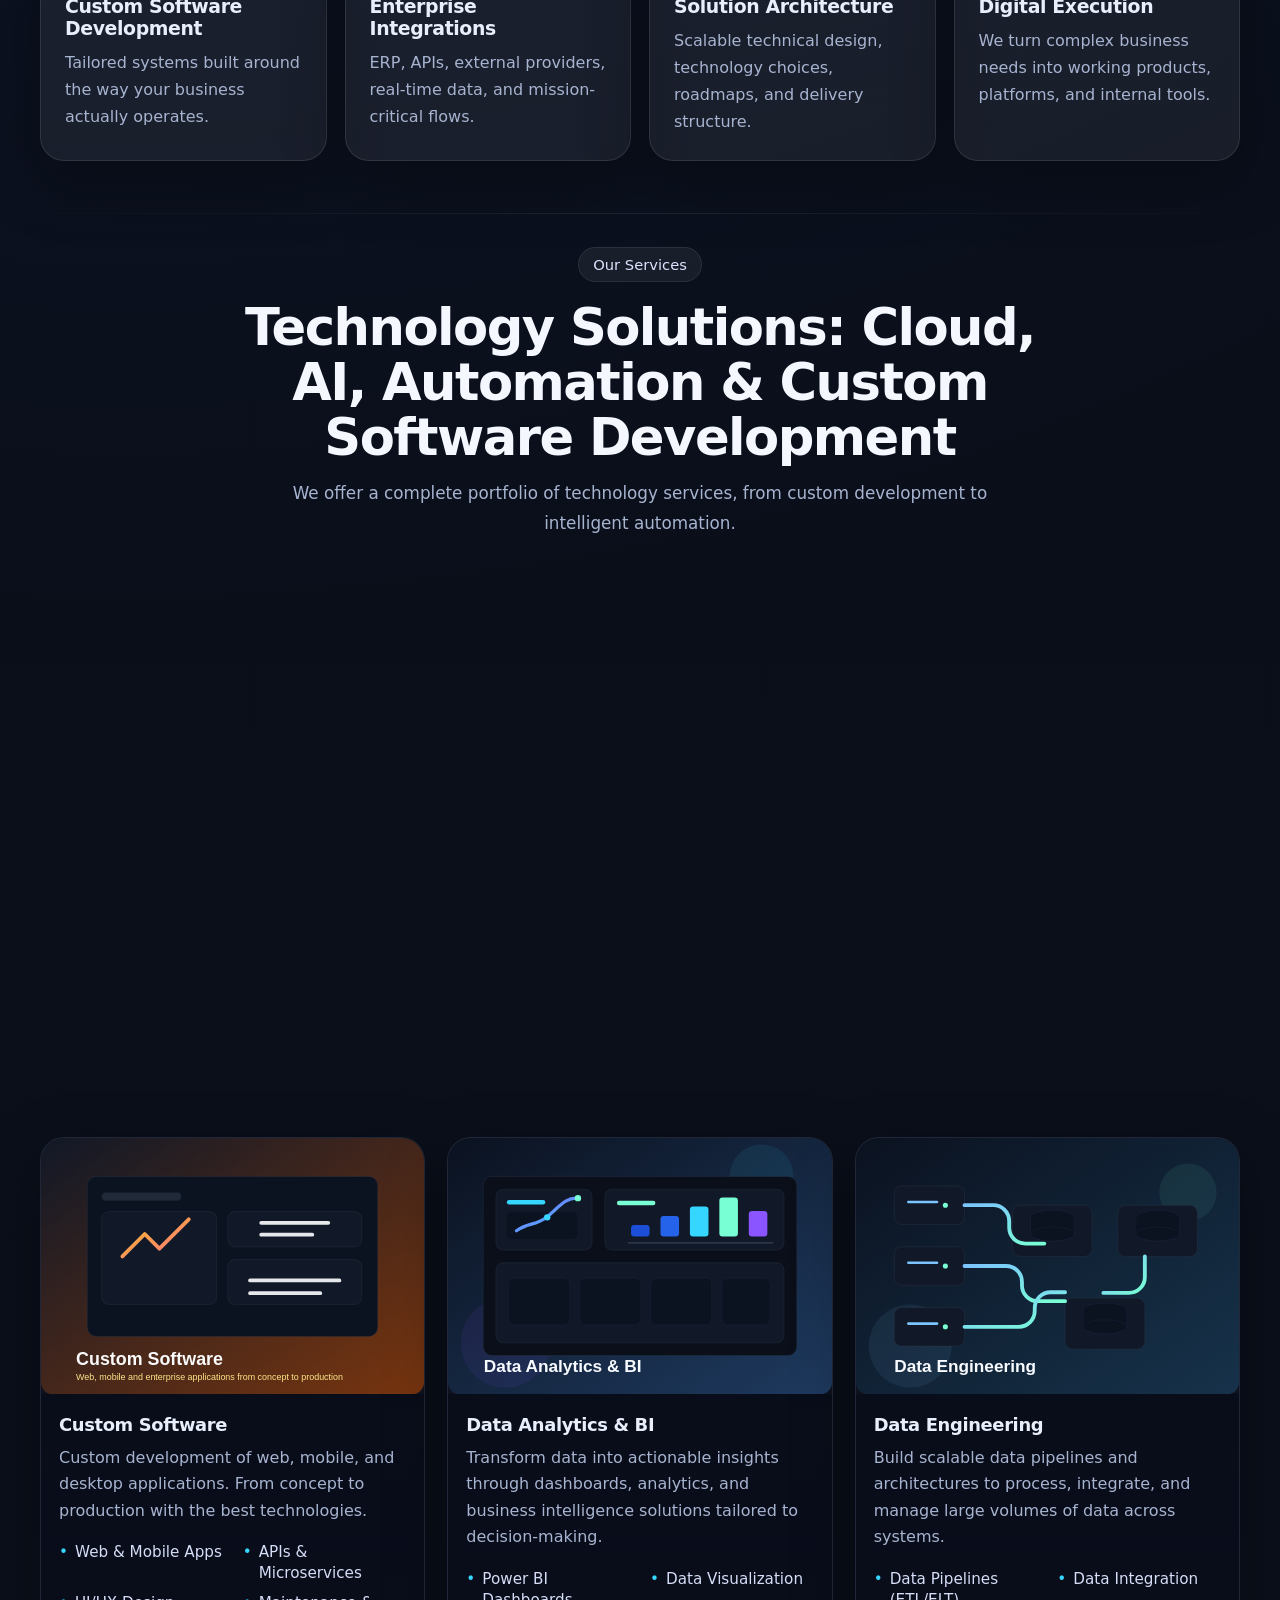
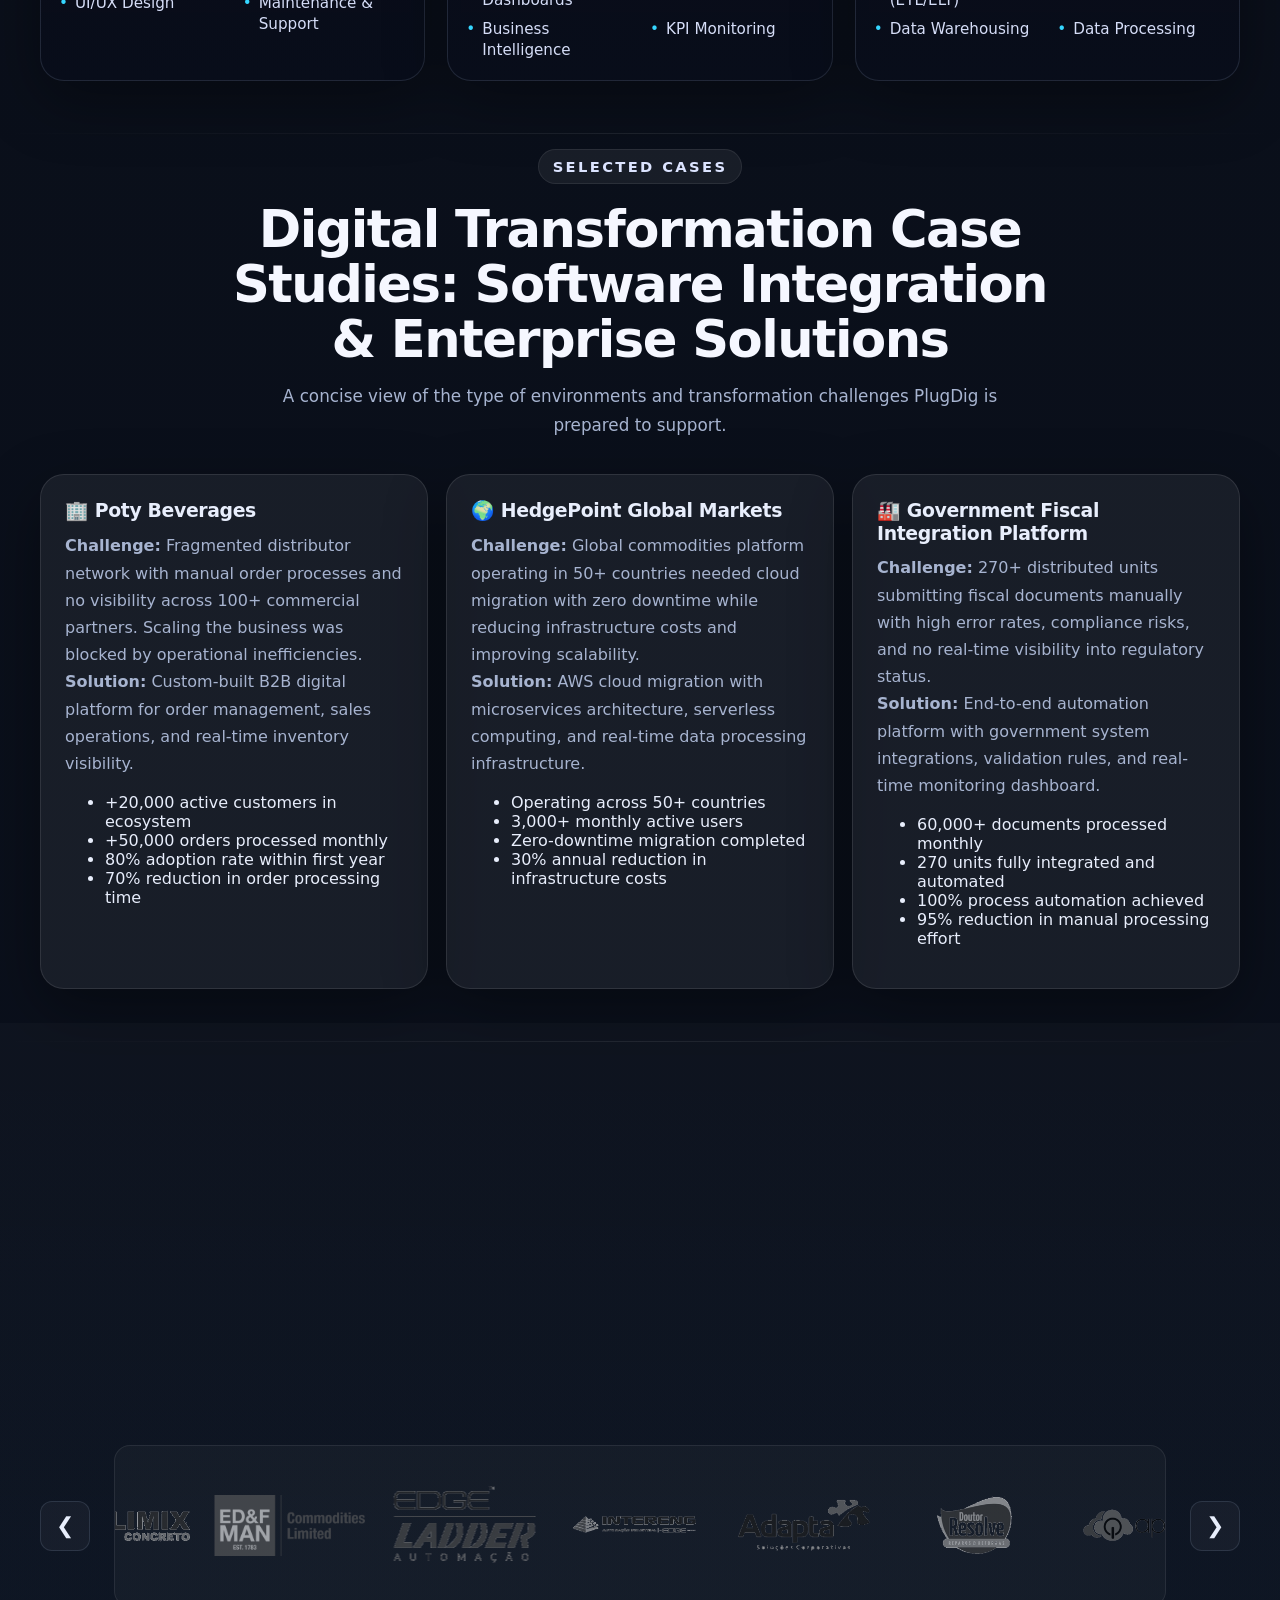
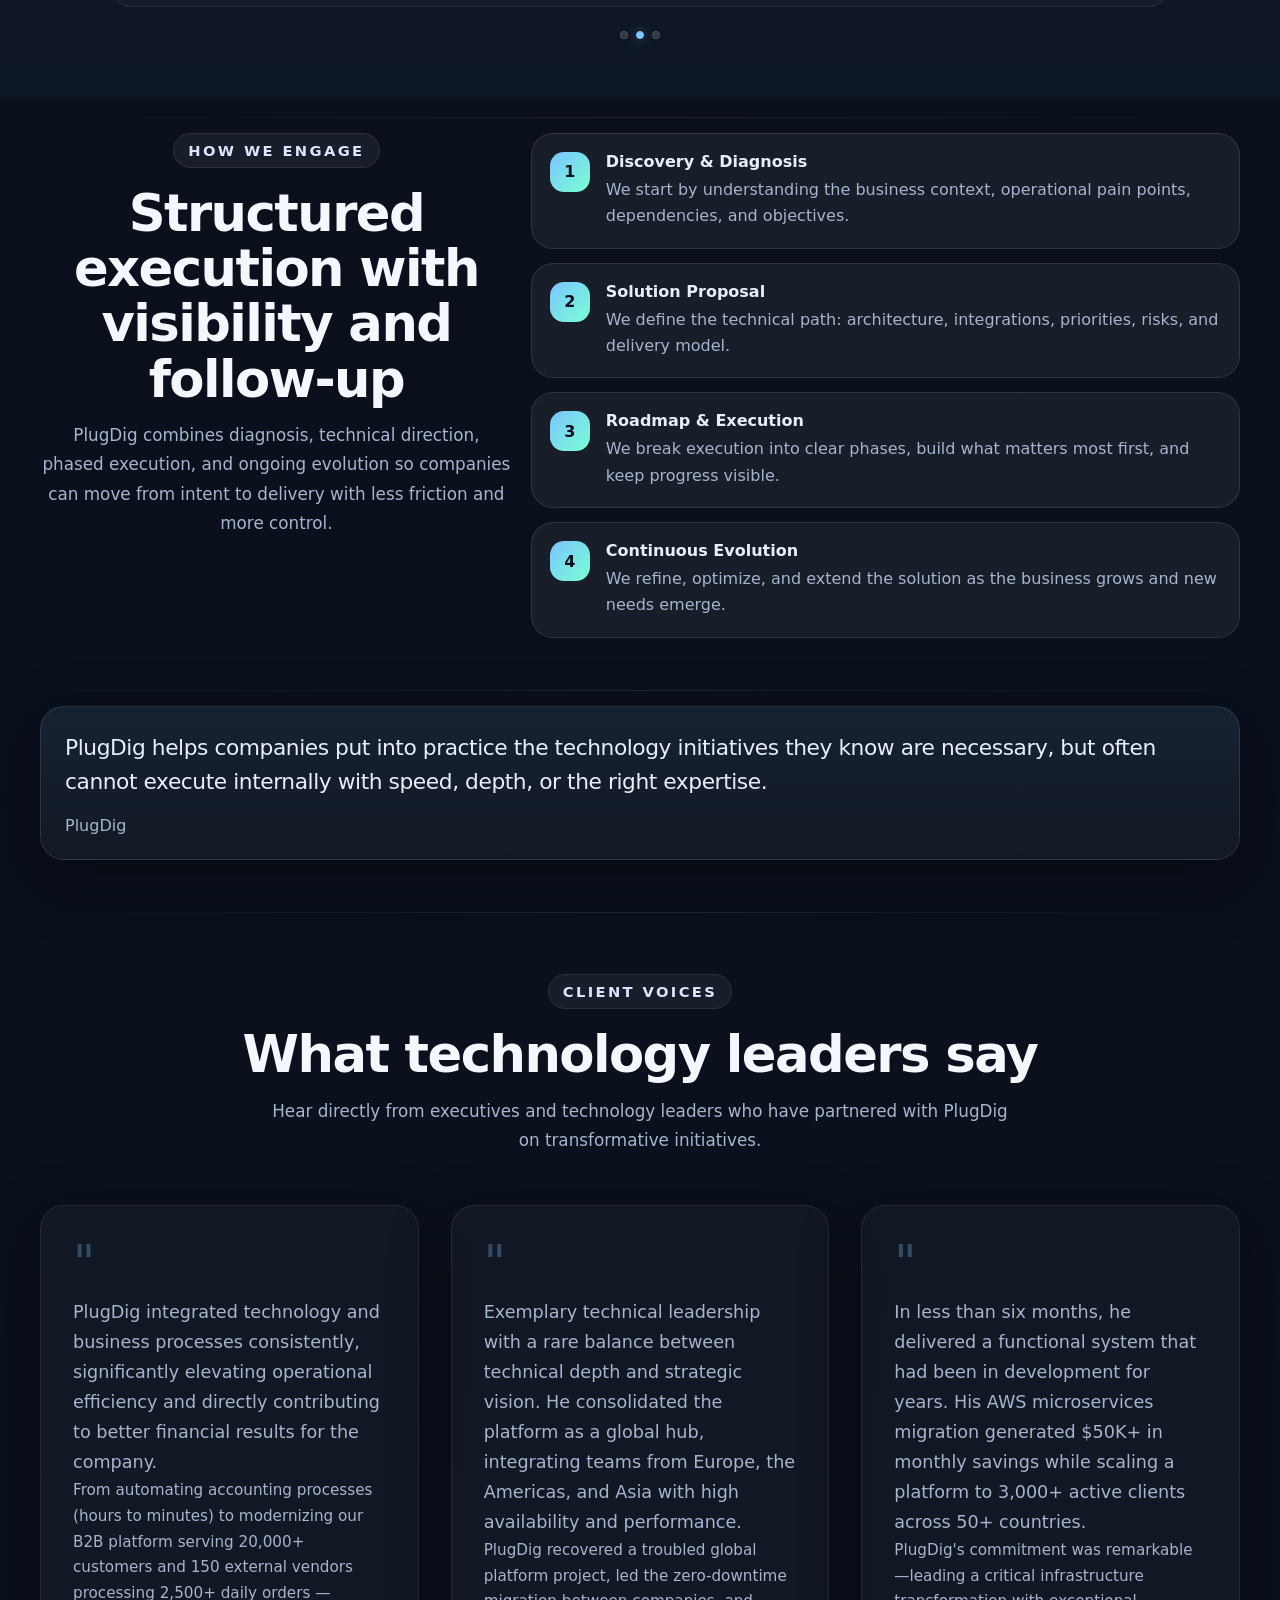
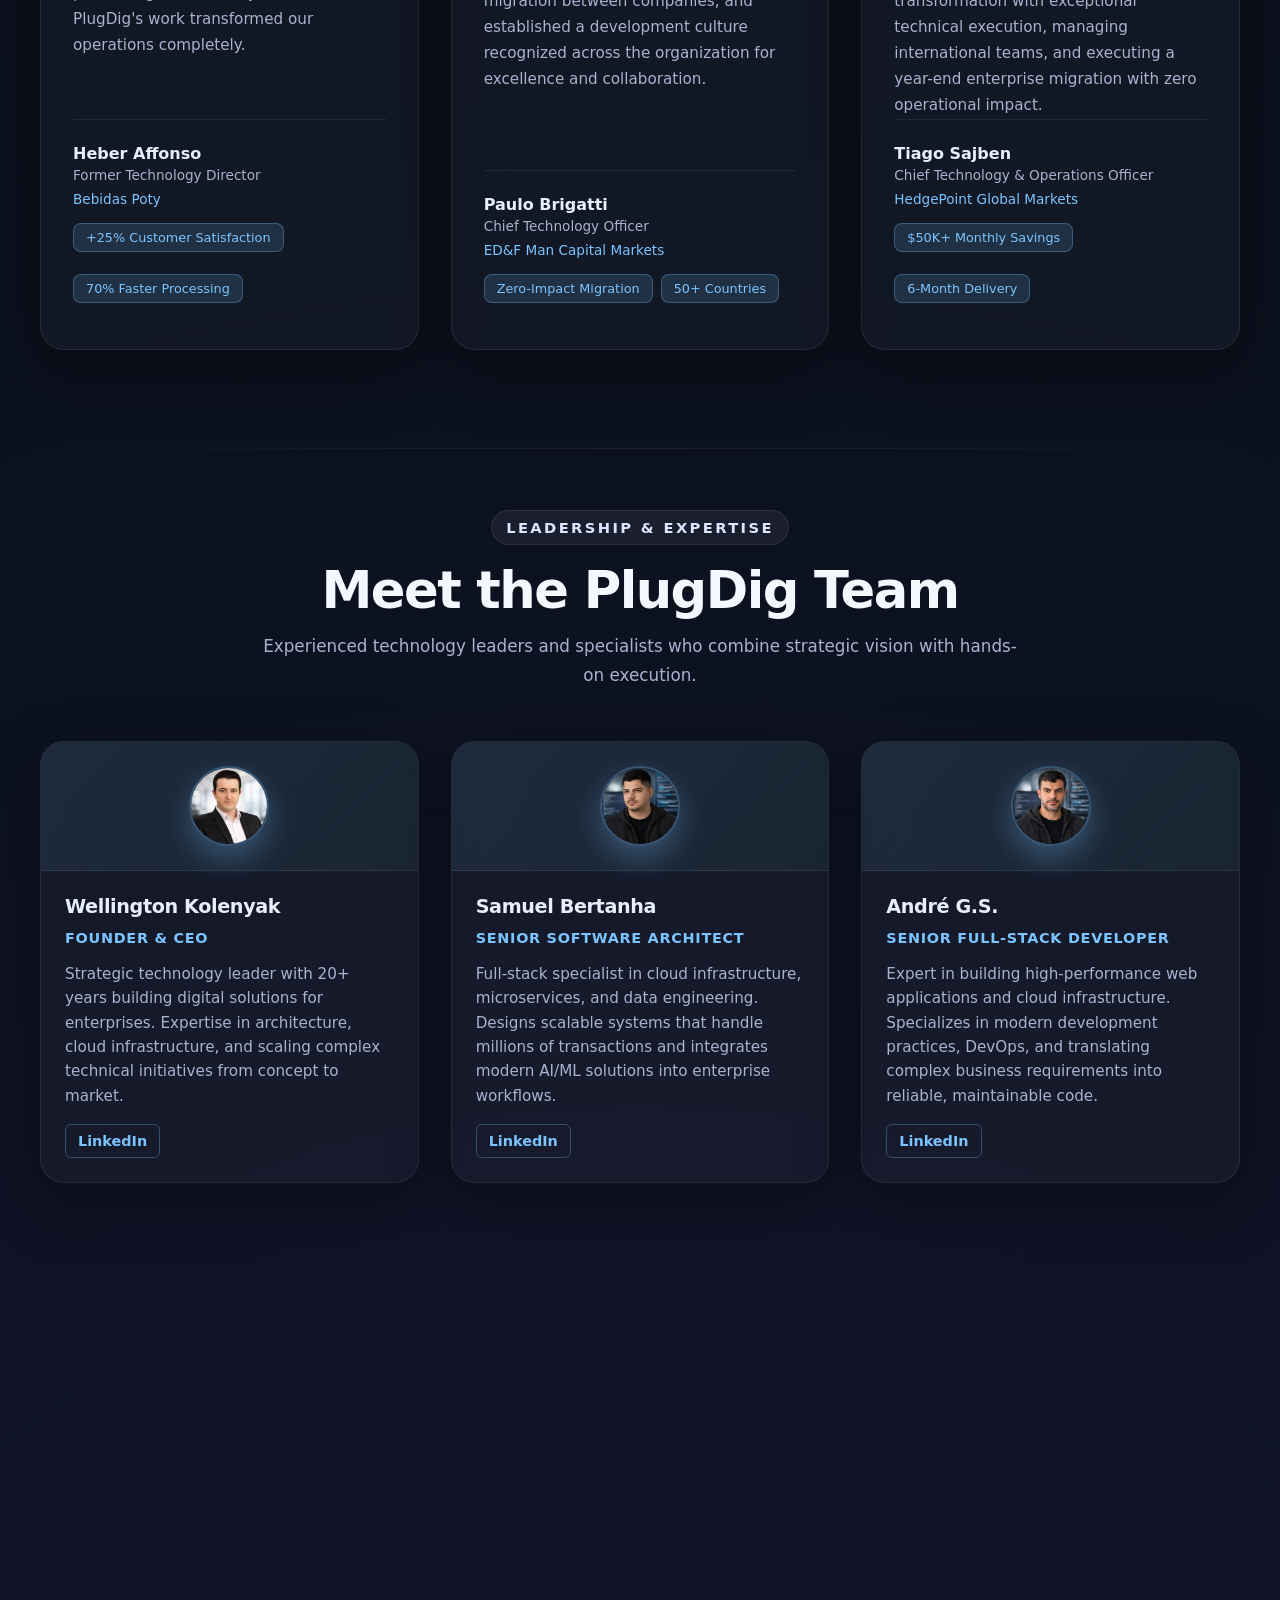
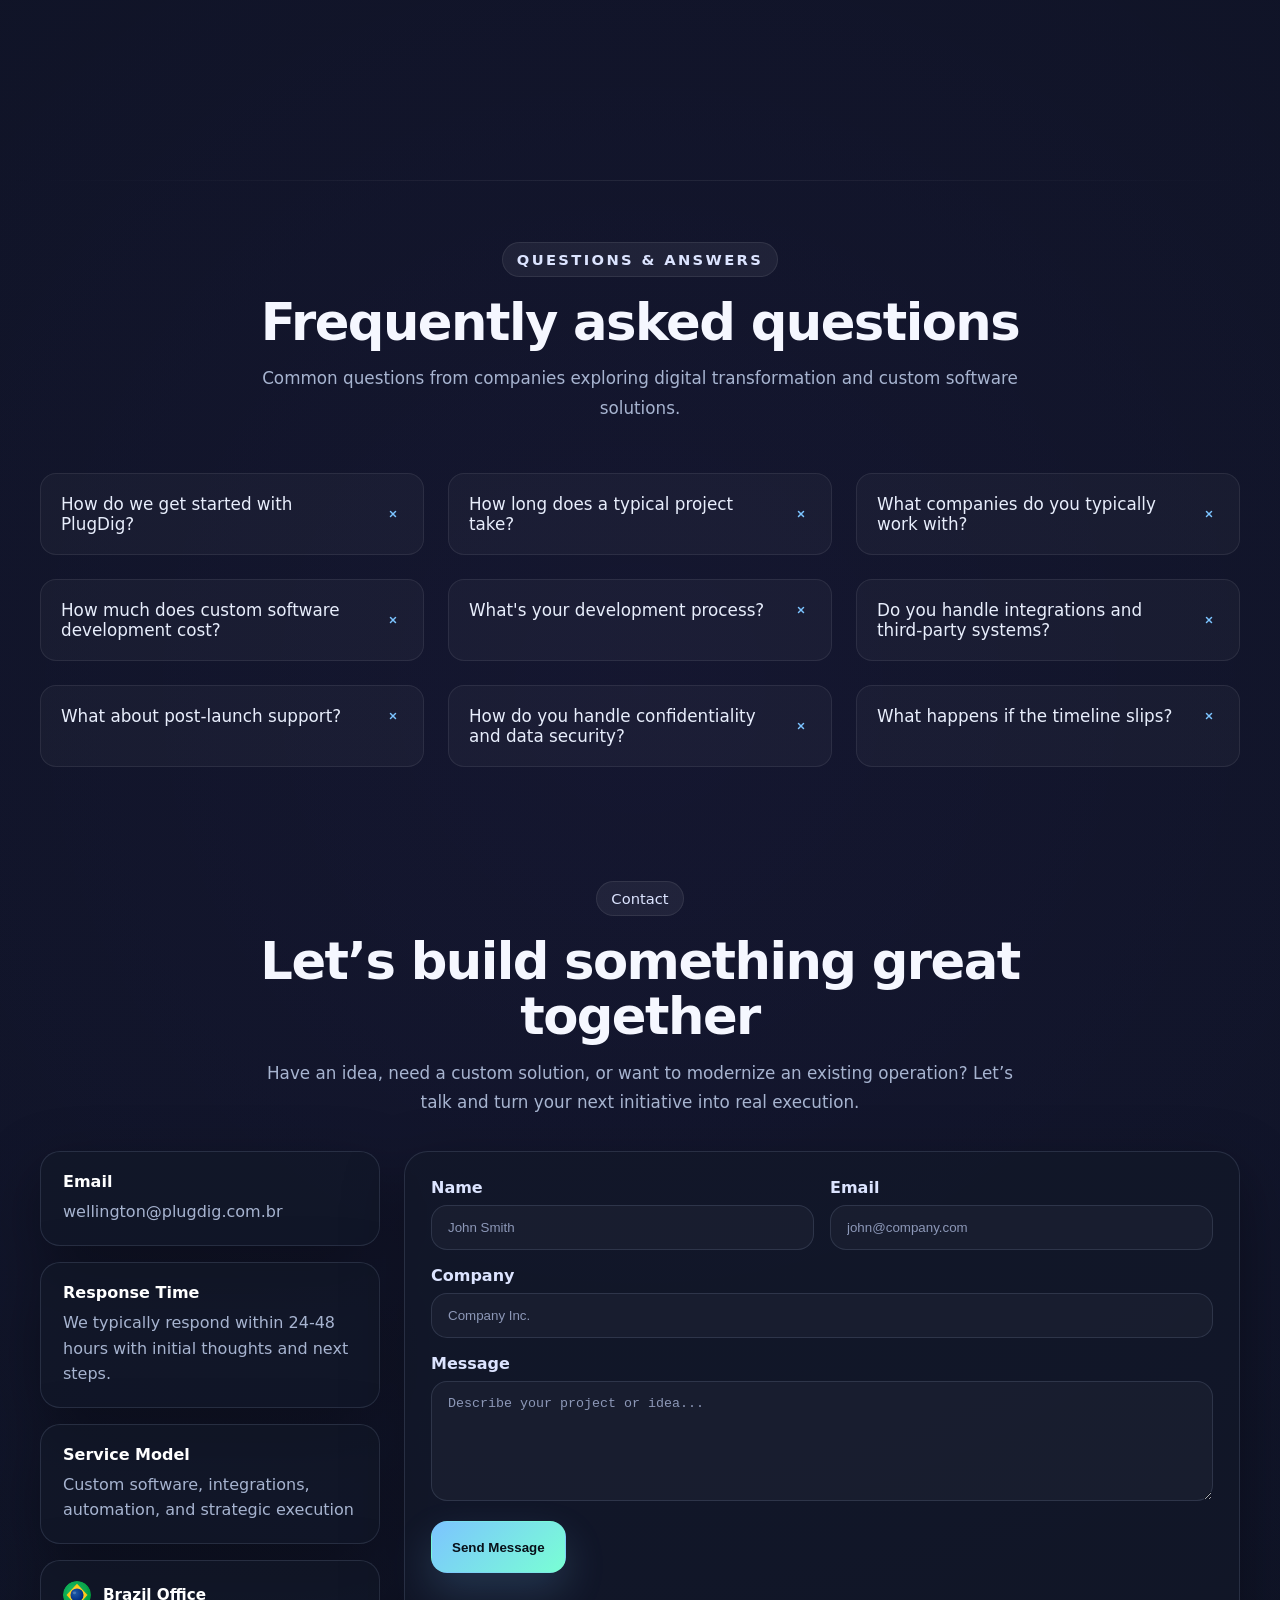
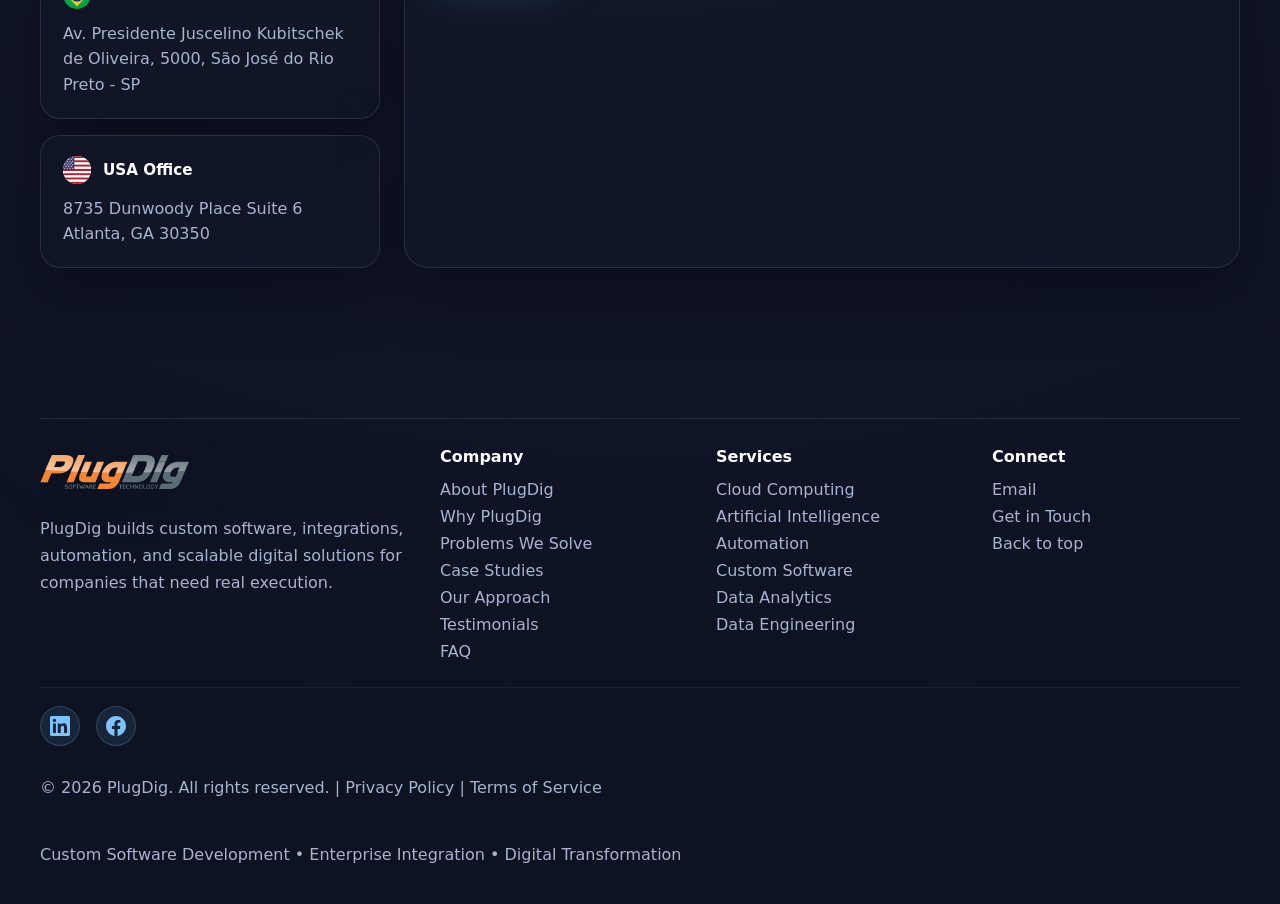
==== commit 99b7ae69: "Add team member Jessé Alves to the team section with bio and LinkedIn link" ====
--- a/index.html
+++ b/index.html
@@ -443,6 +443,18 @@
             <a href="https://www.linkedin.com/in/andre-gs81/" target="_blank" rel="noopener noreferrer" class="social-link">LinkedIn</a>
           </div>
         </article>
+
+        <article class="card team-card reveal">
+          <div class="team-card-header">
+            <img src="assets/team/jesse.png" alt="Jessé Alves" class="team-avatar-img">
+          </div>
+          <div class="team-card-body">
+            <h3>Jessé Alves</h3>
+            <p class="role">Senior Backend & Integration Engineer</p>
+            <p class="bio">Backend, enterprise integration, and AI specialist delivering complex technology solutions. Combines deep integration expertise with applied artificial intelligence to automate processes and generate strategic business impact.</p>
+            <a href="https://www.linkedin.com/in/jesse-gp-alves/" target="_blank" rel="noopener noreferrer" class="social-link">LinkedIn</a>
+          </div>
+        </article>
       </div>
     </div>
   </section>
